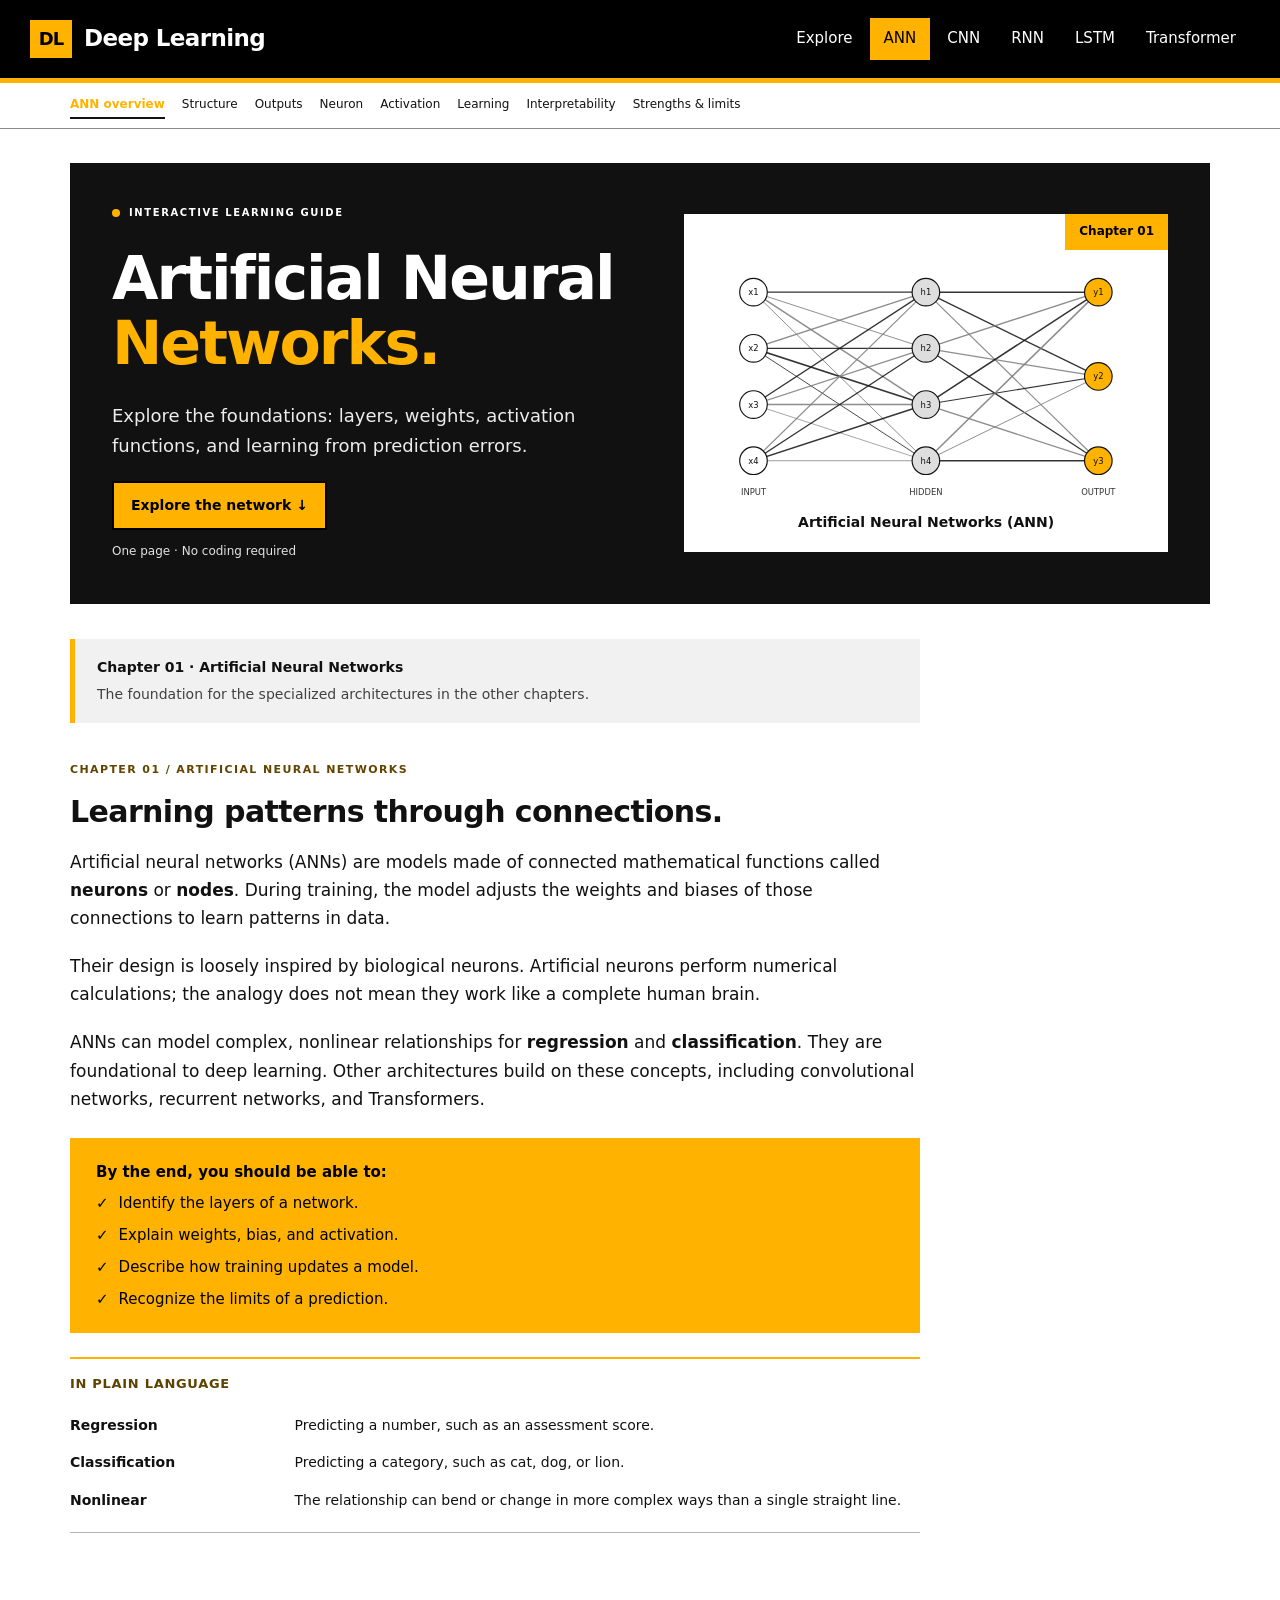
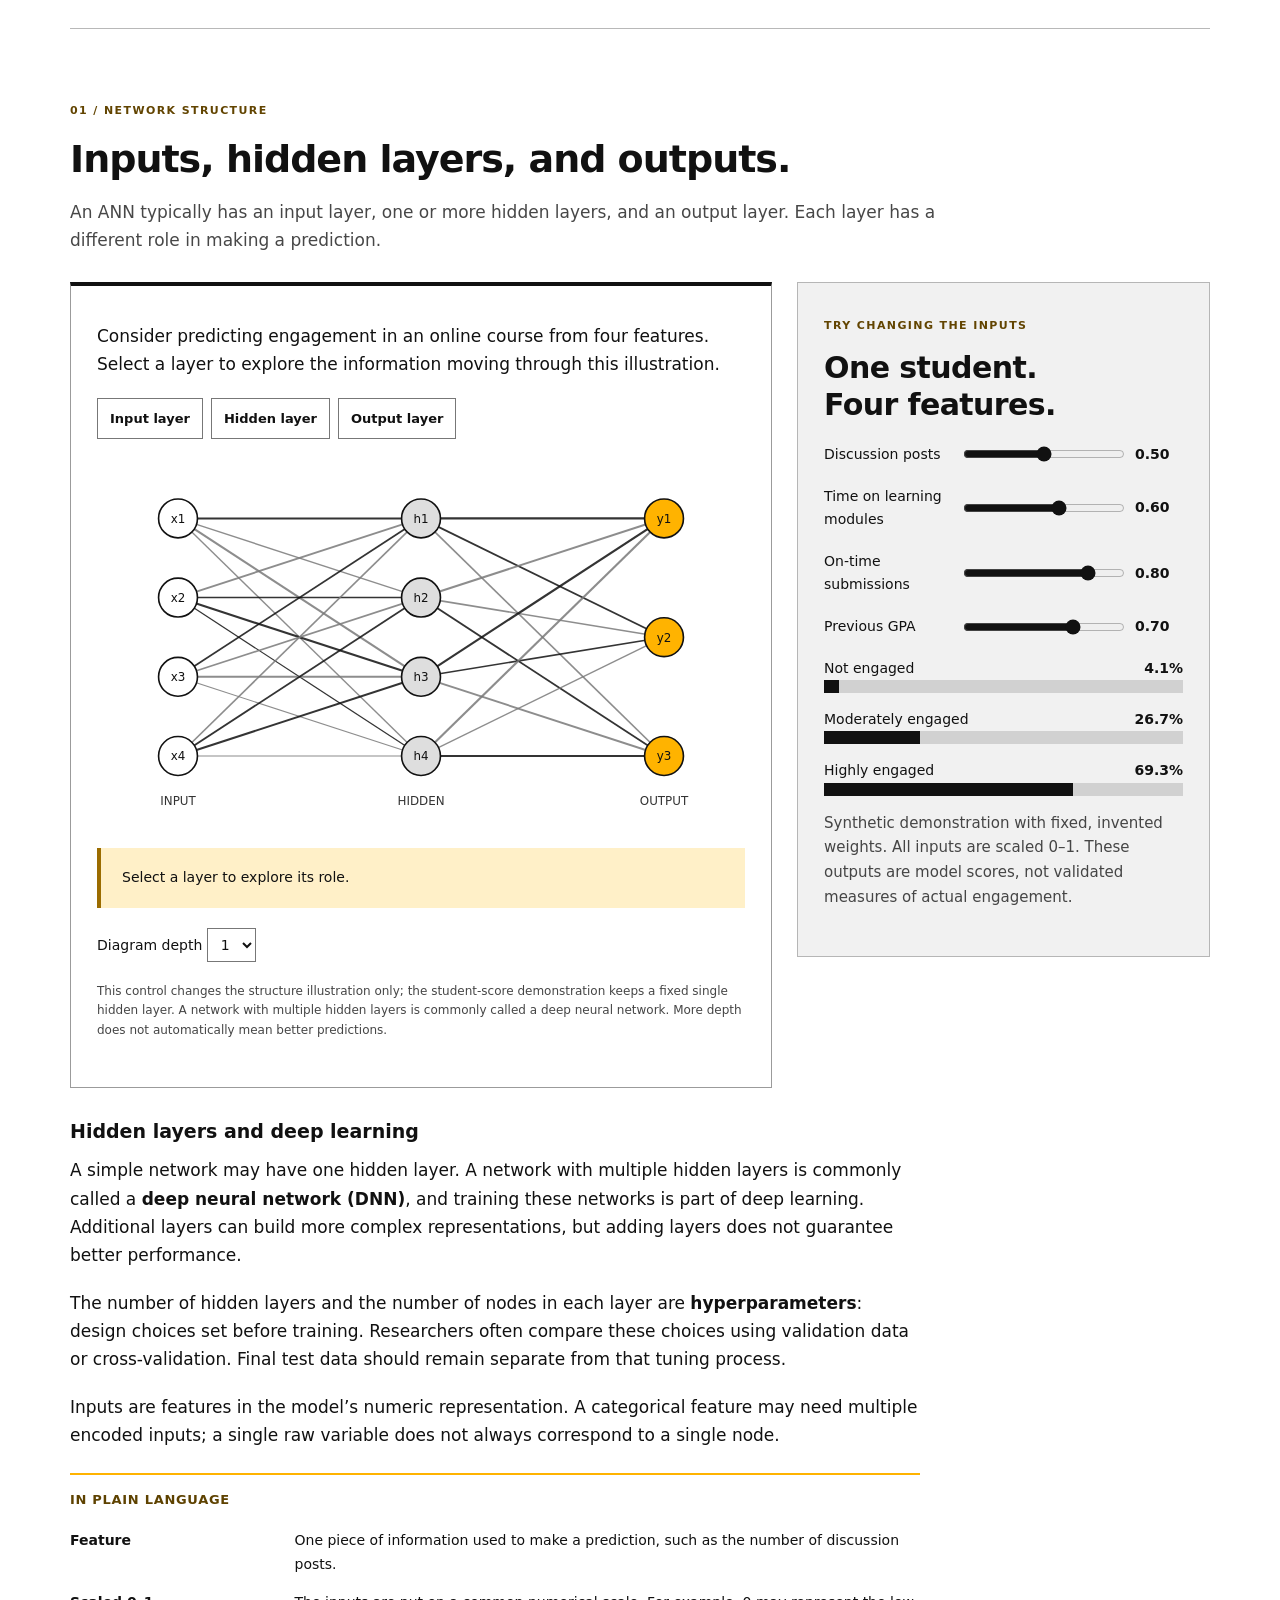
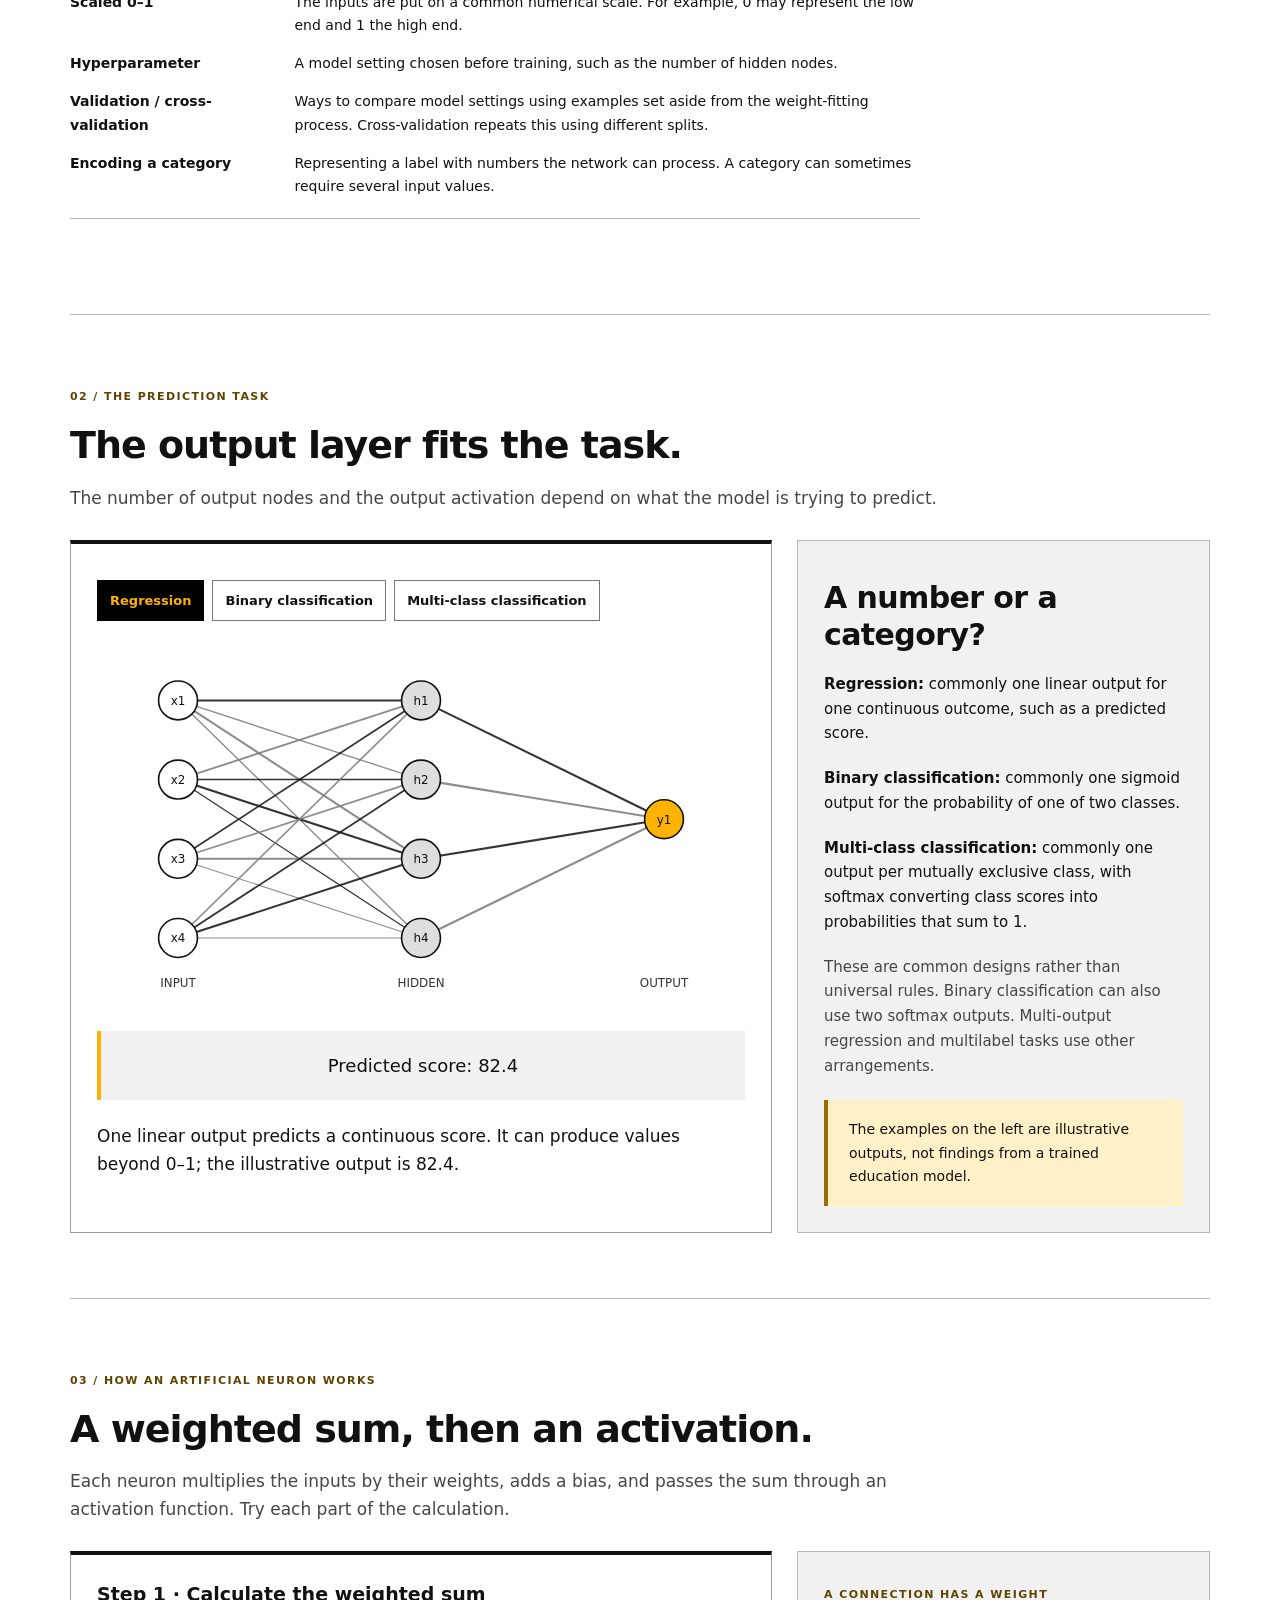
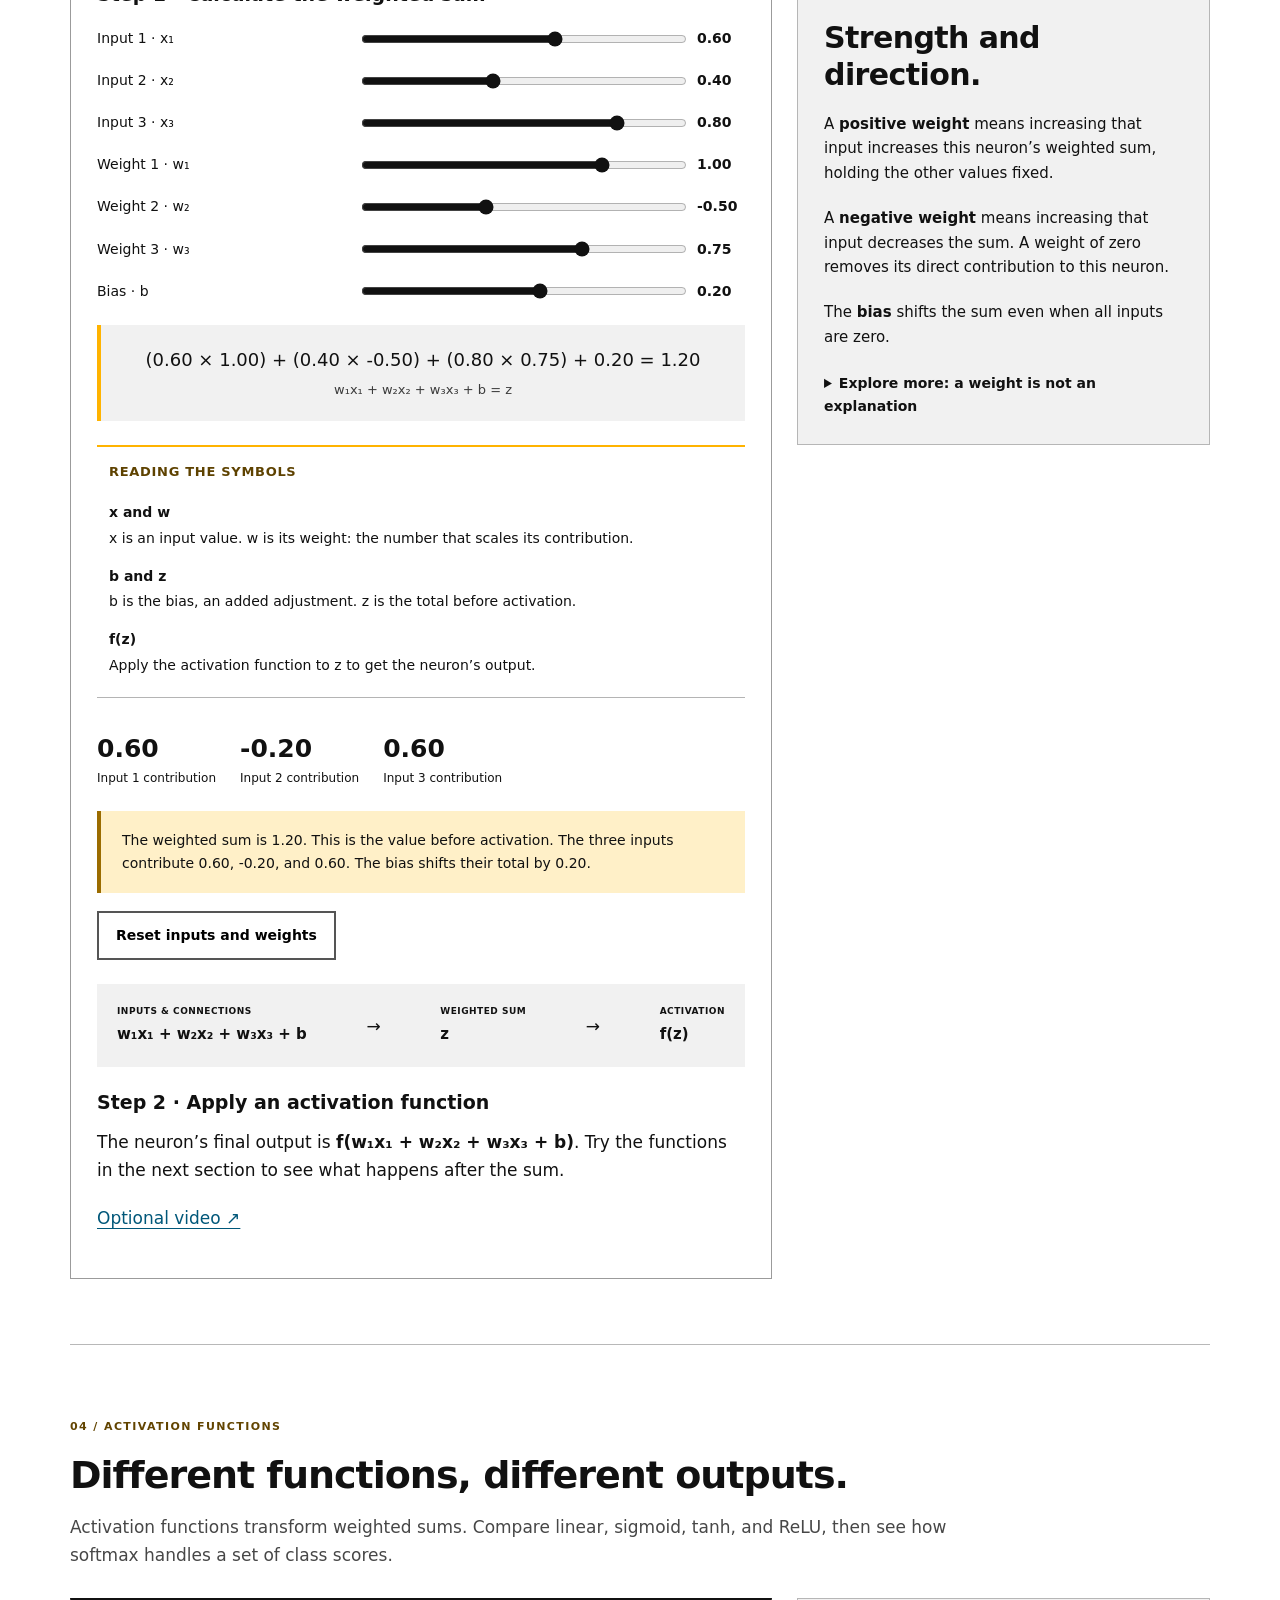
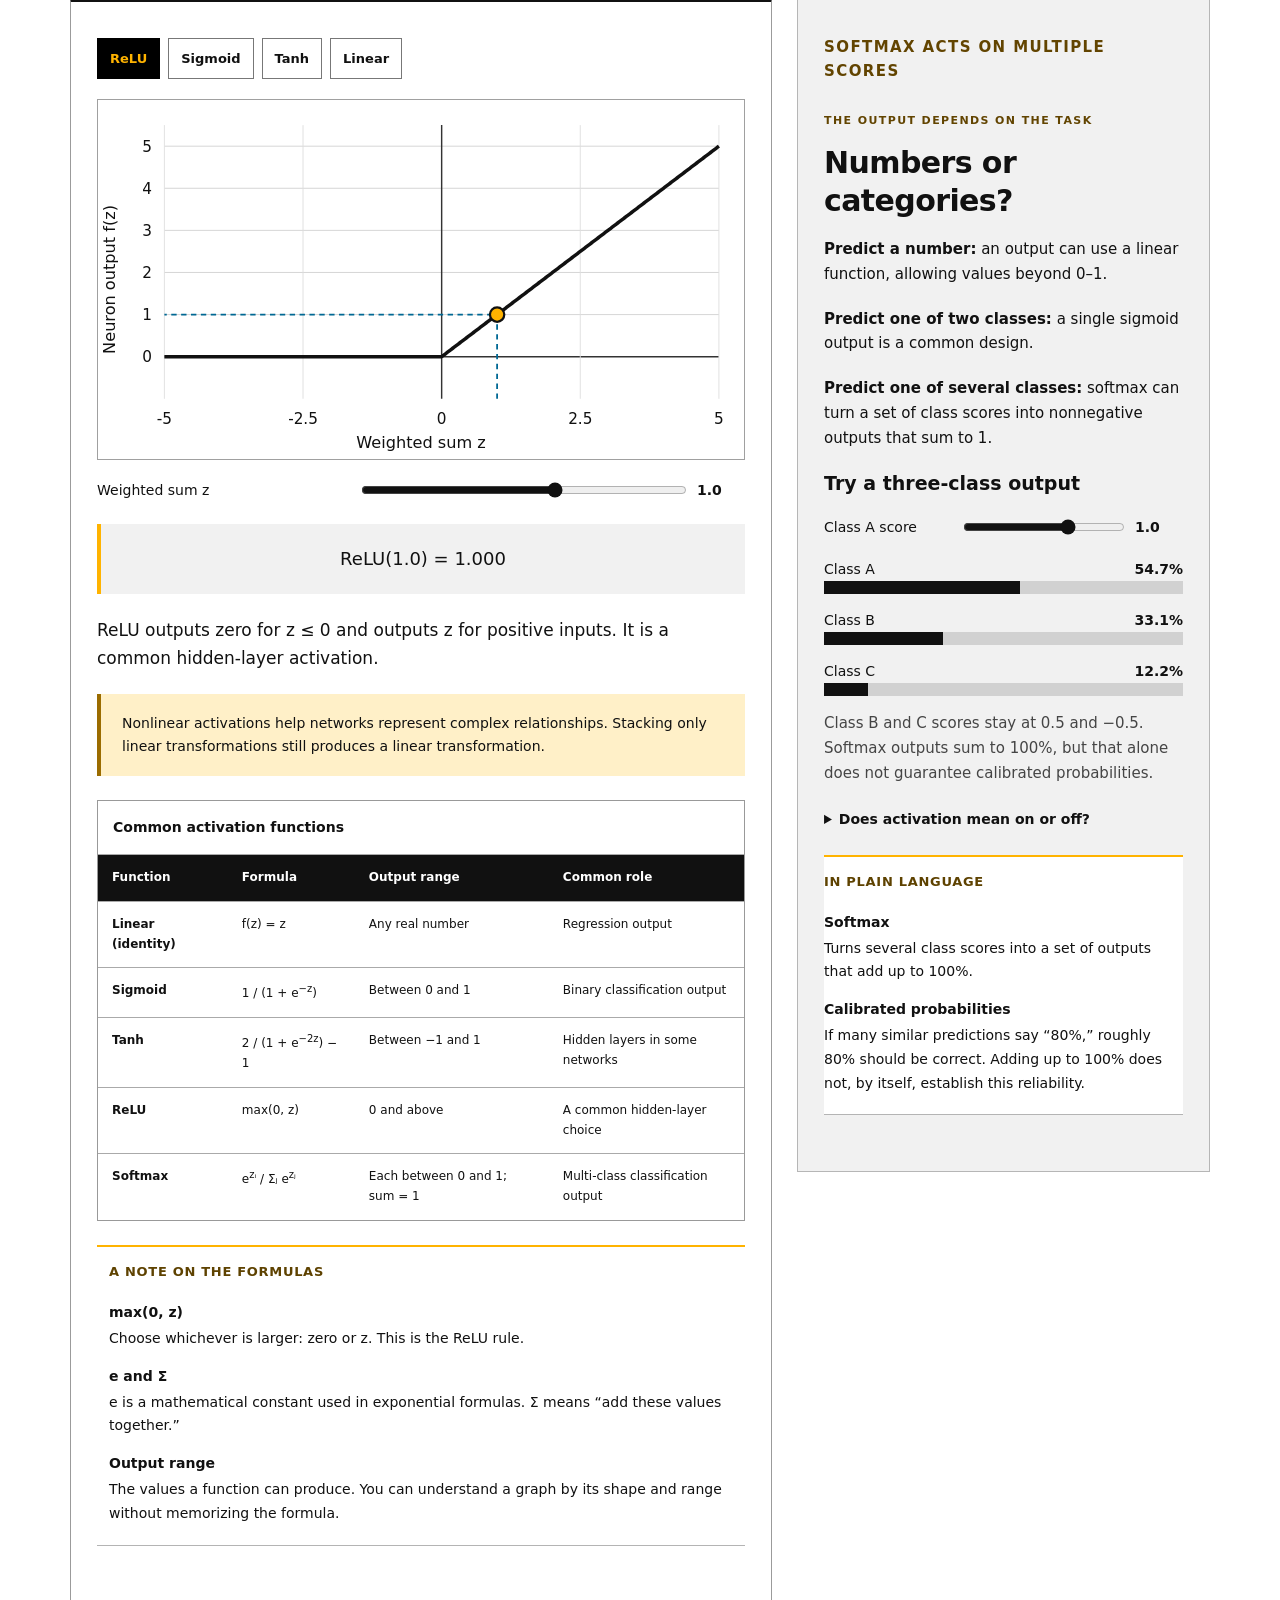
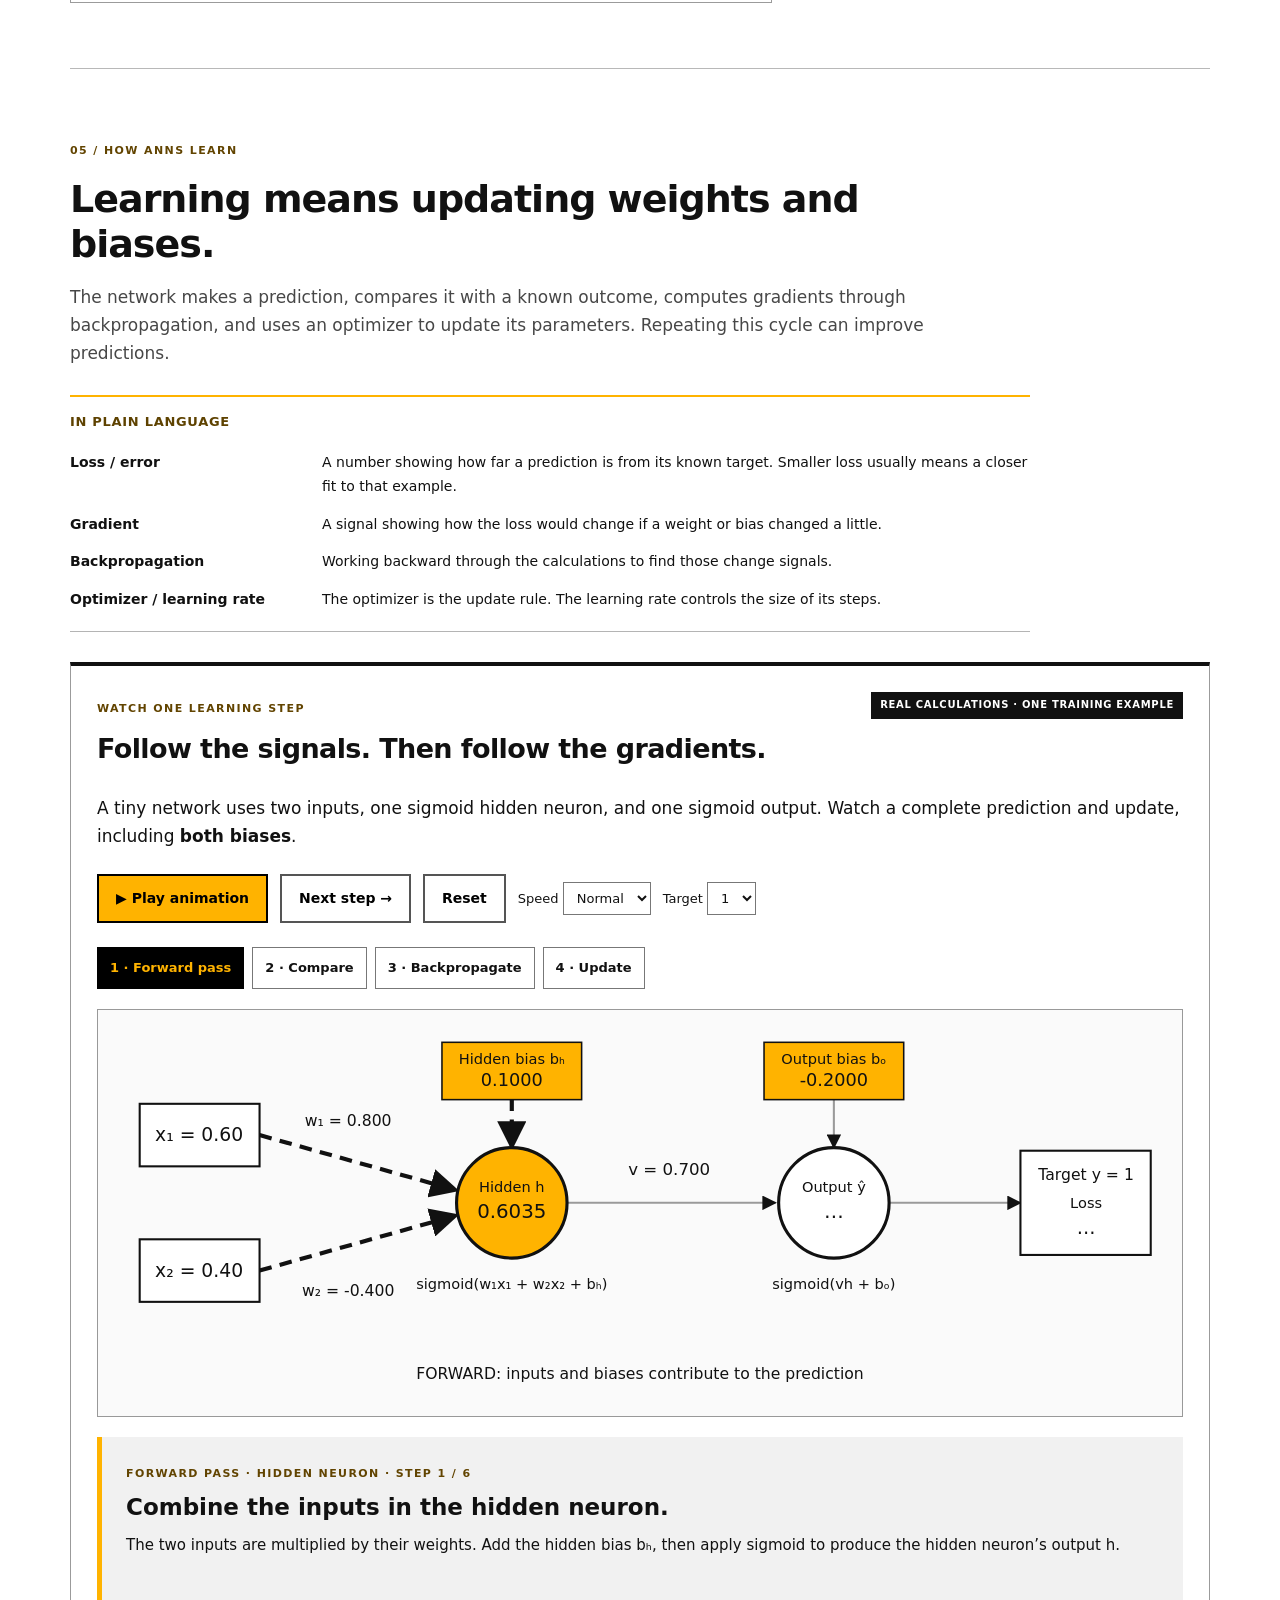
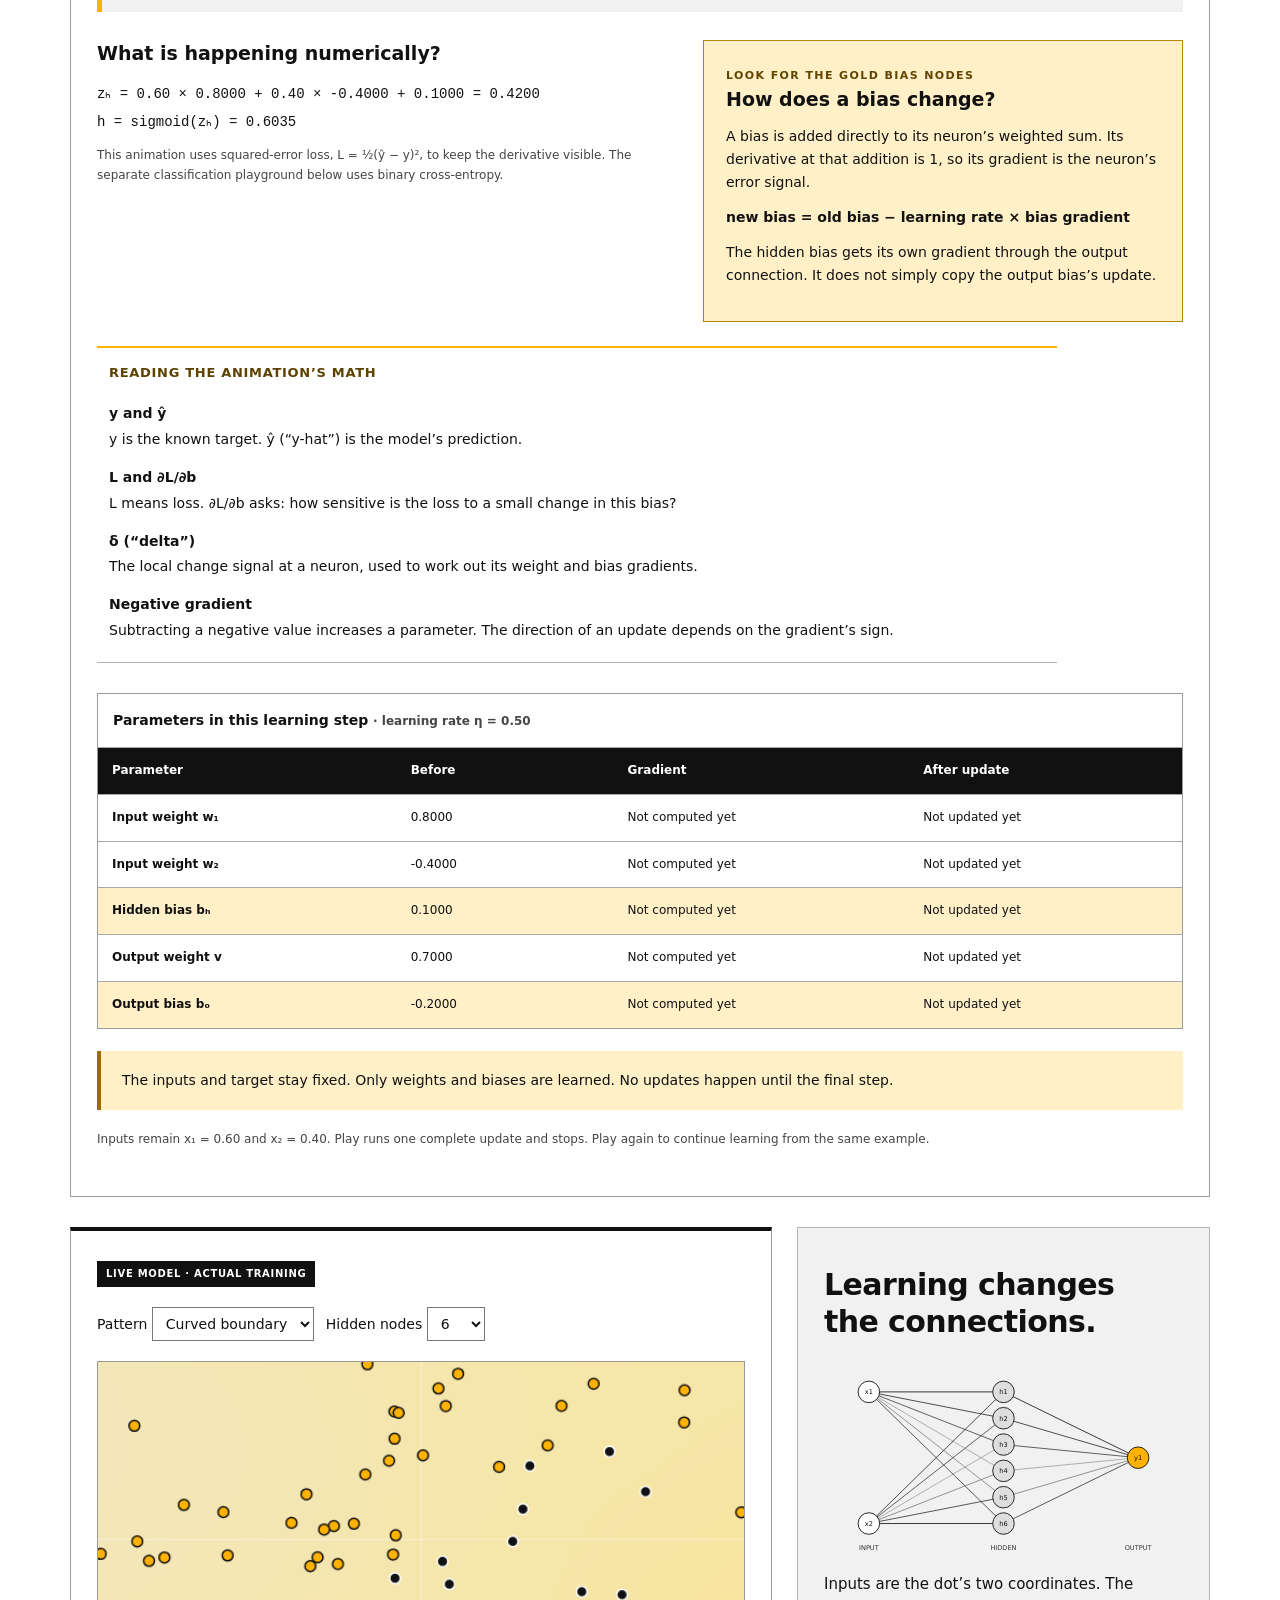
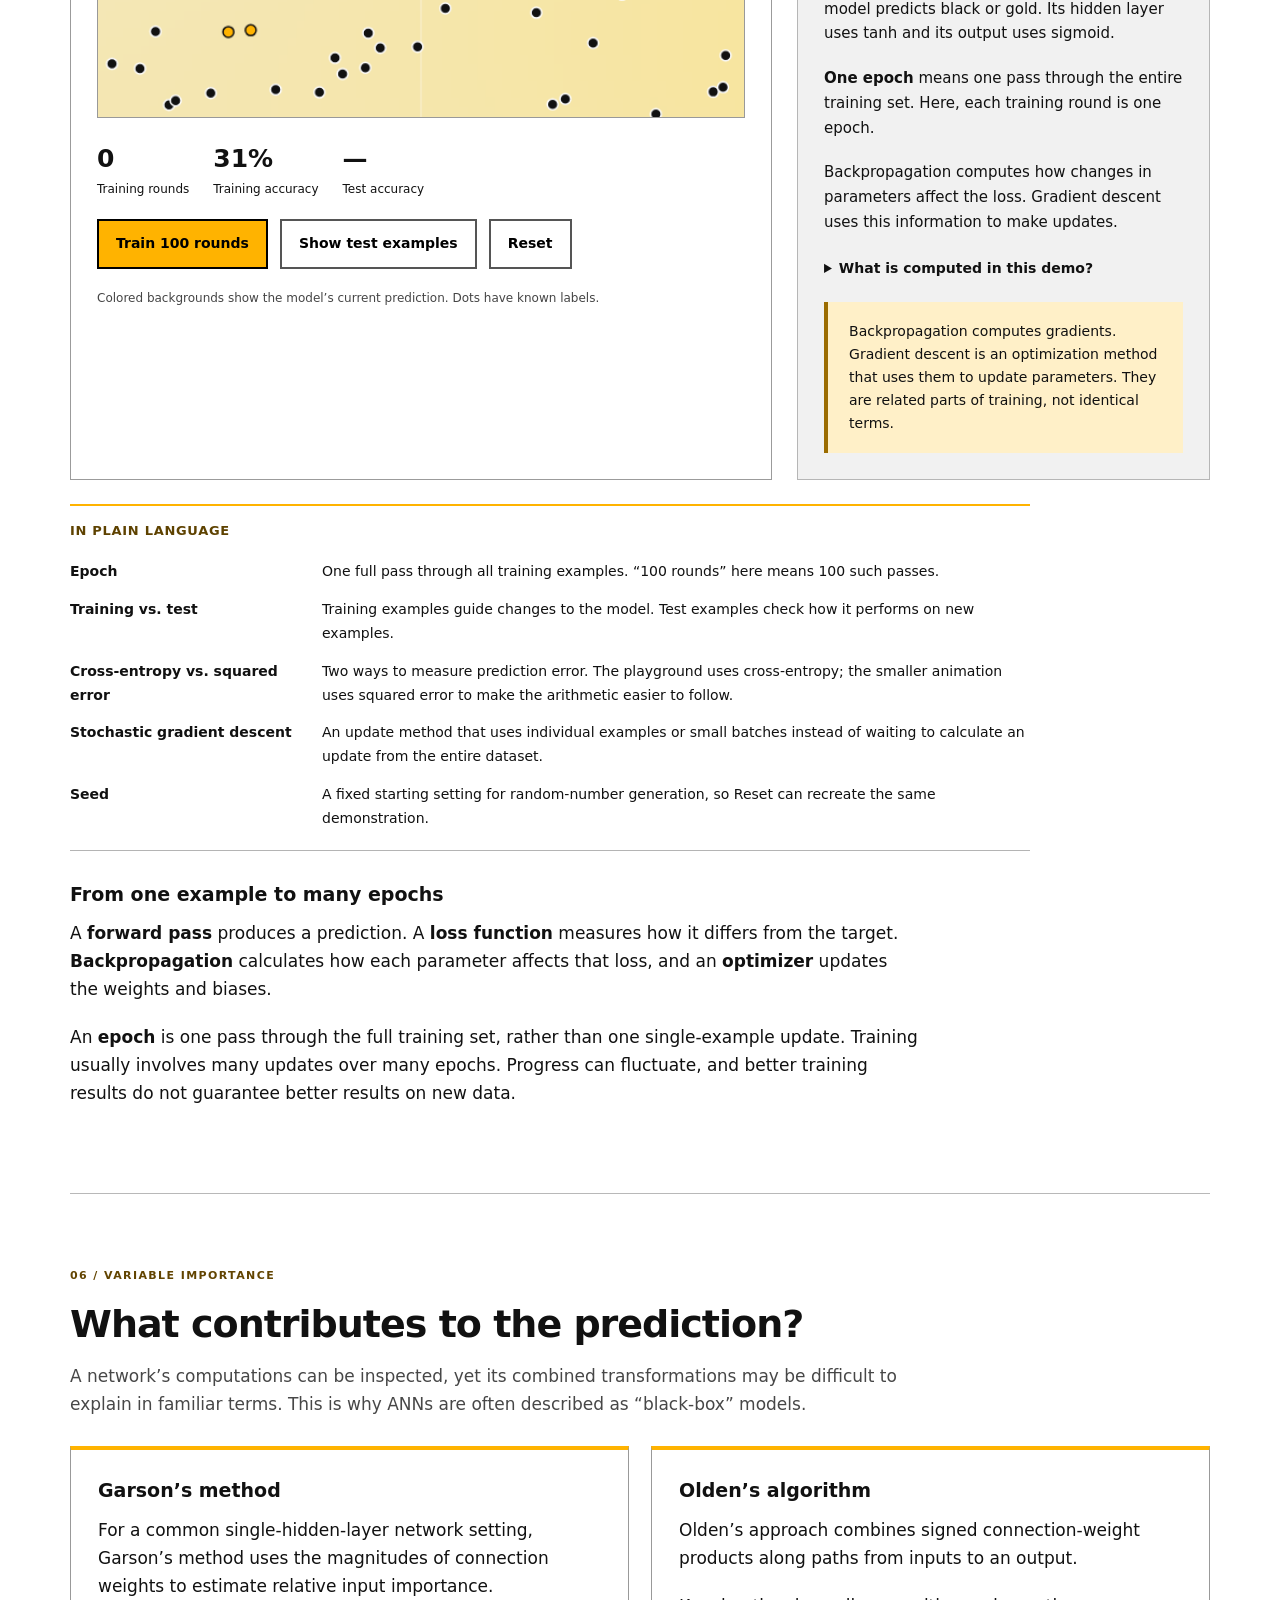
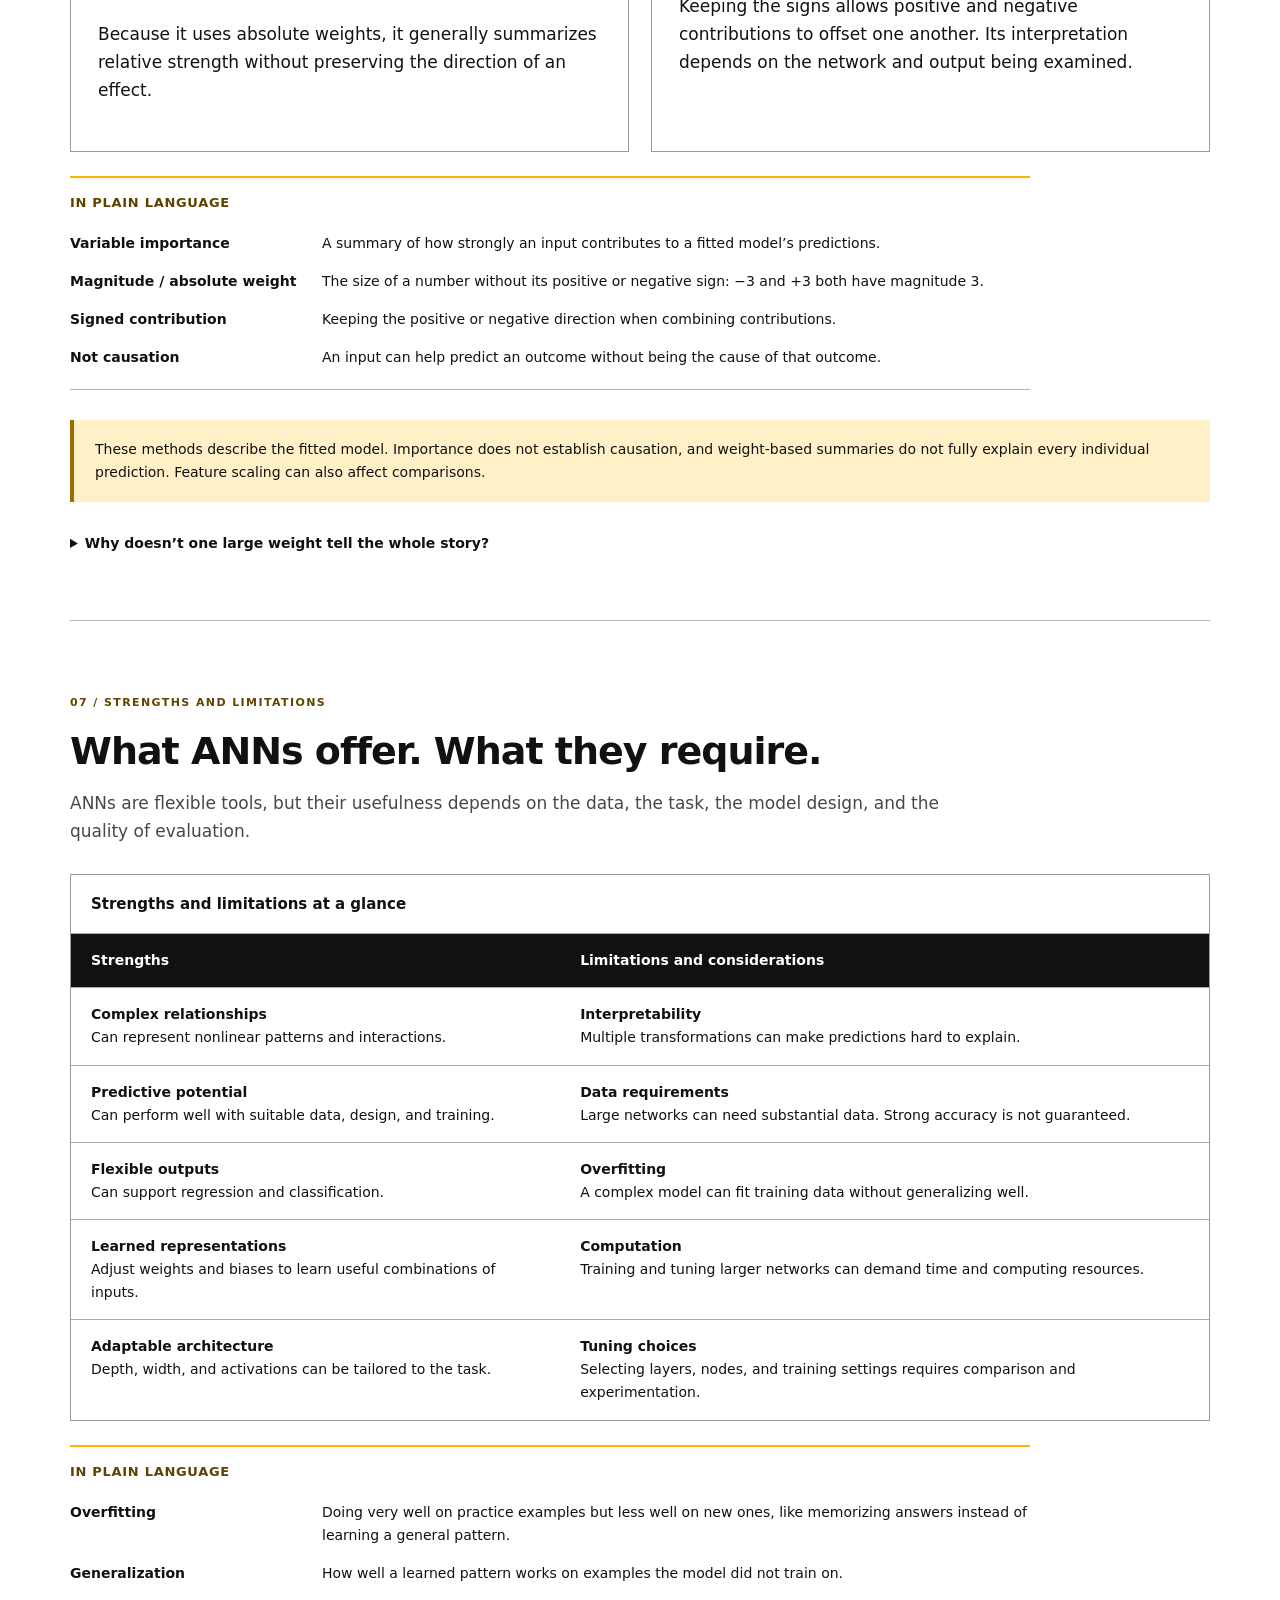
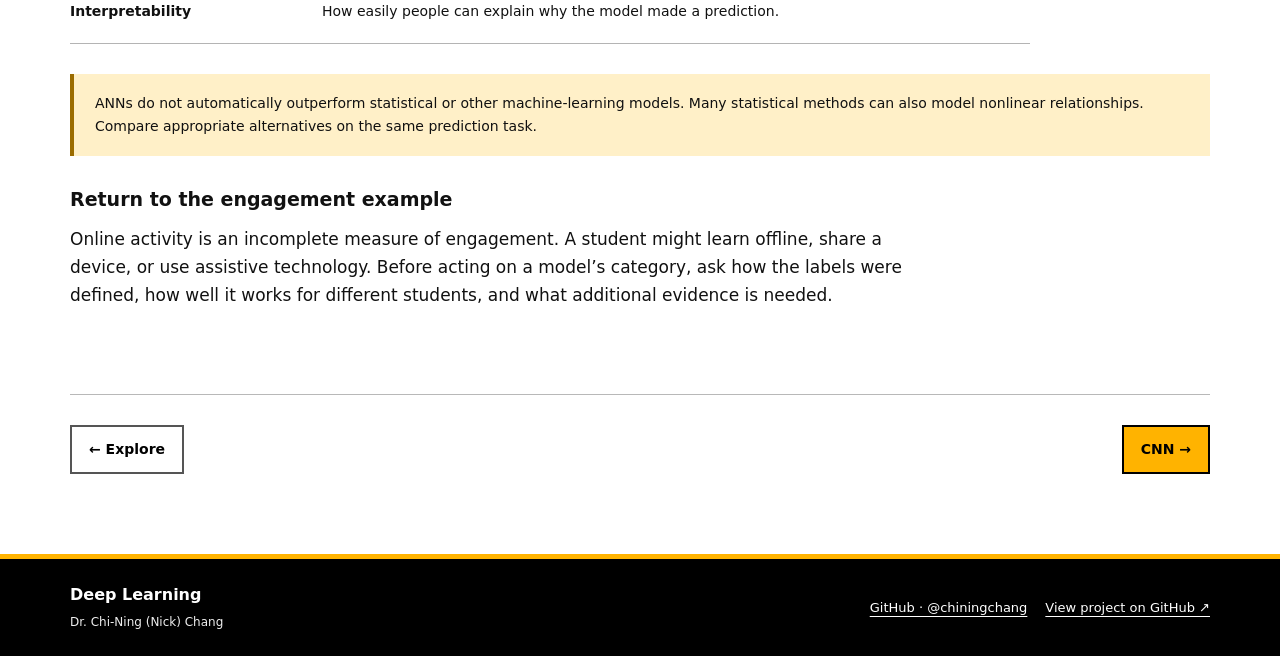
==== ann.html @ 00bc34b3 "Add website link to README and GitHub links to every page footer" ====
<!DOCTYPE html>

<html lang="en"><head><meta charset="utf-8"/><meta content="width=device-width,initial-scale=1" name="viewport"/><title>Artificial Neural Networks · Deep Learning</title><meta content="Explore deep learning through interactive visual lessons. Begin with artificial neural networks, activations, and an animated explanation of backpropagation and parameter updates." name="description"/><link href="style.css" rel="stylesheet"/></head><body><header><a class="brand" href="index.html"><span class="mark">DL</span> Deep Learning</a><nav aria-label="Architecture chapters" class="architecture-nav"><a href="index.html">Explore</a><a aria-current="page" class="active" href="ann.html">ANN</a><a href="cnn.html">CNN</a><a href="rnn.html">RNN</a><a href="lstm.html">LSTM</a><a href="transformer.html">Transformer</a></nav></header><nav aria-label="On this chapter" class="section-nav"><a href="#overview">ANN overview</a><a href="#anatomy">Structure</a><a href="#outputs">Outputs</a><a href="#weights">Neuron</a><a href="#activation">Activation</a><a href="#learn">Learning</a><a href="#importance">Interpretability</a><a href="#strengths">Strengths &amp; limits</a></nav><main>
<section class="chapter introduction" id="overview"><div class="hero"><div><div class="pill"><span class="dot"></span> INTERACTIVE LEARNING GUIDE</div><h1>Artificial Neural<br/><em>Networks.</em></h1><p class="subtitle muted">Explore the foundations: layers, weights, activation functions, and learning from prediction errors.</p><div class="actions"><a class="btn" href="#anatomy">Explore the network ↓</a><span class="minitext">One page · No coding required</span></div></div><div class="hero-art"><div class="stamp">Chapter 01</div><svg aria-label="An illustrated network with input, hidden and output layers" class="diagram" id="hero-network" role="img" viewbox="0 0 600 340"></svg><div class="art-caption">Artificial Neural Networks (ANN)</div></div></div><div class="overview-text"><div class="roadmap"><strong>Chapter 01 · Artificial Neural Networks</strong><span>The foundation for the specialized architectures in the other chapters.</span></div><span class="eyebrow">Chapter 01 / Artificial Neural Networks</span><h2>Learning patterns through connections.</h2><p>Artificial neural networks (ANNs) are models made of connected mathematical functions called <strong>neurons</strong> or <strong>nodes</strong>. During training, the model adjusts the weights and biases of those connections to learn patterns in data.</p><p>Their design is loosely inspired by biological neurons. Artificial neurons perform numerical calculations; the analogy does not mean they work like a complete human brain.</p><p>ANNs can model complex, nonlinear relationships for <strong>regression</strong> and <strong>classification</strong>. They are foundational to deep learning. Other architectures build on these concepts, including convolutional networks, recurrent networks, and Transformers.</p><div class="learning-goals"><strong>By the end, you should be able to:</strong><span>Identify the layers of a network.</span><span>Explain weights, bias, and activation.</span><span>Describe how training updates a model.</span><span>Recognize the limits of a prediction.</span></div><aside aria-label="In plain language" class="plain-language"><h3>In plain language</h3><dl><div><dt>Regression</dt><dd>Predicting a number, such as an assessment score.</dd></div><div><dt>Classification</dt><dd>Predicting a category, such as cat, dog, or lion.</dd></div><div><dt>Nonlinear</dt><dd>The relationship can bend or change in more complex ways than a single straight line.</dd></div></dl></aside></div></section>
<section class="chapter" id="anatomy"><div class="lesson-heading"><span class="eyebrow">01 / Network structure</span><h1>Inputs, hidden layers, and outputs.</h1><p class="muted">An ANN typically has an input layer, one or more hidden layers, and an output layer. Each layer has a different role in making a prediction.</p></div><div class="workspace"><div class="lab"><p>Consider predicting engagement in an online course from four features. Select a layer to explore the information moving through this illustration.</p><div class="network-choice"><button data-layer="input">Input layer</button><button data-layer="hidden">Hidden layer</button><button data-layer="output">Output layer</button></div><svg aria-label="Four input features, hidden nodes, and three engagement-category outputs" class="diagram" id="anatomy-network" role="img" viewbox="0 0 600 340"></svg><div aria-live="polite" class="callout" id="layer-description">Select a layer to explore its role.</div><div class="controls"><label>Diagram depth <select id="depth"><option value="1">1</option><option value="2">2</option><option value="3">3</option></select></label></div><p class="minitext">This control changes the structure illustration only; the student-score demonstration keeps a fixed single hidden layer. A network with multiple hidden layers is commonly called a deep neural network. More depth does not automatically mean better predictions.</p></div><aside class="aside"><span class="eyebrow">Try changing the inputs</span><h2>One student.<br/>Four features.</h2><div id="student-controls"></div><div class="probs" id="student-probs"></div><p class="minitext">Synthetic demonstration with fixed, invented weights. All inputs are scaled 0–1. These outputs are model scores, not validated measures of actual engagement.</p></aside></div><div class="reading-block"><h3>Hidden layers and deep learning</h3><p>A simple network may have one hidden layer. A network with multiple hidden layers is commonly called a <strong>deep neural network (DNN)</strong>, and training these networks is part of deep learning. Additional layers can build more complex representations, but adding layers does not guarantee better performance.</p><p>The number of hidden layers and the number of nodes in each layer are <strong>hyperparameters</strong>: design choices set before training. Researchers often compare these choices using validation data or cross-validation. Final test data should remain separate from that tuning process.</p><p>Inputs are features in the model’s numeric representation. A categorical feature may need multiple encoded inputs; a single raw variable does not always correspond to a single node.</p><aside aria-label="In plain language" class="plain-language"><h3>In plain language</h3><dl><div><dt>Feature</dt><dd>One piece of information used to make a prediction, such as the number of discussion posts.</dd></div><div><dt>Scaled 0–1</dt><dd>The inputs are put on a common numerical scale. For example, 0 may represent the low end and 1 the high end.</dd></div><div><dt>Hyperparameter</dt><dd>A model setting chosen before training, such as the number of hidden nodes.</dd></div><div><dt>Validation / cross-validation</dt><dd>Ways to compare model settings using examples set aside from the weight-fitting process. Cross-validation repeats this using different splits.</dd></div><div><dt>Encoding a category</dt><dd>Representing a label with numbers the network can process. A category can sometimes require several input values.</dd></div></dl></aside></div></section><section class="chapter" id="outputs"><div class="lesson-heading"><span class="eyebrow">02 / The prediction task</span><h1>The output layer fits the task.</h1><p class="muted">The number of output nodes and the output activation depend on what the model is trying to predict.</p></div><div class="workspace"><div class="lab"><div class="tabs" id="task-tabs"><button aria-pressed="true" class="selected" data-task="regression">Regression</button><button aria-pressed="false" data-task="binary">Binary classification</button><button aria-pressed="false" data-task="multiclass">Multi-class classification</button></div><svg aria-label="Network output structure for the selected prediction task" class="diagram" id="output-network" role="img" viewbox="0 0 600 340"></svg><div aria-live="polite" class="equation" id="task-result"></div><p id="task-description"></p></div><aside class="aside"><h2>A number or a category?</h2><p><strong>Regression:</strong> commonly one linear output for one continuous outcome, such as a predicted score.</p><p><strong>Binary classification:</strong> commonly one sigmoid output for the probability of one of two classes.</p><p><strong>Multi-class classification:</strong> commonly one output per mutually exclusive class, with softmax converting class scores into probabilities that sum to 1.</p><p class="minitext">These are common designs rather than universal rules. Binary classification can also use two softmax outputs. Multi-output regression and multilabel tasks use other arrangements.</p><div class="callout">The examples on the left are illustrative outputs, not findings from a trained education model.</div></aside></div></section>
<section class="chapter" id="weights"><div class="lesson-heading"><span class="eyebrow">03 / How an artificial neuron works</span><h1>A weighted sum, then an activation.</h1><p class="muted">Each neuron multiplies the inputs by their weights, adds a bias, and passes the sum through an activation function. Try each part of the calculation.</p></div><div class="workspace"><div class="lab"><h3>Step 1 · Calculate the weighted sum</h3><div id="neuron-controls"></div><div class="equation"><div id="sum-equation"></div><small>w₁x₁ + w₂x₂ + w₃x₃ + b = z</small></div><aside aria-label="Reading the symbols" class="plain-language"><h3>Reading the symbols</h3><dl><div><dt>x and w</dt><dd>x is an input value. w is its weight: the number that scales its contribution.</dd></div><div><dt>b and z</dt><dd>b is the bias, an added adjustment. z is the total before activation.</dd></div><div><dt>f(z)</dt><dd>Apply the activation function to z to get the neuron’s output.</dd></div></dl></aside><div class="metric"><div><strong id="weighted1"></strong>Input 1 contribution</div><div><strong id="weighted2"></strong>Input 2 contribution</div><div><strong id="weighted3"></strong>Input 3 contribution</div></div><div aria-live="polite" class="callout" id="neuron-observation"></div><button class="btn secondary" id="reset-neuron" style="margin-top:18px">Reset inputs and weights</button><div aria-label="A neuron combines weighted inputs and bias, then applies activation" class="neuron-flow"><div><small>INPUTS &amp; CONNECTIONS</small><strong>w₁x₁ + w₂x₂ + w₃x₃ + b</strong></div><span aria-hidden="true">→</span><div><small>WEIGHTED SUM</small><strong>z</strong></div><span aria-hidden="true">→</span><div><small>ACTIVATION</small><strong>f(z)</strong></div></div><h3 style="margin-top:22px">Step 2 · Apply an activation function</h3><p>The neuron’s final output is <strong>f(w₁x₁ + w₂x₂ + w₃x₃ + b)</strong>. Try the functions in the next section to see what happens after the sum.</p><p><a class="text-link" href="https://www.youtube.com/watch?v=HJIjKrOpveE" rel="noopener noreferrer" target="_blank">Optional video ↗</a></p></div><aside class="aside"><span class="eyebrow">A connection has a weight</span><h2>Strength and direction.</h2><p>A <strong>positive weight</strong> means increasing that input increases this neuron’s weighted sum, holding the other values fixed.</p><p>A <strong>negative weight</strong> means increasing that input decreases the sum. A weight of zero removes its direct contribution to this neuron.</p><p>The <strong>bias</strong> shifts the sum even when all inputs are zero.</p><details><summary>Explore more: a weight is not an explanation</summary><p>A single connection describes a local calculation. Its weight alone does not explain the feature’s total effect across a multilayer network.</p></details></aside></div></section>
<section class="chapter" id="activation"><div class="lesson-heading"><span class="eyebrow">04 / Activation functions</span><h1>Different functions, different outputs.</h1><p class="muted">Activation functions transform weighted sums. Compare linear, sigmoid, tanh, and ReLU, then see how softmax handles a set of class scores.</p></div><div class="workspace"><div class="lab"><div class="tabs" id="activation-tabs"><button class="selected" data-function="relu">ReLU</button><button data-function="sigmoid">Sigmoid</button><button data-function="tanh">Tanh</button><button data-function="linear">Linear</button></div><svg aria-label="Activation function plot" class="activation-plot" id="activation-plot" role="img" viewbox="0 0 720 400"></svg><div class="range-row"><label for="z">Weighted sum z</label><input id="z" max="5" min="-5" step=".1" type="range" value="1"/><output id="z-value"></output></div><div class="equation"><div aria-live="polite" id="activation-value"></div></div><p id="activation-description"></p><div class="callout">Nonlinear activations help networks represent complex relationships. Stacking only linear transformations still produces a linear transformation.</div><div class="table-wrap"><table><caption>Common activation functions</caption><thead><tr><th scope="col">Function</th><th scope="col">Formula</th><th scope="col">Output range</th><th scope="col">Common role</th></tr></thead><tbody><tr><th scope="row">Linear (identity)</th><td>f(z) = z</td><td>Any real number</td><td>Regression output</td></tr><tr><th scope="row">Sigmoid</th><td>1 / (1 + e<sup>−z</sup>)</td><td>Between 0 and 1</td><td>Binary classification output</td></tr><tr><th scope="row">Tanh</th><td>2 / (1 + e<sup>−2z</sup>) − 1</td><td>Between −1 and 1</td><td>Hidden layers in some networks</td></tr><tr><th scope="row">ReLU</th><td>max(0, z)</td><td>0 and above</td><td>A common hidden-layer choice</td></tr><tr><th scope="row">Softmax</th><td>e<sup>zᵢ</sup> / Σⱼ e<sup>zⱼ</sup></td><td>Each between 0 and 1; sum = 1</td><td>Multi-class classification output</td></tr></tbody></table></div><aside aria-label="A note on the formulas" class="plain-language"><h3>A note on the formulas</h3><dl><div><dt>max(0, z)</dt><dd>Choose whichever is larger: zero or z. This is the ReLU rule.</dd></div><div><dt>e and Σ</dt><dd>e is a mathematical constant used in exponential formulas. Σ means “add these values together.”</dd></div><div><dt>Output range</dt><dd>The values a function can produce. You can understand a graph by its shape and range without memorizing the formula.</dd></div></dl></aside></div><aside class="aside"><p class="eyebrow">Softmax acts on multiple scores</p><span class="eyebrow">The output depends on the task</span><h2>Numbers or categories?</h2><p><strong>Predict a number:</strong> an output can use a linear function, allowing values beyond 0–1.</p><p><strong>Predict one of two classes:</strong> a single sigmoid output is a common design.</p><p><strong>Predict one of several classes:</strong> softmax can turn a set of class scores into nonnegative outputs that sum to 1.</p><h3>Try a three-class output</h3><div class="range-row"><label for="classscore">Class A score</label><input id="classscore" max="3" min="-3" step=".1" type="range" value="1"/><output id="score-value"></output></div><div class="probs" id="softmax-probs"></div><p class="minitext">Class B and C scores stay at 0.5 and −0.5. Softmax outputs sum to 100%, but that alone does not guarantee calibrated probabilities.</p><details><summary>Does activation mean on or off?</summary><p>Not always. Sigmoid and tanh have smooth outputs. ReLU outputs zero for nonpositive inputs and passes positive inputs through. The function controls a numerical transformation, not a conscious decision.</p></details><aside aria-label="In plain language" class="plain-language"><h3>In plain language</h3><dl><div><dt>Softmax</dt><dd>Turns several class scores into a set of outputs that add up to 100%.</dd></div><div><dt>Calibrated probabilities</dt><dd>If many similar predictions say “80%,” roughly 80% should be correct. Adding up to 100% does not, by itself, establish this reliability.</dd></div></dl></aside></aside></div></section>
<section class="chapter" id="learn"><div class="lesson-heading"><span class="eyebrow">05 / How ANNs learn</span><h1>Learning means updating weights and biases.</h1><p class="muted">The network makes a prediction, compares it with a known outcome, computes gradients through backpropagation, and uses an optimizer to update its parameters. Repeating this cycle can improve predictions.</p></div><aside aria-label="In plain language" class="plain-language"><h3>In plain language</h3><dl><div><dt>Loss / error</dt><dd>A number showing how far a prediction is from its known target. Smaller loss usually means a closer fit to that example.</dd></div><div><dt>Gradient</dt><dd>A signal showing how the loss would change if a weight or bias changed a little.</dd></div><div><dt>Backpropagation</dt><dd>Working backward through the calculations to find those change signals.</dd></div><div><dt>Optimizer / learning rate</dt><dd>The optimizer is the update rule. The learning rate controls the size of its steps.</dd></div></dl></aside><div class="lab cycle-lab" style="margin-bottom:22px"><div class="cycle-heading"><div><span class="eyebrow">Watch one learning step</span><h2>Follow the signals. Then follow the gradients.</h2></div><span class="badge">REAL CALCULATIONS · ONE TRAINING EXAMPLE</span></div><p>A tiny network uses two inputs, one sigmoid hidden neuron, and one sigmoid output. Watch a complete prediction and update, including <strong>both biases</strong>.</p><div class="animation-controls"><button class="btn" id="cycle-play">▶ Play animation</button><button class="btn secondary" id="cycle-next">Next step →</button><button class="btn secondary" id="cycle-reset">Reset</button><label for="cycle-speed">Speed <select id="cycle-speed"><option value="2600">Slow</option><option selected="" value="1600">Normal</option><option value="850">Fast</option></select></label><label for="cycle-target">Target <select id="cycle-target"><option selected="" value="1">1</option><option value="0">0</option></select></label></div><div class="tabs cycle-tabs" id="cycle-tabs"><button aria-pressed="true" class="selected" data-cycle="0">1 · Forward pass</button><button aria-pressed="false" data-cycle="2">2 · Compare</button><button aria-pressed="false" data-cycle="3">3 · Backpropagate</button><button aria-pressed="false" data-cycle="5">4 · Update</button></div><div class="animation-scroll"><svg aria-label="Animated training cycle with two inputs, a hidden neuron, an output, and separate hidden and output biases" id="learning-animation" role="img" viewbox="0 0 1040 390"></svg></div><div aria-atomic="true" aria-live="polite" class="stage-narration"><span class="eyebrow" id="cycle-stage"></span><h3 id="cycle-title"></h3><p id="cycle-description"></p></div><div class="animation-explanation"><div><h3>What is happening numerically?</h3><div class="math-steps" id="cycle-math"></div><p class="minitext">This animation uses squared-error loss, L = ½(ŷ − y)², to keep the derivative visible. The separate classification playground below uses binary cross-entropy.</p></div><div class="bias-explainer"><span class="eyebrow">Look for the gold bias nodes</span><h3>How does a bias change?</h3><p>A bias is added directly to its neuron’s weighted sum. Its derivative at that addition is 1, so its gradient is the neuron’s error signal.</p><p><strong>new bias = old bias − learning rate × bias gradient</strong></p><p>The hidden bias gets its own gradient through the output connection. It does not simply copy the output bias’s update.</p></div></div><aside aria-label="Reading the animation’s math" class="plain-language"><h3>Reading the animation’s math</h3><dl><div><dt>y and ŷ</dt><dd>y is the known target. ŷ (“y-hat”) is the model’s prediction.</dd></div><div><dt>L and ∂L/∂b</dt><dd>L means loss. ∂L/∂b asks: how sensitive is the loss to a small change in this bias?</dd></div><div><dt>δ (“delta”)</dt><dd>The local change signal at a neuron, used to work out its weight and bias gradients.</dd></div><div><dt>Negative gradient</dt><dd>Subtracting a negative value increases a parameter. The direction of an update depends on the gradient’s sign.</dd></div></dl></aside><div class="table-wrap"><table><caption>Parameters in this learning step <span class="minitext">· learning rate η = 0.50</span></caption><thead><tr><th scope="col">Parameter</th><th scope="col">Before</th><th scope="col">Gradient</th><th scope="col">After update</th></tr></thead><tbody id="parameter-rows"></tbody></table></div><p aria-live="polite" class="callout" id="cycle-result"></p><p class="minitext">Inputs remain x₁ = 0.60 and x₂ = 0.40. Play runs one complete update and stops. Play again to continue learning from the same example.</p></div><div class="workspace"><div class="lab"><span class="badge">LIVE MODEL · ACTUAL TRAINING</span><div class="controls"><label>Pattern <select id="pattern"><option value="curve">Curved boundary</option><option value="xor">Opposite corners</option></select></label><label>Hidden nodes <select id="nodes"><option>2</option><option selected="">6</option><option>12</option></select></label></div><canvas aria-label="Labeled training dots and changing model prediction regions" height="330" id="learning-canvas" role="img" width="600"></canvas><div aria-live="polite" class="metric"><div><strong id="epochs">0</strong>Training rounds</div><div><strong id="trainacc">—</strong>Training accuracy</div><div><strong id="testacc">—</strong>Test accuracy</div></div><div class="actions"><button class="btn" id="train">Train 100 rounds</button><button class="btn secondary" id="test">Show test examples</button><button class="btn secondary" id="resetlearn">Reset</button></div><p aria-live="polite" class="footnote" id="training-note">Background colors show predictions. Dot colors show known labels.</p></div><aside class="aside"><h2>Learning changes<br/>the connections.</h2><svg aria-label="The training network with two inputs, a hidden layer, and one output" class="diagram" id="mini-network" role="img" viewbox="0 0 600 340"></svg><p>Inputs are the dot’s two coordinates. The model predicts black or gold. Its hidden layer uses tanh and its output uses sigmoid.</p><p><strong>One epoch</strong> means one pass through the entire training set. Here, each training round is one epoch.</p><p>Backpropagation computes how changes in parameters affect the loss. Gradient descent uses this information to make updates.</p><details><summary>What is computed in this demo?</summary><p>A two-input, one-hidden-layer network learns from 70 synthetic examples using binary cross-entropy loss and stochastic gradient descent. The 90 test examples do not update the weights. Reset uses the same seed so comparisons are reproducible.</p></details><div class="callout">Backpropagation computes gradients. Gradient descent is an optimization method that uses them to update parameters. They are related parts of training, not identical terms.</div></aside></div><aside aria-label="In plain language" class="plain-language"><h3>In plain language</h3><dl><div><dt>Epoch</dt><dd>One full pass through all training examples. “100 rounds” here means 100 such passes.</dd></div><div><dt>Training vs. test</dt><dd>Training examples guide changes to the model. Test examples check how it performs on new examples.</dd></div><div><dt>Cross-entropy vs. squared error</dt><dd>Two ways to measure prediction error. The playground uses cross-entropy; the smaller animation uses squared error to make the arithmetic easier to follow.</dd></div><div><dt>Stochastic gradient descent</dt><dd>An update method that uses individual examples or small batches instead of waiting to calculate an update from the entire dataset.</dd></div><div><dt>Seed</dt><dd>A fixed starting setting for random-number generation, so Reset can recreate the same demonstration.</dd></div></dl></aside><div class="reading-block"><h3>From one example to many epochs</h3><p>A <strong>forward pass</strong> produces a prediction. A <strong>loss function</strong> measures how it differs from the target. <strong>Backpropagation</strong> calculates how each parameter affects that loss, and an <strong>optimizer</strong> updates the weights and biases.</p><p>An <strong>epoch</strong> is one pass through the full training set, rather than one single-example update. Training usually involves many updates over many epochs. Progress can fluctuate, and better training results do not guarantee better results on new data.</p></div></section><section class="chapter" id="importance"><div class="lesson-heading"><span class="eyebrow">06 / Variable importance</span><h1>What contributes to the prediction?</h1><p class="muted">A network’s computations can be inspected, yet its combined transformations may be difficult to explain in familiar terms. This is why ANNs are often described as “black-box” models.</p></div><div class="comparison"><div><h3>Garson’s method</h3><p>For a common single-hidden-layer network setting, Garson’s method uses the magnitudes of connection weights to estimate relative input importance.</p><p>Because it uses absolute weights, it generally summarizes relative strength without preserving the direction of an effect.</p></div><div><h3>Olden’s algorithm</h3><p>Olden’s approach combines signed connection-weight products along paths from inputs to an output.</p><p>Keeping the signs allows positive and negative contributions to offset one another. Its interpretation depends on the network and output being examined.</p></div></div><aside aria-label="In plain language" class="plain-language"><h3>In plain language</h3><dl><div><dt>Variable importance</dt><dd>A summary of how strongly an input contributes to a fitted model’s predictions.</dd></div><div><dt>Magnitude / absolute weight</dt><dd>The size of a number without its positive or negative sign: −3 and +3 both have magnitude 3.</dd></div><div><dt>Signed contribution</dt><dd>Keeping the positive or negative direction when combining contributions.</dd></div><div><dt>Not causation</dt><dd>An input can help predict an outcome without being the cause of that outcome.</dd></div></dl></aside><div class="callout">These methods describe the fitted model. Importance does not establish causation, and weight-based summaries do not fully explain every individual prediction. Feature scaling can also affect comparisons.</div><details class="reading-block"><summary>Why doesn’t one large weight tell the whole story?</summary><p>An input can influence multiple hidden nodes through several paths. Later weights, activation functions, and other inputs affect how these signals combine. A weight in one connection is not automatically the feature’s total importance.</p></details></section>
<section class="chapter" id="strengths"><div class="lesson-heading"><span class="eyebrow">07 / Strengths and limitations</span><h1>What ANNs offer. What they require.</h1><p class="muted">ANNs are flexible tools, but their usefulness depends on the data, the task, the model design, and the quality of evaluation.</p></div><div class="table-wrap"><table><caption>Strengths and limitations at a glance</caption><thead><tr><th scope="col">Strengths</th><th scope="col">Limitations and considerations</th></tr></thead><tbody><tr><td><strong>Complex relationships</strong><br/>Can represent nonlinear patterns and interactions.</td><td><strong>Interpretability</strong><br/>Multiple transformations can make predictions hard to explain.</td></tr><tr><td><strong>Predictive potential</strong><br/>Can perform well with suitable data, design, and training.</td><td><strong>Data requirements</strong><br/>Large networks can need substantial data. Strong accuracy is not guaranteed.</td></tr><tr><td><strong>Flexible outputs</strong><br/>Can support regression and classification.</td><td><strong>Overfitting</strong><br/>A complex model can fit training data without generalizing well.</td></tr><tr><td><strong>Learned representations</strong><br/>Adjust weights and biases to learn useful combinations of inputs.</td><td><strong>Computation</strong><br/>Training and tuning larger networks can demand time and computing resources.</td></tr><tr><td><strong>Adaptable architecture</strong><br/>Depth, width, and activations can be tailored to the task.</td><td><strong>Tuning choices</strong><br/>Selecting layers, nodes, and training settings requires comparison and experimentation.</td></tr></tbody></table></div><aside aria-label="In plain language" class="plain-language"><h3>In plain language</h3><dl><div><dt>Overfitting</dt><dd>Doing very well on practice examples but less well on new ones, like memorizing answers instead of learning a general pattern.</dd></div><div><dt>Generalization</dt><dd>How well a learned pattern works on examples the model did not train on.</dd></div><div><dt>Interpretability</dt><dd>How easily people can explain why the model made a prediction.</dd></div></dl></aside><div class="callout">ANNs do not automatically outperform statistical or other machine-learning models. Many statistical methods can also model nonlinear relationships. Compare appropriate alternatives on the same prediction task.</div><div class="reading-block"><h3>Return to the engagement example</h3><p>Online activity is an incomplete measure of engagement. A student might learn offline, share a device, or use assistive technology. Before acting on a model’s category, ask how the labels were defined, how well it works for different students, and what additional evidence is needed.</p></div></section>
<div class="chapter-links"><a class="btn secondary" href="index.html">← Explore</a><a class="btn" href="cnn.html">CNN →</a></div></main><footer><div class="footer-identity"><strong>Deep Learning</strong><span>Dr. Chi-Ning (Nick) Chang</span></div><nav aria-label="GitHub links" class="footer-links"><a href="https://github.com/chiningchang" rel="noopener noreferrer" target="_blank">GitHub · @chiningchang</a><a href="https://github.com/chiningchang/Deep-Learning" rel="noopener noreferrer" target="_blank">View project on GitHub ↗</a></nav></footer><script src="app.js"></script><script src="training.js"></script><script src="animation.js"></script></body></html>
---- style.css ----
:root{--gold:#ffb300;--ink:#111;--muted:#474747;--line:#a5a5a5;--paper:#fff;--blue:#006894;--rust:#b02e01}*{box-sizing:border-box}html{scroll-behavior:smooth}body{margin:0;background:#fff;color:var(--ink);font:17px/1.65 system-ui,-apple-system,BlinkMacSystemFont,'Segoe UI',sans-serif}button,input,select{font:inherit}button{cursor:pointer}button:focus-visible,input:focus-visible,select:focus-visible,summary:focus-visible,a:focus-visible{outline:3px solid #006894;outline-offset:4px}a{color:#005779;text-underline-offset:4px}header{background:#000;color:white;position:sticky;top:0;z-index:10;display:flex;justify-content:space-between;gap:20px;align-items:center;flex-wrap:wrap;padding:18px max(24px,calc((100vw - 1220px)/2));border-bottom:5px solid var(--gold)}.brand{font-size:23px;display:flex;align-items:center;gap:12px;font-weight:800;letter-spacing:-.6px}.mark{background:var(--gold);color:black;width:42px;height:38px;display:grid;place-items:center;font-size:18px;letter-spacing:-1px}nav{display:flex;gap:3px;flex-wrap:wrap}nav a{color:white;text-decoration:none;font-size:12px;padding:6px 9px;border-bottom:2px solid transparent}nav a:hover,nav a.active{color:var(--gold);border-color:var(--gold)}main{max-width:1200px;margin:auto;padding:25px 30px 50px}.chapter{padding:65px 0;border-bottom:1px solid #b8b8b8;scroll-margin-top:125px}.chapter:last-child{border:0}.chapter.introduction{padding-top:0}.hero{display:grid;grid-template-columns:1.1fr 1fr;align-items:center;gap:40px;background:#111;color:white;padding:42px;margin-top:10px}.hero h1{font-size:clamp(40px,4.7vw,62px);line-height:1.08;letter-spacing:-2px;margin:25px 0;font-weight:850}.hero h1 em{color:var(--gold);font-style:normal}.hero .muted{color:#ededed}.hero .minitext{color:#e3e3e3}.hero .actions{align-items:start;flex-direction:column}.pill{font-size:10px;font-weight:750;letter-spacing:1.6px;display:flex;gap:9px;align-items:center}.dot{width:8px;height:8px;background:var(--gold);border-radius:50%}.hero-art{background:#fff;color:#111;position:relative;padding:36px 12px 18px}.hero-art svg{width:100%;height:auto}.stamp{background:var(--gold);color:black;position:absolute;top:0;right:0;padding:8px 14px;font-size:12px;font-weight:750}.art-caption{text-align:center;font-size:14px;font-weight:700}.eyebrow{font-size:11px;letter-spacing:1.4px;text-transform:uppercase;font-weight:800;color:#624400}h1,h2,h3{color:inherit}h2{font-size:30px;line-height:1.25;letter-spacing:-.6px;margin:12px 0 18px}h3{font-size:19px;line-height:1.4;margin:0 0 12px}p{margin:10px 0 20px}.muted{color:var(--muted)}.subtitle{font-size:18px;max-width:630px}.overview-text{max-width:850px;margin-top:35px}.roadmap{border-left:5px solid var(--gold);background:#f1f1f1;padding:17px 22px;margin-bottom:30px;font-size:14px}.roadmap strong,.roadmap span{display:block}.roadmap span{color:#414141;margin-top:4px}.learning-goals{background:var(--gold);padding:22px 26px;margin-top:25px;color:#000;font-size:15px}.learning-goals span{display:block;margin-top:7px}.learning-goals span:before{content:'✓';font-weight:800;margin-right:10px}.lesson-heading{max-width:890px;margin-bottom:28px}.lesson-heading h1{font-size:38px;line-height:1.2;letter-spacing:-1px;margin:15px 0}.lesson-heading>p{font-size:17px}.workspace{display:grid;grid-template-columns:minmax(0,1.7fr) minmax(270px,1fr);gap:25px}.lab{background:#fff;border:1px solid #9b9b9b;border-top:4px solid #111;padding:26px;min-width:0;border-radius:0}.aside{padding:26px;background:#f1f1f1;border:1px solid #b6b6b6;align-self:start}.aside p{font-size:15px}.actions,.controls{display:flex;gap:12px;flex-wrap:wrap;align-items:center}.controls{margin:20px 0}.controls label{font-size:14px}button.btn,a.btn{border:2px solid #000;background:var(--gold);color:black;text-decoration:none;display:inline-block;padding:11px 17px;font-size:14px;font-weight:750;border-radius:0}button.btn:hover,a.btn:hover{background:#ffca4c}.btn.secondary{background:white;color:black;border-color:#555}.btn.secondary:hover{background:#ededed}.btn:disabled{opacity:.5;cursor:default}select{padding:7px 9px;border:1px solid #777;background:white;color:#111;border-radius:0}.network-choice,.tabs{display:flex;flex-wrap:wrap;gap:8px;margin:10px 0 20px}.network-choice button,.tabs button{background:white;border:1px solid #777;padding:9px 12px;font-size:13px;font-weight:650;color:#111}.network-choice button:hover,.tabs button:hover{background:#ededed}.tabs button.selected{background:#000;color:var(--gold);border-color:#000}.diagram{width:100%;height:auto;display:block}.range-row{display:grid;grid-template-columns:1fr 1.3fr 48px;align-items:center;gap:12px;margin:19px 0;font-size:14px}input[type=range]{width:100%;accent-color:#111}output{font-variant-numeric:tabular-nums;color:#111;font-weight:750}.probs>div{font-size:14px;margin:15px 0}.probs output{float:right;min-width:55px;text-align:right}.probbar{height:13px;background:#d1d1d1;overflow:hidden}.probbar span{display:block;background:#111;height:100%;transition:width .2s}.equation{padding:20px;background:#f1f1f1;border-left:4px solid var(--gold);text-align:center;font-size:18px;margin:22px 0;overflow-wrap:anywhere}.equation small{display:block;font-size:13px;color:#3b3b3b;margin-top:5px}.callout{padding:18px 21px;background:#fff0c8;border-left:4px solid #9b6c00;color:#111;font-size:14px;margin-top:22px}.metric{display:flex;gap:24px;flex-wrap:wrap;margin:20px 0;font-size:12px}.metric strong{display:block;font-size:25px;color:#111}.neuron-flow{display:flex;align-items:center;justify-content:space-between;gap:10px;flex-wrap:wrap;background:#f1f1f1;padding:20px;margin-top:24px}.neuron-flow small{display:block;font-size:9px;font-weight:700;letter-spacing:.5px}.neuron-flow strong{font-size:15px}.minitext,.footnote{font-size:12px;color:#454545}.footnote{margin-top:20px}.badge{display:inline-block;background:#111;color:#fff;padding:5px 9px;font-size:10px;letter-spacing:.7px;font-weight:750}.reading-block{max-width:850px;margin-top:30px}details{font-size:14px;margin-top:22px}summary{cursor:pointer;font-weight:750}details p{font-size:14px}.table-wrap{overflow-x:auto;border:1px solid #999;background:white;margin-top:24px}table{width:100%;border-collapse:collapse;text-align:left;font-size:14px}caption{text-align:left;padding:17px 20px;font-size:15px;font-weight:750}th,td{padding:15px 20px;border-top:1px solid #aaa;vertical-align:top;min-width:100px}thead{background:#111;color:white}tbody th{font-size:13px}.lab .table-wrap th,.lab .table-wrap td{padding:13px 14px;font-size:12px}.lab .table-wrap caption{font-size:14px;padding:15px}.comparison{display:grid;grid-template-columns:1fr 1fr;gap:22px}.comparison>div{border:1px solid #999;border-top:4px solid var(--gold);padding:27px}.activation-plot{width:100%;height:auto;display:block;border:1px solid #a0a0a0;background:#fff}canvas{display:block;width:100%;height:auto;border:1px solid #999;background:white}footer{border-top:5px solid #ffb300;background:black;color:white;display:flex;justify-content:space-between;gap:20px;flex-wrap:wrap;padding:23px max(25px,calc((100vw - 1140px)/2));font-size:13px}.hidden{display:none!important}.cycle-lab{margin-bottom:30px!important}.cycle-heading{display:flex;align-items:start;justify-content:space-between;gap:20px}.cycle-heading h2{font-size:27px}.animation-controls{display:flex;align-items:center;gap:12px;flex-wrap:wrap;margin:24px 0}.animation-controls label{font-size:13px}.animation-scroll{overflow-x:auto;border:1px solid #999;background:#fafafa}.animation-scroll svg{display:block;width:100%;min-width:760px;height:auto}.stage-narration{border-left:5px solid var(--gold);padding:20px 24px;background:#f1f1f1;min-height:175px;margin-top:20px}.stage-narration h3{font-size:23px;margin:6px 0}.stage-narration p{font-size:15px;margin-bottom:0}.animation-explanation{display:grid;grid-template-columns:1.2fr 1fr;gap:30px;margin-top:28px}.math-steps{font-size:15px;font-variant-numeric:tabular-nums;line-height:1.9}.math-steps code{font-size:14px;font-family:ui-monospace,monospace;white-space:normal;overflow-wrap:anywhere}.bias-explainer{padding:22px;background:#fff0c8;border:1px solid #b88800;font-size:14px}.bias-explainer p{margin-bottom:12px}.bias-row{background:#fff0c8}.gradient-flow{stroke-dasharray:12 8;animation:flow 1s linear infinite}.animation-paused .gradient-flow{animation-play-state:paused}.pulse-ring{animation:pulse 1.1s ease-in-out infinite;transform-box:fill-box;transform-origin:center}.animation-paused .pulse-ring{animation-play-state:paused}@keyframes flow{to{stroke-dashoffset:-40}}@keyframes pulse{50%{opacity:.4}}@media(max-width:850px){main{padding:20px}.hero,.workspace,.animation-explanation{grid-template-columns:1fr}.hero{padding:26px;gap:30px}.hero-art{max-width:500px}.hero h1{font-size:46px}.comparison{grid-template-columns:1fr}header{padding:13px 20px;gap:10px}nav a{font-size:11px;padding:5px}.chapter{scroll-margin-top:165px;padding:44px 0}.lesson-heading h1{font-size:32px}.lab,.aside{padding:20px}.cycle-heading{display:block}.cycle-heading .badge{margin-bottom:12px}.range-row{grid-template-columns:1fr 1fr 45px;gap:10px}.table-wrap{max-width:100%}.animation-controls .btn{font-size:12px;padding:9px 12px}footer{padding:20px}.hero .subtitle{font-size:16px}}@media(prefers-reduced-motion:reduce){html{scroll-behavior:auto}*{transition:none!important}.gradient-flow,.pulse-ring{animation:none!important}}
a.brand{color:white;text-decoration:none}.architecture-nav a{font-size:15px;padding:7px 13px;border:1px solid transparent;min-height:42px}.architecture-nav a.active{background:#ffb300;color:#000;border-color:#ffb300}.architecture-nav a:hover{border-color:#ffb300}.section-nav{position:sticky;top:84px;z-index:9;padding:9px max(24px,calc((100vw - 1140px)/2));display:flex;gap:17px;flex-wrap:wrap;background:#fff;border-bottom:1px solid #888}.section-nav a{color:#111;font-size:12px;padding:2px 0;border-bottom:2px solid transparent}.section-nav a.active{border-color:#111;font-weight:750}.chapter{scroll-margin-top:170px}.overview-visual{background:#ffb300;color:#111;padding:27px}.overview-label{font-size:10px;letter-spacing:1.4px;font-weight:800;margin-bottom:17px}.architecture-stack{display:grid;gap:9px}.architecture-stack>span{display:flex;justify-content:space-between;gap:15px;align-items:center;padding:12px 15px;border:1px solid #111;font-size:20px;font-weight:850}.architecture-stack small{font-size:12px;font-weight:500}.chapter-grid{display:grid;grid-template-columns:repeat(3,1fr);gap:20px;margin:30px 0}.chapter-card{display:flex;flex-direction:column;text-decoration:none;color:#111;border:1px solid #888;border-top:5px solid #ffb300;padding:25px}.chapter-card:hover{background:#f1f1f1;border-color:#111}.chapter-card h3{margin-top:15px}.chapter-card p{font-size:15px}.chapter-card strong{font-size:13px;margin-top:auto}.chapter-links{display:flex;justify-content:space-between;gap:15px;flex-wrap:wrap;padding:30px 0}.pipeline{display:flex;gap:15px;flex-wrap:wrap;align-items:center;margin:30px 0}.pipeline>span{border:1px solid #111;padding:12px 18px;background:#ffb300;font-size:14px;font-weight:650}.cnn-work{display:grid;grid-template-columns:1fr 1fr 1fr;gap:27px;margin:25px 0}.cnn-work h3{font-size:16px}.pixel-grid,.map-grid,.pool-grid{display:grid;gap:3px;aspect-ratio:1}.pixel-grid{grid-template-columns:repeat(8,1fr)}.map-grid{grid-template-columns:repeat(6,1fr)}.pool-grid{grid-template-columns:repeat(3,1fr)}.pixel-grid button{border:1px solid #888;background:white;min-width:0;padding:0}.pixel-grid button.on{background:#111}.pixel-grid button.scanning{outline:3px solid #ffb300;outline-offset:-3px}.map-grid>div,.pool-grid>div{border:1px solid #999;display:grid;place-items:center;font-size:12px;font-variant-numeric:tabular-nums}.map-grid>div.current{outline:3px solid #111;outline-offset:1px}.kernel{font:21px/1.7 ui-monospace,monospace;padding:15px;white-space:pre;text-align:center;background:#f1f1f1}.diagram-scroll{overflow-x:auto}.diagram-scroll svg{display:block;width:100%;min-width:600px}.token-buttons{display:flex;gap:12px;flex-wrap:wrap;margin:22px 0}.token-buttons button{font-size:17px;padding:10px 20px;background:white;border:2px solid #111}.token-buttons button.selected{background:#ffb300}.attention-bars>div{display:grid;grid-template-columns:85px 1fr 65px;gap:12px;align-items:center;margin:13px 0;font-size:14px}.attention-bars .bar-track{height:18px;background:#ddd}.attention-bars .bar-fill{height:100%;background:#111}.attention-bars .masked{color:#555;font-style:italic}.generated-output{border:2px solid #111;background:#fff6de;min-height:90px;padding:20px;font-size:28px;line-height:1.8;margin:22px 0;display:flex;gap:10px;align-items:center;flex-wrap:wrap}.generated-output span{padding:4px 10px;background:#ffb300}.generated-output .empty{font-size:16px;background:transparent;color:#444}.architecture-columns{display:grid;grid-template-columns:1fr 1fr;gap:25px}.model-column{border:1px solid #888;padding:27px;border-top:5px solid #ffb300}.process-list{padding-left:25px}.process-list li{padding:0 0 20px 8px}.process-list span{display:block;font-size:14px;margin-top:4px}.prompt-example{white-space:pre-wrap;overflow-wrap:anywhere;background:#f1f1f1;padding:23px;font:15px/1.8 ui-monospace,monospace}.resource-links{display:flex;gap:15px;flex-wrap:wrap}.resource-links a{display:block;padding:15px;border:1px solid #777;font-size:14px}#rnn-gradient-plot{display:block;width:100%;height:auto}#lstm-calc{padding:15px 0;border-top:1px solid #888}.gate-selected{fill:#ffb300}.gate-normal{fill:#fff}.architecture-nav{margin:0}@media(max-width:850px){header{position:relative}.section-nav{top:0;gap:12px}.chapter{scroll-margin-top:105px}.chapter-grid{grid-template-columns:1fr 1fr}.cnn-work{grid-template-columns:1fr 1fr}.cnn-work>div:last-child{max-width:260px}.architecture-columns{grid-template-columns:1fr}.architecture-nav a{font-size:13px;padding:7px 10px}.attention-bars>div{grid-template-columns:70px 1fr 55px;gap:8px}.overview-visual{padding:20px}}@media(max-width:500px){.chapter-grid,.cnn-work{grid-template-columns:1fr}.cnn-work>div{max-width:310px;width:100%;margin:auto}.cnn-work>div:last-child{max-width:240px}.chapter-card{padding:20px}.chapter-links .btn{font-size:12px}.pipeline{gap:8px}.pipeline>span{padding:9px;font-size:12px}}

.section-nav a:hover{color:#111;border-bottom-color:#111}.section-nav a:focus-visible{outline-color:#006894} .architecture-nav a.active:hover{color:#111}
.original-figure{margin:28px 0 12px;padding:0;background:white}.original-figure img{display:block;width:100%;height:auto;object-fit:contain}.figure-image-link{display:block;border:1px solid #aaa;padding:12px;background:#fff}.original-figure figcaption{font-size:13px;color:#333;line-height:1.7;margin-top:13px}.original-figure figcaption>a{display:inline-block;margin-left:7px;font-weight:650}.image-credit{display:block;font-size:11px;color:#474747;margin-top:5px}.picture-steps{list-style:none;counter-reset:picture;max-width:920px;padding:0;margin:30px 0}.picture-steps>li{counter-increment:picture;position:relative;padding:0 0 23px 60px;margin-bottom:15px;border-bottom:1px solid #c5c5c5}.picture-steps>li:before{content:counter(picture);position:absolute;left:0;top:0;background:#ffb300;color:#111;width:36px;height:36px;display:grid;place-items:center;font-size:17px;font-weight:800}.picture-steps h3{font-size:20px;margin-bottom:8px}.picture-steps p{font-size:17px;margin:0;line-height:1.75}.picture-steps>li:last-child{border:0;margin-bottom:0}.takeaway{font-size:19px;padding:22px 25px;border-left:5px solid #ffb300;background:#f2f2f2;max-width:1000px;margin-top:24px}.story-example{max-width:850px;padding:24px 0;margin-top:20px;border-top:3px solid #111}.story-example h3{font-size:23px}.figure-explanation{display:grid;grid-template-columns:minmax(0,1fr) minmax(0,1fr);gap:36px;align-items:start}.figure-explanation .original-figure{margin-top:8px}.figure-explanation .picture-steps{margin-top:8px}.figure-explanation .picture-steps>li{padding-left:47px;padding-bottom:18px;margin-bottom:15px}.figure-explanation .picture-steps>li:before{width:30px;height:30px;font-size:15px}.figure-explanation .picture-steps h3{font-size:18px}.figure-explanation .picture-steps p{font-size:15px;line-height:1.7}.figure-note{font-size:14px;color:#333;border-top:1px solid #aaa;padding-top:16px}.translation-example{display:flex;align-items:center;justify-content:center;gap:30px;flex-wrap:wrap;padding:28px;border:1px solid #888;border-top:5px solid #ffb300;font-size:26px;line-height:1.5;margin-top:25px}.translation-example b{font-size:30px}.translation-steps{font-size:28px;font-weight:650;letter-spacing:2px}.prompt-illustrations{max-width:950px;margin-top:30px}.prompt-illustrations summary{font-size:16px}.prompt-illustrations .original-figure{margin-top:25px} @media(max-width:850px){.figure-explanation{grid-template-columns:1fr;gap:25px}.portrait-figure{max-width:600px;margin:10px auto!important}.figure-explanation .picture-steps p{font-size:17px}.figure-explanation .picture-steps h3{font-size:20px}.picture-steps>li{padding-left:48px}.translation-example{font-size:20px;padding:22px;gap:15px}.takeaway{font-size:17px}.figure-image-link{padding:5px}.original-figure figcaption{font-size:12px}} 
.plain-language{margin:24px 0 30px;max-width:960px;border-top:2px solid #ffb300;border-bottom:1px solid #b4b4b4;padding:16px 0 12px;background:white;color:#111}.plain-language>h3{font-size:13px;font-weight:800;letter-spacing:.7px;text-transform:uppercase;color:#5e4200;margin:0 0 13px}.plain-language dl{margin:0}.plain-language dl>div{display:grid;grid-template-columns:minmax(145px,1fr) 3fr;gap:16px;padding:7px 0;font-size:14px;line-height:1.7}.plain-language dt{font-weight:750}.plain-language dd{margin:0}.lab .plain-language dl>div,.aside .plain-language dl>div{grid-template-columns:1fr;gap:2px}.lab .plain-language{padding-left:12px;padding-right:12px}.plain-language strong{font-weight:750}@media(max-width:650px){.plain-language dl>div{grid-template-columns:1fr;gap:2px;padding:9px 0;font-size:14px}.plain-language{padding-top:15px}}
.diagram-explore-image{position:relative;padding:0!important}.diagram-guide-hint{font-size:13px;font-weight:650;color:#333;margin:18px 0 10px}.diagram-hotspot{position:absolute;transform:translate(-50%,-50%);width:31px;height:31px;padding:0;display:grid;place-items:center;border:2px solid #111;border-radius:50%;background:#ffb300;color:#111;font-size:15px;font-weight:850;box-shadow:0 0 0 3px #fff;z-index:1}.diagram-hotspot:hover,.diagram-hotspot.selected{background:#111;color:#ffb300;box-shadow:0 0 0 3px #fff,0 0 0 5px #111}.diagram-guide-choices{display:flex;gap:7px;flex-wrap:wrap;padding:14px 0 10px}.diagram-choice{border:1px solid #666;padding:7px 10px;background:white;color:#111;font-size:12px;font-weight:650}.diagram-choice.selected{background:#111;color:#ffb300;border-color:#111}.diagram-guide-panel{padding:19px 23px;background:#fff3d6;border-left:4px solid #111;min-height:120px}.diagram-guide-panel h3{font-size:19px;margin:0 0 8px}.diagram-guide-panel p{font-size:15px;line-height:1.75;margin:0}.diagram-guide-controls{display:flex;justify-content:space-between;gap:20px;padding:9px 0 4px}.diagram-guide-controls button{font-size:12px;border:0;background:none;color:#111;text-decoration:underline;text-underline-offset:3px;padding:5px 0}.diagram-guide-controls button:disabled{color:#666;cursor:default;text-decoration:none}.paper-spotlight{display:grid;grid-template-columns:90px 1fr;gap:25px;margin:28px 0 35px;padding:28px;background:#111;color:white;border-top:7px solid #ffb300}.paper-year{font-size:28px;font-weight:850;line-height:1.3;color:#ffb300;border-right:1px solid #777}.paper-label{font-size:11px;letter-spacing:1px;text-transform:uppercase;color:#ffb300;font-weight:750}.paper-spotlight h2{font-size:35px;color:white;margin:8px 0 15px}.paper-spotlight p{font-size:15px;max-width:800px}.paper-spotlight .btn{margin-right:15px}.paper-citation-link{display:inline-block;color:white;font-size:13px;margin-top:12px}.figure-explanation .diagram-guide-panel{padding:17px}.figure-explanation .diagram-choice{font-size:11px;padding:7px}.figure-explanation .diagram-guide-panel p{font-size:14px}.figure-explanation .diagram-guide-panel h3{font-size:17px}@media(max-width:650px){.diagram-hotspot{width:27px;height:27px;font-size:12px;box-shadow:0 0 0 2px white}.diagram-hotspot:hover,.diagram-hotspot.selected{box-shadow:0 0 0 2px white,0 0 0 4px #111}.paper-spotlight{grid-template-columns:1fr;padding:23px;gap:12px}.paper-year{border:0;font-size:22px}.paper-spotlight h2{font-size:30px}.diagram-guide-panel{min-height:145px}.diagram-guide-choices{gap:6px}.diagram-choice{font-size:11px;padding:8px}.figure-explanation .diagram-guide-panel p{font-size:15px}}

.footer-identity{display:flex;flex-direction:column;gap:5px}.footer-identity strong{font-size:16px}.footer-identity span{font-size:12px;color:#eee}.footer-links{display:flex;align-items:center;gap:18px;flex-wrap:wrap}.footer-links a{color:white;font-size:13px;text-decoration:underline;text-underline-offset:4px;border:0;padding:5px 0}.footer-links a:hover{color:#ffb300;border:0}.footer-links a:focus-visible{outline-color:#ffb300}@media(max-width:650px){.footer-links{gap:12px 20px}}
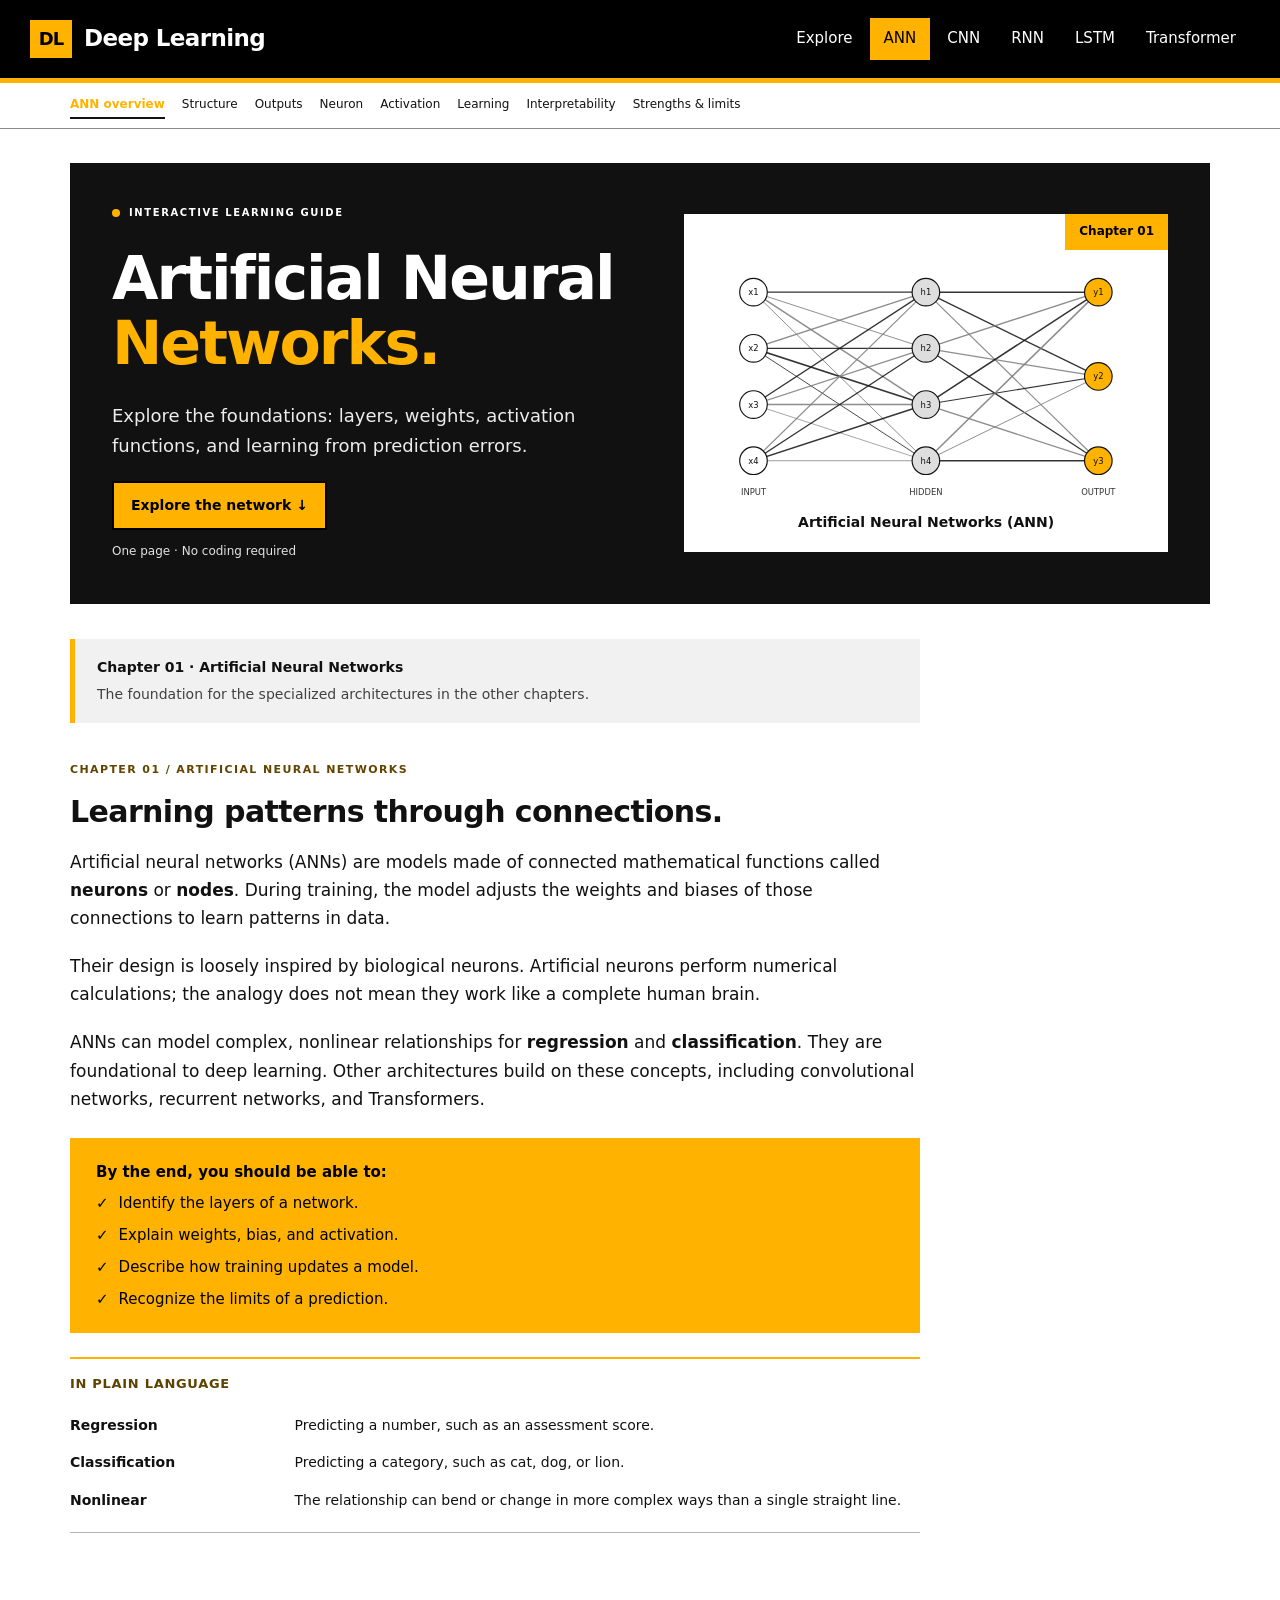
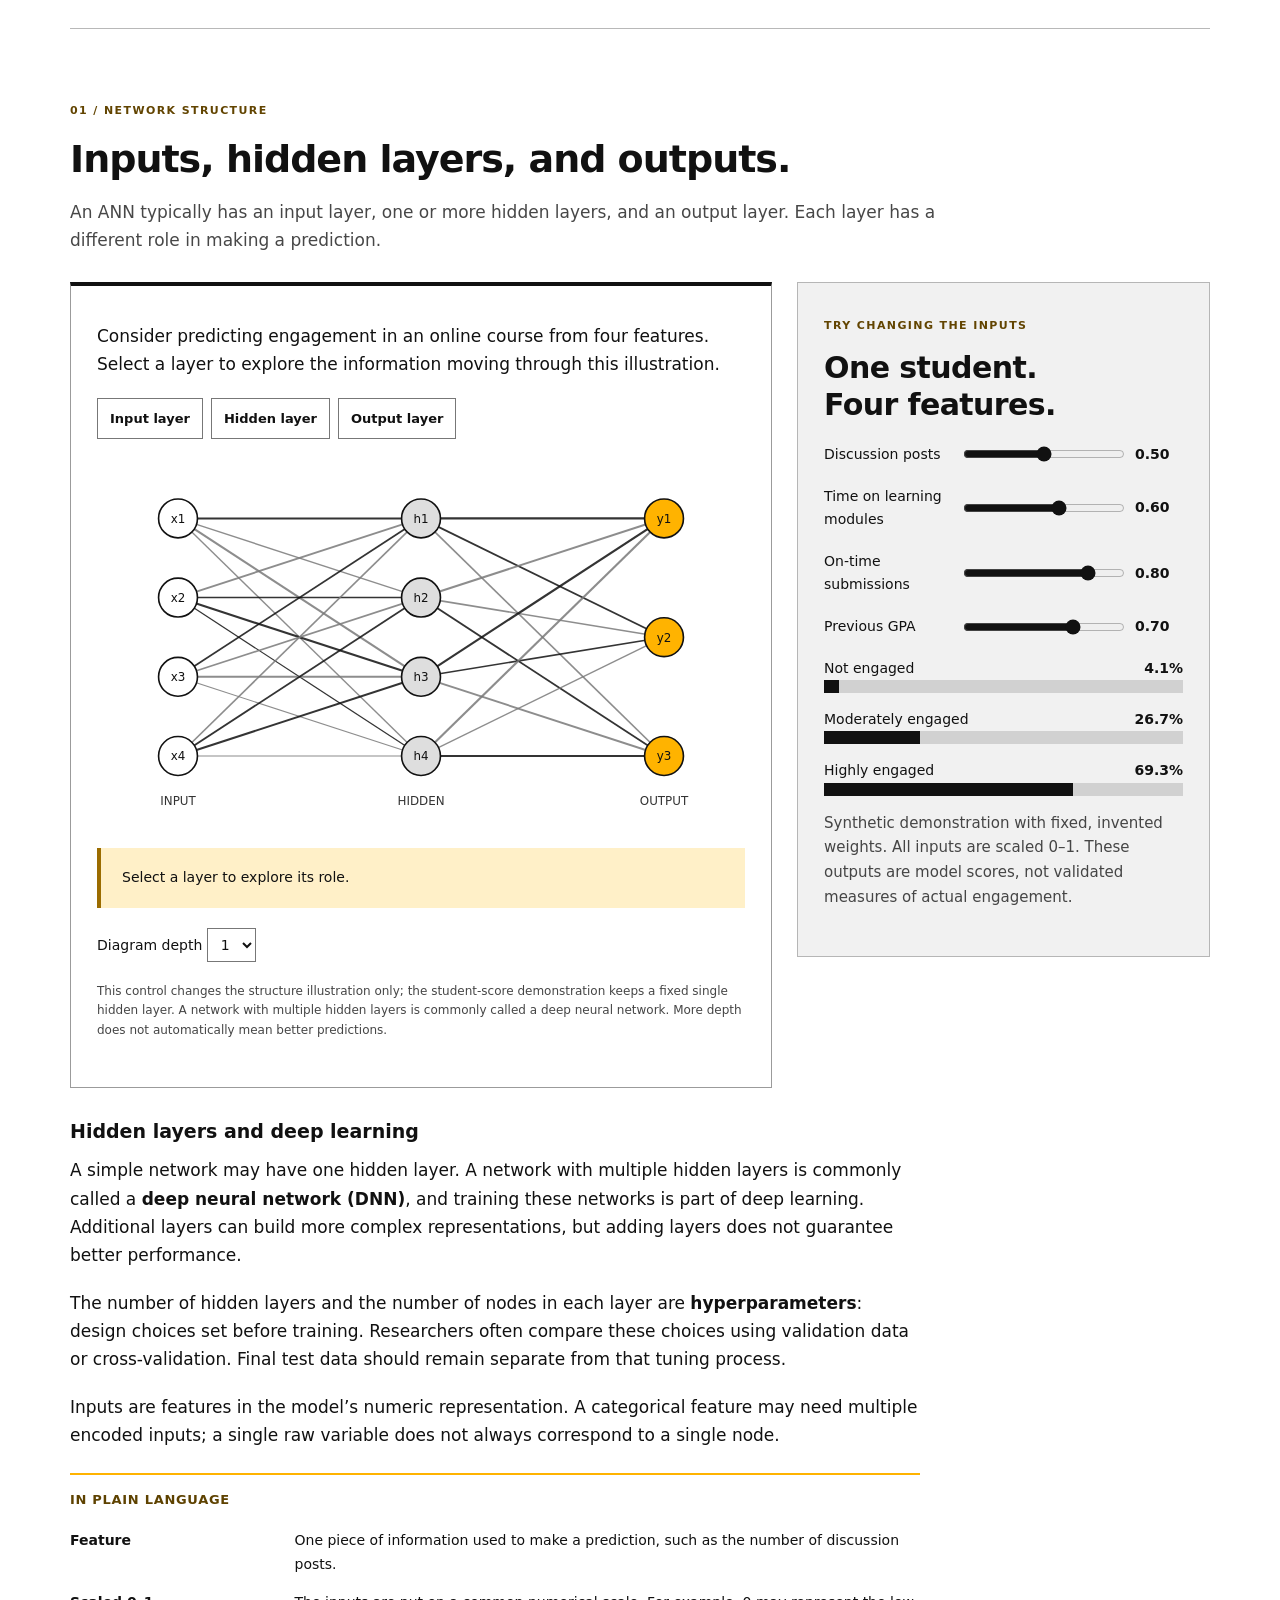
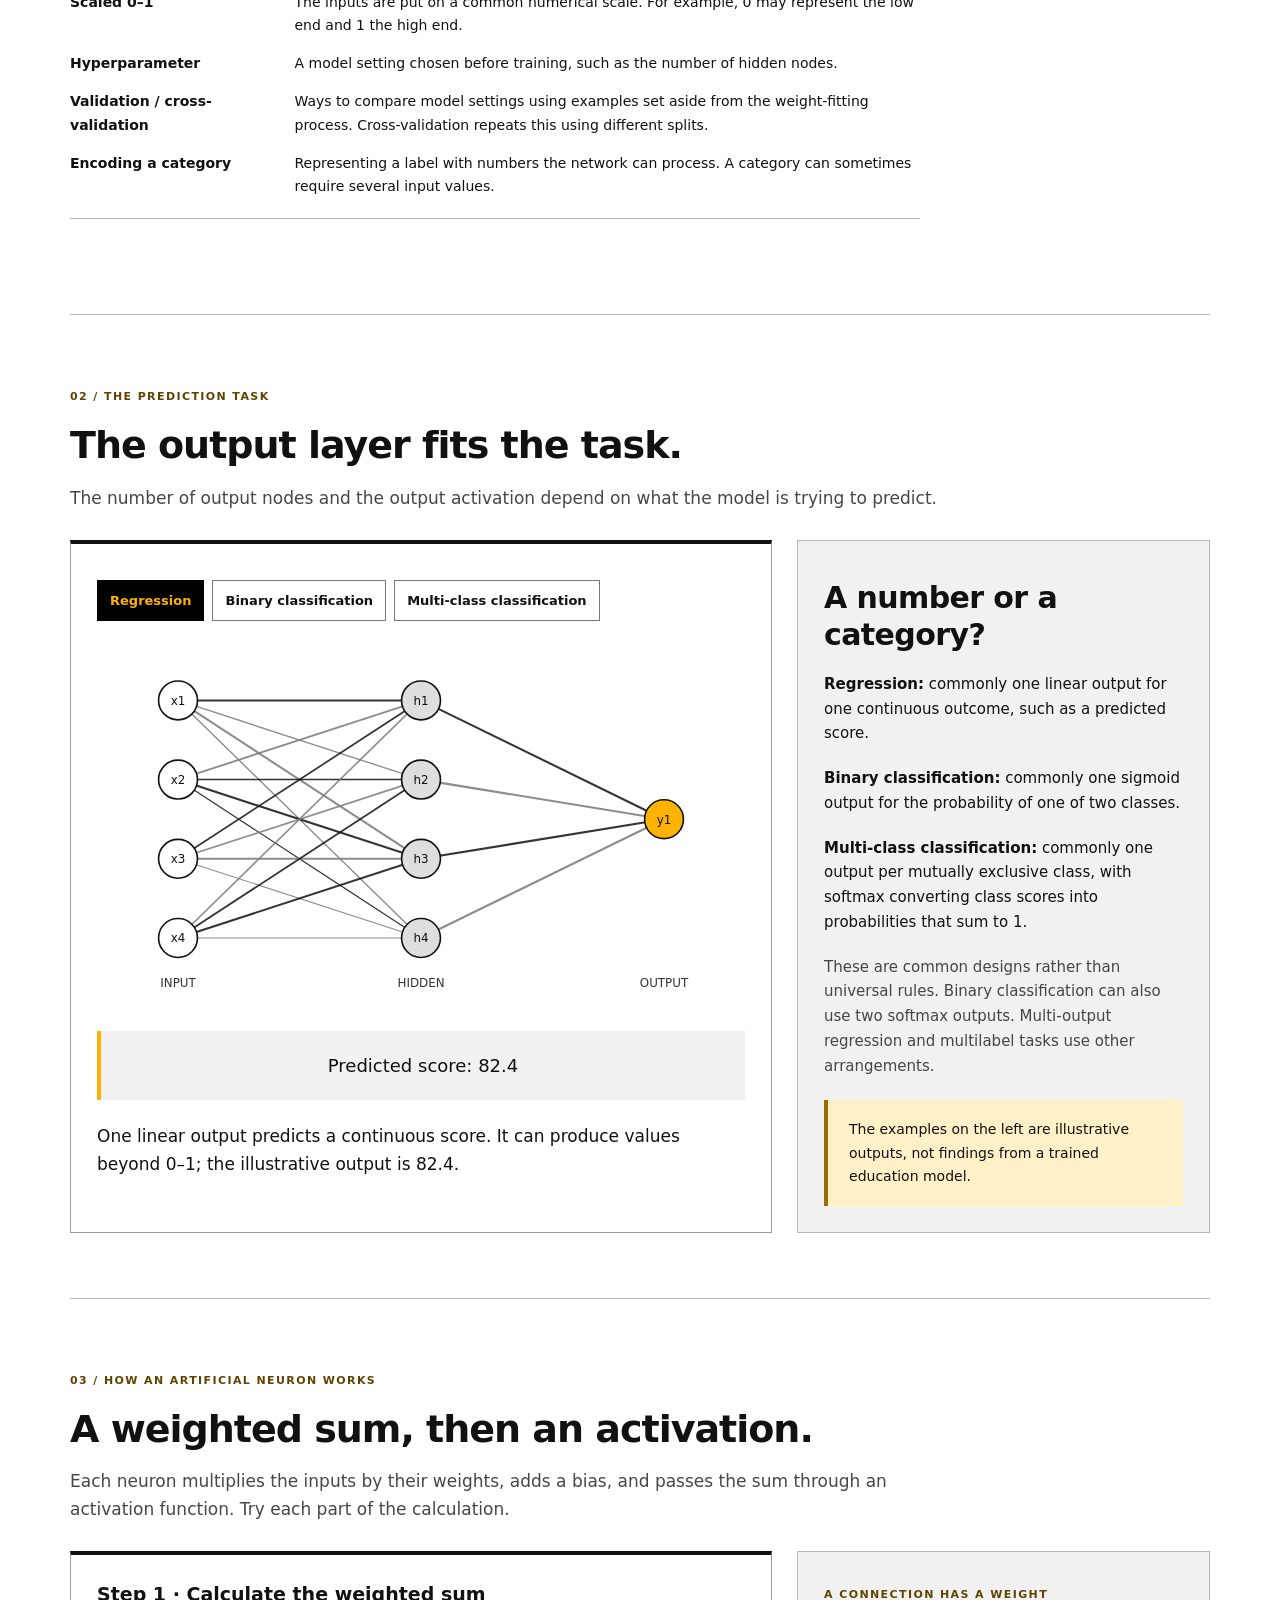
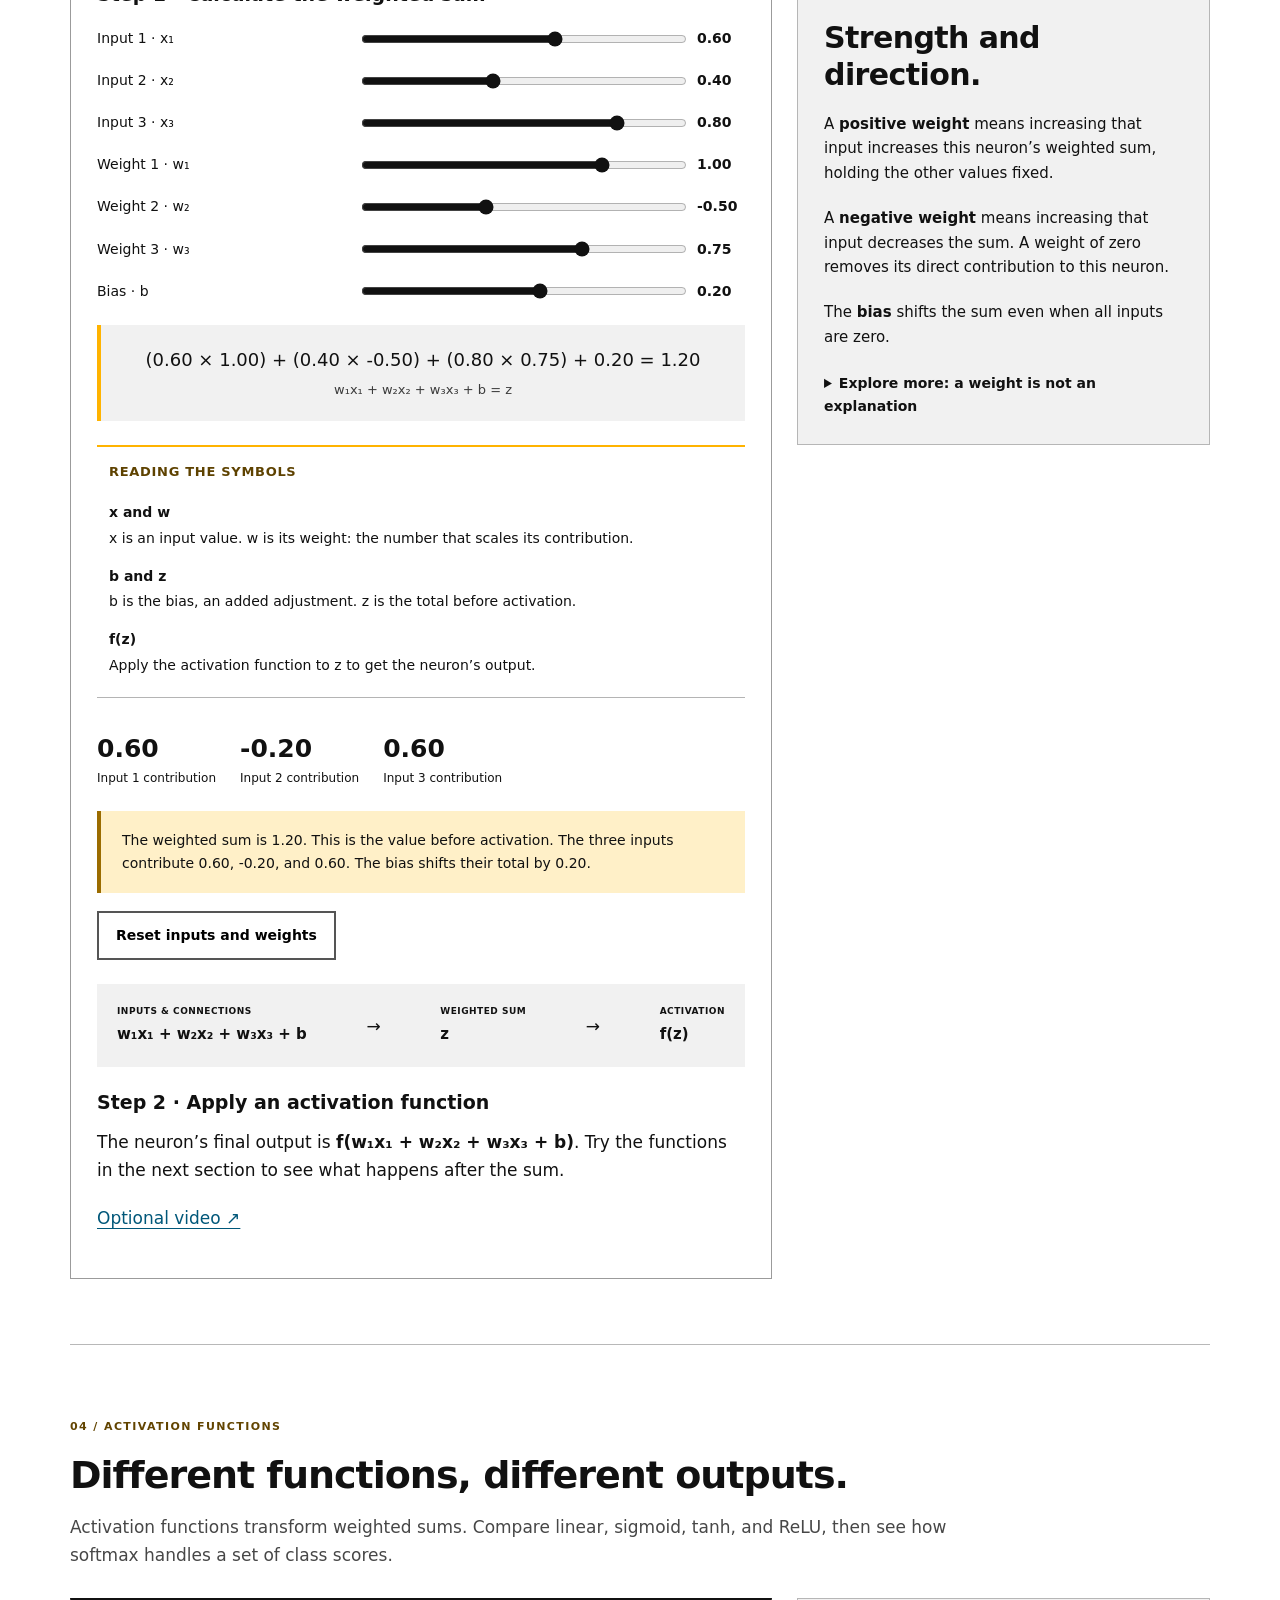
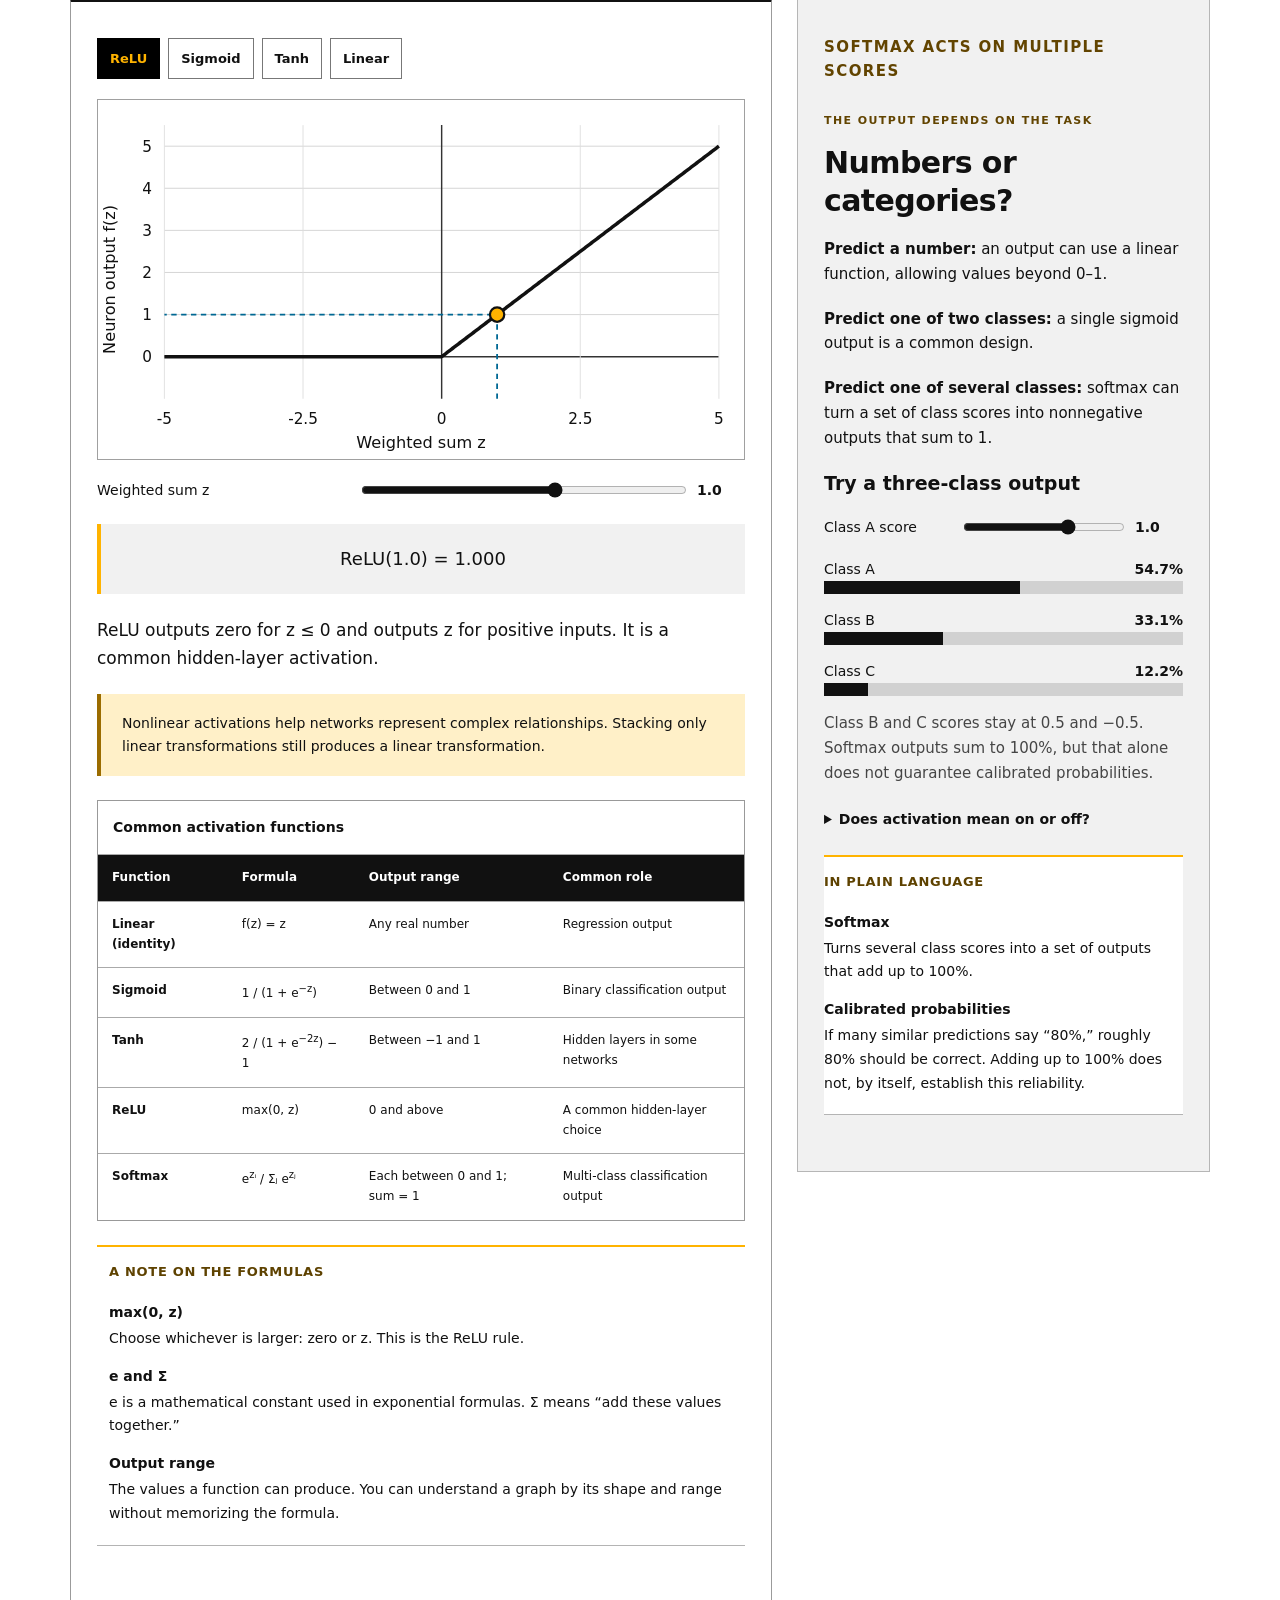
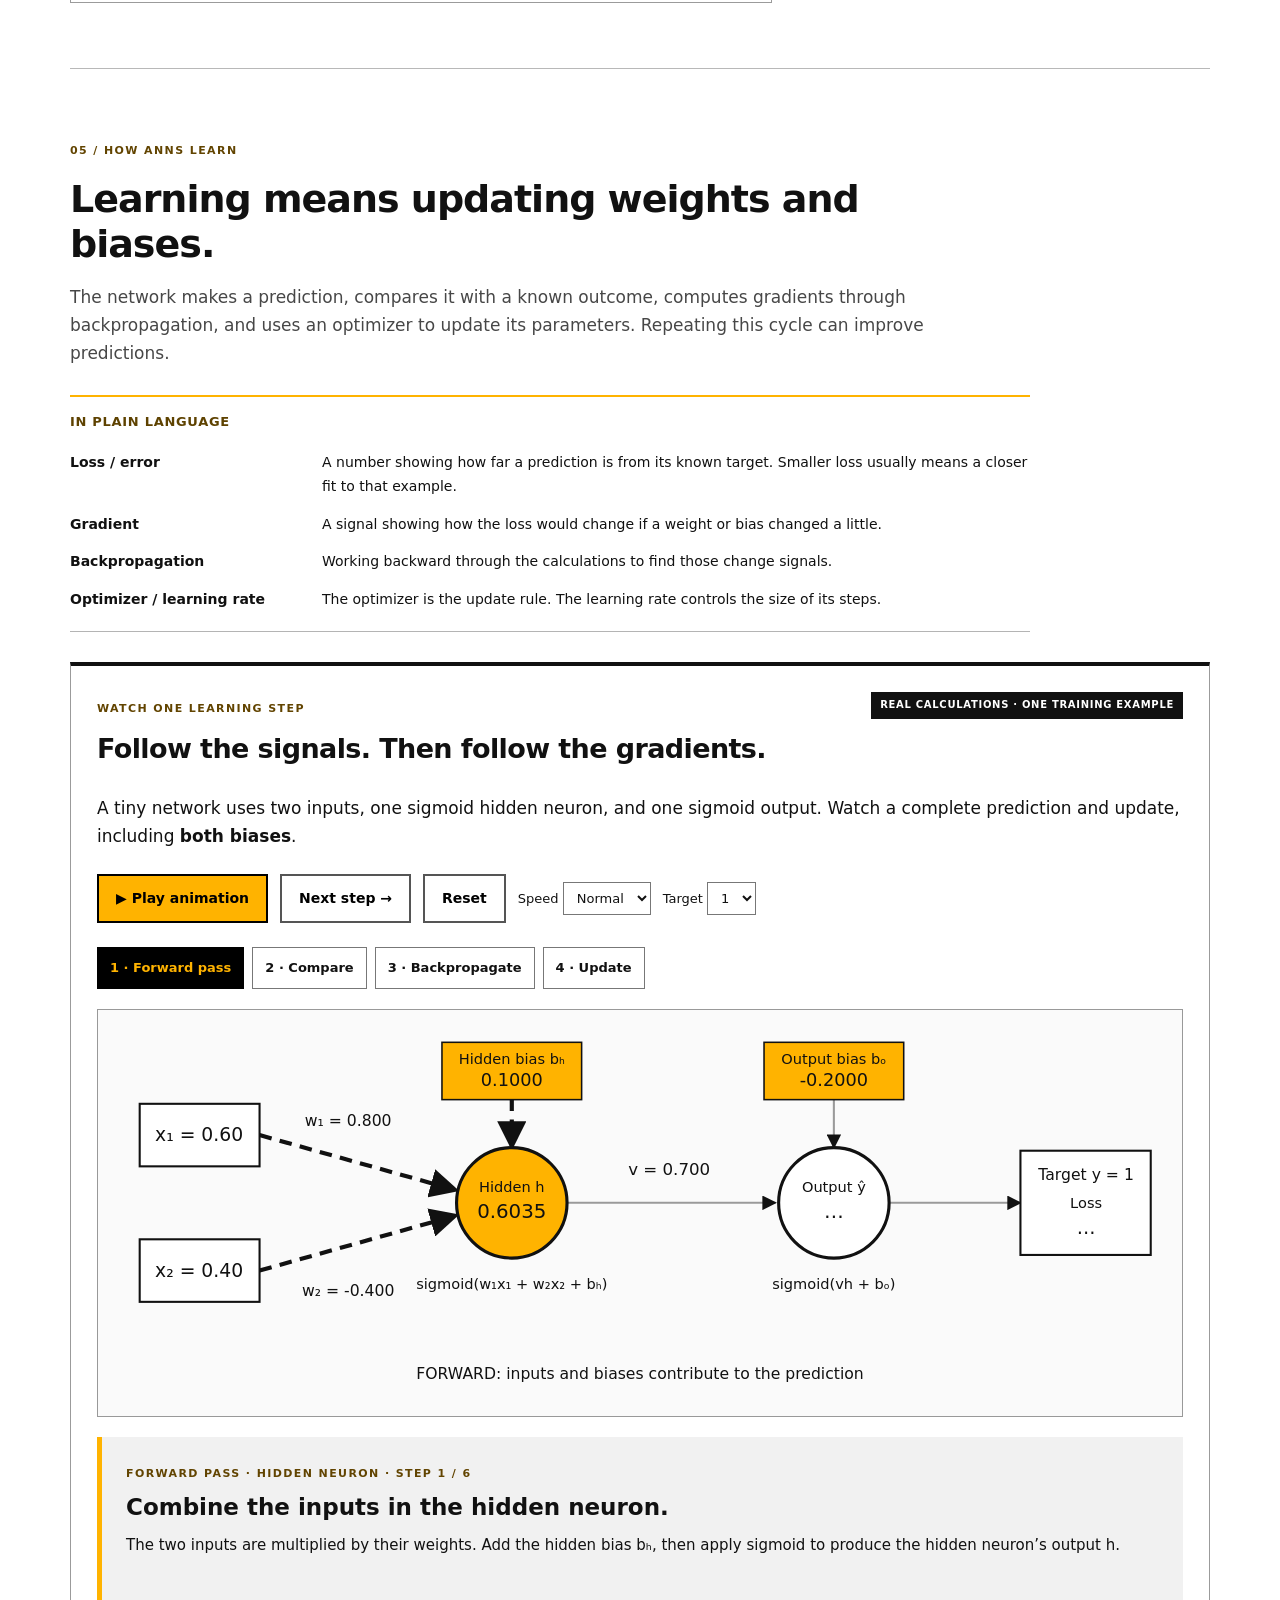
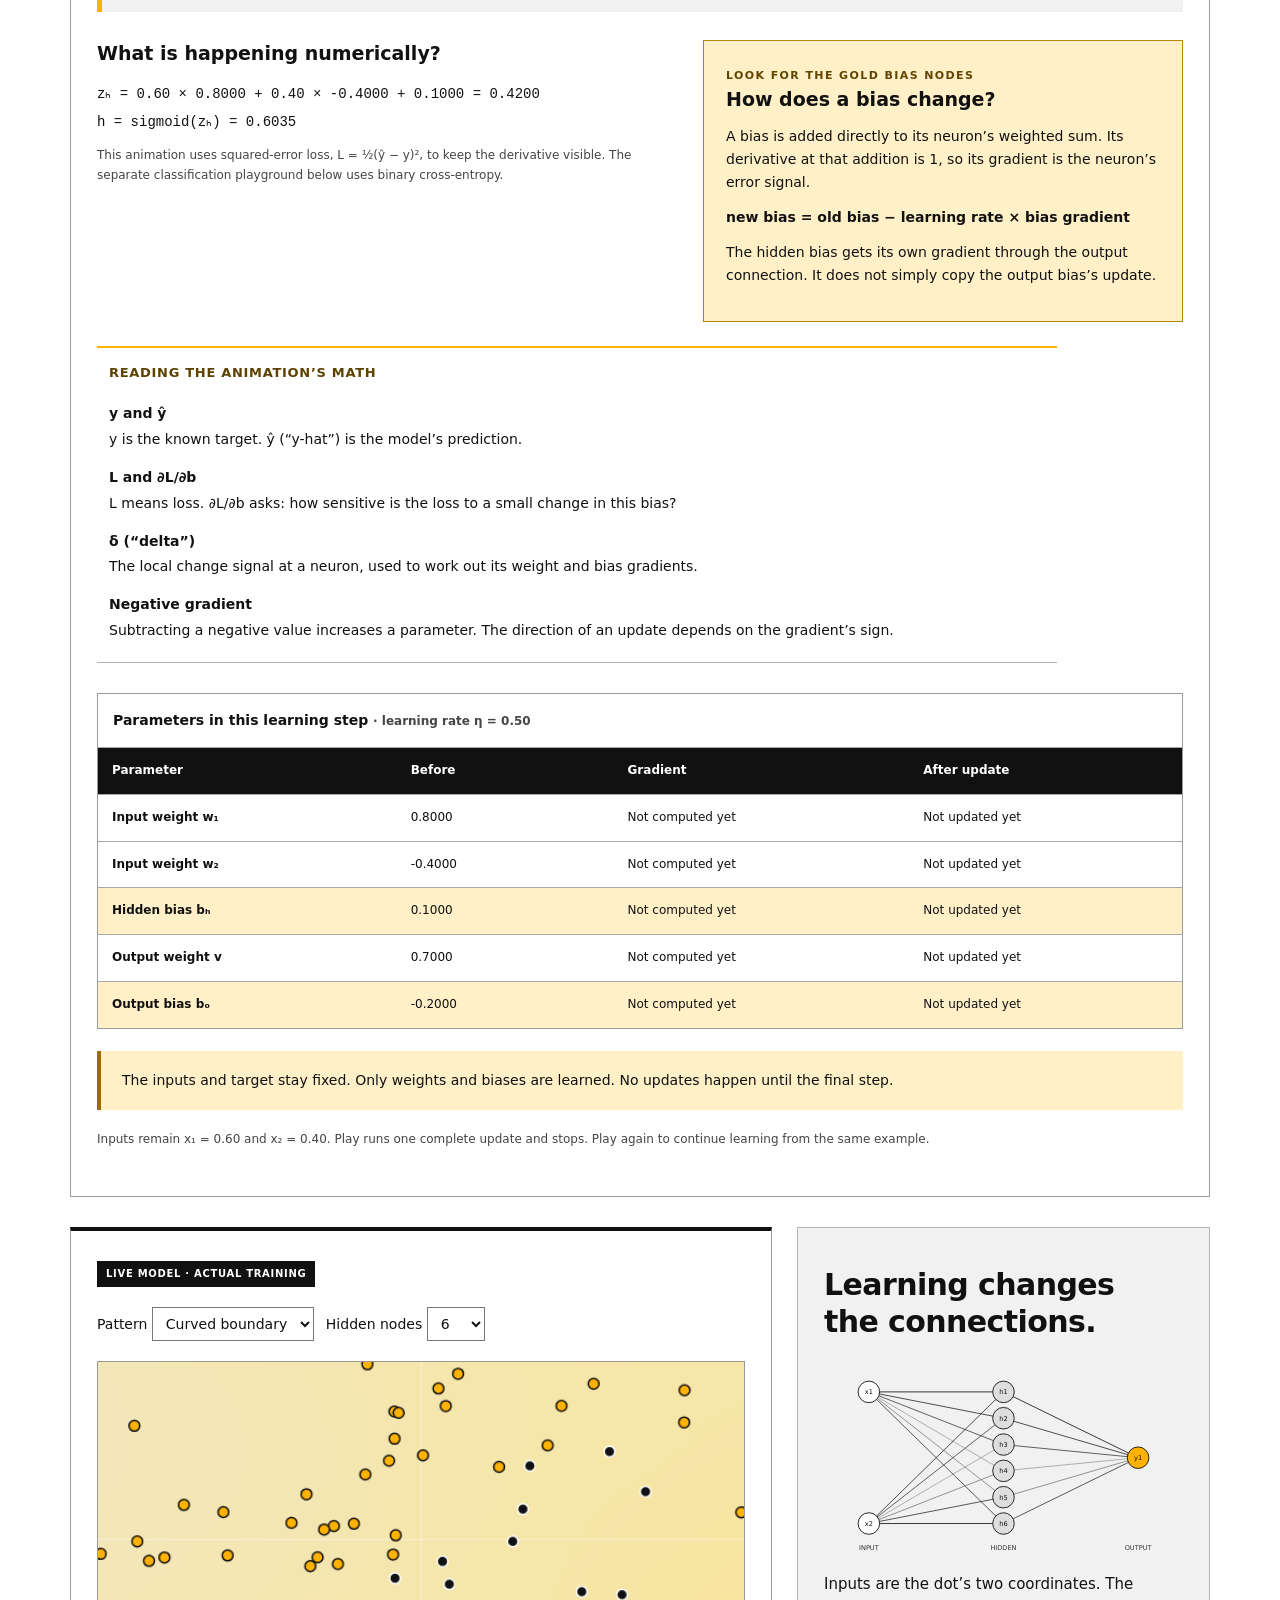
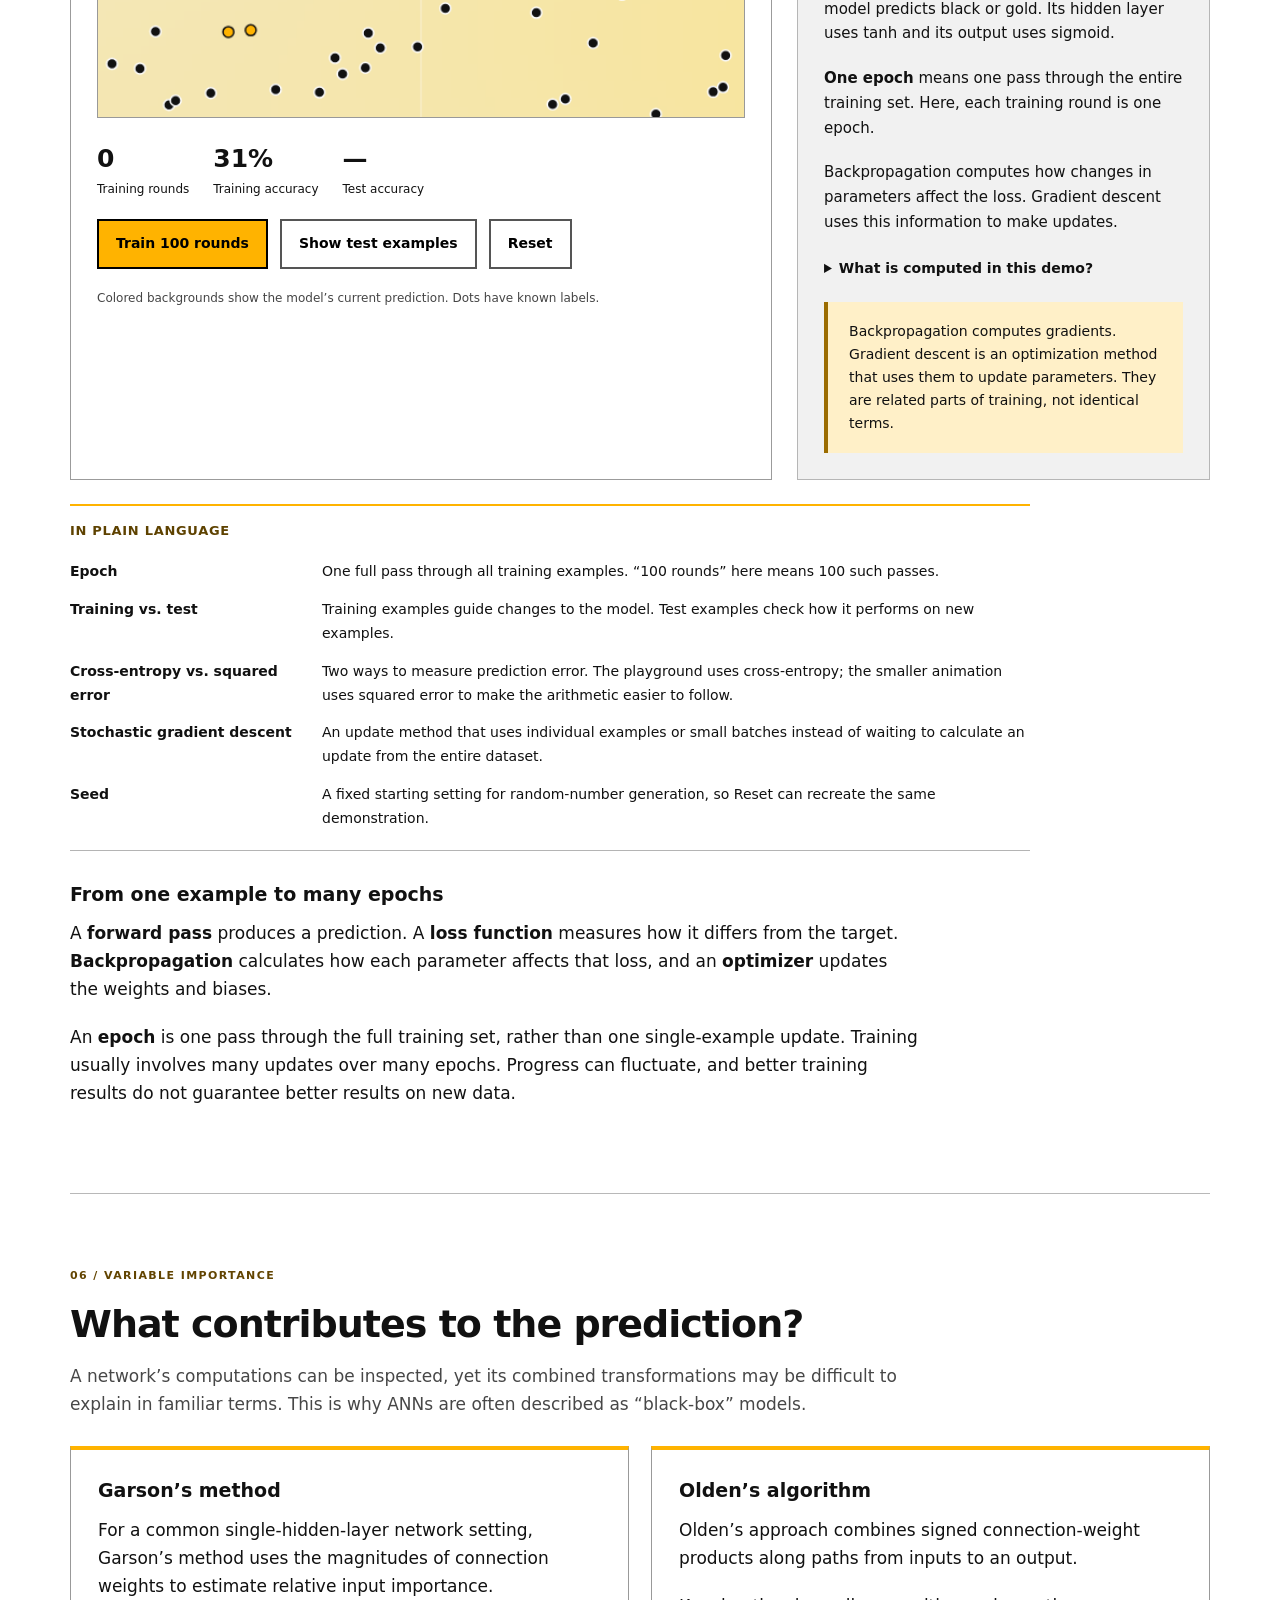
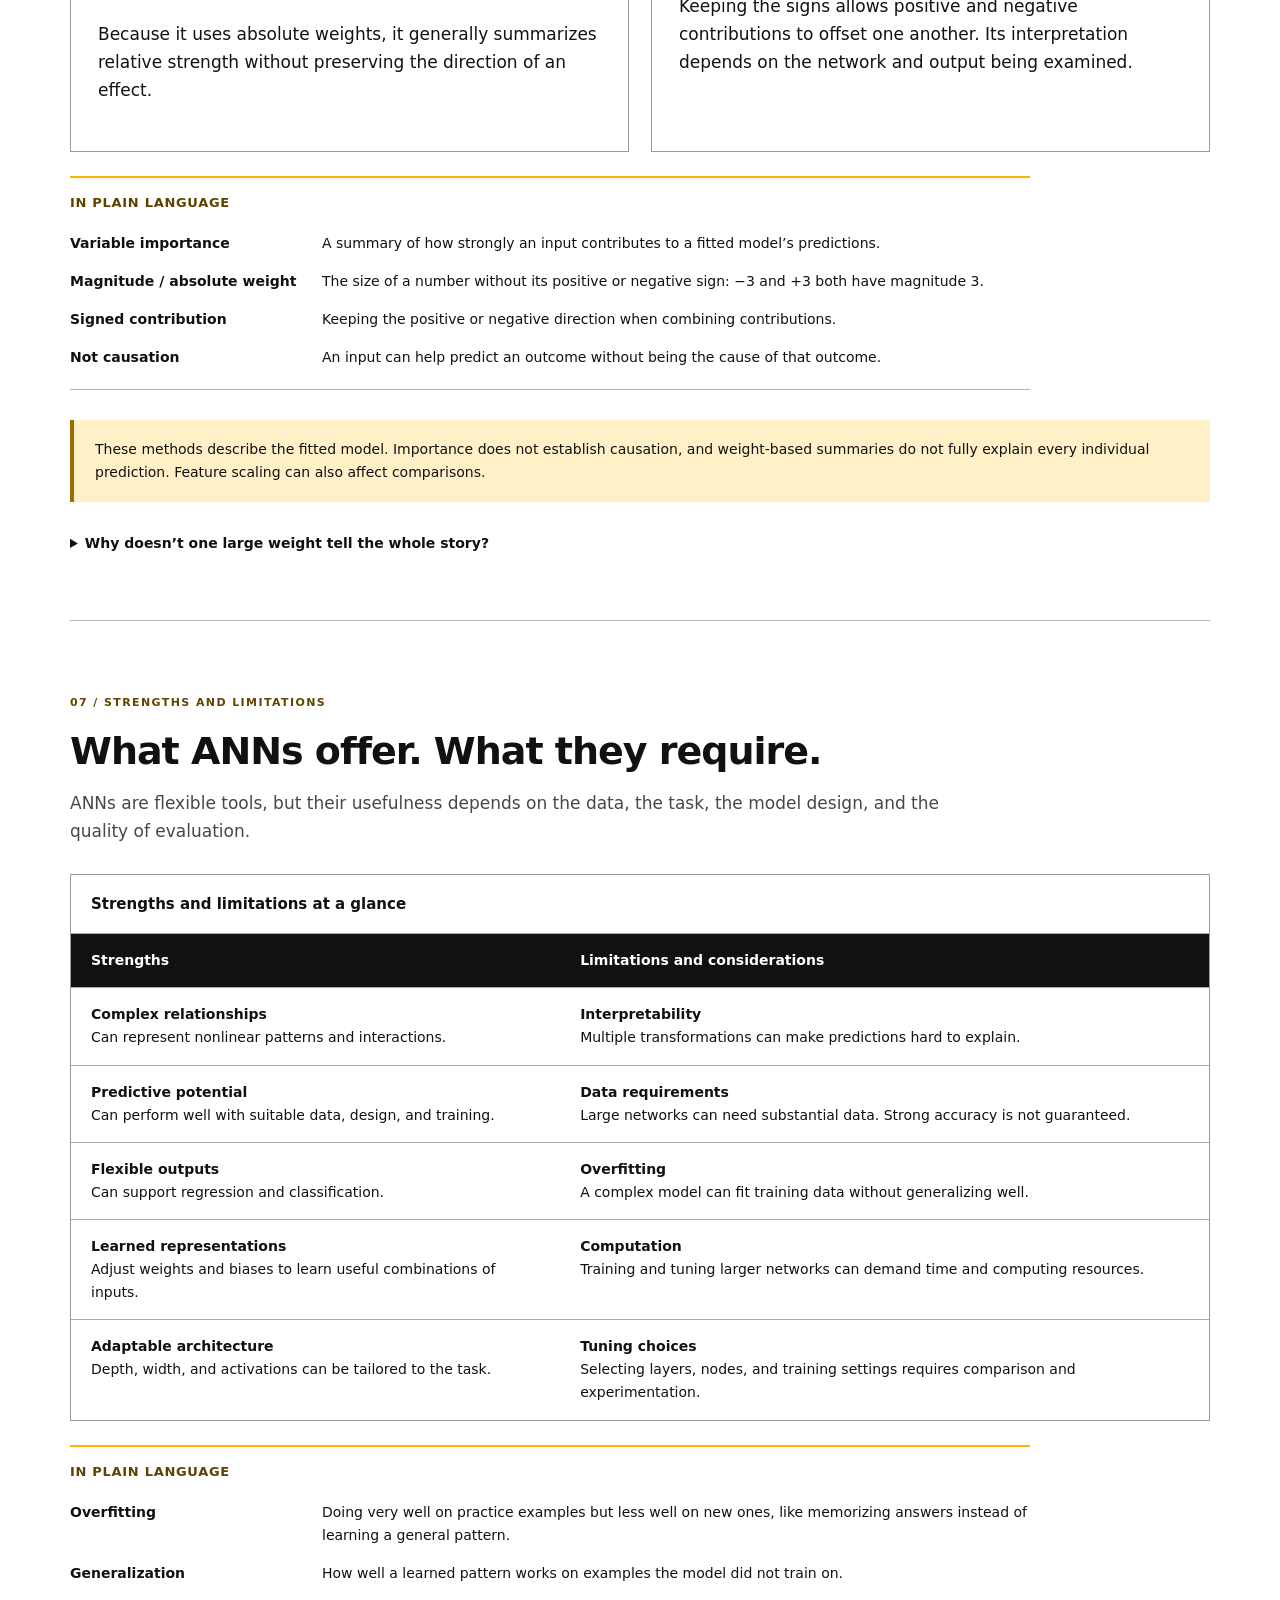
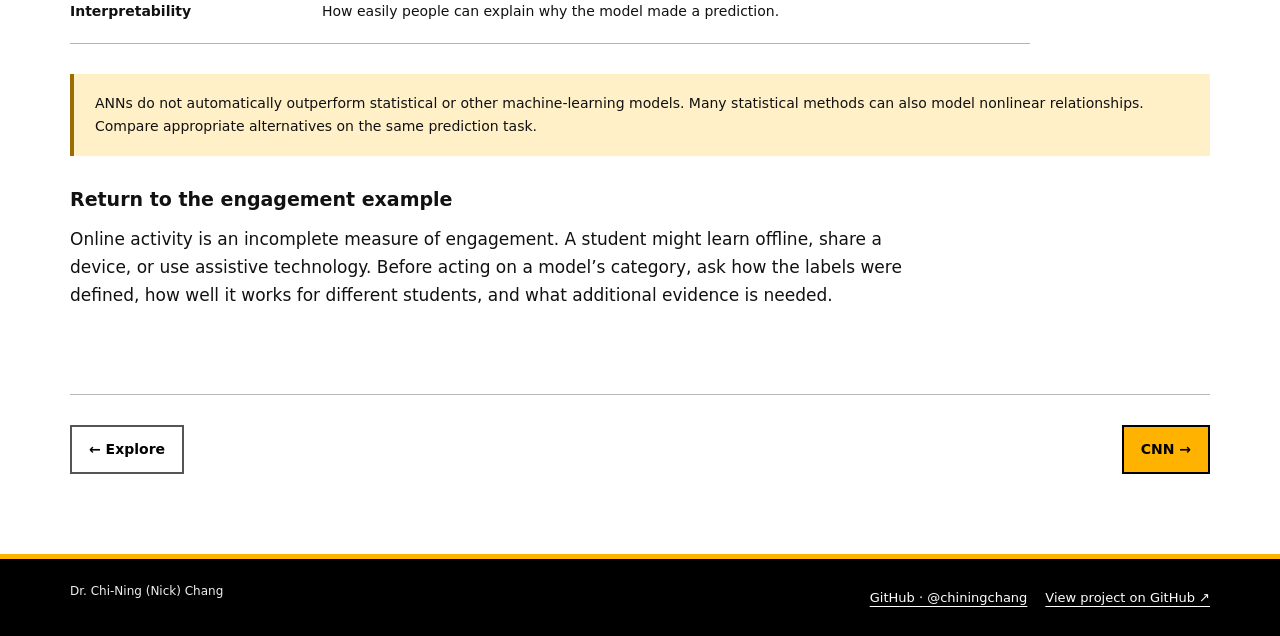
==== commit 5cda5319: "Simplify page footers to show author name and GitHub links" ====
--- a/ann.html
+++ b/ann.html
@@ -7,4 +7,4 @@
 <section class="chapter" id="activation"><div class="lesson-heading"><span class="eyebrow">04 / Activation functions</span><h1>Different functions, different outputs.</h1><p class="muted">Activation functions transform weighted sums. Compare linear, sigmoid, tanh, and ReLU, then see how softmax handles a set of class scores.</p></div><div class="workspace"><div class="lab"><div class="tabs" id="activation-tabs"><button class="selected" data-function="relu">ReLU</button><button data-function="sigmoid">Sigmoid</button><button data-function="tanh">Tanh</button><button data-function="linear">Linear</button></div><svg aria-label="Activation function plot" class="activation-plot" id="activation-plot" role="img" viewbox="0 0 720 400"></svg><div class="range-row"><label for="z">Weighted sum z</label><input id="z" max="5" min="-5" step=".1" type="range" value="1"/><output id="z-value"></output></div><div class="equation"><div aria-live="polite" id="activation-value"></div></div><p id="activation-description"></p><div class="callout">Nonlinear activations help networks represent complex relationships. Stacking only linear transformations still produces a linear transformation.</div><div class="table-wrap"><table><caption>Common activation functions</caption><thead><tr><th scope="col">Function</th><th scope="col">Formula</th><th scope="col">Output range</th><th scope="col">Common role</th></tr></thead><tbody><tr><th scope="row">Linear (identity)</th><td>f(z) = z</td><td>Any real number</td><td>Regression output</td></tr><tr><th scope="row">Sigmoid</th><td>1 / (1 + e<sup>−z</sup>)</td><td>Between 0 and 1</td><td>Binary classification output</td></tr><tr><th scope="row">Tanh</th><td>2 / (1 + e<sup>−2z</sup>) − 1</td><td>Between −1 and 1</td><td>Hidden layers in some networks</td></tr><tr><th scope="row">ReLU</th><td>max(0, z)</td><td>0 and above</td><td>A common hidden-layer choice</td></tr><tr><th scope="row">Softmax</th><td>e<sup>zᵢ</sup> / Σⱼ e<sup>zⱼ</sup></td><td>Each between 0 and 1; sum = 1</td><td>Multi-class classification output</td></tr></tbody></table></div><aside aria-label="A note on the formulas" class="plain-language"><h3>A note on the formulas</h3><dl><div><dt>max(0, z)</dt><dd>Choose whichever is larger: zero or z. This is the ReLU rule.</dd></div><div><dt>e and Σ</dt><dd>e is a mathematical constant used in exponential formulas. Σ means “add these values together.”</dd></div><div><dt>Output range</dt><dd>The values a function can produce. You can understand a graph by its shape and range without memorizing the formula.</dd></div></dl></aside></div><aside class="aside"><p class="eyebrow">Softmax acts on multiple scores</p><span class="eyebrow">The output depends on the task</span><h2>Numbers or categories?</h2><p><strong>Predict a number:</strong> an output can use a linear function, allowing values beyond 0–1.</p><p><strong>Predict one of two classes:</strong> a single sigmoid output is a common design.</p><p><strong>Predict one of several classes:</strong> softmax can turn a set of class scores into nonnegative outputs that sum to 1.</p><h3>Try a three-class output</h3><div class="range-row"><label for="classscore">Class A score</label><input id="classscore" max="3" min="-3" step=".1" type="range" value="1"/><output id="score-value"></output></div><div class="probs" id="softmax-probs"></div><p class="minitext">Class B and C scores stay at 0.5 and −0.5. Softmax outputs sum to 100%, but that alone does not guarantee calibrated probabilities.</p><details><summary>Does activation mean on or off?</summary><p>Not always. Sigmoid and tanh have smooth outputs. ReLU outputs zero for nonpositive inputs and passes positive inputs through. The function controls a numerical transformation, not a conscious decision.</p></details><aside aria-label="In plain language" class="plain-language"><h3>In plain language</h3><dl><div><dt>Softmax</dt><dd>Turns several class scores into a set of outputs that add up to 100%.</dd></div><div><dt>Calibrated probabilities</dt><dd>If many similar predictions say “80%,” roughly 80% should be correct. Adding up to 100% does not, by itself, establish this reliability.</dd></div></dl></aside></aside></div></section>
 <section class="chapter" id="learn"><div class="lesson-heading"><span class="eyebrow">05 / How ANNs learn</span><h1>Learning means updating weights and biases.</h1><p class="muted">The network makes a prediction, compares it with a known outcome, computes gradients through backpropagation, and uses an optimizer to update its parameters. Repeating this cycle can improve predictions.</p></div><aside aria-label="In plain language" class="plain-language"><h3>In plain language</h3><dl><div><dt>Loss / error</dt><dd>A number showing how far a prediction is from its known target. Smaller loss usually means a closer fit to that example.</dd></div><div><dt>Gradient</dt><dd>A signal showing how the loss would change if a weight or bias changed a little.</dd></div><div><dt>Backpropagation</dt><dd>Working backward through the calculations to find those change signals.</dd></div><div><dt>Optimizer / learning rate</dt><dd>The optimizer is the update rule. The learning rate controls the size of its steps.</dd></div></dl></aside><div class="lab cycle-lab" style="margin-bottom:22px"><div class="cycle-heading"><div><span class="eyebrow">Watch one learning step</span><h2>Follow the signals. Then follow the gradients.</h2></div><span class="badge">REAL CALCULATIONS · ONE TRAINING EXAMPLE</span></div><p>A tiny network uses two inputs, one sigmoid hidden neuron, and one sigmoid output. Watch a complete prediction and update, including <strong>both biases</strong>.</p><div class="animation-controls"><button class="btn" id="cycle-play">▶ Play animation</button><button class="btn secondary" id="cycle-next">Next step →</button><button class="btn secondary" id="cycle-reset">Reset</button><label for="cycle-speed">Speed <select id="cycle-speed"><option value="2600">Slow</option><option selected="" value="1600">Normal</option><option value="850">Fast</option></select></label><label for="cycle-target">Target <select id="cycle-target"><option selected="" value="1">1</option><option value="0">0</option></select></label></div><div class="tabs cycle-tabs" id="cycle-tabs"><button aria-pressed="true" class="selected" data-cycle="0">1 · Forward pass</button><button aria-pressed="false" data-cycle="2">2 · Compare</button><button aria-pressed="false" data-cycle="3">3 · Backpropagate</button><button aria-pressed="false" data-cycle="5">4 · Update</button></div><div class="animation-scroll"><svg aria-label="Animated training cycle with two inputs, a hidden neuron, an output, and separate hidden and output biases" id="learning-animation" role="img" viewbox="0 0 1040 390"></svg></div><div aria-atomic="true" aria-live="polite" class="stage-narration"><span class="eyebrow" id="cycle-stage"></span><h3 id="cycle-title"></h3><p id="cycle-description"></p></div><div class="animation-explanation"><div><h3>What is happening numerically?</h3><div class="math-steps" id="cycle-math"></div><p class="minitext">This animation uses squared-error loss, L = ½(ŷ − y)², to keep the derivative visible. The separate classification playground below uses binary cross-entropy.</p></div><div class="bias-explainer"><span class="eyebrow">Look for the gold bias nodes</span><h3>How does a bias change?</h3><p>A bias is added directly to its neuron’s weighted sum. Its derivative at that addition is 1, so its gradient is the neuron’s error signal.</p><p><strong>new bias = old bias − learning rate × bias gradient</strong></p><p>The hidden bias gets its own gradient through the output connection. It does not simply copy the output bias’s update.</p></div></div><aside aria-label="Reading the animation’s math" class="plain-language"><h3>Reading the animation’s math</h3><dl><div><dt>y and ŷ</dt><dd>y is the known target. ŷ (“y-hat”) is the model’s prediction.</dd></div><div><dt>L and ∂L/∂b</dt><dd>L means loss. ∂L/∂b asks: how sensitive is the loss to a small change in this bias?</dd></div><div><dt>δ (“delta”)</dt><dd>The local change signal at a neuron, used to work out its weight and bias gradients.</dd></div><div><dt>Negative gradient</dt><dd>Subtracting a negative value increases a parameter. The direction of an update depends on the gradient’s sign.</dd></div></dl></aside><div class="table-wrap"><table><caption>Parameters in this learning step <span class="minitext">· learning rate η = 0.50</span></caption><thead><tr><th scope="col">Parameter</th><th scope="col">Before</th><th scope="col">Gradient</th><th scope="col">After update</th></tr></thead><tbody id="parameter-rows"></tbody></table></div><p aria-live="polite" class="callout" id="cycle-result"></p><p class="minitext">Inputs remain x₁ = 0.60 and x₂ = 0.40. Play runs one complete update and stops. Play again to continue learning from the same example.</p></div><div class="workspace"><div class="lab"><span class="badge">LIVE MODEL · ACTUAL TRAINING</span><div class="controls"><label>Pattern <select id="pattern"><option value="curve">Curved boundary</option><option value="xor">Opposite corners</option></select></label><label>Hidden nodes <select id="nodes"><option>2</option><option selected="">6</option><option>12</option></select></label></div><canvas aria-label="Labeled training dots and changing model prediction regions" height="330" id="learning-canvas" role="img" width="600"></canvas><div aria-live="polite" class="metric"><div><strong id="epochs">0</strong>Training rounds</div><div><strong id="trainacc">—</strong>Training accuracy</div><div><strong id="testacc">—</strong>Test accuracy</div></div><div class="actions"><button class="btn" id="train">Train 100 rounds</button><button class="btn secondary" id="test">Show test examples</button><button class="btn secondary" id="resetlearn">Reset</button></div><p aria-live="polite" class="footnote" id="training-note">Background colors show predictions. Dot colors show known labels.</p></div><aside class="aside"><h2>Learning changes<br/>the connections.</h2><svg aria-label="The training network with two inputs, a hidden layer, and one output" class="diagram" id="mini-network" role="img" viewbox="0 0 600 340"></svg><p>Inputs are the dot’s two coordinates. The model predicts black or gold. Its hidden layer uses tanh and its output uses sigmoid.</p><p><strong>One epoch</strong> means one pass through the entire training set. Here, each training round is one epoch.</p><p>Backpropagation computes how changes in parameters affect the loss. Gradient descent uses this information to make updates.</p><details><summary>What is computed in this demo?</summary><p>A two-input, one-hidden-layer network learns from 70 synthetic examples using binary cross-entropy loss and stochastic gradient descent. The 90 test examples do not update the weights. Reset uses the same seed so comparisons are reproducible.</p></details><div class="callout">Backpropagation computes gradients. Gradient descent is an optimization method that uses them to update parameters. They are related parts of training, not identical terms.</div></aside></div><aside aria-label="In plain language" class="plain-language"><h3>In plain language</h3><dl><div><dt>Epoch</dt><dd>One full pass through all training examples. “100 rounds” here means 100 such passes.</dd></div><div><dt>Training vs. test</dt><dd>Training examples guide changes to the model. Test examples check how it performs on new examples.</dd></div><div><dt>Cross-entropy vs. squared error</dt><dd>Two ways to measure prediction error. The playground uses cross-entropy; the smaller animation uses squared error to make the arithmetic easier to follow.</dd></div><div><dt>Stochastic gradient descent</dt><dd>An update method that uses individual examples or small batches instead of waiting to calculate an update from the entire dataset.</dd></div><div><dt>Seed</dt><dd>A fixed starting setting for random-number generation, so Reset can recreate the same demonstration.</dd></div></dl></aside><div class="reading-block"><h3>From one example to many epochs</h3><p>A <strong>forward pass</strong> produces a prediction. A <strong>loss function</strong> measures how it differs from the target. <strong>Backpropagation</strong> calculates how each parameter affects that loss, and an <strong>optimizer</strong> updates the weights and biases.</p><p>An <strong>epoch</strong> is one pass through the full training set, rather than one single-example update. Training usually involves many updates over many epochs. Progress can fluctuate, and better training results do not guarantee better results on new data.</p></div></section><section class="chapter" id="importance"><div class="lesson-heading"><span class="eyebrow">06 / Variable importance</span><h1>What contributes to the prediction?</h1><p class="muted">A network’s computations can be inspected, yet its combined transformations may be difficult to explain in familiar terms. This is why ANNs are often described as “black-box” models.</p></div><div class="comparison"><div><h3>Garson’s method</h3><p>For a common single-hidden-layer network setting, Garson’s method uses the magnitudes of connection weights to estimate relative input importance.</p><p>Because it uses absolute weights, it generally summarizes relative strength without preserving the direction of an effect.</p></div><div><h3>Olden’s algorithm</h3><p>Olden’s approach combines signed connection-weight products along paths from inputs to an output.</p><p>Keeping the signs allows positive and negative contributions to offset one another. Its interpretation depends on the network and output being examined.</p></div></div><aside aria-label="In plain language" class="plain-language"><h3>In plain language</h3><dl><div><dt>Variable importance</dt><dd>A summary of how strongly an input contributes to a fitted model’s predictions.</dd></div><div><dt>Magnitude / absolute weight</dt><dd>The size of a number without its positive or negative sign: −3 and +3 both have magnitude 3.</dd></div><div><dt>Signed contribution</dt><dd>Keeping the positive or negative direction when combining contributions.</dd></div><div><dt>Not causation</dt><dd>An input can help predict an outcome without being the cause of that outcome.</dd></div></dl></aside><div class="callout">These methods describe the fitted model. Importance does not establish causation, and weight-based summaries do not fully explain every individual prediction. Feature scaling can also affect comparisons.</div><details class="reading-block"><summary>Why doesn’t one large weight tell the whole story?</summary><p>An input can influence multiple hidden nodes through several paths. Later weights, activation functions, and other inputs affect how these signals combine. A weight in one connection is not automatically the feature’s total importance.</p></details></section>
 <section class="chapter" id="strengths"><div class="lesson-heading"><span class="eyebrow">07 / Strengths and limitations</span><h1>What ANNs offer. What they require.</h1><p class="muted">ANNs are flexible tools, but their usefulness depends on the data, the task, the model design, and the quality of evaluation.</p></div><div class="table-wrap"><table><caption>Strengths and limitations at a glance</caption><thead><tr><th scope="col">Strengths</th><th scope="col">Limitations and considerations</th></tr></thead><tbody><tr><td><strong>Complex relationships</strong><br/>Can represent nonlinear patterns and interactions.</td><td><strong>Interpretability</strong><br/>Multiple transformations can make predictions hard to explain.</td></tr><tr><td><strong>Predictive potential</strong><br/>Can perform well with suitable data, design, and training.</td><td><strong>Data requirements</strong><br/>Large networks can need substantial data. Strong accuracy is not guaranteed.</td></tr><tr><td><strong>Flexible outputs</strong><br/>Can support regression and classification.</td><td><strong>Overfitting</strong><br/>A complex model can fit training data without generalizing well.</td></tr><tr><td><strong>Learned representations</strong><br/>Adjust weights and biases to learn useful combinations of inputs.</td><td><strong>Computation</strong><br/>Training and tuning larger networks can demand time and computing resources.</td></tr><tr><td><strong>Adaptable architecture</strong><br/>Depth, width, and activations can be tailored to the task.</td><td><strong>Tuning choices</strong><br/>Selecting layers, nodes, and training settings requires comparison and experimentation.</td></tr></tbody></table></div><aside aria-label="In plain language" class="plain-language"><h3>In plain language</h3><dl><div><dt>Overfitting</dt><dd>Doing very well on practice examples but less well on new ones, like memorizing answers instead of learning a general pattern.</dd></div><div><dt>Generalization</dt><dd>How well a learned pattern works on examples the model did not train on.</dd></div><div><dt>Interpretability</dt><dd>How easily people can explain why the model made a prediction.</dd></div></dl></aside><div class="callout">ANNs do not automatically outperform statistical or other machine-learning models. Many statistical methods can also model nonlinear relationships. Compare appropriate alternatives on the same prediction task.</div><div class="reading-block"><h3>Return to the engagement example</h3><p>Online activity is an incomplete measure of engagement. A student might learn offline, share a device, or use assistive technology. Before acting on a model’s category, ask how the labels were defined, how well it works for different students, and what additional evidence is needed.</p></div></section>
-<div class="chapter-links"><a class="btn secondary" href="index.html">← Explore</a><a class="btn" href="cnn.html">CNN →</a></div></main><footer><div class="footer-identity"><strong>Deep Learning</strong><span>Dr. Chi-Ning (Nick) Chang</span></div><nav aria-label="GitHub links" class="footer-links"><a href="https://github.com/chiningchang" rel="noopener noreferrer" target="_blank">GitHub · @chiningchang</a><a href="https://github.com/chiningchang/Deep-Learning" rel="noopener noreferrer" target="_blank">View project on GitHub ↗</a></nav></footer><script src="app.js"></script><script src="training.js"></script><script src="animation.js"></script></body></html>
+<div class="chapter-links"><a class="btn secondary" href="index.html">← Explore</a><a class="btn" href="cnn.html">CNN →</a></div></main><footer><div class="footer-identity"><span>Dr. Chi-Ning (Nick) Chang</span></div><nav aria-label="GitHub links" class="footer-links"><a href="https://github.com/chiningchang" rel="noopener noreferrer" target="_blank">GitHub · @chiningchang</a><a href="https://github.com/chiningchang/Deep-Learning" rel="noopener noreferrer" target="_blank">View project on GitHub ↗</a></nav></footer><script src="app.js"></script><script src="training.js"></script><script src="animation.js"></script></body></html>
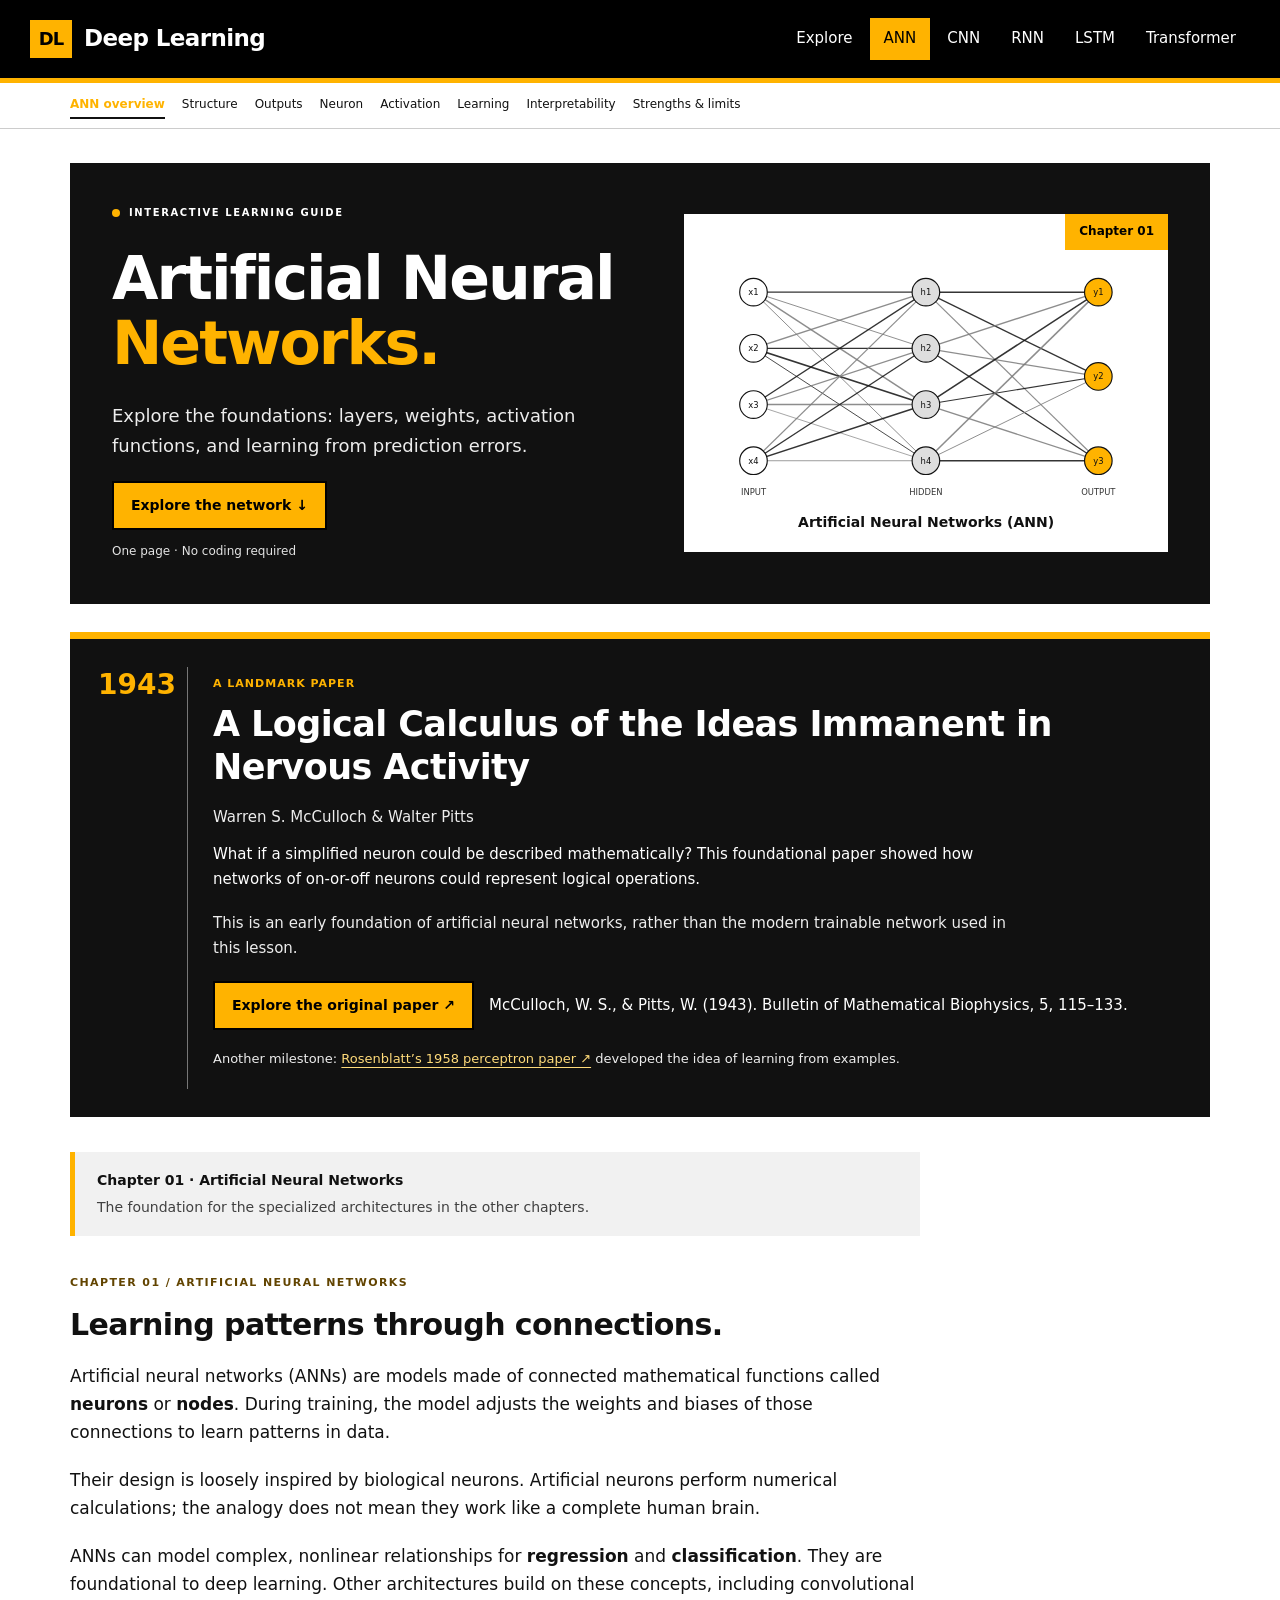
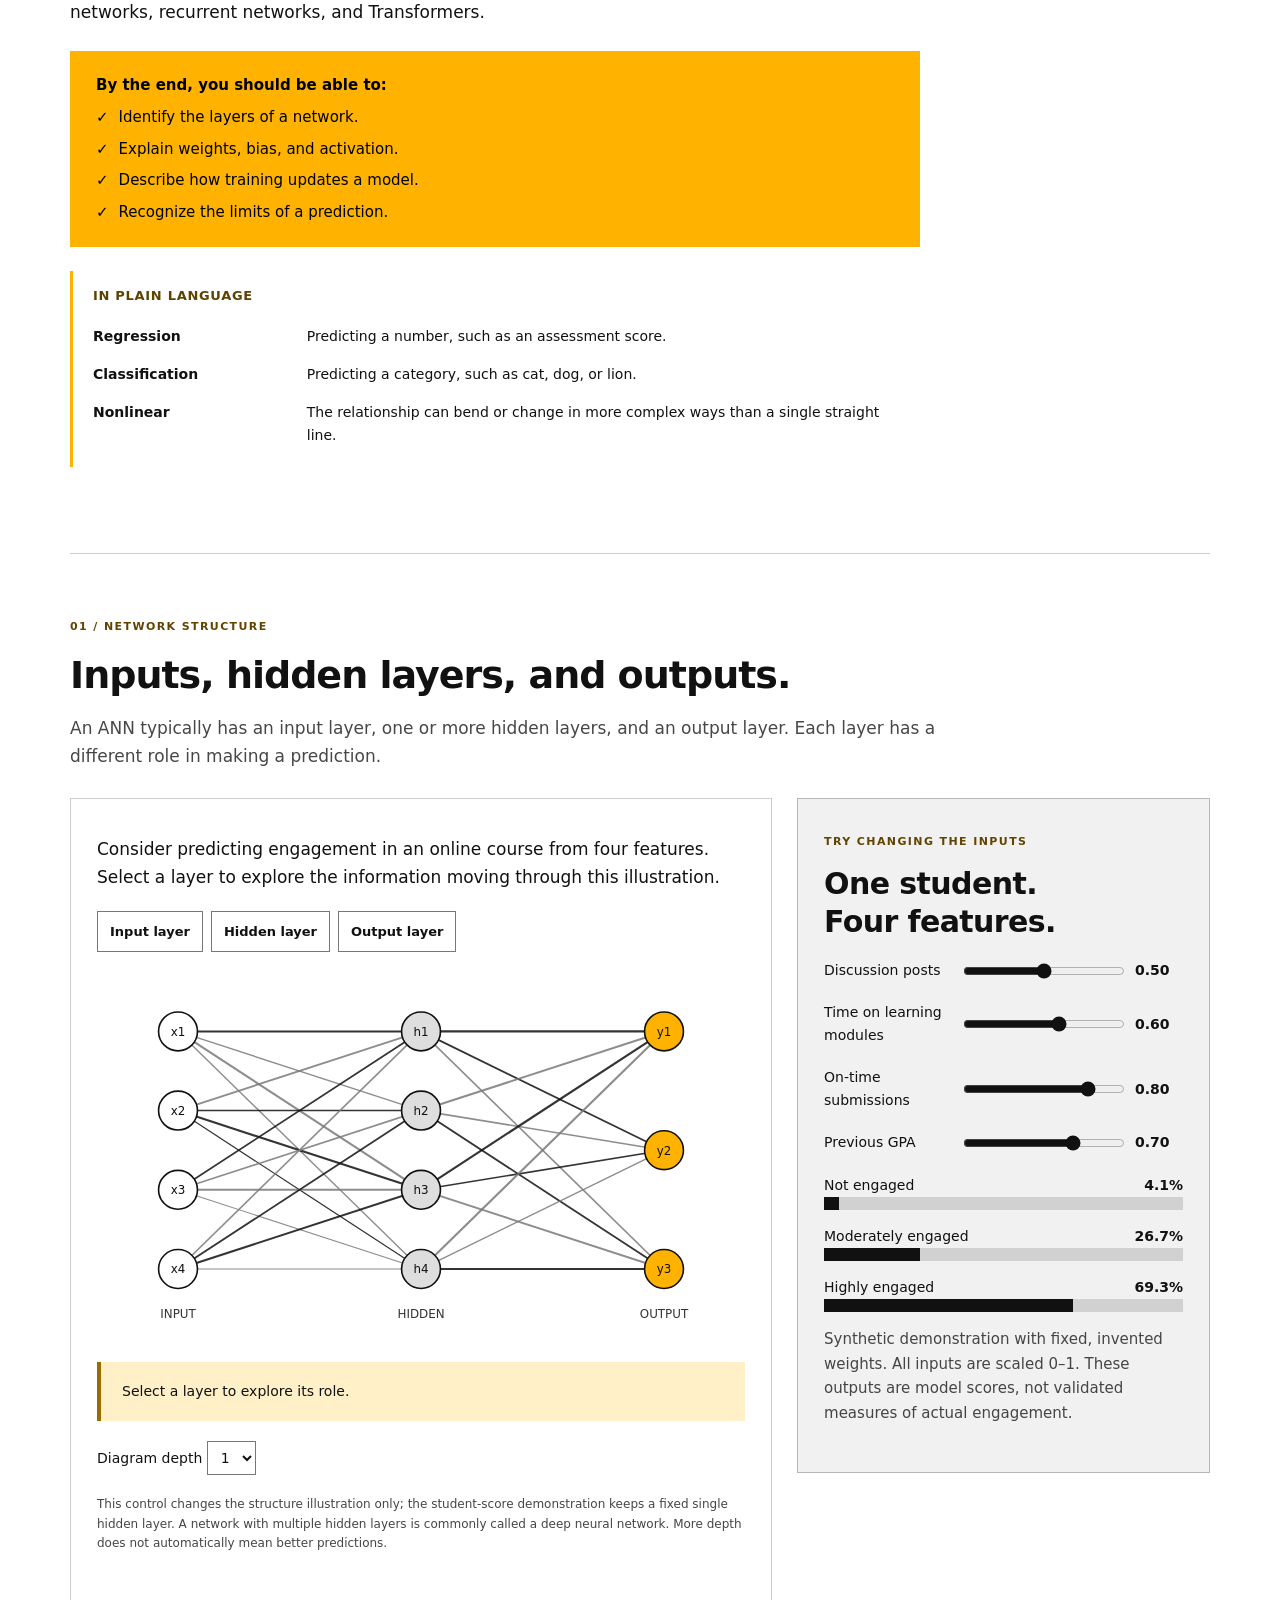
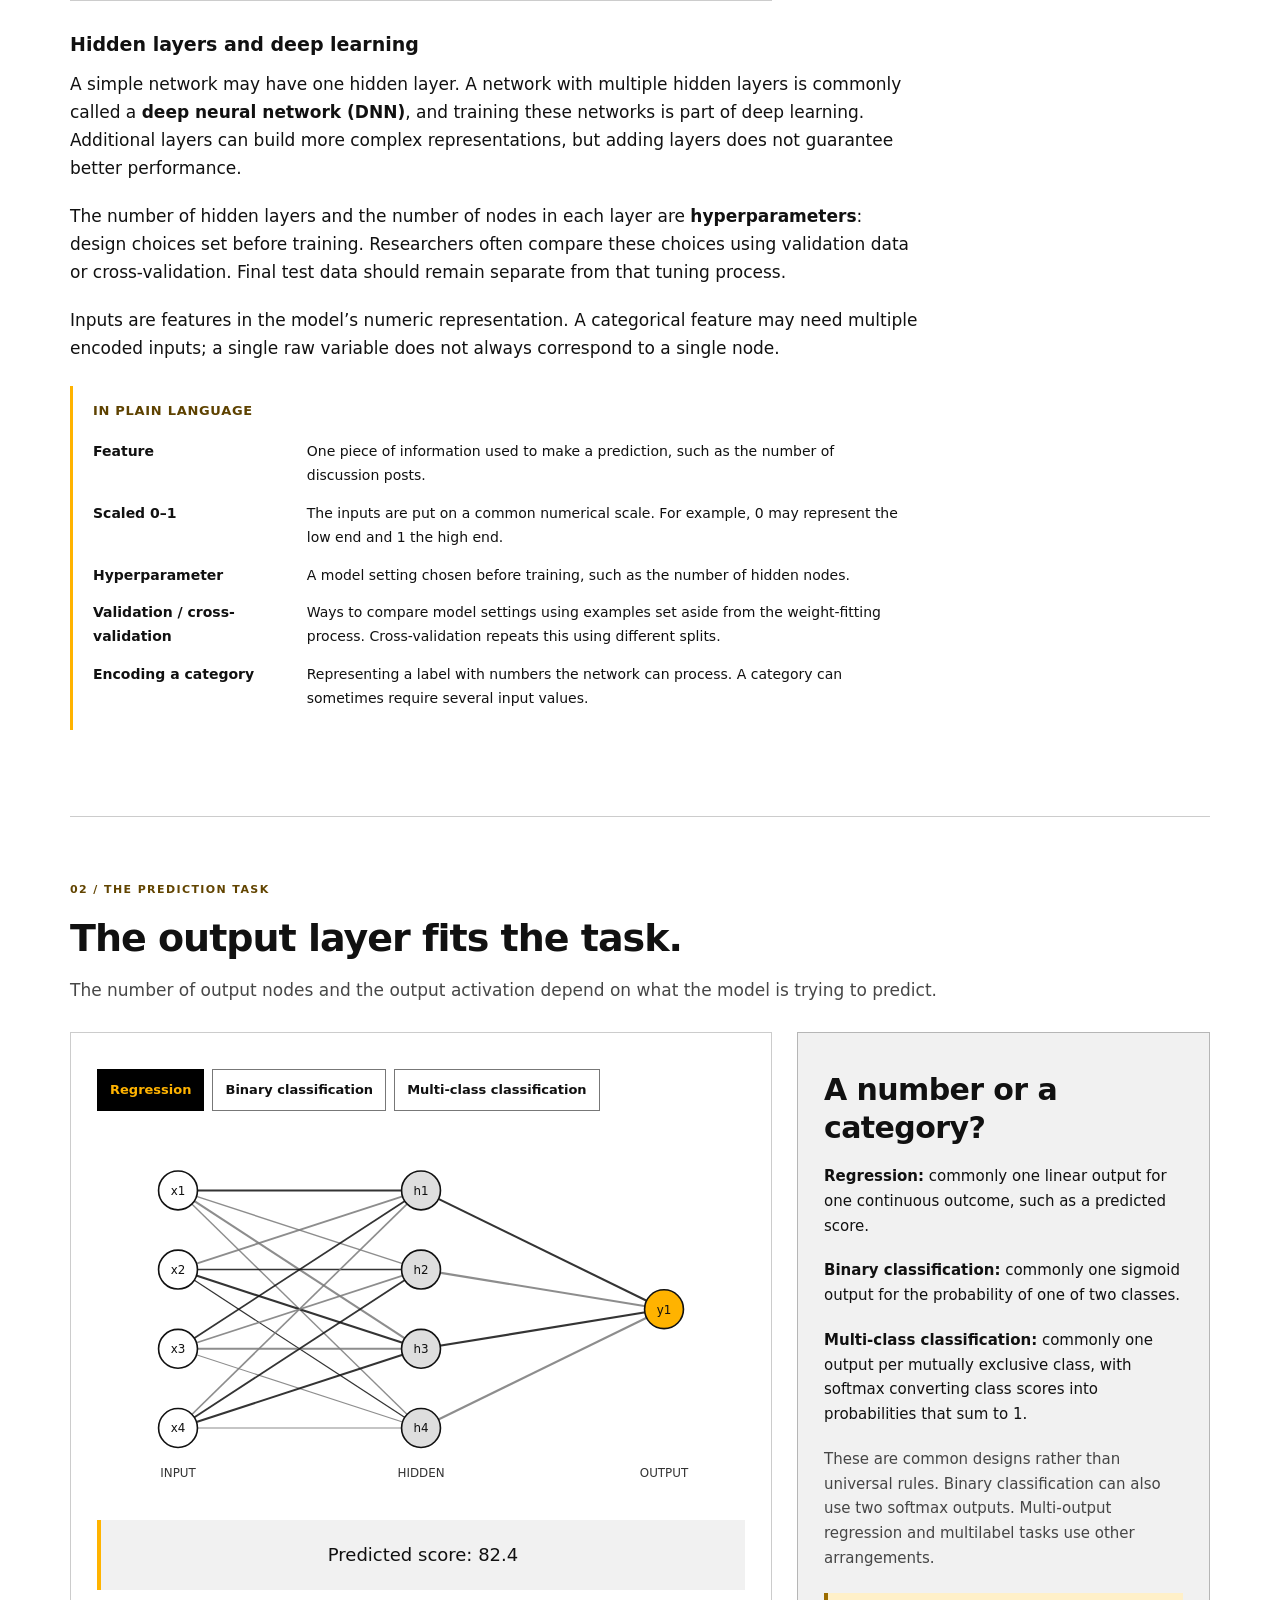
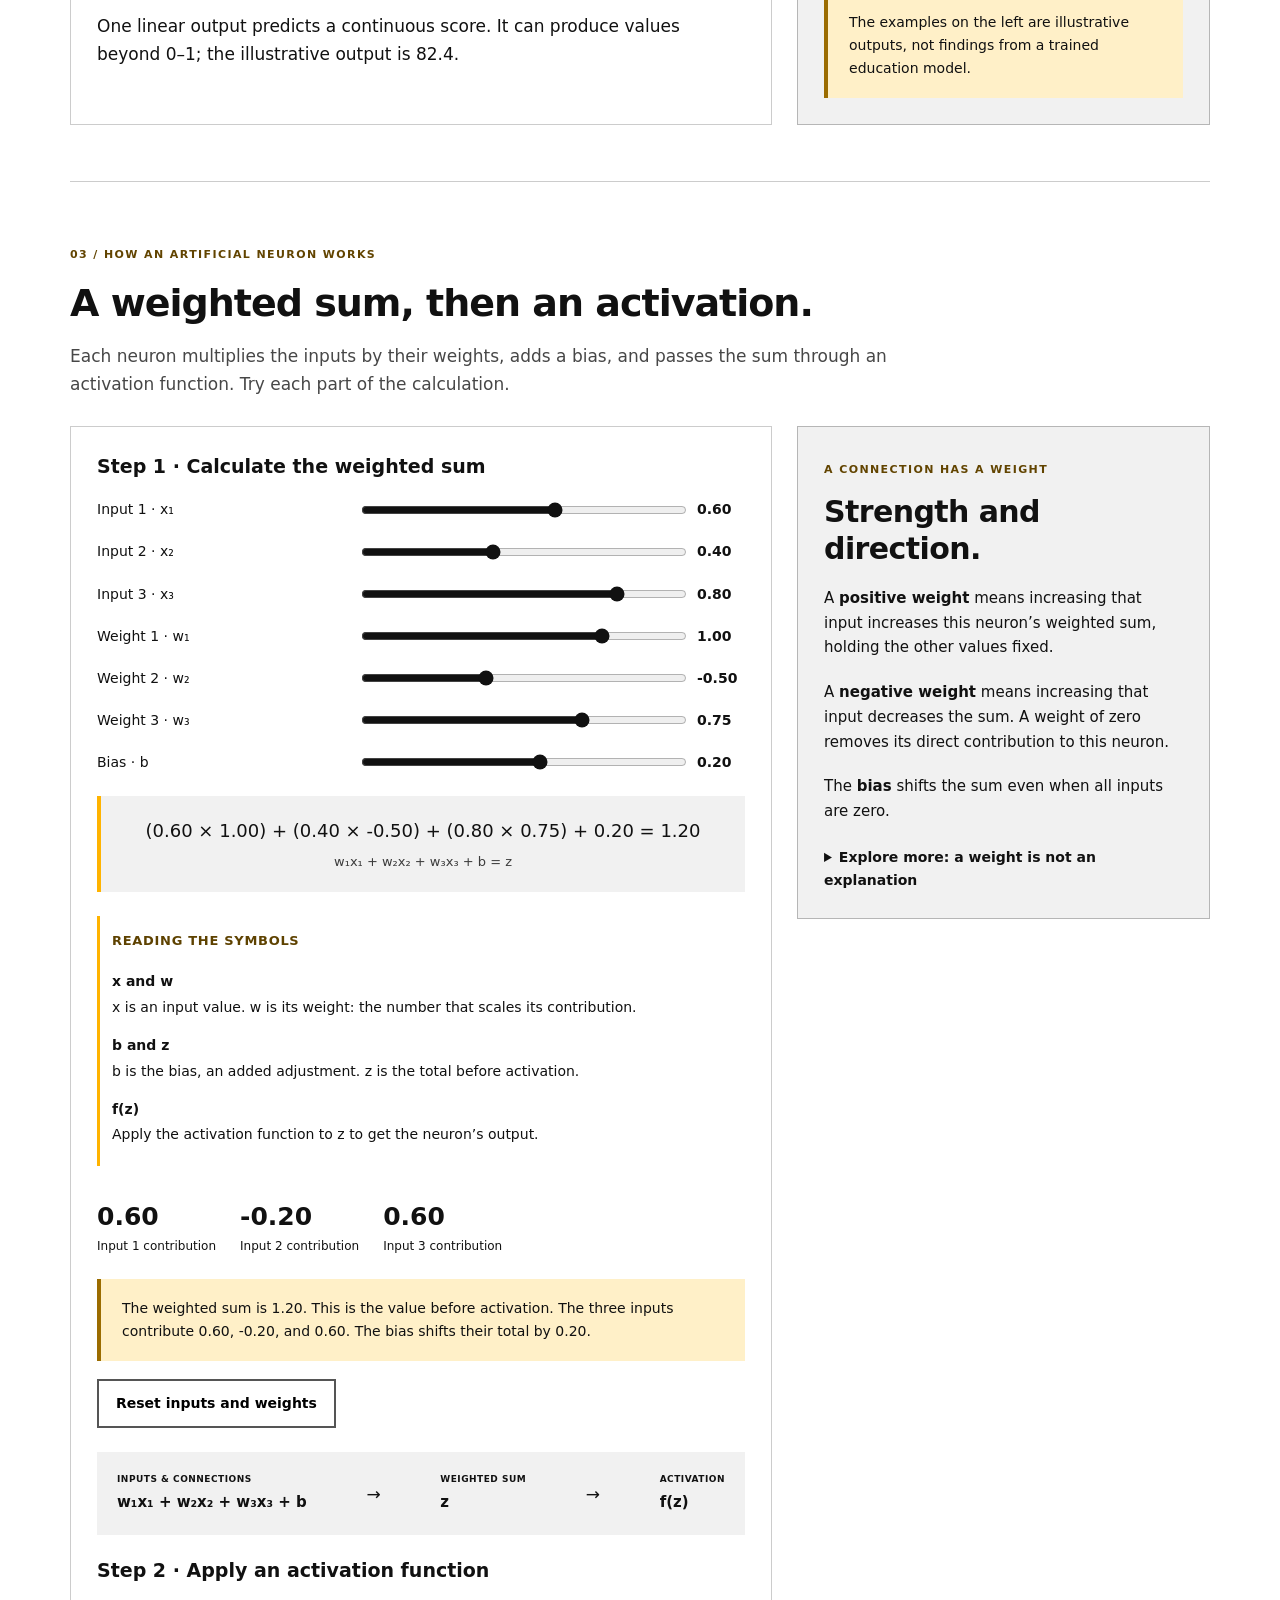
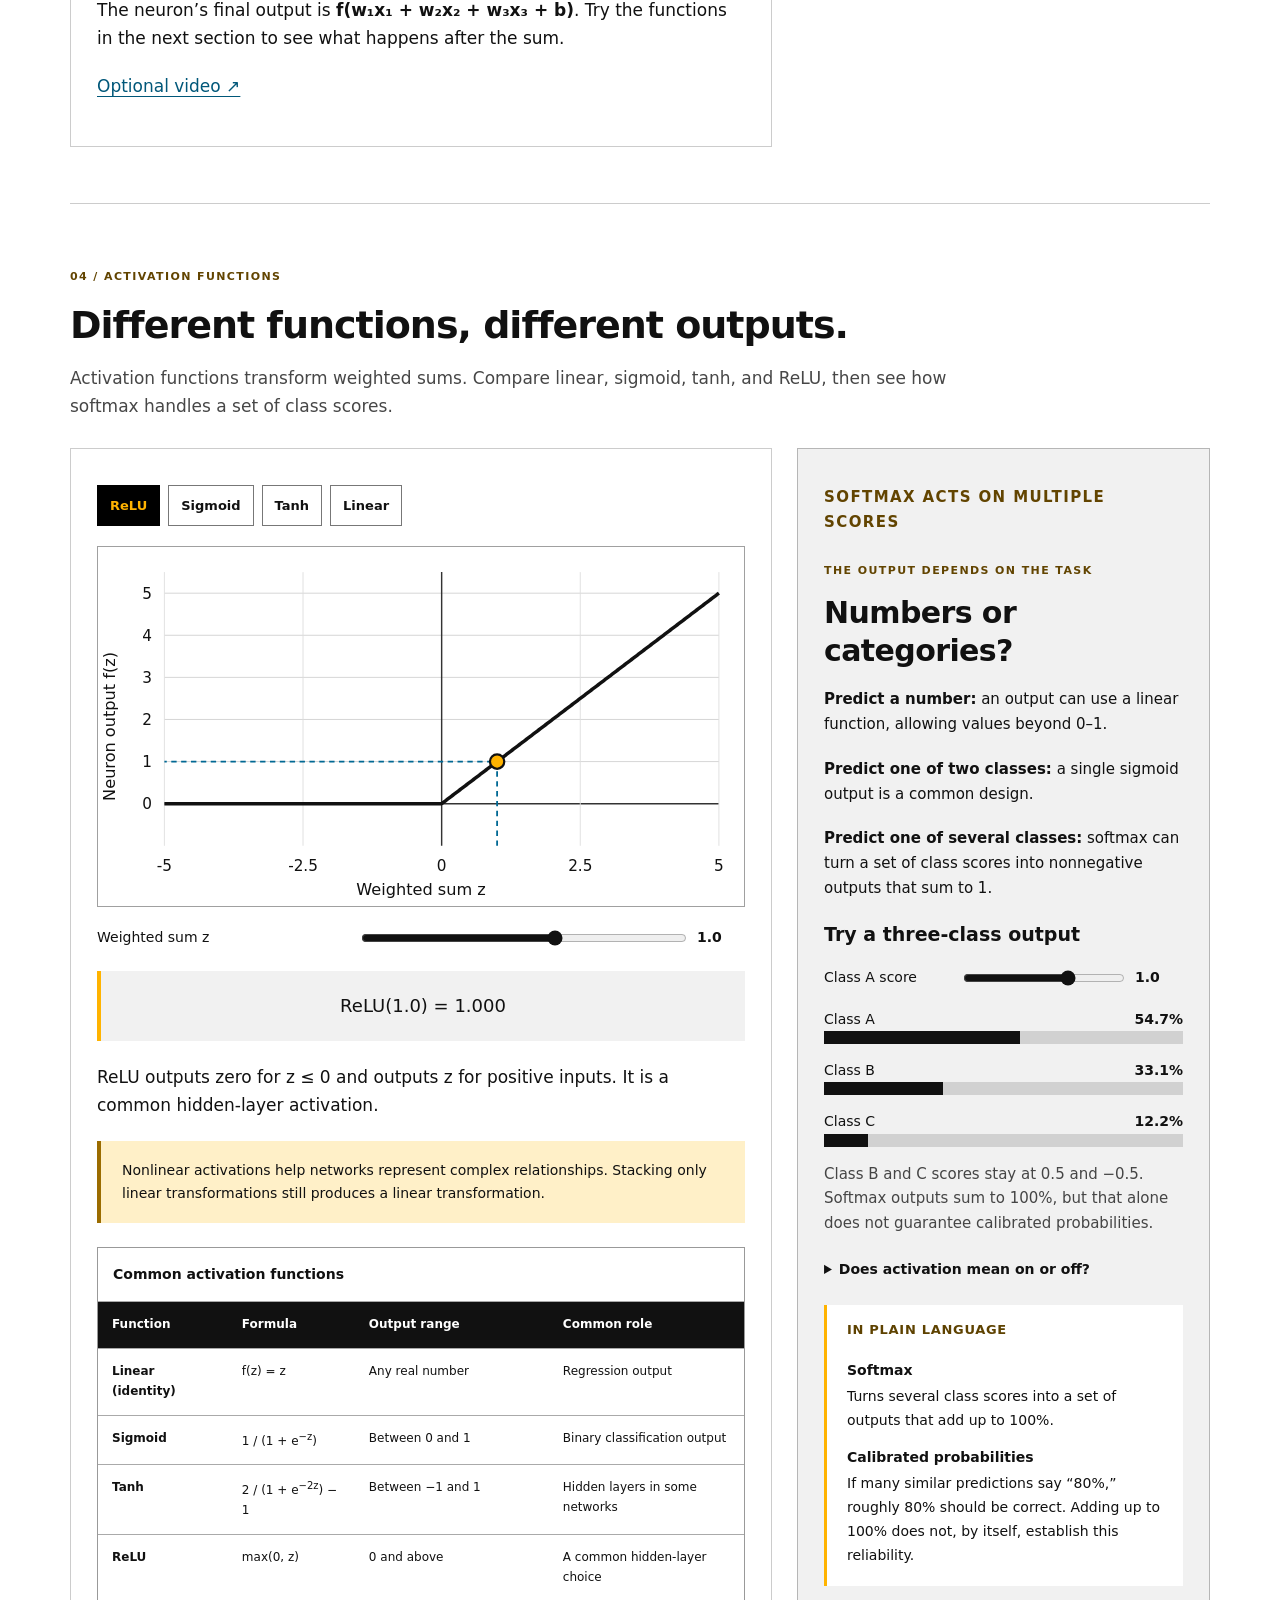
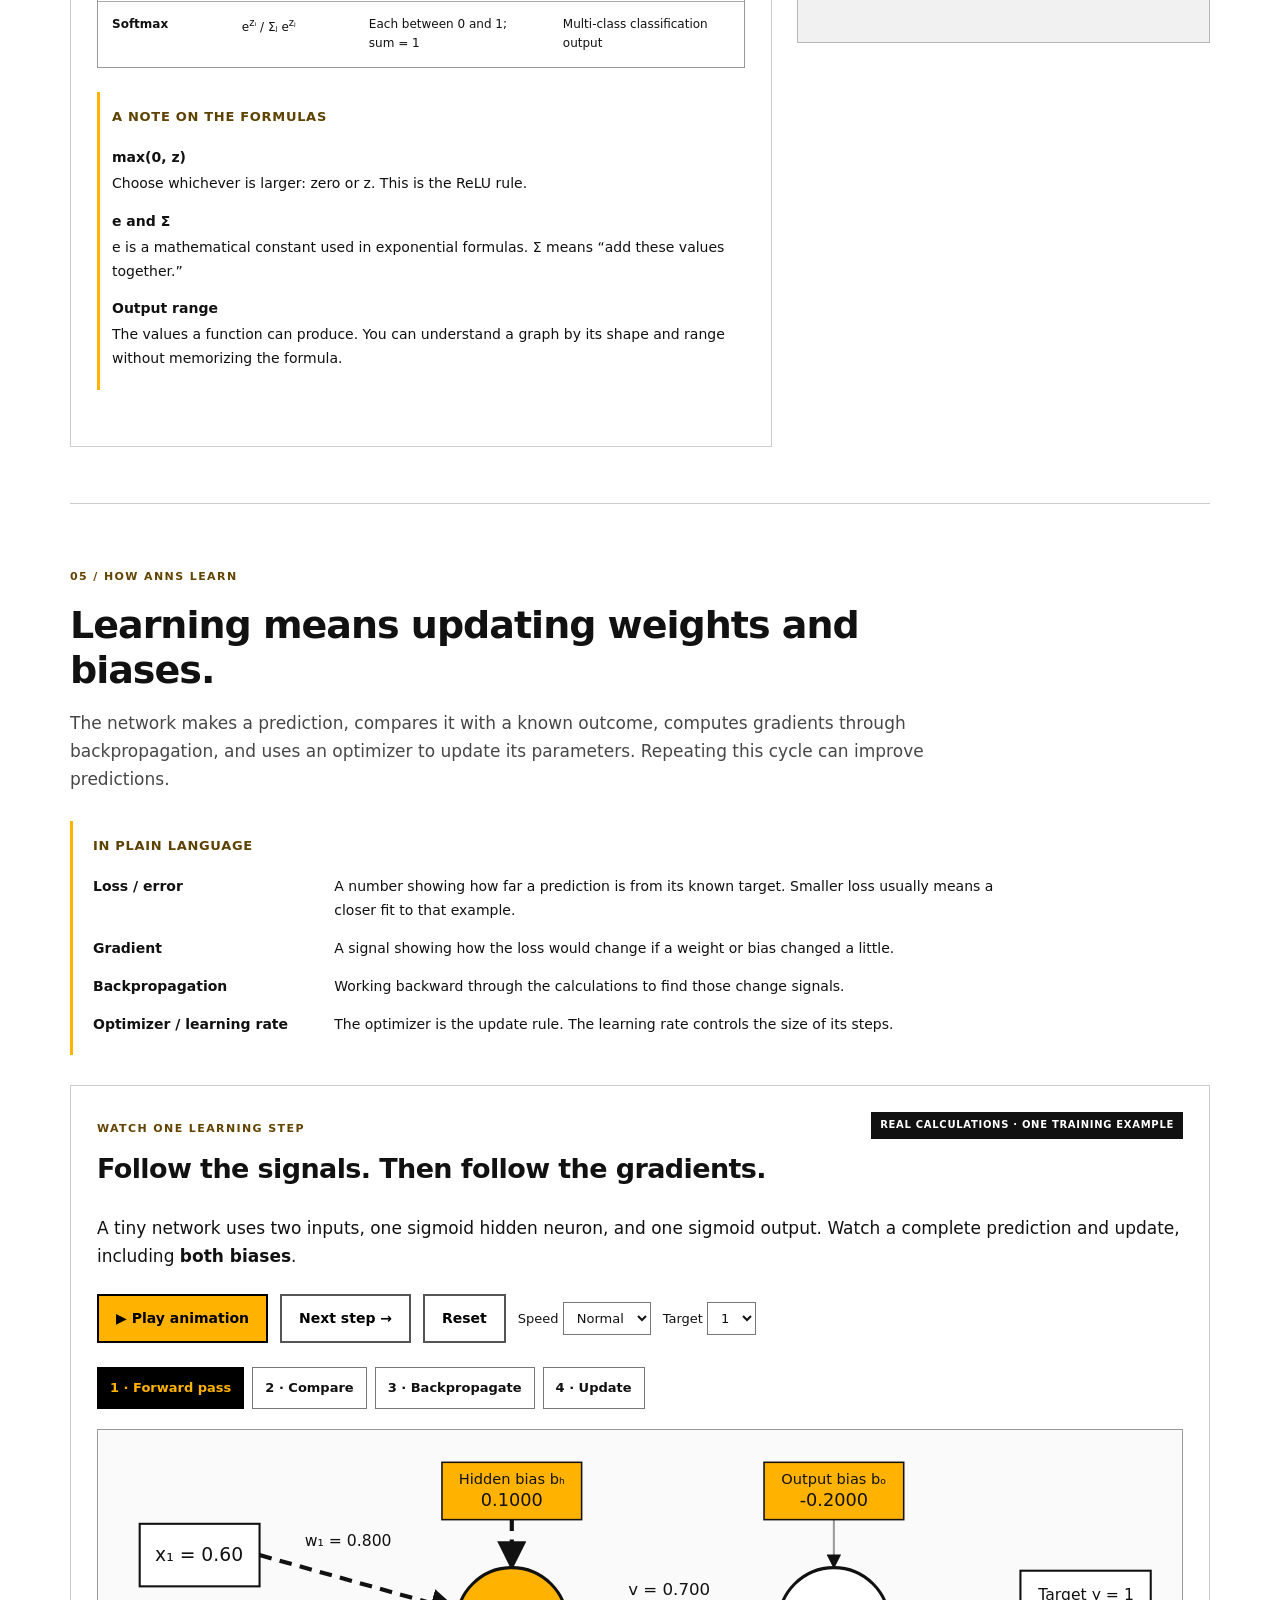
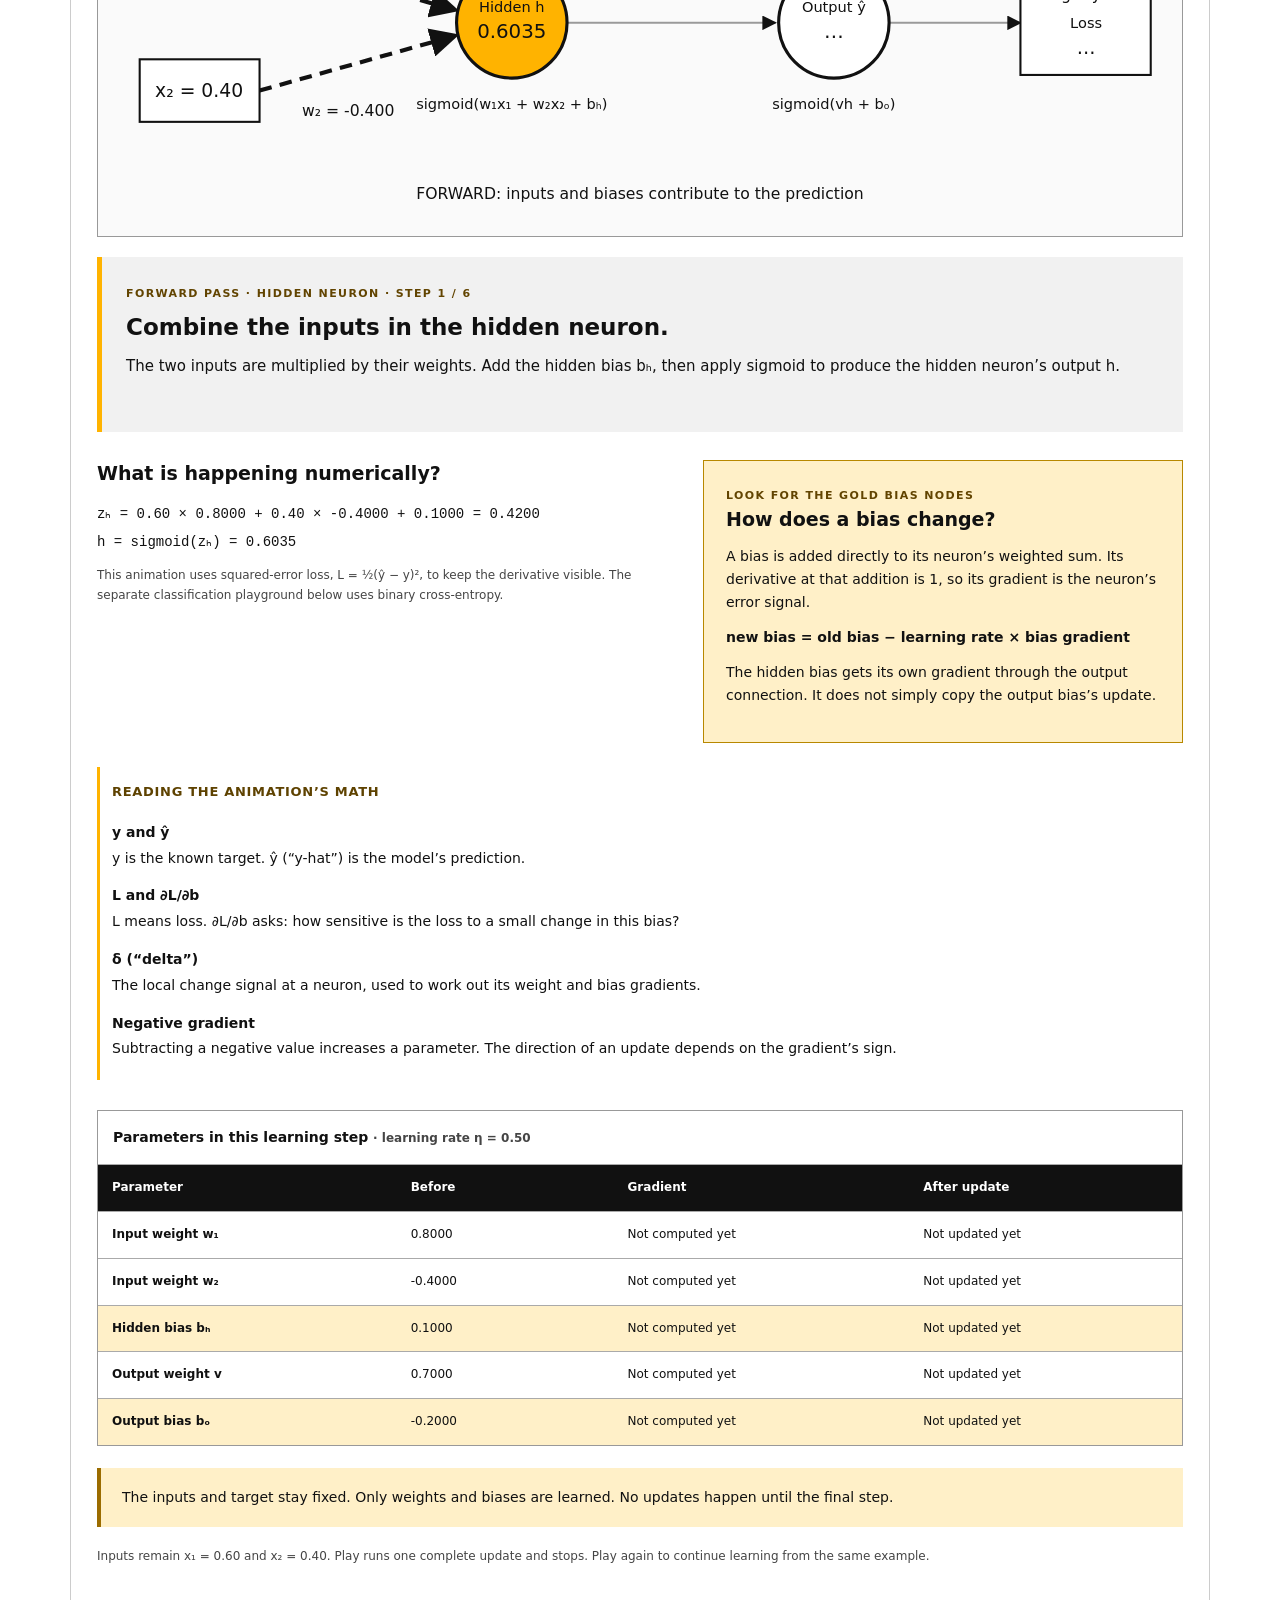
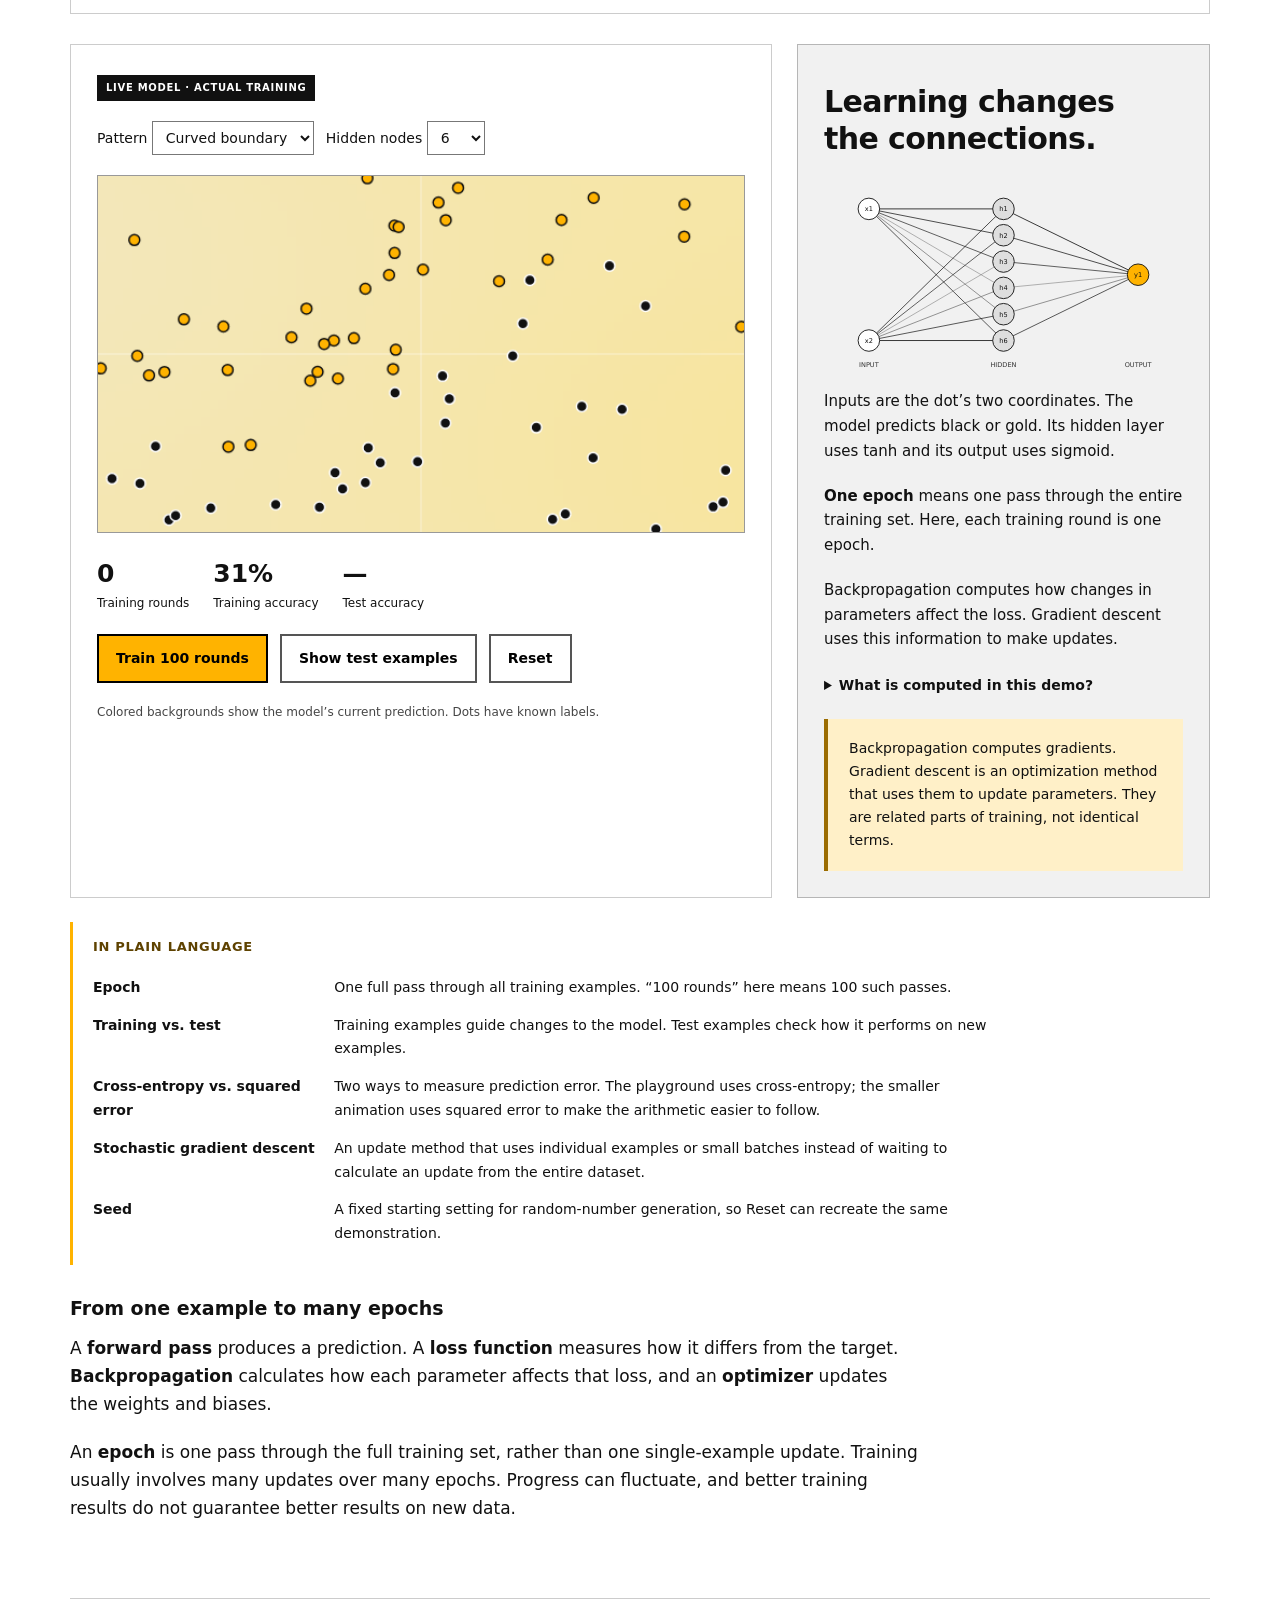
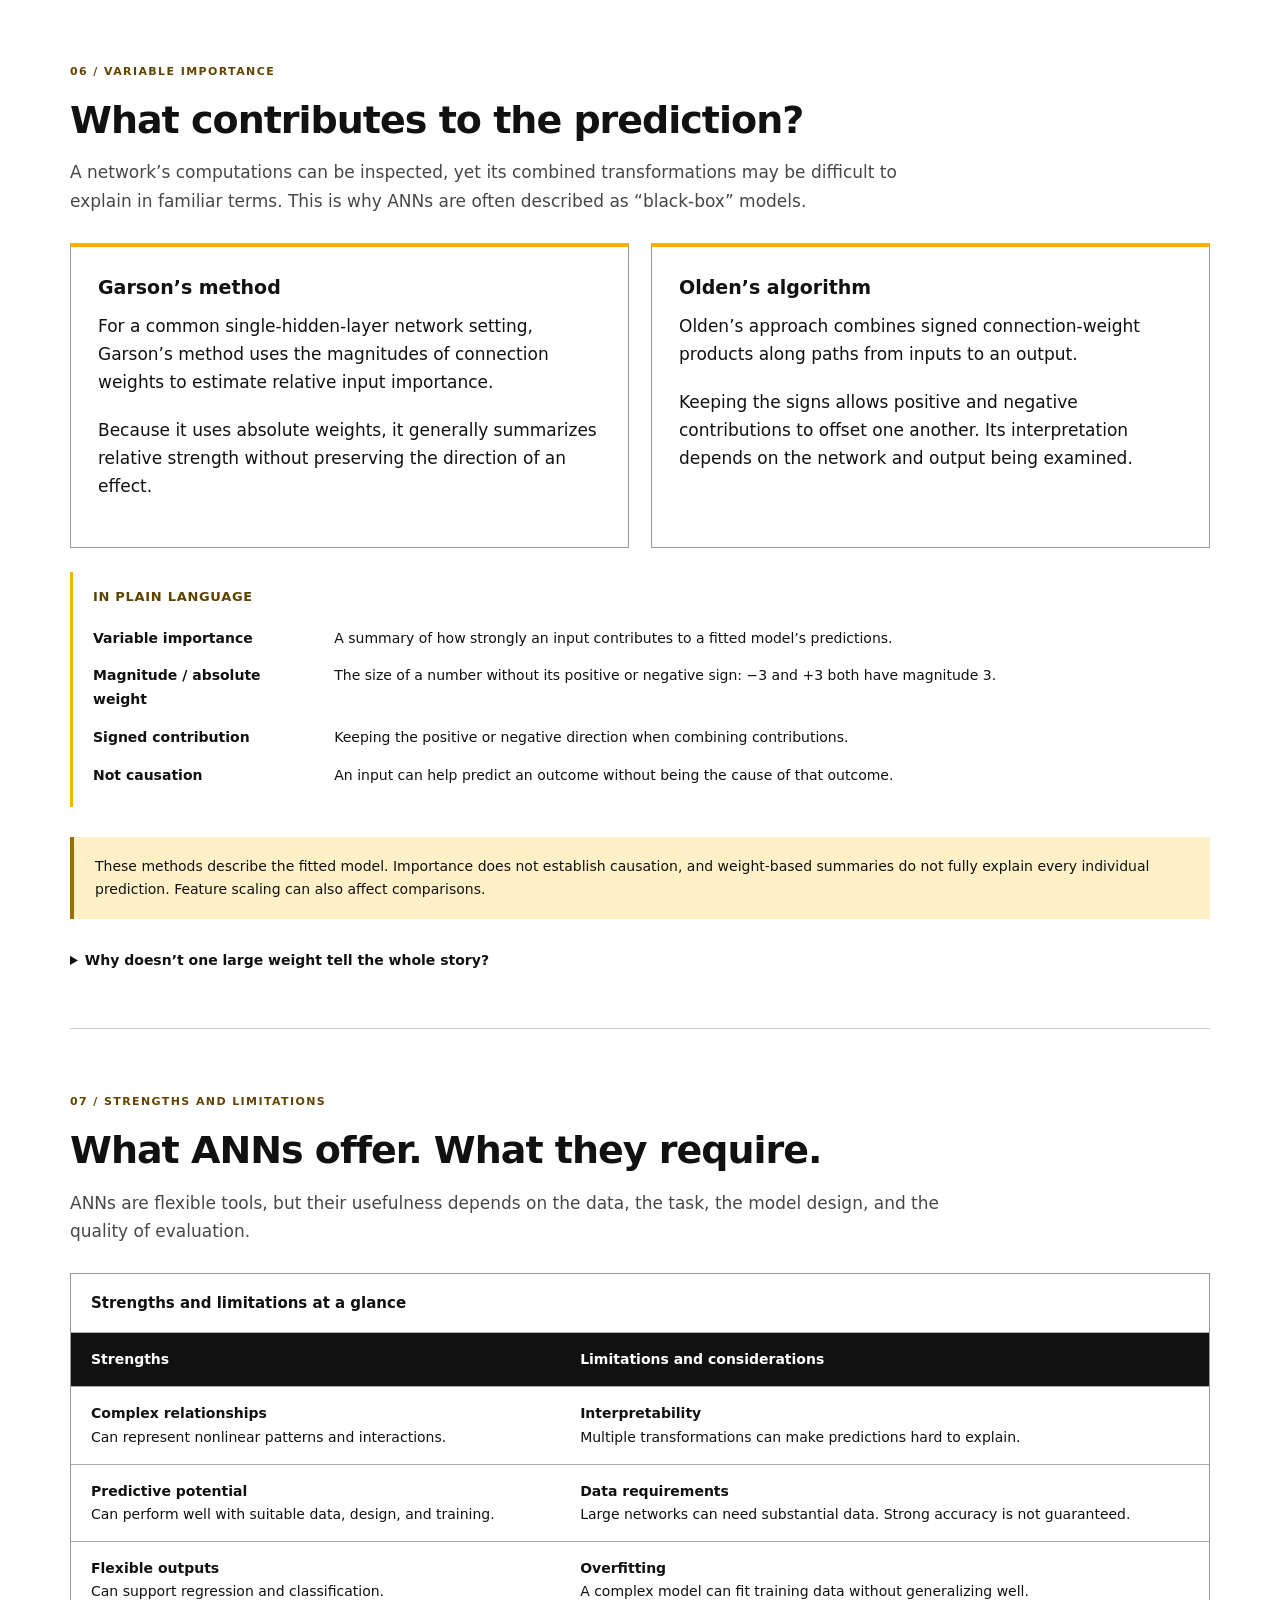
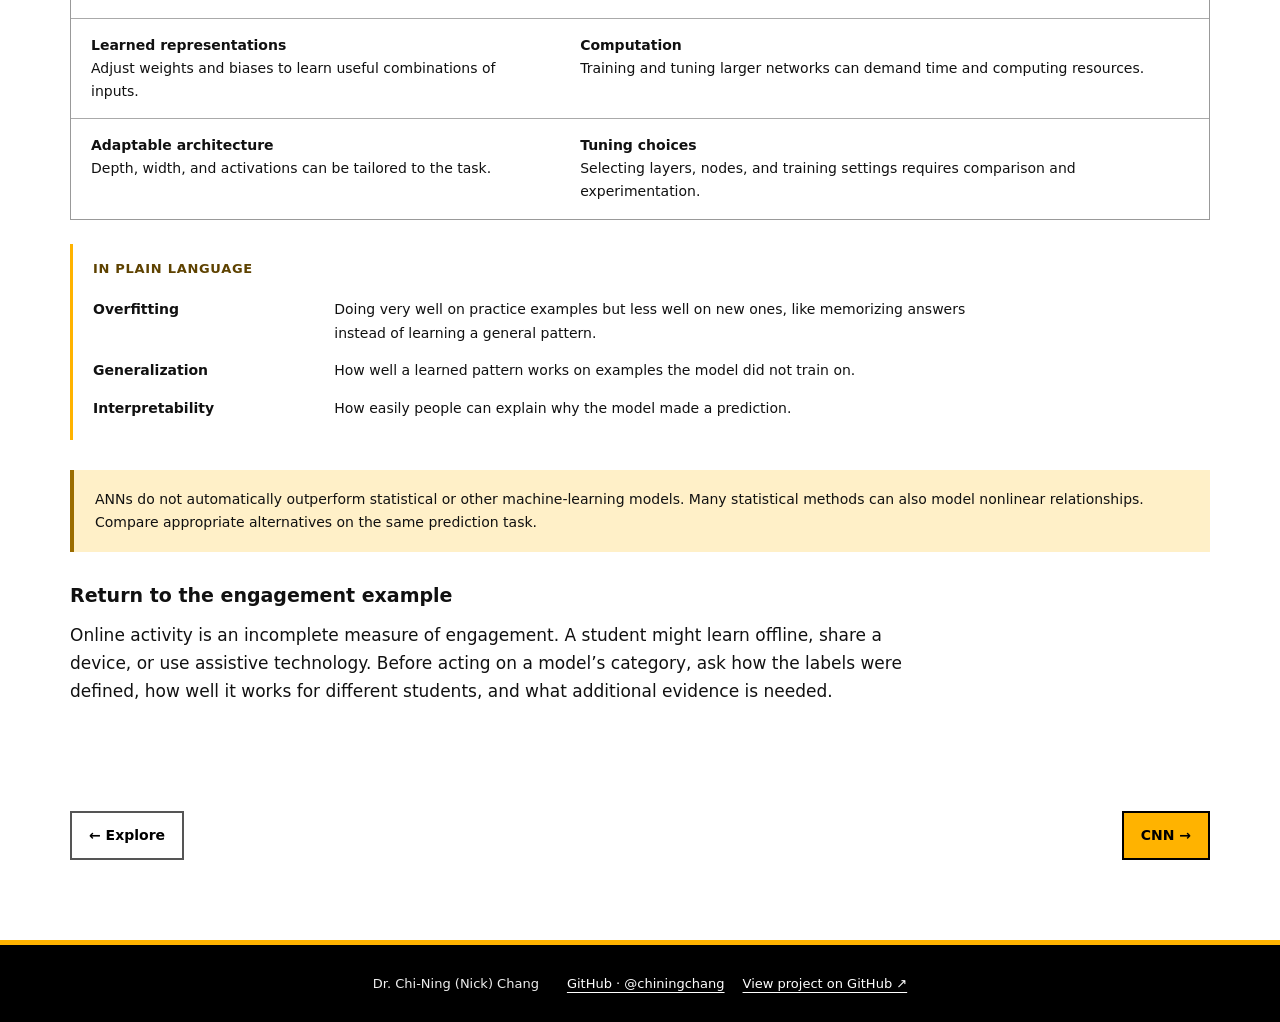
==== commit 3999f0c2: "Add homepage history timeline, architecture shortcuts, and landmark paper introductions" ====
--- a/ann.html
+++ b/ann.html
@@ -1,7 +1,7 @@
 <!DOCTYPE html>
 
 <html lang="en"><head><meta charset="utf-8"/><meta content="width=device-width,initial-scale=1" name="viewport"/><title>Artificial Neural Networks · Deep Learning</title><meta content="Explore deep learning through interactive visual lessons. Begin with artificial neural networks, activations, and an animated explanation of backpropagation and parameter updates." name="description"/><link href="style.css" rel="stylesheet"/></head><body><header><a class="brand" href="index.html"><span class="mark">DL</span> Deep Learning</a><nav aria-label="Architecture chapters" class="architecture-nav"><a href="index.html">Explore</a><a aria-current="page" class="active" href="ann.html">ANN</a><a href="cnn.html">CNN</a><a href="rnn.html">RNN</a><a href="lstm.html">LSTM</a><a href="transformer.html">Transformer</a></nav></header><nav aria-label="On this chapter" class="section-nav"><a href="#overview">ANN overview</a><a href="#anatomy">Structure</a><a href="#outputs">Outputs</a><a href="#weights">Neuron</a><a href="#activation">Activation</a><a href="#learn">Learning</a><a href="#importance">Interpretability</a><a href="#strengths">Strengths &amp; limits</a></nav><main>
-<section class="chapter introduction" id="overview"><div class="hero"><div><div class="pill"><span class="dot"></span> INTERACTIVE LEARNING GUIDE</div><h1>Artificial Neural<br/><em>Networks.</em></h1><p class="subtitle muted">Explore the foundations: layers, weights, activation functions, and learning from prediction errors.</p><div class="actions"><a class="btn" href="#anatomy">Explore the network ↓</a><span class="minitext">One page · No coding required</span></div></div><div class="hero-art"><div class="stamp">Chapter 01</div><svg aria-label="An illustrated network with input, hidden and output layers" class="diagram" id="hero-network" role="img" viewbox="0 0 600 340"></svg><div class="art-caption">Artificial Neural Networks (ANN)</div></div></div><div class="overview-text"><div class="roadmap"><strong>Chapter 01 · Artificial Neural Networks</strong><span>The foundation for the specialized architectures in the other chapters.</span></div><span class="eyebrow">Chapter 01 / Artificial Neural Networks</span><h2>Learning patterns through connections.</h2><p>Artificial neural networks (ANNs) are models made of connected mathematical functions called <strong>neurons</strong> or <strong>nodes</strong>. During training, the model adjusts the weights and biases of those connections to learn patterns in data.</p><p>Their design is loosely inspired by biological neurons. Artificial neurons perform numerical calculations; the analogy does not mean they work like a complete human brain.</p><p>ANNs can model complex, nonlinear relationships for <strong>regression</strong> and <strong>classification</strong>. They are foundational to deep learning. Other architectures build on these concepts, including convolutional networks, recurrent networks, and Transformers.</p><div class="learning-goals"><strong>By the end, you should be able to:</strong><span>Identify the layers of a network.</span><span>Explain weights, bias, and activation.</span><span>Describe how training updates a model.</span><span>Recognize the limits of a prediction.</span></div><aside aria-label="In plain language" class="plain-language"><h3>In plain language</h3><dl><div><dt>Regression</dt><dd>Predicting a number, such as an assessment score.</dd></div><div><dt>Classification</dt><dd>Predicting a category, such as cat, dog, or lion.</dd></div><div><dt>Nonlinear</dt><dd>The relationship can bend or change in more complex ways than a single straight line.</dd></div></dl></aside></div></section>
+<section class="chapter introduction" id="overview"><div class="hero"><div><div class="pill"><span class="dot"></span> INTERACTIVE LEARNING GUIDE</div><h1>Artificial Neural<br/><em>Networks.</em></h1><p class="subtitle muted">Explore the foundations: layers, weights, activation functions, and learning from prediction errors.</p><div class="actions"><a class="btn" href="#anatomy">Explore the network ↓</a><span class="minitext">One page · No coding required</span></div></div><div class="hero-art"><div class="stamp">Chapter 01</div><svg aria-label="An illustrated network with input, hidden and output layers" class="diagram" id="hero-network" role="img" viewbox="0 0 600 340"></svg><div class="art-caption">Artificial Neural Networks (ANN)</div></div></div><aside class="paper-spotlight" id="ann-paper" aria-labelledby="ann-paper-title"><div class="paper-year">1943</div><div><span class="paper-label">A landmark paper</span><h2 id="ann-paper-title">A Logical Calculus of the Ideas Immanent in Nervous Activity</h2><p class="paper-authors">Warren S. McCulloch &amp; Walter Pitts</p><p>What if a simplified neuron could be described mathematically? This foundational paper showed how networks of on-or-off neurons could represent logical operations.</p><p class="paper-context">This is an early foundation of artificial neural networks, rather than the modern trainable network used in this lesson.</p><a class="btn" href="https://doi.org/10.1007/BF02478259" target="_blank" rel="noopener noreferrer">Explore the original paper ↗</a><p class="paper-citation-link">McCulloch, W. S., &amp; Pitts, W. (1943). Bulletin of Mathematical Biophysics, 5, 115–133.</p><p class="paper-secondary">Another milestone: <a href="https://doi.org/10.1037/h0042519" target="_blank" rel="noopener noreferrer">Rosenblatt’s 1958 perceptron paper ↗</a> developed the idea of learning from examples.</p></div></aside><div class="overview-text"><div class="roadmap"><strong>Chapter 01 · Artificial Neural Networks</strong><span>The foundation for the specialized architectures in the other chapters.</span></div><span class="eyebrow">Chapter 01 / Artificial Neural Networks</span><h2>Learning patterns through connections.</h2><p>Artificial neural networks (ANNs) are models made of connected mathematical functions called <strong>neurons</strong> or <strong>nodes</strong>. During training, the model adjusts the weights and biases of those connections to learn patterns in data.</p><p>Their design is loosely inspired by biological neurons. Artificial neurons perform numerical calculations; the analogy does not mean they work like a complete human brain.</p><p>ANNs can model complex, nonlinear relationships for <strong>regression</strong> and <strong>classification</strong>. They are foundational to deep learning. Other architectures build on these concepts, including convolutional networks, recurrent networks, and Transformers.</p><div class="learning-goals"><strong>By the end, you should be able to:</strong><span>Identify the layers of a network.</span><span>Explain weights, bias, and activation.</span><span>Describe how training updates a model.</span><span>Recognize the limits of a prediction.</span></div><aside aria-label="In plain language" class="plain-language"><h3>In plain language</h3><dl><div><dt>Regression</dt><dd>Predicting a number, such as an assessment score.</dd></div><div><dt>Classification</dt><dd>Predicting a category, such as cat, dog, or lion.</dd></div><div><dt>Nonlinear</dt><dd>The relationship can bend or change in more complex ways than a single straight line.</dd></div></dl></aside></div></section>
 <section class="chapter" id="anatomy"><div class="lesson-heading"><span class="eyebrow">01 / Network structure</span><h1>Inputs, hidden layers, and outputs.</h1><p class="muted">An ANN typically has an input layer, one or more hidden layers, and an output layer. Each layer has a different role in making a prediction.</p></div><div class="workspace"><div class="lab"><p>Consider predicting engagement in an online course from four features. Select a layer to explore the information moving through this illustration.</p><div class="network-choice"><button data-layer="input">Input layer</button><button data-layer="hidden">Hidden layer</button><button data-layer="output">Output layer</button></div><svg aria-label="Four input features, hidden nodes, and three engagement-category outputs" class="diagram" id="anatomy-network" role="img" viewbox="0 0 600 340"></svg><div aria-live="polite" class="callout" id="layer-description">Select a layer to explore its role.</div><div class="controls"><label>Diagram depth <select id="depth"><option value="1">1</option><option value="2">2</option><option value="3">3</option></select></label></div><p class="minitext">This control changes the structure illustration only; the student-score demonstration keeps a fixed single hidden layer. A network with multiple hidden layers is commonly called a deep neural network. More depth does not automatically mean better predictions.</p></div><aside class="aside"><span class="eyebrow">Try changing the inputs</span><h2>One student.<br/>Four features.</h2><div id="student-controls"></div><div class="probs" id="student-probs"></div><p class="minitext">Synthetic demonstration with fixed, invented weights. All inputs are scaled 0–1. These outputs are model scores, not validated measures of actual engagement.</p></aside></div><div class="reading-block"><h3>Hidden layers and deep learning</h3><p>A simple network may have one hidden layer. A network with multiple hidden layers is commonly called a <strong>deep neural network (DNN)</strong>, and training these networks is part of deep learning. Additional layers can build more complex representations, but adding layers does not guarantee better performance.</p><p>The number of hidden layers and the number of nodes in each layer are <strong>hyperparameters</strong>: design choices set before training. Researchers often compare these choices using validation data or cross-validation. Final test data should remain separate from that tuning process.</p><p>Inputs are features in the model’s numeric representation. A categorical feature may need multiple encoded inputs; a single raw variable does not always correspond to a single node.</p><aside aria-label="In plain language" class="plain-language"><h3>In plain language</h3><dl><div><dt>Feature</dt><dd>One piece of information used to make a prediction, such as the number of discussion posts.</dd></div><div><dt>Scaled 0–1</dt><dd>The inputs are put on a common numerical scale. For example, 0 may represent the low end and 1 the high end.</dd></div><div><dt>Hyperparameter</dt><dd>A model setting chosen before training, such as the number of hidden nodes.</dd></div><div><dt>Validation / cross-validation</dt><dd>Ways to compare model settings using examples set aside from the weight-fitting process. Cross-validation repeats this using different splits.</dd></div><div><dt>Encoding a category</dt><dd>Representing a label with numbers the network can process. A category can sometimes require several input values.</dd></div></dl></aside></div></section><section class="chapter" id="outputs"><div class="lesson-heading"><span class="eyebrow">02 / The prediction task</span><h1>The output layer fits the task.</h1><p class="muted">The number of output nodes and the output activation depend on what the model is trying to predict.</p></div><div class="workspace"><div class="lab"><div class="tabs" id="task-tabs"><button aria-pressed="true" class="selected" data-task="regression">Regression</button><button aria-pressed="false" data-task="binary">Binary classification</button><button aria-pressed="false" data-task="multiclass">Multi-class classification</button></div><svg aria-label="Network output structure for the selected prediction task" class="diagram" id="output-network" role="img" viewbox="0 0 600 340"></svg><div aria-live="polite" class="equation" id="task-result"></div><p id="task-description"></p></div><aside class="aside"><h2>A number or a category?</h2><p><strong>Regression:</strong> commonly one linear output for one continuous outcome, such as a predicted score.</p><p><strong>Binary classification:</strong> commonly one sigmoid output for the probability of one of two classes.</p><p><strong>Multi-class classification:</strong> commonly one output per mutually exclusive class, with softmax converting class scores into probabilities that sum to 1.</p><p class="minitext">These are common designs rather than universal rules. Binary classification can also use two softmax outputs. Multi-output regression and multilabel tasks use other arrangements.</p><div class="callout">The examples on the left are illustrative outputs, not findings from a trained education model.</div></aside></div></section>
 <section class="chapter" id="weights"><div class="lesson-heading"><span class="eyebrow">03 / How an artificial neuron works</span><h1>A weighted sum, then an activation.</h1><p class="muted">Each neuron multiplies the inputs by their weights, adds a bias, and passes the sum through an activation function. Try each part of the calculation.</p></div><div class="workspace"><div class="lab"><h3>Step 1 · Calculate the weighted sum</h3><div id="neuron-controls"></div><div class="equation"><div id="sum-equation"></div><small>w₁x₁ + w₂x₂ + w₃x₃ + b = z</small></div><aside aria-label="Reading the symbols" class="plain-language"><h3>Reading the symbols</h3><dl><div><dt>x and w</dt><dd>x is an input value. w is its weight: the number that scales its contribution.</dd></div><div><dt>b and z</dt><dd>b is the bias, an added adjustment. z is the total before activation.</dd></div><div><dt>f(z)</dt><dd>Apply the activation function to z to get the neuron’s output.</dd></div></dl></aside><div class="metric"><div><strong id="weighted1"></strong>Input 1 contribution</div><div><strong id="weighted2"></strong>Input 2 contribution</div><div><strong id="weighted3"></strong>Input 3 contribution</div></div><div aria-live="polite" class="callout" id="neuron-observation"></div><button class="btn secondary" id="reset-neuron" style="margin-top:18px">Reset inputs and weights</button><div aria-label="A neuron combines weighted inputs and bias, then applies activation" class="neuron-flow"><div><small>INPUTS &amp; CONNECTIONS</small><strong>w₁x₁ + w₂x₂ + w₃x₃ + b</strong></div><span aria-hidden="true">→</span><div><small>WEIGHTED SUM</small><strong>z</strong></div><span aria-hidden="true">→</span><div><small>ACTIVATION</small><strong>f(z)</strong></div></div><h3 style="margin-top:22px">Step 2 · Apply an activation function</h3><p>The neuron’s final output is <strong>f(w₁x₁ + w₂x₂ + w₃x₃ + b)</strong>. Try the functions in the next section to see what happens after the sum.</p><p><a class="text-link" href="https://www.youtube.com/watch?v=HJIjKrOpveE" rel="noopener noreferrer" target="_blank">Optional video ↗</a></p></div><aside class="aside"><span class="eyebrow">A connection has a weight</span><h2>Strength and direction.</h2><p>A <strong>positive weight</strong> means increasing that input increases this neuron’s weighted sum, holding the other values fixed.</p><p>A <strong>negative weight</strong> means increasing that input decreases the sum. A weight of zero removes its direct contribution to this neuron.</p><p>The <strong>bias</strong> shifts the sum even when all inputs are zero.</p><details><summary>Explore more: a weight is not an explanation</summary><p>A single connection describes a local calculation. Its weight alone does not explain the feature’s total effect across a multilayer network.</p></details></aside></div></section>
 <section class="chapter" id="activation"><div class="lesson-heading"><span class="eyebrow">04 / Activation functions</span><h1>Different functions, different outputs.</h1><p class="muted">Activation functions transform weighted sums. Compare linear, sigmoid, tanh, and ReLU, then see how softmax handles a set of class scores.</p></div><div class="workspace"><div class="lab"><div class="tabs" id="activation-tabs"><button class="selected" data-function="relu">ReLU</button><button data-function="sigmoid">Sigmoid</button><button data-function="tanh">Tanh</button><button data-function="linear">Linear</button></div><svg aria-label="Activation function plot" class="activation-plot" id="activation-plot" role="img" viewbox="0 0 720 400"></svg><div class="range-row"><label for="z">Weighted sum z</label><input id="z" max="5" min="-5" step=".1" type="range" value="1"/><output id="z-value"></output></div><div class="equation"><div aria-live="polite" id="activation-value"></div></div><p id="activation-description"></p><div class="callout">Nonlinear activations help networks represent complex relationships. Stacking only linear transformations still produces a linear transformation.</div><div class="table-wrap"><table><caption>Common activation functions</caption><thead><tr><th scope="col">Function</th><th scope="col">Formula</th><th scope="col">Output range</th><th scope="col">Common role</th></tr></thead><tbody><tr><th scope="row">Linear (identity)</th><td>f(z) = z</td><td>Any real number</td><td>Regression output</td></tr><tr><th scope="row">Sigmoid</th><td>1 / (1 + e<sup>−z</sup>)</td><td>Between 0 and 1</td><td>Binary classification output</td></tr><tr><th scope="row">Tanh</th><td>2 / (1 + e<sup>−2z</sup>) − 1</td><td>Between −1 and 1</td><td>Hidden layers in some networks</td></tr><tr><th scope="row">ReLU</th><td>max(0, z)</td><td>0 and above</td><td>A common hidden-layer choice</td></tr><tr><th scope="row">Softmax</th><td>e<sup>zᵢ</sup> / Σⱼ e<sup>zⱼ</sup></td><td>Each between 0 and 1; sum = 1</td><td>Multi-class classification output</td></tr></tbody></table></div><aside aria-label="A note on the formulas" class="plain-language"><h3>A note on the formulas</h3><dl><div><dt>max(0, z)</dt><dd>Choose whichever is larger: zero or z. This is the ReLU rule.</dd></div><div><dt>e and Σ</dt><dd>e is a mathematical constant used in exponential formulas. Σ means “add these values together.”</dd></div><div><dt>Output range</dt><dd>The values a function can produce. You can understand a graph by its shape and range without memorizing the formula.</dd></div></dl></aside></div><aside class="aside"><p class="eyebrow">Softmax acts on multiple scores</p><span class="eyebrow">The output depends on the task</span><h2>Numbers or categories?</h2><p><strong>Predict a number:</strong> an output can use a linear function, allowing values beyond 0–1.</p><p><strong>Predict one of two classes:</strong> a single sigmoid output is a common design.</p><p><strong>Predict one of several classes:</strong> softmax can turn a set of class scores into nonnegative outputs that sum to 1.</p><h3>Try a three-class output</h3><div class="range-row"><label for="classscore">Class A score</label><input id="classscore" max="3" min="-3" step=".1" type="range" value="1"/><output id="score-value"></output></div><div class="probs" id="softmax-probs"></div><p class="minitext">Class B and C scores stay at 0.5 and −0.5. Softmax outputs sum to 100%, but that alone does not guarantee calibrated probabilities.</p><details><summary>Does activation mean on or off?</summary><p>Not always. Sigmoid and tanh have smooth outputs. ReLU outputs zero for nonpositive inputs and passes positive inputs through. The function controls a numerical transformation, not a conscious decision.</p></details><aside aria-label="In plain language" class="plain-language"><h3>In plain language</h3><dl><div><dt>Softmax</dt><dd>Turns several class scores into a set of outputs that add up to 100%.</dd></div><div><dt>Calibrated probabilities</dt><dd>If many similar predictions say “80%,” roughly 80% should be correct. Adding up to 100% does not, by itself, establish this reliability.</dd></div></dl></aside></aside></div></section>
--- a/style.css
+++ b/style.css
@@ -1,9 +1,15 @@
-:root{--gold:#ffb300;--ink:#111;--muted:#474747;--line:#a5a5a5;--paper:#fff;--blue:#006894;--rust:#b02e01}*{box-sizing:border-box}html{scroll-behavior:smooth}body{margin:0;background:#fff;color:var(--ink);font:17px/1.65 system-ui,-apple-system,BlinkMacSystemFont,'Segoe UI',sans-serif}button,input,select{font:inherit}button{cursor:pointer}button:focus-visible,input:focus-visible,select:focus-visible,summary:focus-visible,a:focus-visible{outline:3px solid #006894;outline-offset:4px}a{color:#005779;text-underline-offset:4px}header{background:#000;color:white;position:sticky;top:0;z-index:10;display:flex;justify-content:space-between;gap:20px;align-items:center;flex-wrap:wrap;padding:18px max(24px,calc((100vw - 1220px)/2));border-bottom:5px solid var(--gold)}.brand{font-size:23px;display:flex;align-items:center;gap:12px;font-weight:800;letter-spacing:-.6px}.mark{background:var(--gold);color:black;width:42px;height:38px;display:grid;place-items:center;font-size:18px;letter-spacing:-1px}nav{display:flex;gap:3px;flex-wrap:wrap}nav a{color:white;text-decoration:none;font-size:12px;padding:6px 9px;border-bottom:2px solid transparent}nav a:hover,nav a.active{color:var(--gold);border-color:var(--gold)}main{max-width:1200px;margin:auto;padding:25px 30px 50px}.chapter{padding:65px 0;border-bottom:1px solid #b8b8b8;scroll-margin-top:125px}.chapter:last-child{border:0}.chapter.introduction{padding-top:0}.hero{display:grid;grid-template-columns:1.1fr 1fr;align-items:center;gap:40px;background:#111;color:white;padding:42px;margin-top:10px}.hero h1{font-size:clamp(40px,4.7vw,62px);line-height:1.08;letter-spacing:-2px;margin:25px 0;font-weight:850}.hero h1 em{color:var(--gold);font-style:normal}.hero .muted{color:#ededed}.hero .minitext{color:#e3e3e3}.hero .actions{align-items:start;flex-direction:column}.pill{font-size:10px;font-weight:750;letter-spacing:1.6px;display:flex;gap:9px;align-items:center}.dot{width:8px;height:8px;background:var(--gold);border-radius:50%}.hero-art{background:#fff;color:#111;position:relative;padding:36px 12px 18px}.hero-art svg{width:100%;height:auto}.stamp{background:var(--gold);color:black;position:absolute;top:0;right:0;padding:8px 14px;font-size:12px;font-weight:750}.art-caption{text-align:center;font-size:14px;font-weight:700}.eyebrow{font-size:11px;letter-spacing:1.4px;text-transform:uppercase;font-weight:800;color:#624400}h1,h2,h3{color:inherit}h2{font-size:30px;line-height:1.25;letter-spacing:-.6px;margin:12px 0 18px}h3{font-size:19px;line-height:1.4;margin:0 0 12px}p{margin:10px 0 20px}.muted{color:var(--muted)}.subtitle{font-size:18px;max-width:630px}.overview-text{max-width:850px;margin-top:35px}.roadmap{border-left:5px solid var(--gold);background:#f1f1f1;padding:17px 22px;margin-bottom:30px;font-size:14px}.roadmap strong,.roadmap span{display:block}.roadmap span{color:#414141;margin-top:4px}.learning-goals{background:var(--gold);padding:22px 26px;margin-top:25px;color:#000;font-size:15px}.learning-goals span{display:block;margin-top:7px}.learning-goals span:before{content:'✓';font-weight:800;margin-right:10px}.lesson-heading{max-width:890px;margin-bottom:28px}.lesson-heading h1{font-size:38px;line-height:1.2;letter-spacing:-1px;margin:15px 0}.lesson-heading>p{font-size:17px}.workspace{display:grid;grid-template-columns:minmax(0,1.7fr) minmax(270px,1fr);gap:25px}.lab{background:#fff;border:1px solid #9b9b9b;border-top:4px solid #111;padding:26px;min-width:0;border-radius:0}.aside{padding:26px;background:#f1f1f1;border:1px solid #b6b6b6;align-self:start}.aside p{font-size:15px}.actions,.controls{display:flex;gap:12px;flex-wrap:wrap;align-items:center}.controls{margin:20px 0}.controls label{font-size:14px}button.btn,a.btn{border:2px solid #000;background:var(--gold);color:black;text-decoration:none;display:inline-block;padding:11px 17px;font-size:14px;font-weight:750;border-radius:0}button.btn:hover,a.btn:hover{background:#ffca4c}.btn.secondary{background:white;color:black;border-color:#555}.btn.secondary:hover{background:#ededed}.btn:disabled{opacity:.5;cursor:default}select{padding:7px 9px;border:1px solid #777;background:white;color:#111;border-radius:0}.network-choice,.tabs{display:flex;flex-wrap:wrap;gap:8px;margin:10px 0 20px}.network-choice button,.tabs button{background:white;border:1px solid #777;padding:9px 12px;font-size:13px;font-weight:650;color:#111}.network-choice button:hover,.tabs button:hover{background:#ededed}.tabs button.selected{background:#000;color:var(--gold);border-color:#000}.diagram{width:100%;height:auto;display:block}.range-row{display:grid;grid-template-columns:1fr 1.3fr 48px;align-items:center;gap:12px;margin:19px 0;font-size:14px}input[type=range]{width:100%;accent-color:#111}output{font-variant-numeric:tabular-nums;color:#111;font-weight:750}.probs>div{font-size:14px;margin:15px 0}.probs output{float:right;min-width:55px;text-align:right}.probbar{height:13px;background:#d1d1d1;overflow:hidden}.probbar span{display:block;background:#111;height:100%;transition:width .2s}.equation{padding:20px;background:#f1f1f1;border-left:4px solid var(--gold);text-align:center;font-size:18px;margin:22px 0;overflow-wrap:anywhere}.equation small{display:block;font-size:13px;color:#3b3b3b;margin-top:5px}.callout{padding:18px 21px;background:#fff0c8;border-left:4px solid #9b6c00;color:#111;font-size:14px;margin-top:22px}.metric{display:flex;gap:24px;flex-wrap:wrap;margin:20px 0;font-size:12px}.metric strong{display:block;font-size:25px;color:#111}.neuron-flow{display:flex;align-items:center;justify-content:space-between;gap:10px;flex-wrap:wrap;background:#f1f1f1;padding:20px;margin-top:24px}.neuron-flow small{display:block;font-size:9px;font-weight:700;letter-spacing:.5px}.neuron-flow strong{font-size:15px}.minitext,.footnote{font-size:12px;color:#454545}.footnote{margin-top:20px}.badge{display:inline-block;background:#111;color:#fff;padding:5px 9px;font-size:10px;letter-spacing:.7px;font-weight:750}.reading-block{max-width:850px;margin-top:30px}details{font-size:14px;margin-top:22px}summary{cursor:pointer;font-weight:750}details p{font-size:14px}.table-wrap{overflow-x:auto;border:1px solid #999;background:white;margin-top:24px}table{width:100%;border-collapse:collapse;text-align:left;font-size:14px}caption{text-align:left;padding:17px 20px;font-size:15px;font-weight:750}th,td{padding:15px 20px;border-top:1px solid #aaa;vertical-align:top;min-width:100px}thead{background:#111;color:white}tbody th{font-size:13px}.lab .table-wrap th,.lab .table-wrap td{padding:13px 14px;font-size:12px}.lab .table-wrap caption{font-size:14px;padding:15px}.comparison{display:grid;grid-template-columns:1fr 1fr;gap:22px}.comparison>div{border:1px solid #999;border-top:4px solid var(--gold);padding:27px}.activation-plot{width:100%;height:auto;display:block;border:1px solid #a0a0a0;background:#fff}canvas{display:block;width:100%;height:auto;border:1px solid #999;background:white}footer{border-top:5px solid #ffb300;background:black;color:white;display:flex;justify-content:space-between;gap:20px;flex-wrap:wrap;padding:23px max(25px,calc((100vw - 1140px)/2));font-size:13px}.hidden{display:none!important}.cycle-lab{margin-bottom:30px!important}.cycle-heading{display:flex;align-items:start;justify-content:space-between;gap:20px}.cycle-heading h2{font-size:27px}.animation-controls{display:flex;align-items:center;gap:12px;flex-wrap:wrap;margin:24px 0}.animation-controls label{font-size:13px}.animation-scroll{overflow-x:auto;border:1px solid #999;background:#fafafa}.animation-scroll svg{display:block;width:100%;min-width:760px;height:auto}.stage-narration{border-left:5px solid var(--gold);padding:20px 24px;background:#f1f1f1;min-height:175px;margin-top:20px}.stage-narration h3{font-size:23px;margin:6px 0}.stage-narration p{font-size:15px;margin-bottom:0}.animation-explanation{display:grid;grid-template-columns:1.2fr 1fr;gap:30px;margin-top:28px}.math-steps{font-size:15px;font-variant-numeric:tabular-nums;line-height:1.9}.math-steps code{font-size:14px;font-family:ui-monospace,monospace;white-space:normal;overflow-wrap:anywhere}.bias-explainer{padding:22px;background:#fff0c8;border:1px solid #b88800;font-size:14px}.bias-explainer p{margin-bottom:12px}.bias-row{background:#fff0c8}.gradient-flow{stroke-dasharray:12 8;animation:flow 1s linear infinite}.animation-paused .gradient-flow{animation-play-state:paused}.pulse-ring{animation:pulse 1.1s ease-in-out infinite;transform-box:fill-box;transform-origin:center}.animation-paused .pulse-ring{animation-play-state:paused}@keyframes flow{to{stroke-dashoffset:-40}}@keyframes pulse{50%{opacity:.4}}@media(max-width:850px){main{padding:20px}.hero,.workspace,.animation-explanation{grid-template-columns:1fr}.hero{padding:26px;gap:30px}.hero-art{max-width:500px}.hero h1{font-size:46px}.comparison{grid-template-columns:1fr}header{padding:13px 20px;gap:10px}nav a{font-size:11px;padding:5px}.chapter{scroll-margin-top:165px;padding:44px 0}.lesson-heading h1{font-size:32px}.lab,.aside{padding:20px}.cycle-heading{display:block}.cycle-heading .badge{margin-bottom:12px}.range-row{grid-template-columns:1fr 1fr 45px;gap:10px}.table-wrap{max-width:100%}.animation-controls .btn{font-size:12px;padding:9px 12px}footer{padding:20px}.hero .subtitle{font-size:16px}}@media(prefers-reduced-motion:reduce){html{scroll-behavior:auto}*{transition:none!important}.gradient-flow,.pulse-ring{animation:none!important}}
-a.brand{color:white;text-decoration:none}.architecture-nav a{font-size:15px;padding:7px 13px;border:1px solid transparent;min-height:42px}.architecture-nav a.active{background:#ffb300;color:#000;border-color:#ffb300}.architecture-nav a:hover{border-color:#ffb300}.section-nav{position:sticky;top:84px;z-index:9;padding:9px max(24px,calc((100vw - 1140px)/2));display:flex;gap:17px;flex-wrap:wrap;background:#fff;border-bottom:1px solid #888}.section-nav a{color:#111;font-size:12px;padding:2px 0;border-bottom:2px solid transparent}.section-nav a.active{border-color:#111;font-weight:750}.chapter{scroll-margin-top:170px}.overview-visual{background:#ffb300;color:#111;padding:27px}.overview-label{font-size:10px;letter-spacing:1.4px;font-weight:800;margin-bottom:17px}.architecture-stack{display:grid;gap:9px}.architecture-stack>span{display:flex;justify-content:space-between;gap:15px;align-items:center;padding:12px 15px;border:1px solid #111;font-size:20px;font-weight:850}.architecture-stack small{font-size:12px;font-weight:500}.chapter-grid{display:grid;grid-template-columns:repeat(3,1fr);gap:20px;margin:30px 0}.chapter-card{display:flex;flex-direction:column;text-decoration:none;color:#111;border:1px solid #888;border-top:5px solid #ffb300;padding:25px}.chapter-card:hover{background:#f1f1f1;border-color:#111}.chapter-card h3{margin-top:15px}.chapter-card p{font-size:15px}.chapter-card strong{font-size:13px;margin-top:auto}.chapter-links{display:flex;justify-content:space-between;gap:15px;flex-wrap:wrap;padding:30px 0}.pipeline{display:flex;gap:15px;flex-wrap:wrap;align-items:center;margin:30px 0}.pipeline>span{border:1px solid #111;padding:12px 18px;background:#ffb300;font-size:14px;font-weight:650}.cnn-work{display:grid;grid-template-columns:1fr 1fr 1fr;gap:27px;margin:25px 0}.cnn-work h3{font-size:16px}.pixel-grid,.map-grid,.pool-grid{display:grid;gap:3px;aspect-ratio:1}.pixel-grid{grid-template-columns:repeat(8,1fr)}.map-grid{grid-template-columns:repeat(6,1fr)}.pool-grid{grid-template-columns:repeat(3,1fr)}.pixel-grid button{border:1px solid #888;background:white;min-width:0;padding:0}.pixel-grid button.on{background:#111}.pixel-grid button.scanning{outline:3px solid #ffb300;outline-offset:-3px}.map-grid>div,.pool-grid>div{border:1px solid #999;display:grid;place-items:center;font-size:12px;font-variant-numeric:tabular-nums}.map-grid>div.current{outline:3px solid #111;outline-offset:1px}.kernel{font:21px/1.7 ui-monospace,monospace;padding:15px;white-space:pre;text-align:center;background:#f1f1f1}.diagram-scroll{overflow-x:auto}.diagram-scroll svg{display:block;width:100%;min-width:600px}.token-buttons{display:flex;gap:12px;flex-wrap:wrap;margin:22px 0}.token-buttons button{font-size:17px;padding:10px 20px;background:white;border:2px solid #111}.token-buttons button.selected{background:#ffb300}.attention-bars>div{display:grid;grid-template-columns:85px 1fr 65px;gap:12px;align-items:center;margin:13px 0;font-size:14px}.attention-bars .bar-track{height:18px;background:#ddd}.attention-bars .bar-fill{height:100%;background:#111}.attention-bars .masked{color:#555;font-style:italic}.generated-output{border:2px solid #111;background:#fff6de;min-height:90px;padding:20px;font-size:28px;line-height:1.8;margin:22px 0;display:flex;gap:10px;align-items:center;flex-wrap:wrap}.generated-output span{padding:4px 10px;background:#ffb300}.generated-output .empty{font-size:16px;background:transparent;color:#444}.architecture-columns{display:grid;grid-template-columns:1fr 1fr;gap:25px}.model-column{border:1px solid #888;padding:27px;border-top:5px solid #ffb300}.process-list{padding-left:25px}.process-list li{padding:0 0 20px 8px}.process-list span{display:block;font-size:14px;margin-top:4px}.prompt-example{white-space:pre-wrap;overflow-wrap:anywhere;background:#f1f1f1;padding:23px;font:15px/1.8 ui-monospace,monospace}.resource-links{display:flex;gap:15px;flex-wrap:wrap}.resource-links a{display:block;padding:15px;border:1px solid #777;font-size:14px}#rnn-gradient-plot{display:block;width:100%;height:auto}#lstm-calc{padding:15px 0;border-top:1px solid #888}.gate-selected{fill:#ffb300}.gate-normal{fill:#fff}.architecture-nav{margin:0}@media(max-width:850px){header{position:relative}.section-nav{top:0;gap:12px}.chapter{scroll-margin-top:105px}.chapter-grid{grid-template-columns:1fr 1fr}.cnn-work{grid-template-columns:1fr 1fr}.cnn-work>div:last-child{max-width:260px}.architecture-columns{grid-template-columns:1fr}.architecture-nav a{font-size:13px;padding:7px 10px}.attention-bars>div{grid-template-columns:70px 1fr 55px;gap:8px}.overview-visual{padding:20px}}@media(max-width:500px){.chapter-grid,.cnn-work{grid-template-columns:1fr}.cnn-work>div{max-width:310px;width:100%;margin:auto}.cnn-work>div:last-child{max-width:240px}.chapter-card{padding:20px}.chapter-links .btn{font-size:12px}.pipeline{gap:8px}.pipeline>span{padding:9px;font-size:12px}}
+:root{--gold:#ffb300;--ink:#111;--muted:#474747;--line:#ccc;--paper:#fff;--blue:#006894;--rust:#b02e01}*{box-sizing:border-box}html{scroll-behavior:smooth}body{margin:0;background:#fff;color:var(--ink);font:17px/1.65 system-ui,-apple-system,BlinkMacSystemFont,'Segoe UI',sans-serif}button,input,select{font:inherit}button{cursor:pointer}button:focus-visible,input:focus-visible,select:focus-visible,summary:focus-visible,a:focus-visible{outline:3px solid #006894;outline-offset:4px}a{color:#005779;text-underline-offset:4px}header{background:#000;color:white;position:sticky;top:0;z-index:10;display:flex;justify-content:space-between;gap:20px;align-items:center;flex-wrap:wrap;padding:18px max(24px,calc((100vw - 1220px)/2));border-bottom:5px solid var(--gold)}.brand{font-size:23px;display:flex;align-items:center;gap:12px;font-weight:800;letter-spacing:-.6px}.mark{background:var(--gold);color:black;width:42px;height:38px;display:grid;place-items:center;font-size:18px;letter-spacing:-1px}nav{display:flex;gap:3px;flex-wrap:wrap}nav a{color:white;text-decoration:none;font-size:12px;padding:6px 9px;border-bottom:2px solid transparent}nav a:hover,nav a.active{color:var(--gold);border-color:var(--gold)}main{max-width:1200px;margin:auto;padding:25px 30px 50px}.chapter{padding:56px 0;border:0;scroll-margin-top:125px}main>.chapter+.chapter{border-top:1px solid var(--line)}.chapter.introduction{padding-top:0}.hero{display:grid;grid-template-columns:1.1fr 1fr;align-items:center;gap:40px;background:#111;color:white;padding:42px;margin-top:10px}.hero h1{font-size:clamp(40px,4.7vw,62px);line-height:1.08;letter-spacing:-2px;margin:25px 0;font-weight:850}.hero h1 em{color:var(--gold);font-style:normal}.hero .muted{color:#ededed}.hero .minitext{color:#e3e3e3}.hero .actions{align-items:start;flex-direction:column}.pill{font-size:10px;font-weight:750;letter-spacing:1.6px;display:flex;gap:9px;align-items:center}.dot{width:8px;height:8px;background:var(--gold);border-radius:50%}.hero-art{background:#fff;color:#111;position:relative;padding:36px 12px 18px}.hero-art svg{width:100%;height:auto}.stamp{background:var(--gold);color:black;position:absolute;top:0;right:0;padding:8px 14px;font-size:12px;font-weight:750}.art-caption{text-align:center;font-size:14px;font-weight:700}.eyebrow{font-size:11px;letter-spacing:1.4px;text-transform:uppercase;font-weight:800;color:#624400}h1,h2,h3{color:inherit}h2{font-size:30px;line-height:1.25;letter-spacing:-.6px;margin:12px 0 18px}h3{font-size:19px;line-height:1.4;margin:0 0 12px}p{margin:10px 0 20px}.muted{color:var(--muted)}.subtitle{font-size:18px;max-width:630px}.overview-text{max-width:850px;margin-top:35px}.roadmap{border-left:5px solid var(--gold);background:#f1f1f1;padding:17px 22px;margin-bottom:30px;font-size:14px}.roadmap strong,.roadmap span{display:block}.roadmap span{color:#414141;margin-top:4px}.learning-goals{background:var(--gold);padding:22px 26px;margin-top:25px;color:#000;font-size:15px}.learning-goals span{display:block;margin-top:7px}.learning-goals span:before{content:'✓';font-weight:800;margin-right:10px}.lesson-heading{max-width:890px;margin-bottom:28px}.lesson-heading h1{font-size:38px;line-height:1.2;letter-spacing:-1px;margin:15px 0}.lesson-heading>p{font-size:17px}.workspace{display:grid;grid-template-columns:minmax(0,1.7fr) minmax(270px,1fr);gap:25px}.lab{background:#fff;border:1px solid var(--line);padding:26px;min-width:0;border-radius:0}.aside{padding:26px;background:#f1f1f1;border:1px solid #b6b6b6;align-self:start}.aside p{font-size:15px}.actions,.controls{display:flex;gap:12px;flex-wrap:wrap;align-items:center}.controls{margin:20px 0}.controls label{font-size:14px}button.btn,a.btn{border:2px solid #000;background:var(--gold);color:black;text-decoration:none;display:inline-block;padding:11px 17px;font-size:14px;font-weight:750;border-radius:0}button.btn:hover,a.btn:hover{background:#ffca4c}.btn.secondary{background:white;color:black;border-color:#555}.btn.secondary:hover{background:#ededed}.btn:disabled{opacity:.5;cursor:default}select{padding:7px 9px;border:1px solid #777;background:white;color:#111;border-radius:0}.network-choice,.tabs{display:flex;flex-wrap:wrap;gap:8px;margin:10px 0 20px}.network-choice button,.tabs button{background:white;border:1px solid #777;padding:9px 12px;font-size:13px;font-weight:650;color:#111}.network-choice button:hover,.tabs button:hover{background:#ededed}.tabs button.selected{background:#000;color:var(--gold);border-color:#000}.diagram{width:100%;height:auto;display:block}.range-row{display:grid;grid-template-columns:1fr 1.3fr 48px;align-items:center;gap:12px;margin:19px 0;font-size:14px}input[type=range]{width:100%;accent-color:#111}output{font-variant-numeric:tabular-nums;color:#111;font-weight:750}.probs>div{font-size:14px;margin:15px 0}.probs output{float:right;min-width:55px;text-align:right}.probbar{height:13px;background:#d1d1d1;overflow:hidden}.probbar span{display:block;background:#111;height:100%;transition:width .2s}.equation{padding:20px;background:#f1f1f1;border-left:4px solid var(--gold);text-align:center;font-size:18px;margin:22px 0;overflow-wrap:anywhere}.equation small{display:block;font-size:13px;color:#3b3b3b;margin-top:5px}.callout{padding:18px 21px;background:#fff0c8;border-left:4px solid #9b6c00;color:#111;font-size:14px;margin-top:22px}.metric{display:flex;gap:24px;flex-wrap:wrap;margin:20px 0;font-size:12px}.metric strong{display:block;font-size:25px;color:#111}.neuron-flow{display:flex;align-items:center;justify-content:space-between;gap:10px;flex-wrap:wrap;background:#f1f1f1;padding:20px;margin-top:24px}.neuron-flow small{display:block;font-size:9px;font-weight:700;letter-spacing:.5px}.neuron-flow strong{font-size:15px}.minitext,.footnote{font-size:12px;color:#454545}.footnote{margin-top:20px}.badge{display:inline-block;background:#111;color:#fff;padding:5px 9px;font-size:10px;letter-spacing:.7px;font-weight:750}.reading-block{max-width:850px;margin-top:30px}details{font-size:14px;margin-top:22px}summary{cursor:pointer;font-weight:750}details p{font-size:14px}.table-wrap{overflow-x:auto;border:1px solid #999;background:white;margin-top:24px}table{width:100%;border-collapse:collapse;text-align:left;font-size:14px}caption{text-align:left;padding:17px 20px;font-size:15px;font-weight:750}th,td{padding:15px 20px;border-top:1px solid #aaa;vertical-align:top;min-width:100px}thead{background:#111;color:white}tbody th{font-size:13px}.lab .table-wrap th,.lab .table-wrap td{padding:13px 14px;font-size:12px}.lab .table-wrap caption{font-size:14px;padding:15px}.comparison{display:grid;grid-template-columns:1fr 1fr;gap:22px}.comparison>div{border:1px solid #999;border-top:4px solid var(--gold);padding:27px}.activation-plot{width:100%;height:auto;display:block;border:1px solid #a0a0a0;background:#fff}canvas{display:block;width:100%;height:auto;border:1px solid #999;background:white}footer{border-top:5px solid #ffb300;background:black;color:white;display:flex;justify-content:center;align-items:center;text-align:center;gap:28px;flex-wrap:wrap;padding:23px max(25px,calc((100vw - 1140px)/2));font-size:13px}.hidden{display:none!important}.cycle-lab{margin-bottom:30px!important}.cycle-heading{display:flex;align-items:start;justify-content:space-between;gap:20px}.cycle-heading h2{font-size:27px}.animation-controls{display:flex;align-items:center;gap:12px;flex-wrap:wrap;margin:24px 0}.animation-controls label{font-size:13px}.animation-scroll{overflow-x:auto;border:1px solid #999;background:#fafafa}.animation-scroll svg{display:block;width:100%;min-width:760px;height:auto}.stage-narration{border-left:5px solid var(--gold);padding:20px 24px;background:#f1f1f1;min-height:175px;margin-top:20px}.stage-narration h3{font-size:23px;margin:6px 0}.stage-narration p{font-size:15px;margin-bottom:0}.animation-explanation{display:grid;grid-template-columns:1.2fr 1fr;gap:30px;margin-top:28px}.math-steps{font-size:15px;font-variant-numeric:tabular-nums;line-height:1.9}.math-steps code{font-size:14px;font-family:ui-monospace,monospace;white-space:normal;overflow-wrap:anywhere}.bias-explainer{padding:22px;background:#fff0c8;border:1px solid #b88800;font-size:14px}.bias-explainer p{margin-bottom:12px}.bias-row{background:#fff0c8}.gradient-flow{stroke-dasharray:12 8;animation:flow 1s linear infinite}.animation-paused .gradient-flow{animation-play-state:paused}.pulse-ring{animation:pulse 1.1s ease-in-out infinite;transform-box:fill-box;transform-origin:center}.animation-paused .pulse-ring{animation-play-state:paused}@keyframes flow{to{stroke-dashoffset:-40}}@keyframes pulse{50%{opacity:.4}}@media(max-width:850px){main{padding:20px}.hero,.workspace,.animation-explanation{grid-template-columns:1fr}.hero{padding:26px;gap:30px}.hero-art{max-width:500px}.hero h1{font-size:46px}.comparison{grid-template-columns:1fr}header{padding:13px 20px;gap:10px}nav a{font-size:11px;padding:5px}.chapter{scroll-margin-top:165px;padding:44px 0}.lesson-heading h1{font-size:32px}.lab,.aside{padding:20px}.cycle-heading{display:block}.cycle-heading .badge{margin-bottom:12px}.range-row{grid-template-columns:1fr 1fr 45px;gap:10px}.table-wrap{max-width:100%}.animation-controls .btn{font-size:12px;padding:9px 12px}footer{padding:20px}.hero .subtitle{font-size:16px}}@media(prefers-reduced-motion:reduce){html{scroll-behavior:auto}*{transition:none!important}.gradient-flow,.pulse-ring{animation:none!important}}
+a.brand{color:white;text-decoration:none}.architecture-nav a{font-size:15px;padding:7px 13px;border:1px solid transparent;min-height:42px}.architecture-nav a.active{background:#ffb300;color:#000;border-color:#ffb300}.architecture-nav a:hover{border-color:#ffb300}.section-nav{position:sticky;top:84px;z-index:9;padding:9px max(24px,calc((100vw - 1140px)/2));display:flex;gap:17px;flex-wrap:wrap;background:#fff;border-bottom:1px solid var(--line)}.section-nav a{color:#111;font-size:12px;padding:2px 0;border-bottom:2px solid transparent}.section-nav a.active{border-color:#111;font-weight:750}.chapter{scroll-margin-top:170px}.overview-visual{background:#ffb300;color:#111;padding:27px}.overview-label{font-size:10px;letter-spacing:1.4px;font-weight:800;margin-bottom:17px}.architecture-stack{display:grid;gap:9px}.architecture-stack>a{display:flex;justify-content:space-between;gap:15px;align-items:center;padding:12px 15px;border:1px solid #111;font-size:20px;font-weight:850}.architecture-stack small{font-size:12px;font-weight:500}.chapter-grid{display:grid;grid-template-columns:repeat(3,1fr);gap:20px;margin:30px 0}.chapter-card{display:flex;flex-direction:column;text-decoration:none;color:#111;border:1px solid #888;border-top:5px solid #ffb300;padding:25px}.chapter-card:hover{background:#f1f1f1;border-color:#111}.chapter-card h3{margin-top:15px}.chapter-card p{font-size:15px}.chapter-card strong{font-size:13px;margin-top:auto}.chapter-links{display:flex;justify-content:space-between;gap:15px;flex-wrap:wrap;padding:30px 0}.pipeline{display:flex;gap:15px;flex-wrap:wrap;align-items:center;margin:30px 0}.pipeline>span{border:1px solid #111;padding:12px 18px;background:#ffb300;font-size:14px;font-weight:650}.cnn-work{display:grid;grid-template-columns:1fr 1fr 1fr;gap:27px;margin:25px 0}.cnn-work h3{font-size:16px}.pixel-grid,.map-grid,.pool-grid{display:grid;gap:3px;aspect-ratio:1}.pixel-grid{grid-template-columns:repeat(8,1fr)}.map-grid{grid-template-columns:repeat(6,1fr)}.pool-grid{grid-template-columns:repeat(3,1fr)}.pixel-grid button{border:1px solid #888;background:white;min-width:0;padding:0}.pixel-grid button.on{background:#111}.pixel-grid button.scanning{outline:3px solid #ffb300;outline-offset:-3px}.map-grid>div,.pool-grid>div{border:1px solid #999;display:grid;place-items:center;font-size:12px;font-variant-numeric:tabular-nums}.map-grid>div.current{outline:3px solid #111;outline-offset:1px}.kernel{font:21px/1.7 ui-monospace,monospace;padding:15px;white-space:pre;text-align:center;background:#f1f1f1}.diagram-scroll{overflow-x:auto}.diagram-scroll svg{display:block;width:100%;min-width:600px}.token-buttons{display:flex;gap:12px;flex-wrap:wrap;margin:22px 0}.token-buttons button{font-size:17px;padding:10px 20px;background:white;border:2px solid #111}.token-buttons button.selected{background:#ffb300}.attention-bars>div{display:grid;grid-template-columns:85px 1fr 65px;gap:12px;align-items:center;margin:13px 0;font-size:14px}.attention-bars .bar-track{height:18px;background:#ddd}.attention-bars .bar-fill{height:100%;background:#111}.attention-bars .masked{color:#555;font-style:italic}.generated-output{border:2px solid #111;background:#fff6de;min-height:90px;padding:20px;font-size:28px;line-height:1.8;margin:22px 0;display:flex;gap:10px;align-items:center;flex-wrap:wrap}.generated-output span{padding:4px 10px;background:#ffb300}.generated-output .empty{font-size:16px;background:transparent;color:#444}.architecture-columns{display:grid;grid-template-columns:1fr 1fr;gap:25px}.model-column{border:1px solid #888;padding:27px;border-top:5px solid #ffb300}.process-list{padding-left:25px}.process-list li{padding:0 0 20px 8px}.process-list span{display:block;font-size:14px;margin-top:4px}.prompt-example{white-space:pre-wrap;overflow-wrap:anywhere;background:#f1f1f1;padding:23px;font:15px/1.8 ui-monospace,monospace}.resource-links{display:flex;gap:15px;flex-wrap:wrap}.resource-links a{display:block;padding:15px;border:1px solid #777;font-size:14px}#rnn-gradient-plot{display:block;width:100%;height:auto}#lstm-calc{padding:15px 0;border-top:1px solid #888}.gate-selected{fill:#ffb300}.gate-normal{fill:#fff}.architecture-nav{margin:0}@media(max-width:850px){header{position:relative}.section-nav{top:0;gap:12px}.chapter{scroll-margin-top:105px}.chapter-grid{grid-template-columns:1fr 1fr}.cnn-work{grid-template-columns:1fr 1fr}.cnn-work>div:last-child{max-width:260px}.architecture-columns{grid-template-columns:1fr}.architecture-nav a{font-size:13px;padding:7px 10px}.attention-bars>div{grid-template-columns:70px 1fr 55px;gap:8px}.overview-visual{padding:20px}}@media(max-width:500px){.chapter-grid,.cnn-work{grid-template-columns:1fr}.cnn-work>div{max-width:310px;width:100%;margin:auto}.cnn-work>div:last-child{max-width:240px}.chapter-card{padding:20px}.chapter-links .btn{font-size:12px}.pipeline{gap:8px}.pipeline>span{padding:9px;font-size:12px}}
 
 .section-nav a:hover{color:#111;border-bottom-color:#111}.section-nav a:focus-visible{outline-color:#006894} .architecture-nav a.active:hover{color:#111}
-.original-figure{margin:28px 0 12px;padding:0;background:white}.original-figure img{display:block;width:100%;height:auto;object-fit:contain}.figure-image-link{display:block;border:1px solid #aaa;padding:12px;background:#fff}.original-figure figcaption{font-size:13px;color:#333;line-height:1.7;margin-top:13px}.original-figure figcaption>a{display:inline-block;margin-left:7px;font-weight:650}.image-credit{display:block;font-size:11px;color:#474747;margin-top:5px}.picture-steps{list-style:none;counter-reset:picture;max-width:920px;padding:0;margin:30px 0}.picture-steps>li{counter-increment:picture;position:relative;padding:0 0 23px 60px;margin-bottom:15px;border-bottom:1px solid #c5c5c5}.picture-steps>li:before{content:counter(picture);position:absolute;left:0;top:0;background:#ffb300;color:#111;width:36px;height:36px;display:grid;place-items:center;font-size:17px;font-weight:800}.picture-steps h3{font-size:20px;margin-bottom:8px}.picture-steps p{font-size:17px;margin:0;line-height:1.75}.picture-steps>li:last-child{border:0;margin-bottom:0}.takeaway{font-size:19px;padding:22px 25px;border-left:5px solid #ffb300;background:#f2f2f2;max-width:1000px;margin-top:24px}.story-example{max-width:850px;padding:24px 0;margin-top:20px;border-top:3px solid #111}.story-example h3{font-size:23px}.figure-explanation{display:grid;grid-template-columns:minmax(0,1fr) minmax(0,1fr);gap:36px;align-items:start}.figure-explanation .original-figure{margin-top:8px}.figure-explanation .picture-steps{margin-top:8px}.figure-explanation .picture-steps>li{padding-left:47px;padding-bottom:18px;margin-bottom:15px}.figure-explanation .picture-steps>li:before{width:30px;height:30px;font-size:15px}.figure-explanation .picture-steps h3{font-size:18px}.figure-explanation .picture-steps p{font-size:15px;line-height:1.7}.figure-note{font-size:14px;color:#333;border-top:1px solid #aaa;padding-top:16px}.translation-example{display:flex;align-items:center;justify-content:center;gap:30px;flex-wrap:wrap;padding:28px;border:1px solid #888;border-top:5px solid #ffb300;font-size:26px;line-height:1.5;margin-top:25px}.translation-example b{font-size:30px}.translation-steps{font-size:28px;font-weight:650;letter-spacing:2px}.prompt-illustrations{max-width:950px;margin-top:30px}.prompt-illustrations summary{font-size:16px}.prompt-illustrations .original-figure{margin-top:25px} @media(max-width:850px){.figure-explanation{grid-template-columns:1fr;gap:25px}.portrait-figure{max-width:600px;margin:10px auto!important}.figure-explanation .picture-steps p{font-size:17px}.figure-explanation .picture-steps h3{font-size:20px}.picture-steps>li{padding-left:48px}.translation-example{font-size:20px;padding:22px;gap:15px}.takeaway{font-size:17px}.figure-image-link{padding:5px}.original-figure figcaption{font-size:12px}} 
-.plain-language{margin:24px 0 30px;max-width:960px;border-top:2px solid #ffb300;border-bottom:1px solid #b4b4b4;padding:16px 0 12px;background:white;color:#111}.plain-language>h3{font-size:13px;font-weight:800;letter-spacing:.7px;text-transform:uppercase;color:#5e4200;margin:0 0 13px}.plain-language dl{margin:0}.plain-language dl>div{display:grid;grid-template-columns:minmax(145px,1fr) 3fr;gap:16px;padding:7px 0;font-size:14px;line-height:1.7}.plain-language dt{font-weight:750}.plain-language dd{margin:0}.lab .plain-language dl>div,.aside .plain-language dl>div{grid-template-columns:1fr;gap:2px}.lab .plain-language{padding-left:12px;padding-right:12px}.plain-language strong{font-weight:750}@media(max-width:650px){.plain-language dl>div{grid-template-columns:1fr;gap:2px;padding:9px 0;font-size:14px}.plain-language{padding-top:15px}}
+.original-figure{margin:28px 0 12px;padding:0;background:white}.original-figure img{display:block;width:100%;height:auto;object-fit:contain}.figure-image-link{display:block;border:1px solid #aaa;padding:12px;background:#fff}.original-figure figcaption{font-size:13px;color:#333;line-height:1.7;margin-top:13px}.original-figure figcaption>a{display:inline-block;margin-left:7px;font-weight:650}.image-credit{display:block;font-size:11px;color:#474747;margin-top:5px}.picture-steps{list-style:none;counter-reset:picture;max-width:920px;padding:0;margin:30px 0}.picture-steps>li{counter-increment:picture;position:relative;padding:0 0 23px 60px;margin-bottom:15px;border-bottom:1px solid var(--line)}.picture-steps>li:before{content:counter(picture);position:absolute;left:0;top:0;background:#ffb300;color:#111;width:36px;height:36px;display:grid;place-items:center;font-size:17px;font-weight:800}.picture-steps h3{font-size:20px;margin-bottom:8px}.picture-steps p{font-size:17px;margin:0;line-height:1.75}.picture-steps>li:last-child{border:0;margin-bottom:0}.takeaway{font-size:19px;padding:22px 25px;border-left:5px solid #ffb300;background:#f2f2f2;max-width:1000px;margin-top:24px}.story-example{max-width:850px;padding:24px;margin:24px 0;background:#f6f6f6}.story-example h3{font-size:23px}.figure-explanation{display:grid;grid-template-columns:minmax(0,1fr) minmax(0,1fr);gap:36px;align-items:start}.figure-explanation .original-figure{margin-top:8px}.figure-explanation .picture-steps{margin-top:8px}.figure-explanation .picture-steps>li{padding-left:47px;padding-bottom:18px;margin-bottom:15px}.figure-explanation .picture-steps>li:before{width:30px;height:30px;font-size:15px}.figure-explanation .picture-steps h3{font-size:18px}.figure-explanation .picture-steps p{font-size:15px;line-height:1.7}.figure-note{font-size:14px;color:#333;padding-top:16px}.translation-example{display:flex;align-items:center;justify-content:center;gap:30px;flex-wrap:wrap;padding:28px;border:1px solid #888;border-top:5px solid #ffb300;font-size:26px;line-height:1.5;margin-top:25px}.translation-example b{font-size:30px}.translation-steps{font-size:28px;font-weight:650;letter-spacing:2px}.prompt-illustrations{max-width:950px;margin-top:30px}.prompt-illustrations summary{font-size:16px}.prompt-illustrations .original-figure{margin-top:25px} @media(max-width:850px){.figure-explanation{grid-template-columns:1fr;gap:25px}.portrait-figure{max-width:600px;margin:10px auto!important}.figure-explanation .picture-steps p{font-size:17px}.figure-explanation .picture-steps h3{font-size:20px}.picture-steps>li{padding-left:48px}.translation-example{font-size:20px;padding:22px;gap:15px}.takeaway{font-size:17px}.figure-image-link{padding:5px}.original-figure figcaption{font-size:12px}} 
+.plain-language{margin:24px 0 30px;max-width:960px;border-left:3px solid var(--gold);padding:16px 20px 12px;background:white;color:#111}.plain-language>h3{font-size:13px;font-weight:800;letter-spacing:.7px;text-transform:uppercase;color:#5e4200;margin:0 0 13px}.plain-language dl{margin:0}.plain-language dl>div{display:grid;grid-template-columns:minmax(145px,1fr) 3fr;gap:16px;padding:7px 0;font-size:14px;line-height:1.7}.plain-language dt{font-weight:750}.plain-language dd{margin:0}.lab .plain-language dl>div,.aside .plain-language dl>div{grid-template-columns:1fr;gap:2px}.lab .plain-language{padding-left:12px;padding-right:12px}.plain-language strong{font-weight:750}@media(max-width:650px){.plain-language dl>div{grid-template-columns:1fr;gap:2px;padding:9px 0;font-size:14px}.plain-language{padding-top:15px}}
 .diagram-explore-image{position:relative;padding:0!important}.diagram-guide-hint{font-size:13px;font-weight:650;color:#333;margin:18px 0 10px}.diagram-hotspot{position:absolute;transform:translate(-50%,-50%);width:31px;height:31px;padding:0;display:grid;place-items:center;border:2px solid #111;border-radius:50%;background:#ffb300;color:#111;font-size:15px;font-weight:850;box-shadow:0 0 0 3px #fff;z-index:1}.diagram-hotspot:hover,.diagram-hotspot.selected{background:#111;color:#ffb300;box-shadow:0 0 0 3px #fff,0 0 0 5px #111}.diagram-guide-choices{display:flex;gap:7px;flex-wrap:wrap;padding:14px 0 10px}.diagram-choice{border:1px solid #666;padding:7px 10px;background:white;color:#111;font-size:12px;font-weight:650}.diagram-choice.selected{background:#111;color:#ffb300;border-color:#111}.diagram-guide-panel{padding:19px 23px;background:#fff3d6;border-left:4px solid #111;min-height:120px}.diagram-guide-panel h3{font-size:19px;margin:0 0 8px}.diagram-guide-panel p{font-size:15px;line-height:1.75;margin:0}.diagram-guide-controls{display:flex;justify-content:space-between;gap:20px;padding:9px 0 4px}.diagram-guide-controls button{font-size:12px;border:0;background:none;color:#111;text-decoration:underline;text-underline-offset:3px;padding:5px 0}.diagram-guide-controls button:disabled{color:#666;cursor:default;text-decoration:none}.paper-spotlight{display:grid;grid-template-columns:90px 1fr;gap:25px;margin:28px 0 35px;padding:28px;background:#111;color:white;border-top:7px solid #ffb300}.paper-year{font-size:28px;font-weight:850;line-height:1.3;color:#ffb300;border-right:1px solid #777}.paper-label{font-size:11px;letter-spacing:1px;text-transform:uppercase;color:#ffb300;font-weight:750}.paper-spotlight h2{font-size:35px;color:white;margin:8px 0 15px}.paper-spotlight p{font-size:15px;max-width:800px}.paper-spotlight .btn{margin-right:15px}.paper-citation-link{display:inline-block;color:white;font-size:13px;margin-top:12px}.figure-explanation .diagram-guide-panel{padding:17px}.figure-explanation .diagram-choice{font-size:11px;padding:7px}.figure-explanation .diagram-guide-panel p{font-size:14px}.figure-explanation .diagram-guide-panel h3{font-size:17px}@media(max-width:650px){.diagram-hotspot{width:27px;height:27px;font-size:12px;box-shadow:0 0 0 2px white}.diagram-hotspot:hover,.diagram-hotspot.selected{box-shadow:0 0 0 2px white,0 0 0 4px #111}.paper-spotlight{grid-template-columns:1fr;padding:23px;gap:12px}.paper-year{border:0;font-size:22px}.paper-spotlight h2{font-size:30px}.diagram-guide-panel{min-height:145px}.diagram-guide-choices{gap:6px}.diagram-choice{font-size:11px;padding:8px}.figure-explanation .diagram-guide-panel p{font-size:15px}}
 
-.footer-identity{display:flex;flex-direction:column;gap:5px}.footer-identity strong{font-size:16px}.footer-identity span{font-size:12px;color:#eee}.footer-links{display:flex;align-items:center;gap:18px;flex-wrap:wrap}.footer-links a{color:white;font-size:13px;text-decoration:underline;text-underline-offset:4px;border:0;padding:5px 0}.footer-links a:hover{color:#ffb300;border:0}.footer-links a:focus-visible{outline-color:#ffb300}@media(max-width:650px){.footer-links{gap:12px 20px}}
+.footer-identity{display:flex;flex-direction:column;gap:5px}.footer-identity strong{font-size:16px}.footer-identity span{font-size:13px;color:#eee}.footer-links{display:flex;align-items:center;justify-content:center;gap:18px;flex-wrap:wrap}.footer-links a{color:white;font-size:13px;text-decoration:underline;text-underline-offset:4px;border:0;padding:5px 0}.footer-links a:hover{color:#ffb300;border:0}.footer-links a:focus-visible{outline-color:#ffb300}@media(max-width:650px){footer{flex-direction:column;gap:8px}.footer-links{gap:8px 20px}}
+
+.hero .hero-credit{margin:0 0 22px;color:#ededed;font-size:15px;line-height:1.6}.hero .hero-credit strong{font-weight:650}
+
+.architecture-stack>a{color:#111;text-decoration:none}.architecture-stack>a small{margin-left:auto;text-align:right}.architecture-stack>a .architecture-arrow{font-size:18px;font-weight:650}.architecture-stack>a:hover{background:#111;color:#ffb300}.architecture-stack>a:focus-visible{outline:3px solid #006894;outline-offset:3px}
+
+.paper-spotlight h2{overflow-wrap:anywhere;font-size:clamp(24px,3vw,35px)}.paper-spotlight .paper-authors{color:#ededed;margin:0 0 12px}.paper-spotlight .paper-context{color:#ededed}.paper-spotlight .paper-secondary a{color:#ffdb7a;text-underline-offset:4px}.paper-spotlight .paper-secondary{color:#ededed;font-size:13px}
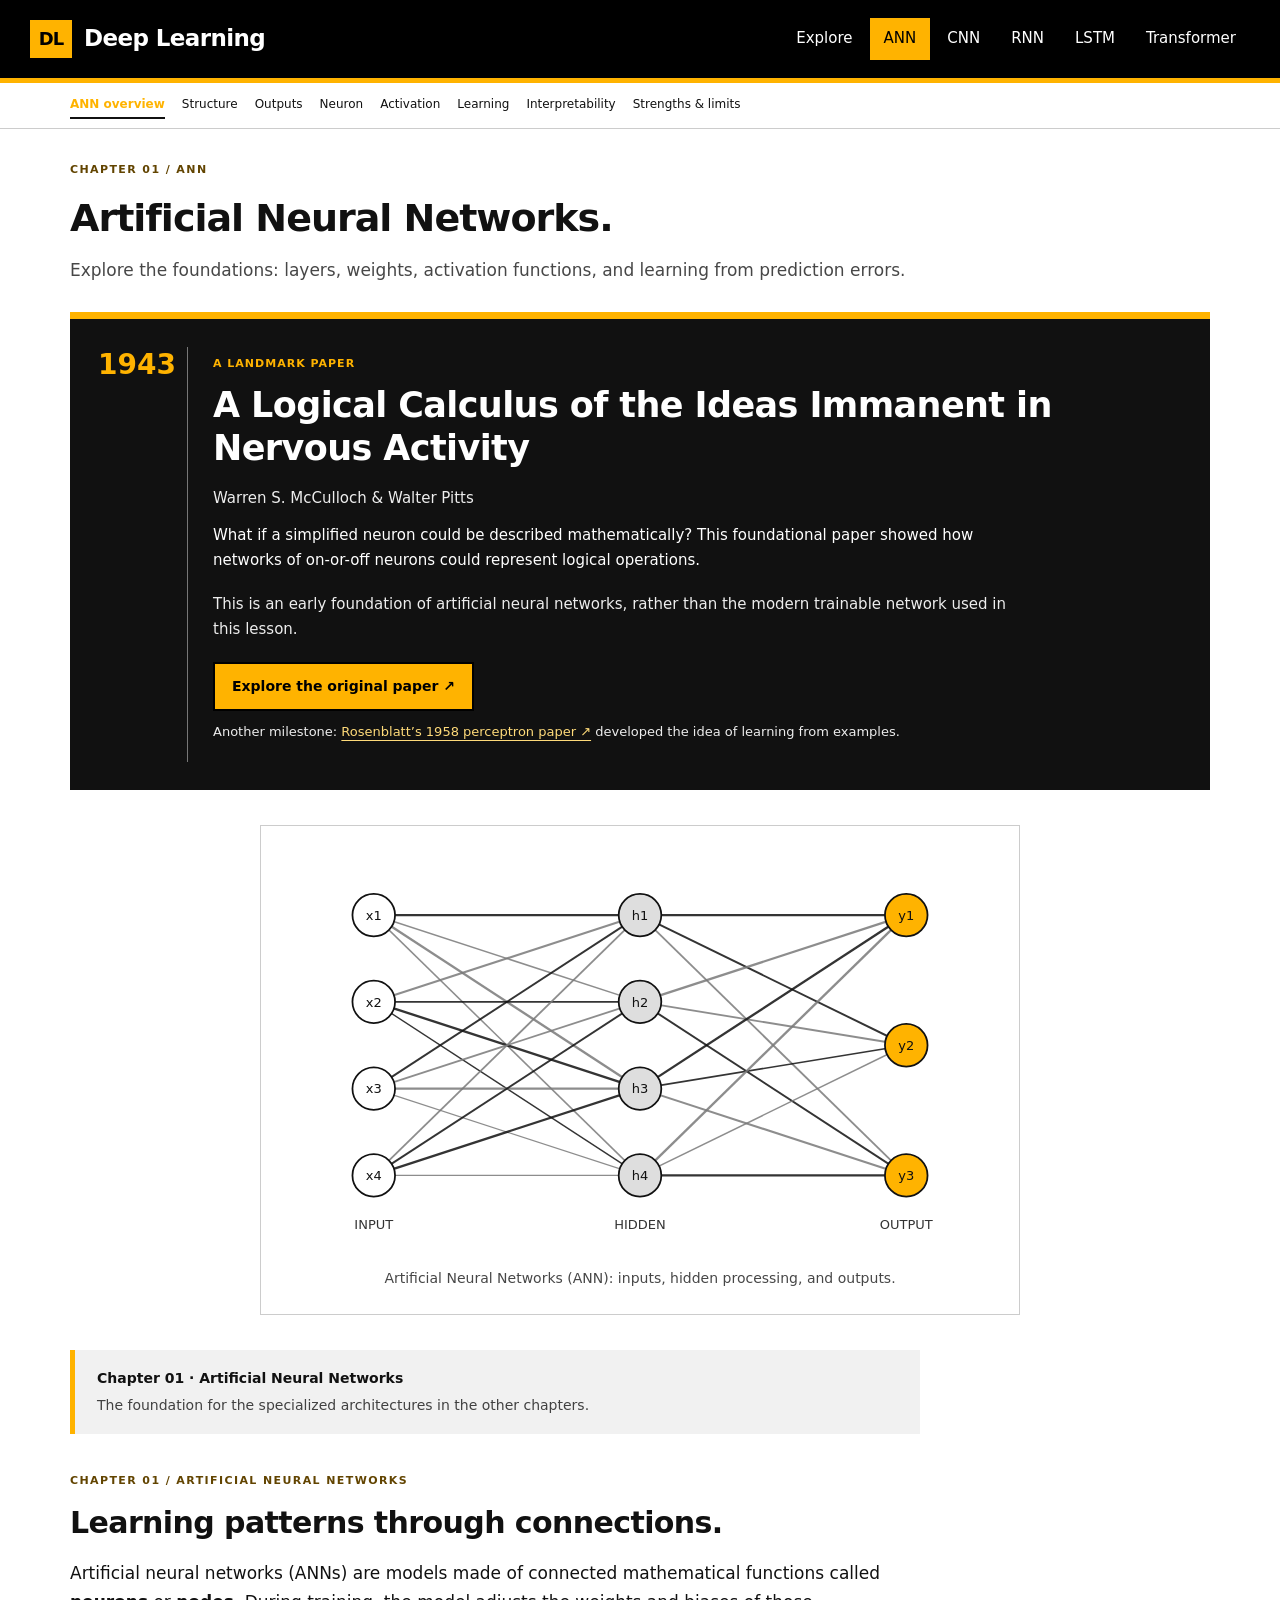
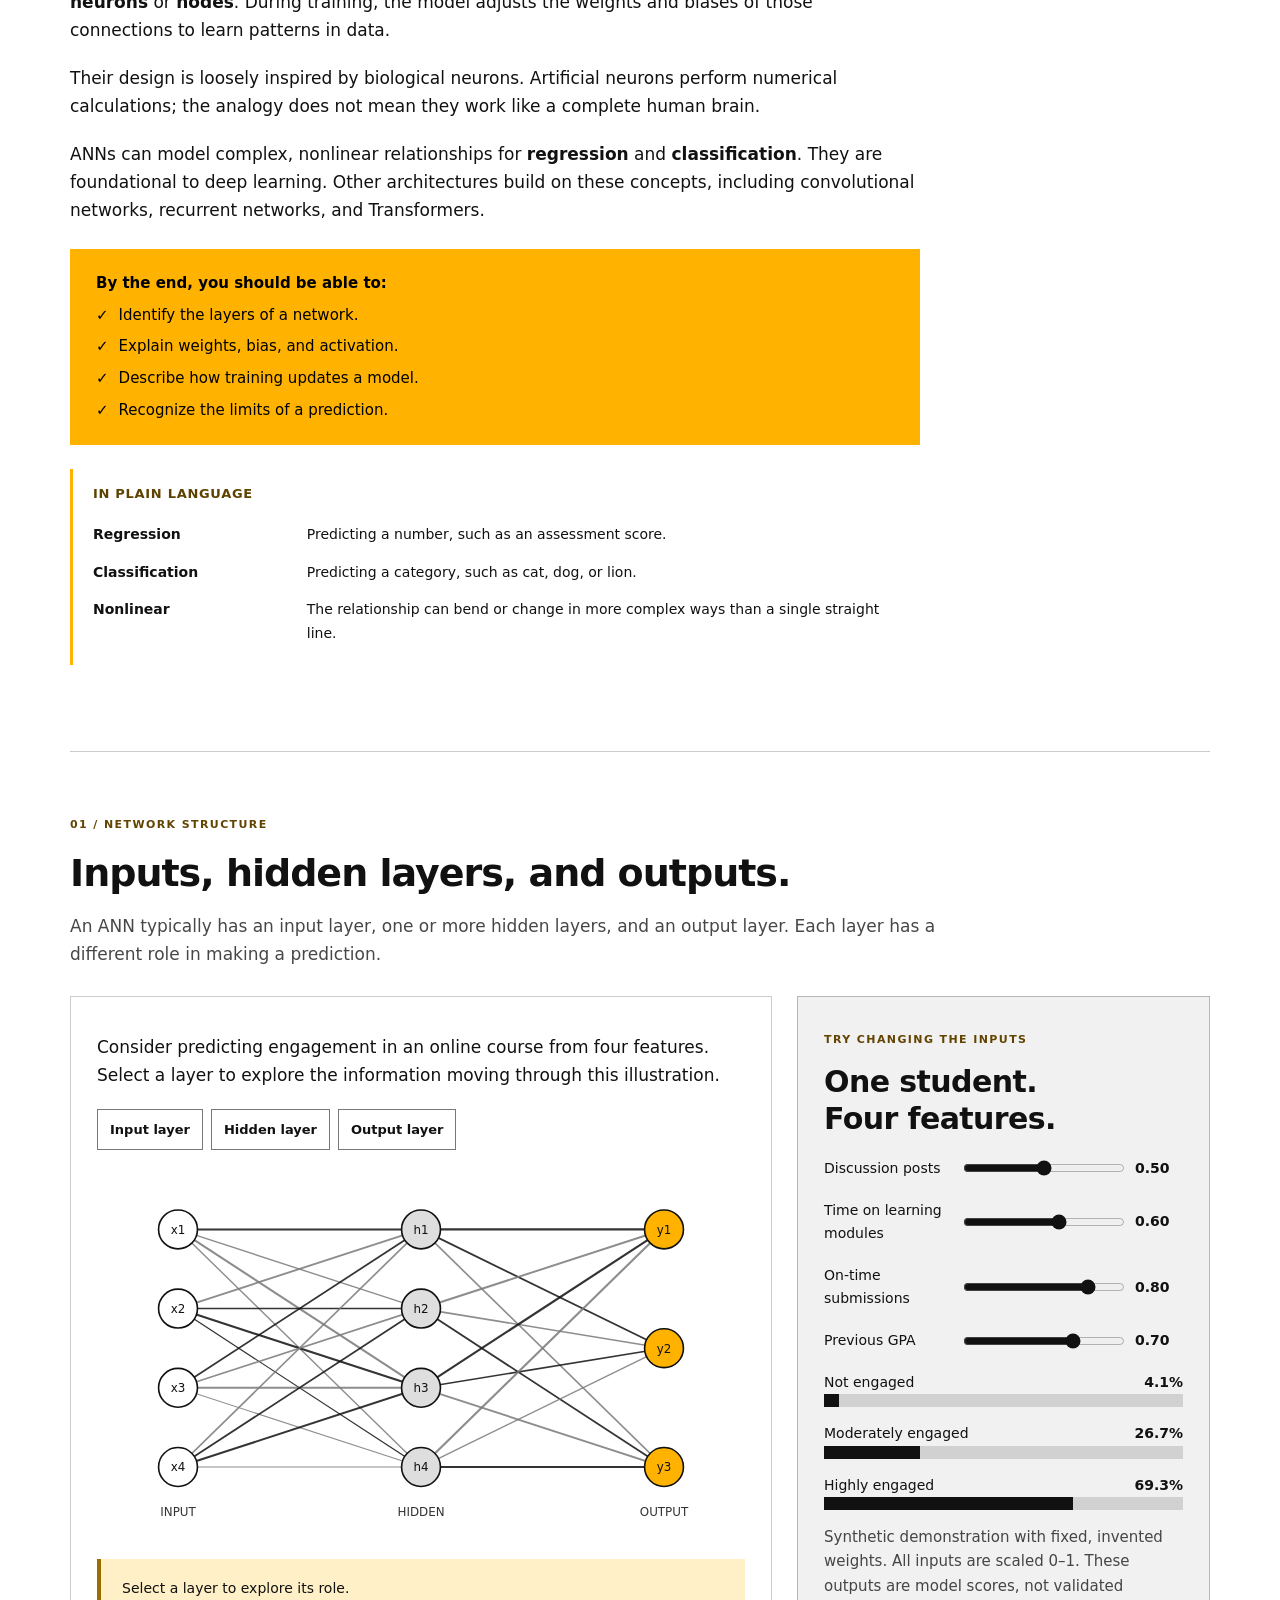
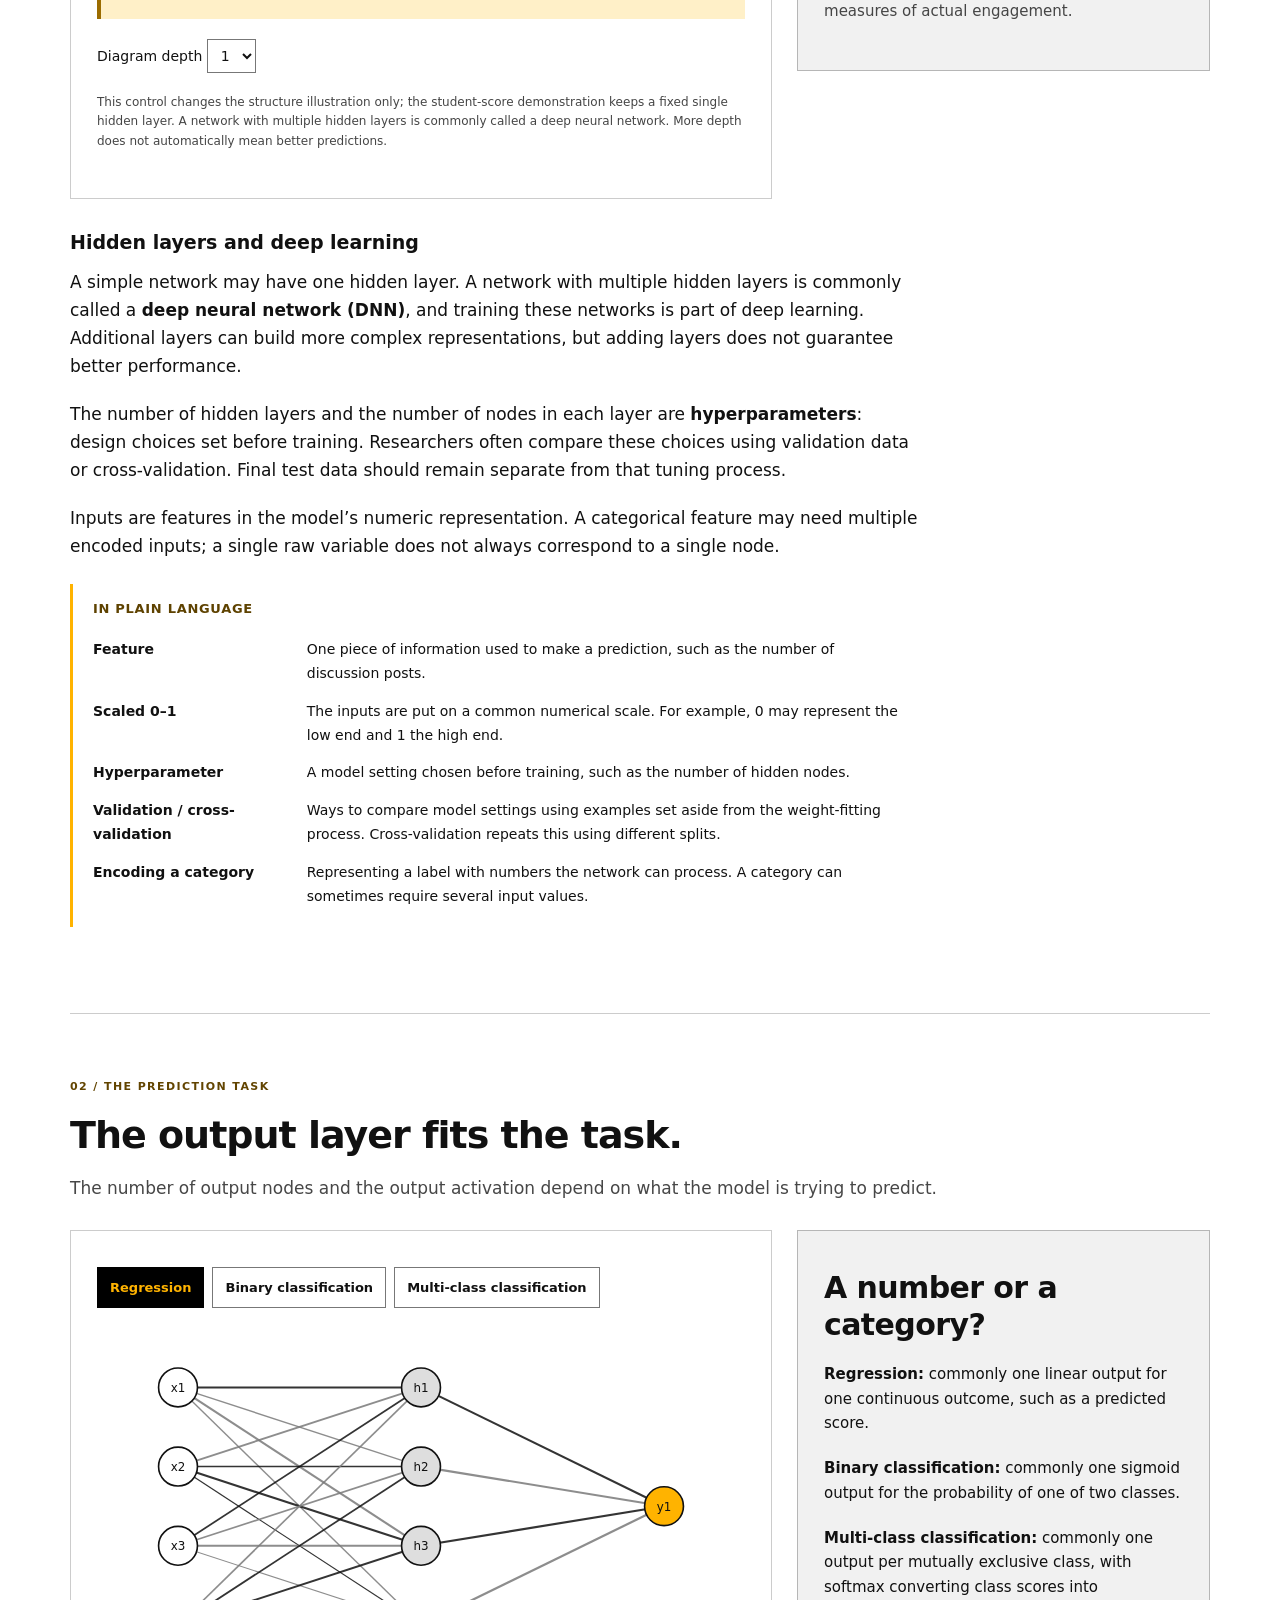
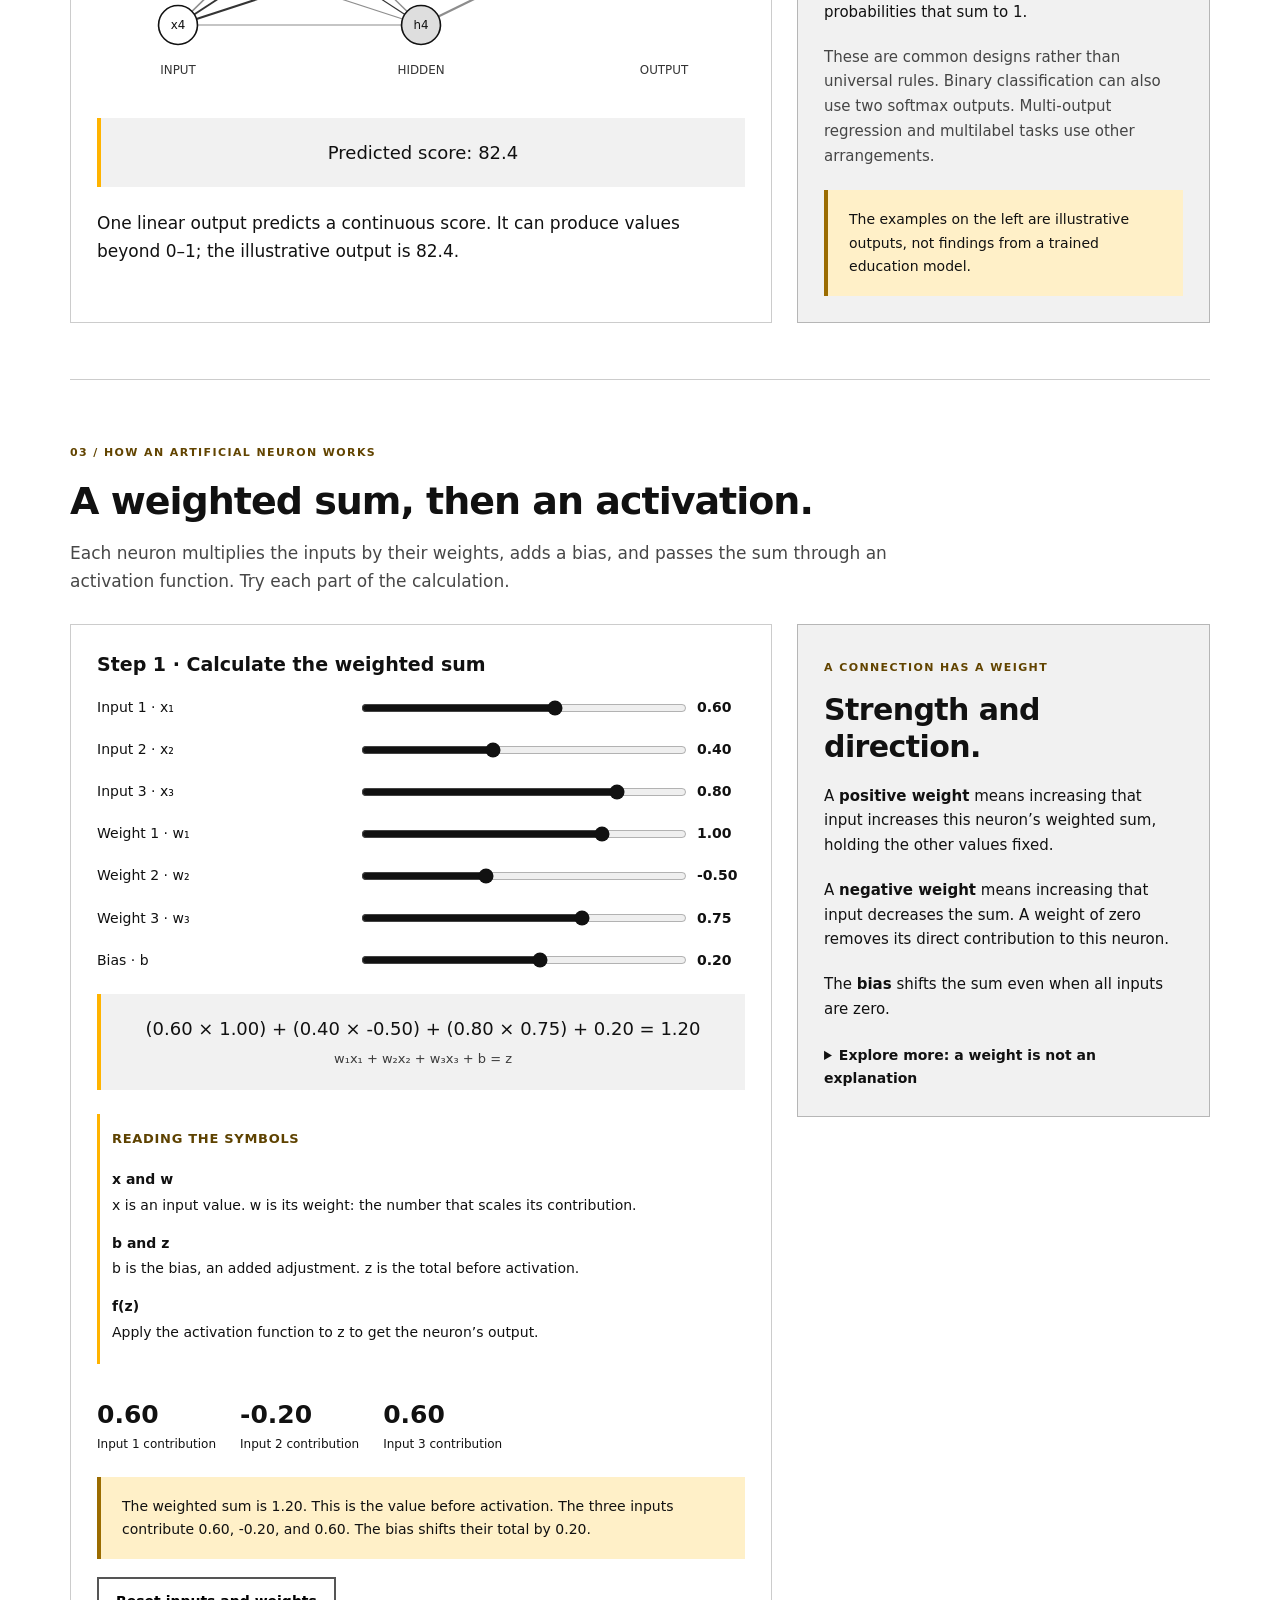
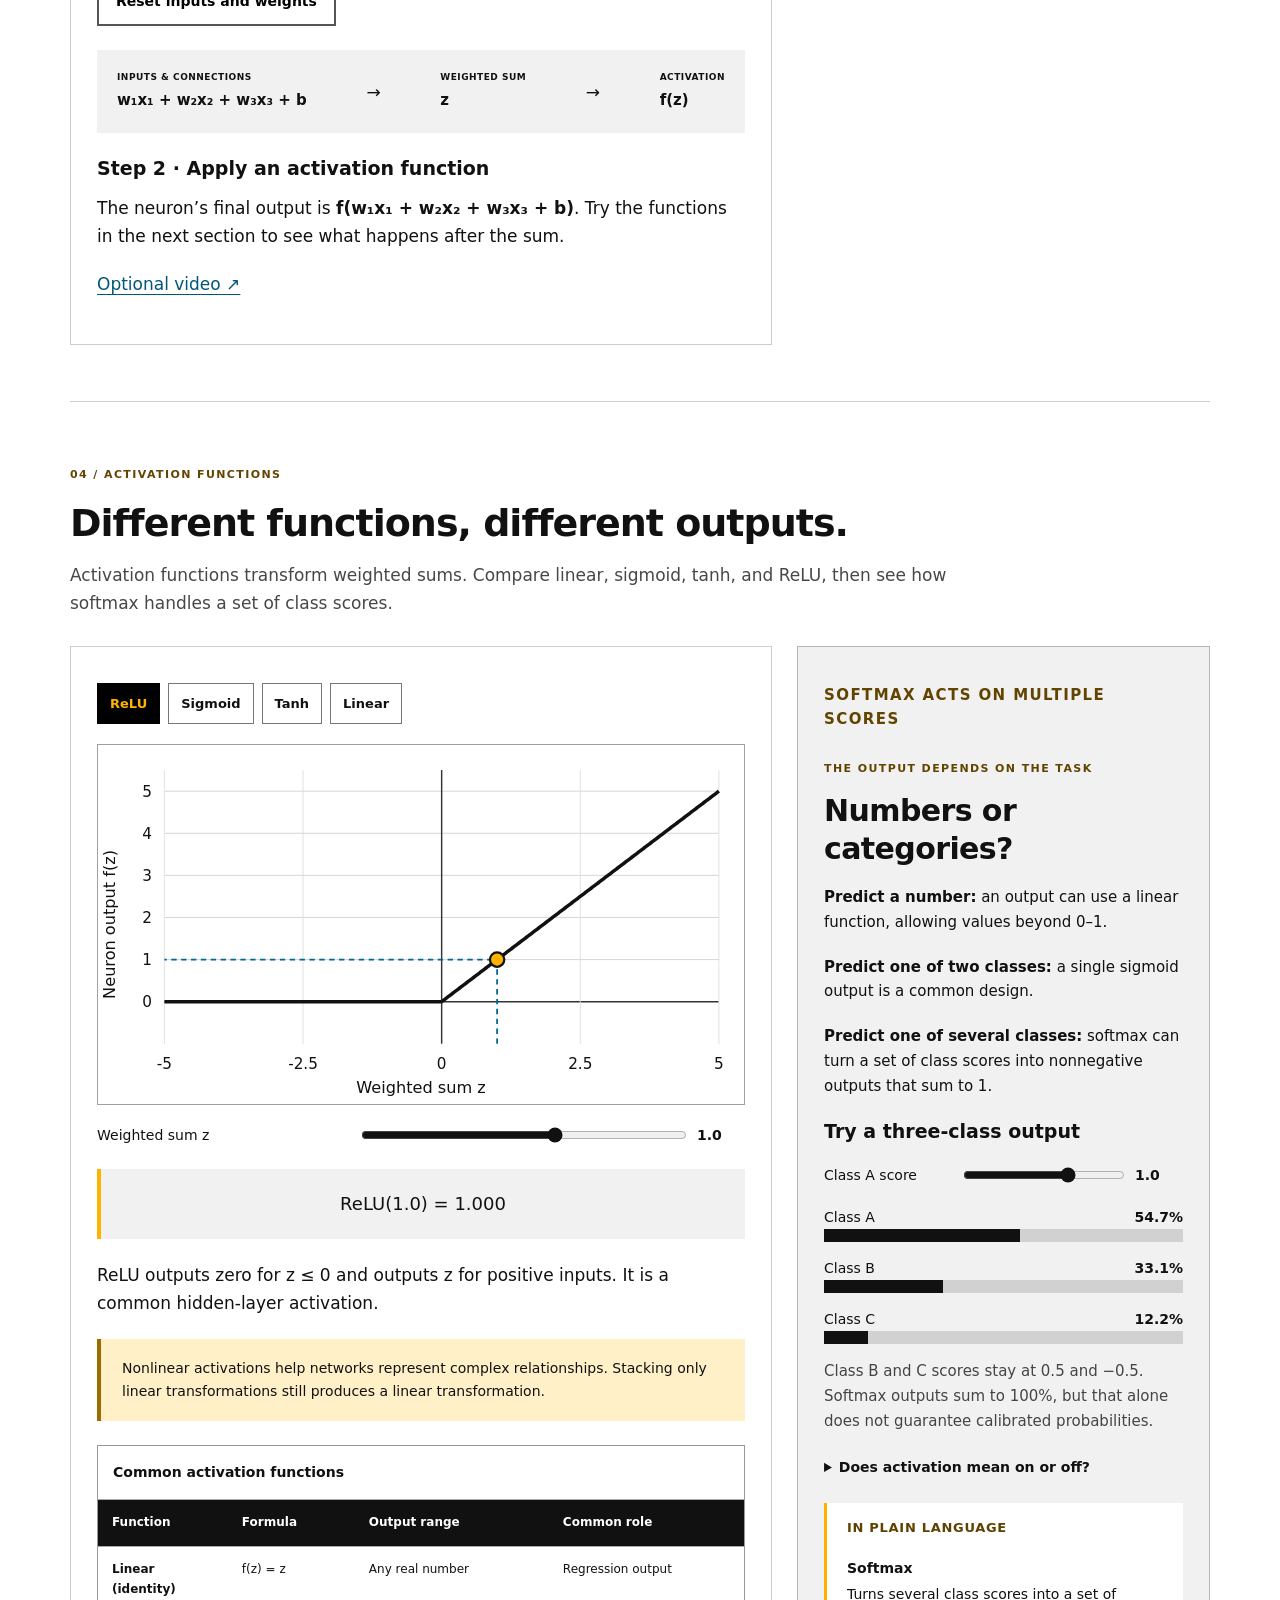
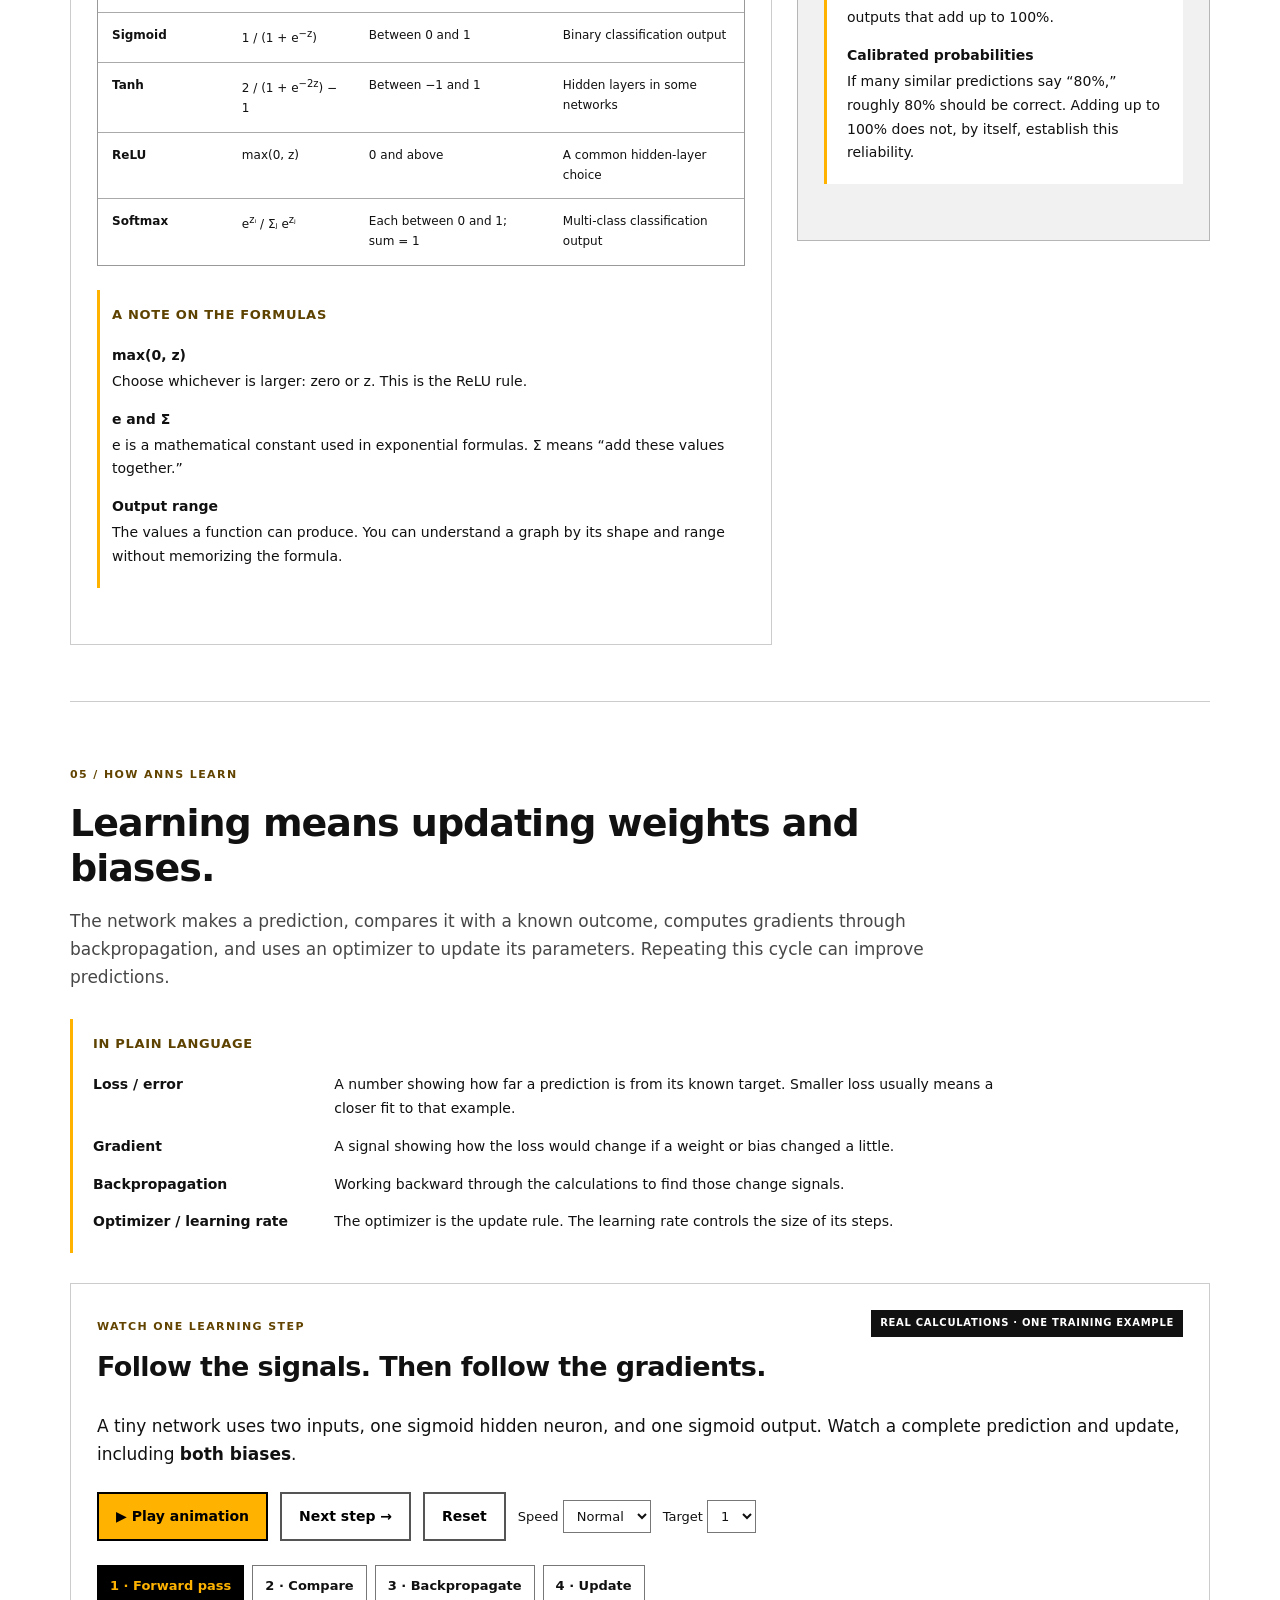
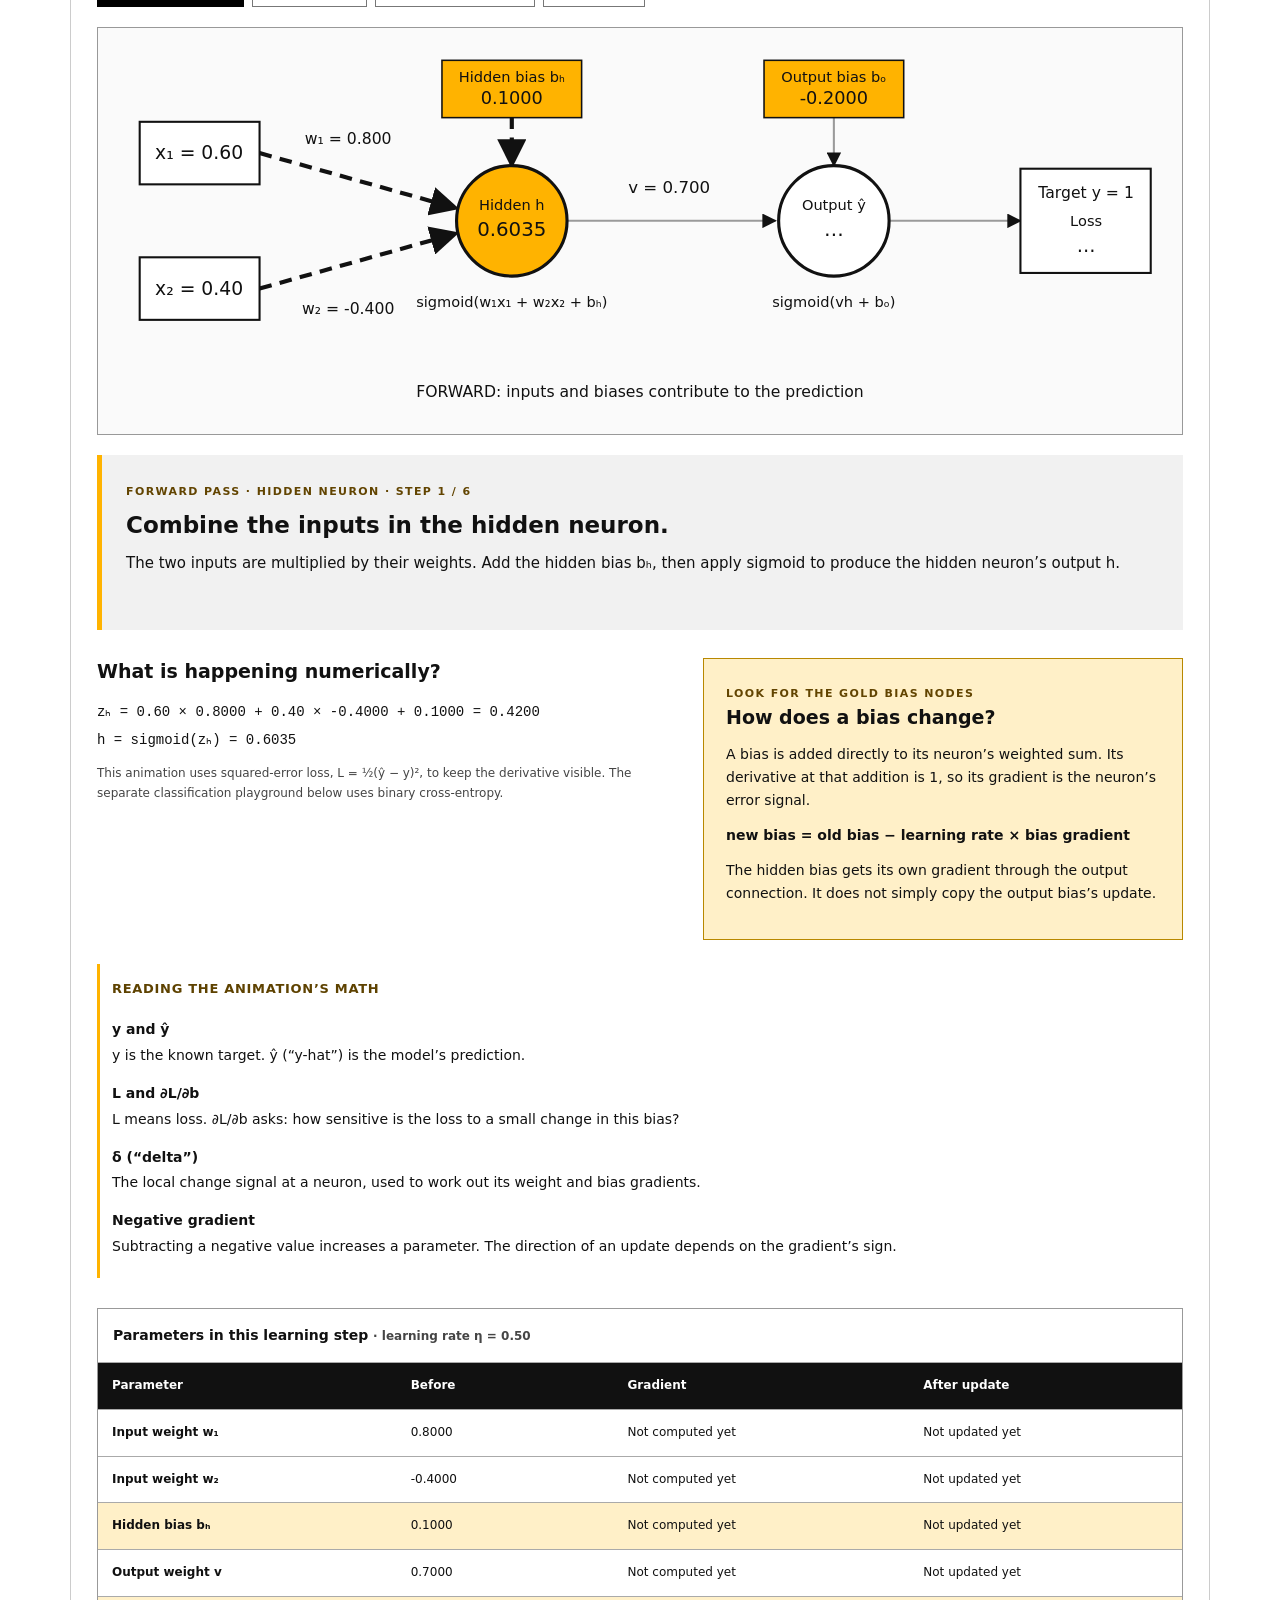
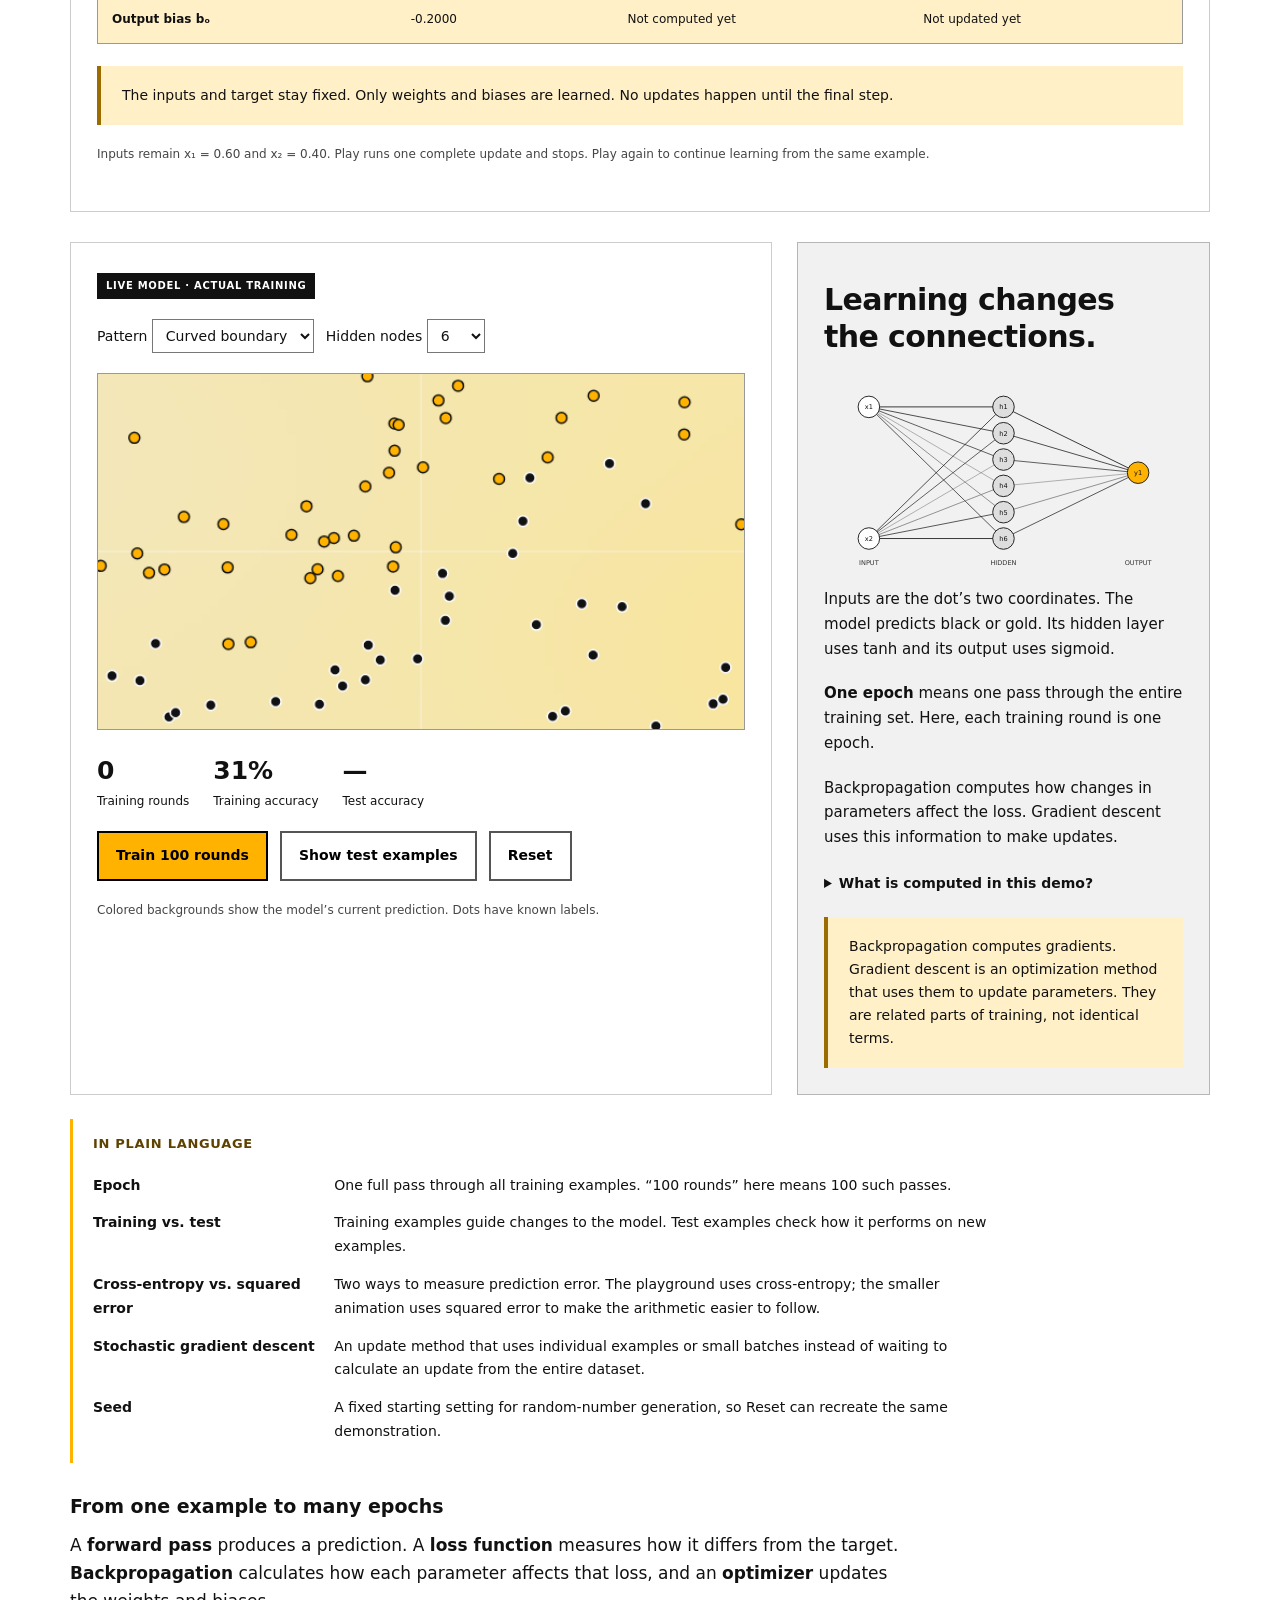
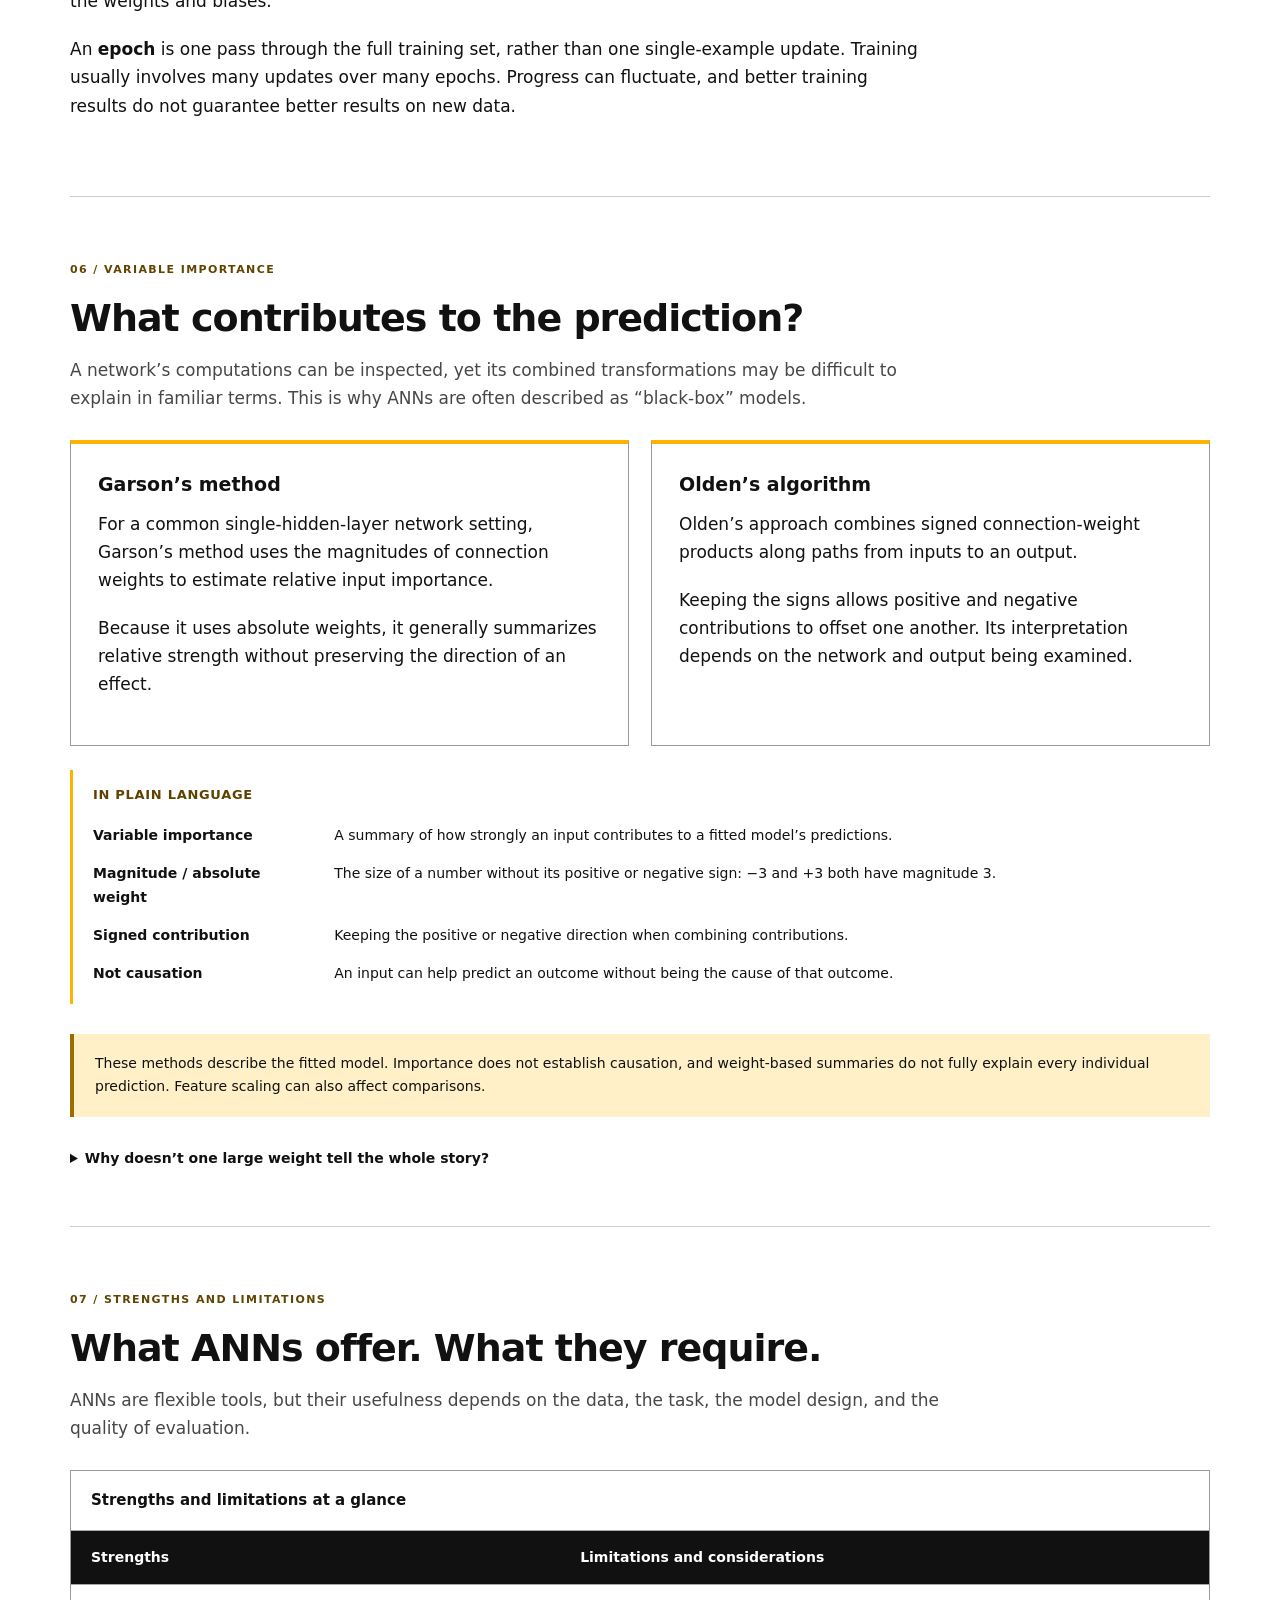
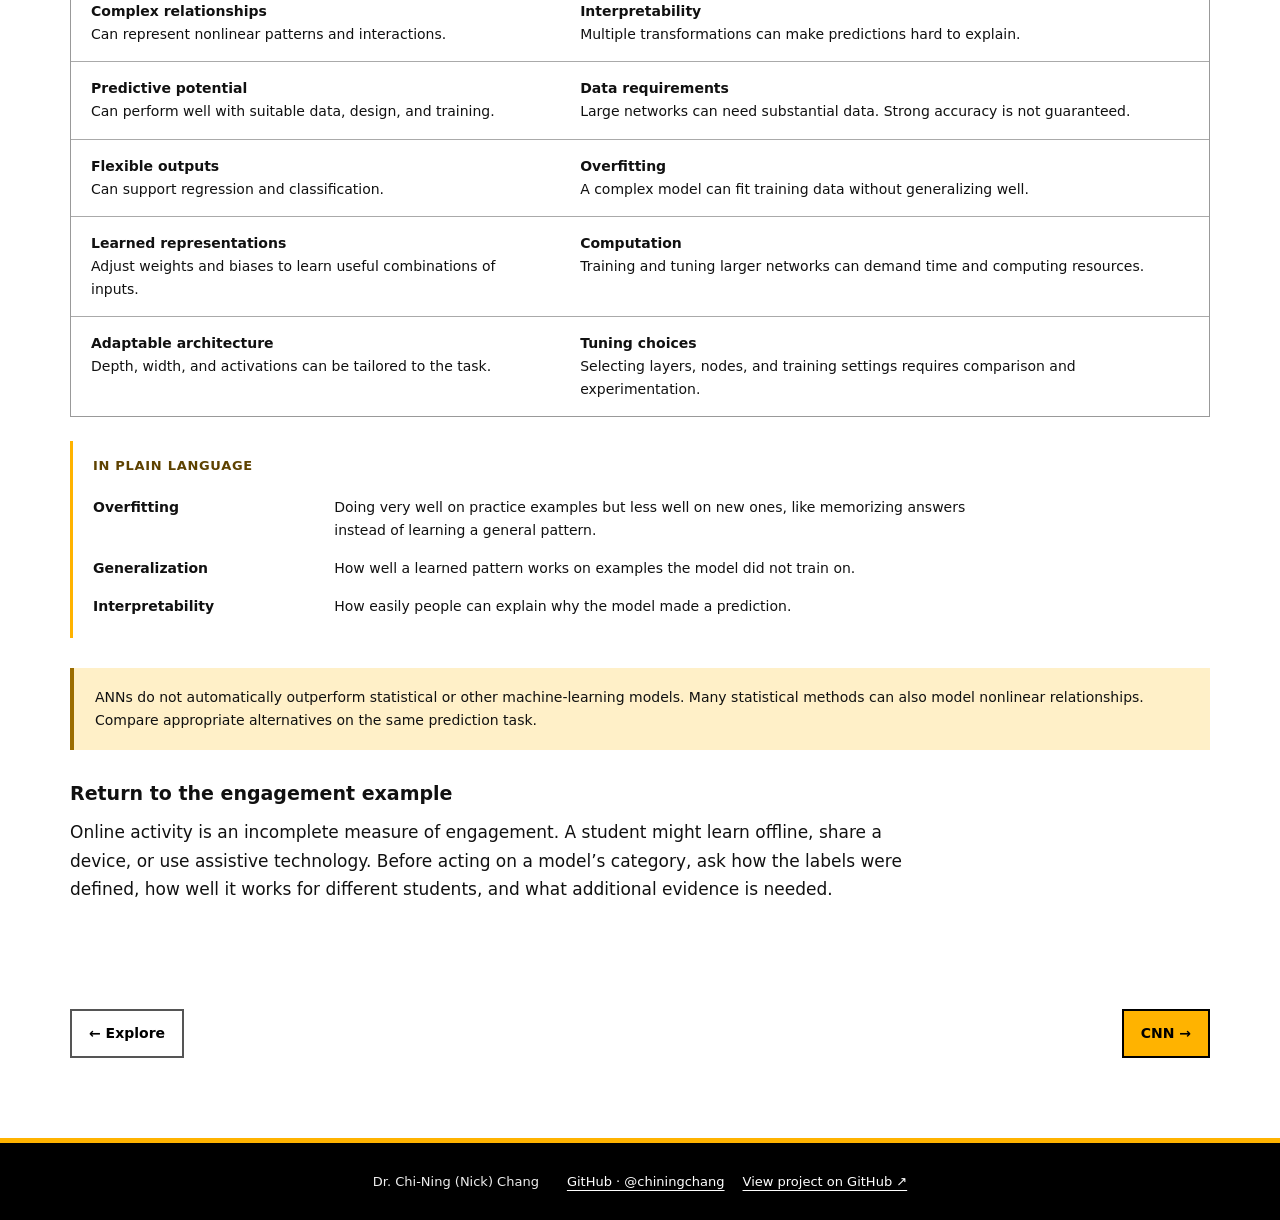
==== commit 354df2e9: "Match ANN introduction to chapter headings and simplify landmark-paper panels" ====
--- a/ann.html
+++ b/ann.html
@@ -1,7 +1,7 @@
 <!DOCTYPE html>
 
-<html lang="en"><head><meta charset="utf-8"/><meta content="width=device-width,initial-scale=1" name="viewport"/><title>Artificial Neural Networks · Deep Learning</title><meta content="Explore deep learning through interactive visual lessons. Begin with artificial neural networks, activations, and an animated explanation of backpropagation and parameter updates." name="description"/><link href="style.css" rel="stylesheet"/></head><body><header><a class="brand" href="index.html"><span class="mark">DL</span> Deep Learning</a><nav aria-label="Architecture chapters" class="architecture-nav"><a href="index.html">Explore</a><a aria-current="page" class="active" href="ann.html">ANN</a><a href="cnn.html">CNN</a><a href="rnn.html">RNN</a><a href="lstm.html">LSTM</a><a href="transformer.html">Transformer</a></nav></header><nav aria-label="On this chapter" class="section-nav"><a href="#overview">ANN overview</a><a href="#anatomy">Structure</a><a href="#outputs">Outputs</a><a href="#weights">Neuron</a><a href="#activation">Activation</a><a href="#learn">Learning</a><a href="#importance">Interpretability</a><a href="#strengths">Strengths &amp; limits</a></nav><main>
-<section class="chapter introduction" id="overview"><div class="hero"><div><div class="pill"><span class="dot"></span> INTERACTIVE LEARNING GUIDE</div><h1>Artificial Neural<br/><em>Networks.</em></h1><p class="subtitle muted">Explore the foundations: layers, weights, activation functions, and learning from prediction errors.</p><div class="actions"><a class="btn" href="#anatomy">Explore the network ↓</a><span class="minitext">One page · No coding required</span></div></div><div class="hero-art"><div class="stamp">Chapter 01</div><svg aria-label="An illustrated network with input, hidden and output layers" class="diagram" id="hero-network" role="img" viewbox="0 0 600 340"></svg><div class="art-caption">Artificial Neural Networks (ANN)</div></div></div><aside class="paper-spotlight" id="ann-paper" aria-labelledby="ann-paper-title"><div class="paper-year">1943</div><div><span class="paper-label">A landmark paper</span><h2 id="ann-paper-title">A Logical Calculus of the Ideas Immanent in Nervous Activity</h2><p class="paper-authors">Warren S. McCulloch &amp; Walter Pitts</p><p>What if a simplified neuron could be described mathematically? This foundational paper showed how networks of on-or-off neurons could represent logical operations.</p><p class="paper-context">This is an early foundation of artificial neural networks, rather than the modern trainable network used in this lesson.</p><a class="btn" href="https://doi.org/10.1007/BF02478259" target="_blank" rel="noopener noreferrer">Explore the original paper ↗</a><p class="paper-citation-link">McCulloch, W. S., &amp; Pitts, W. (1943). Bulletin of Mathematical Biophysics, 5, 115–133.</p><p class="paper-secondary">Another milestone: <a href="https://doi.org/10.1037/h0042519" target="_blank" rel="noopener noreferrer">Rosenblatt’s 1958 perceptron paper ↗</a> developed the idea of learning from examples.</p></div></aside><div class="overview-text"><div class="roadmap"><strong>Chapter 01 · Artificial Neural Networks</strong><span>The foundation for the specialized architectures in the other chapters.</span></div><span class="eyebrow">Chapter 01 / Artificial Neural Networks</span><h2>Learning patterns through connections.</h2><p>Artificial neural networks (ANNs) are models made of connected mathematical functions called <strong>neurons</strong> or <strong>nodes</strong>. During training, the model adjusts the weights and biases of those connections to learn patterns in data.</p><p>Their design is loosely inspired by biological neurons. Artificial neurons perform numerical calculations; the analogy does not mean they work like a complete human brain.</p><p>ANNs can model complex, nonlinear relationships for <strong>regression</strong> and <strong>classification</strong>. They are foundational to deep learning. Other architectures build on these concepts, including convolutional networks, recurrent networks, and Transformers.</p><div class="learning-goals"><strong>By the end, you should be able to:</strong><span>Identify the layers of a network.</span><span>Explain weights, bias, and activation.</span><span>Describe how training updates a model.</span><span>Recognize the limits of a prediction.</span></div><aside aria-label="In plain language" class="plain-language"><h3>In plain language</h3><dl><div><dt>Regression</dt><dd>Predicting a number, such as an assessment score.</dd></div><div><dt>Classification</dt><dd>Predicting a category, such as cat, dog, or lion.</dd></div><div><dt>Nonlinear</dt><dd>The relationship can bend or change in more complex ways than a single straight line.</dd></div></dl></aside></div></section>
+<html lang="en"><head><meta charset="utf-8"/><meta content="width=device-width,initial-scale=1" name="viewport"/><title>Artificial Neural Networks · Deep Learning</title><meta content="Explore deep learning through interactive visual lessons. Begin with artificial neural networks, activations, and an animated explanation of backpropagation and parameter updates." name="description"/><link href="style.css?v=20261019-ann-intro" rel="stylesheet"/></head><body><header><a class="brand" href="index.html"><span class="mark">DL</span> Deep Learning</a><nav aria-label="Architecture chapters" class="architecture-nav"><a href="index.html">Explore</a><a aria-current="page" class="active" href="ann.html">ANN</a><a href="cnn.html">CNN</a><a href="rnn.html">RNN</a><a href="lstm.html">LSTM</a><a href="transformer.html">Transformer</a></nav></header><nav aria-label="On this chapter" class="section-nav"><a href="#overview">ANN overview</a><a href="#anatomy">Structure</a><a href="#outputs">Outputs</a><a href="#weights">Neuron</a><a href="#activation">Activation</a><a href="#learn">Learning</a><a href="#importance">Interpretability</a><a href="#strengths">Strengths &amp; limits</a></nav><main>
+<section class="chapter introduction" id="overview"><div class="lesson-heading"><span class="eyebrow">Chapter 01 / ANN</span><h1>Artificial Neural Networks.</h1><p class="muted">Explore the foundations: layers, weights, activation functions, and learning from prediction errors.</p></div><aside class="paper-spotlight" id="ann-paper" aria-labelledby="ann-paper-title"><div class="paper-year">1943</div><div><span class="paper-label">A landmark paper</span><h2 id="ann-paper-title">A Logical Calculus of the Ideas Immanent in Nervous Activity</h2><p class="paper-authors">Warren S. McCulloch &amp; Walter Pitts</p><p>What if a simplified neuron could be described mathematically? This foundational paper showed how networks of on-or-off neurons could represent logical operations.</p><p class="paper-context">This is an early foundation of artificial neural networks, rather than the modern trainable network used in this lesson.</p><a class="btn" href="https://doi.org/10.1007/BF02478259" target="_blank" rel="noopener noreferrer">Explore the original paper ↗</a><p class="paper-secondary">Another milestone: <a href="https://doi.org/10.1037/h0042519" target="_blank" rel="noopener noreferrer">Rosenblatt’s 1958 perceptron paper ↗</a> developed the idea of learning from examples.</p></div></aside><figure class="ann-overview-figure"><svg aria-label="An illustrated network with input, hidden and output layers" class="diagram" id="hero-network" role="img" viewBox="0 0 600 340"></svg><figcaption>Artificial Neural Networks (ANN): inputs, hidden processing, and outputs.</figcaption></figure><div class="overview-text"><div class="roadmap"><strong>Chapter 01 · Artificial Neural Networks</strong><span>The foundation for the specialized architectures in the other chapters.</span></div><span class="eyebrow">Chapter 01 / Artificial Neural Networks</span><h2>Learning patterns through connections.</h2><p>Artificial neural networks (ANNs) are models made of connected mathematical functions called <strong>neurons</strong> or <strong>nodes</strong>. During training, the model adjusts the weights and biases of those connections to learn patterns in data.</p><p>Their design is loosely inspired by biological neurons. Artificial neurons perform numerical calculations; the analogy does not mean they work like a complete human brain.</p><p>ANNs can model complex, nonlinear relationships for <strong>regression</strong> and <strong>classification</strong>. They are foundational to deep learning. Other architectures build on these concepts, including convolutional networks, recurrent networks, and Transformers.</p><div class="learning-goals"><strong>By the end, you should be able to:</strong><span>Identify the layers of a network.</span><span>Explain weights, bias, and activation.</span><span>Describe how training updates a model.</span><span>Recognize the limits of a prediction.</span></div><aside aria-label="In plain language" class="plain-language"><h3>In plain language</h3><dl><div><dt>Regression</dt><dd>Predicting a number, such as an assessment score.</dd></div><div><dt>Classification</dt><dd>Predicting a category, such as cat, dog, or lion.</dd></div><div><dt>Nonlinear</dt><dd>The relationship can bend or change in more complex ways than a single straight line.</dd></div></dl></aside></div></section>
 <section class="chapter" id="anatomy"><div class="lesson-heading"><span class="eyebrow">01 / Network structure</span><h1>Inputs, hidden layers, and outputs.</h1><p class="muted">An ANN typically has an input layer, one or more hidden layers, and an output layer. Each layer has a different role in making a prediction.</p></div><div class="workspace"><div class="lab"><p>Consider predicting engagement in an online course from four features. Select a layer to explore the information moving through this illustration.</p><div class="network-choice"><button data-layer="input">Input layer</button><button data-layer="hidden">Hidden layer</button><button data-layer="output">Output layer</button></div><svg aria-label="Four input features, hidden nodes, and three engagement-category outputs" class="diagram" id="anatomy-network" role="img" viewbox="0 0 600 340"></svg><div aria-live="polite" class="callout" id="layer-description">Select a layer to explore its role.</div><div class="controls"><label>Diagram depth <select id="depth"><option value="1">1</option><option value="2">2</option><option value="3">3</option></select></label></div><p class="minitext">This control changes the structure illustration only; the student-score demonstration keeps a fixed single hidden layer. A network with multiple hidden layers is commonly called a deep neural network. More depth does not automatically mean better predictions.</p></div><aside class="aside"><span class="eyebrow">Try changing the inputs</span><h2>One student.<br/>Four features.</h2><div id="student-controls"></div><div class="probs" id="student-probs"></div><p class="minitext">Synthetic demonstration with fixed, invented weights. All inputs are scaled 0–1. These outputs are model scores, not validated measures of actual engagement.</p></aside></div><div class="reading-block"><h3>Hidden layers and deep learning</h3><p>A simple network may have one hidden layer. A network with multiple hidden layers is commonly called a <strong>deep neural network (DNN)</strong>, and training these networks is part of deep learning. Additional layers can build more complex representations, but adding layers does not guarantee better performance.</p><p>The number of hidden layers and the number of nodes in each layer are <strong>hyperparameters</strong>: design choices set before training. Researchers often compare these choices using validation data or cross-validation. Final test data should remain separate from that tuning process.</p><p>Inputs are features in the model’s numeric representation. A categorical feature may need multiple encoded inputs; a single raw variable does not always correspond to a single node.</p><aside aria-label="In plain language" class="plain-language"><h3>In plain language</h3><dl><div><dt>Feature</dt><dd>One piece of information used to make a prediction, such as the number of discussion posts.</dd></div><div><dt>Scaled 0–1</dt><dd>The inputs are put on a common numerical scale. For example, 0 may represent the low end and 1 the high end.</dd></div><div><dt>Hyperparameter</dt><dd>A model setting chosen before training, such as the number of hidden nodes.</dd></div><div><dt>Validation / cross-validation</dt><dd>Ways to compare model settings using examples set aside from the weight-fitting process. Cross-validation repeats this using different splits.</dd></div><div><dt>Encoding a category</dt><dd>Representing a label with numbers the network can process. A category can sometimes require several input values.</dd></div></dl></aside></div></section><section class="chapter" id="outputs"><div class="lesson-heading"><span class="eyebrow">02 / The prediction task</span><h1>The output layer fits the task.</h1><p class="muted">The number of output nodes and the output activation depend on what the model is trying to predict.</p></div><div class="workspace"><div class="lab"><div class="tabs" id="task-tabs"><button aria-pressed="true" class="selected" data-task="regression">Regression</button><button aria-pressed="false" data-task="binary">Binary classification</button><button aria-pressed="false" data-task="multiclass">Multi-class classification</button></div><svg aria-label="Network output structure for the selected prediction task" class="diagram" id="output-network" role="img" viewbox="0 0 600 340"></svg><div aria-live="polite" class="equation" id="task-result"></div><p id="task-description"></p></div><aside class="aside"><h2>A number or a category?</h2><p><strong>Regression:</strong> commonly one linear output for one continuous outcome, such as a predicted score.</p><p><strong>Binary classification:</strong> commonly one sigmoid output for the probability of one of two classes.</p><p><strong>Multi-class classification:</strong> commonly one output per mutually exclusive class, with softmax converting class scores into probabilities that sum to 1.</p><p class="minitext">These are common designs rather than universal rules. Binary classification can also use two softmax outputs. Multi-output regression and multilabel tasks use other arrangements.</p><div class="callout">The examples on the left are illustrative outputs, not findings from a trained education model.</div></aside></div></section>
 <section class="chapter" id="weights"><div class="lesson-heading"><span class="eyebrow">03 / How an artificial neuron works</span><h1>A weighted sum, then an activation.</h1><p class="muted">Each neuron multiplies the inputs by their weights, adds a bias, and passes the sum through an activation function. Try each part of the calculation.</p></div><div class="workspace"><div class="lab"><h3>Step 1 · Calculate the weighted sum</h3><div id="neuron-controls"></div><div class="equation"><div id="sum-equation"></div><small>w₁x₁ + w₂x₂ + w₃x₃ + b = z</small></div><aside aria-label="Reading the symbols" class="plain-language"><h3>Reading the symbols</h3><dl><div><dt>x and w</dt><dd>x is an input value. w is its weight: the number that scales its contribution.</dd></div><div><dt>b and z</dt><dd>b is the bias, an added adjustment. z is the total before activation.</dd></div><div><dt>f(z)</dt><dd>Apply the activation function to z to get the neuron’s output.</dd></div></dl></aside><div class="metric"><div><strong id="weighted1"></strong>Input 1 contribution</div><div><strong id="weighted2"></strong>Input 2 contribution</div><div><strong id="weighted3"></strong>Input 3 contribution</div></div><div aria-live="polite" class="callout" id="neuron-observation"></div><button class="btn secondary" id="reset-neuron" style="margin-top:18px">Reset inputs and weights</button><div aria-label="A neuron combines weighted inputs and bias, then applies activation" class="neuron-flow"><div><small>INPUTS &amp; CONNECTIONS</small><strong>w₁x₁ + w₂x₂ + w₃x₃ + b</strong></div><span aria-hidden="true">→</span><div><small>WEIGHTED SUM</small><strong>z</strong></div><span aria-hidden="true">→</span><div><small>ACTIVATION</small><strong>f(z)</strong></div></div><h3 style="margin-top:22px">Step 2 · Apply an activation function</h3><p>The neuron’s final output is <strong>f(w₁x₁ + w₂x₂ + w₃x₃ + b)</strong>. Try the functions in the next section to see what happens after the sum.</p><p><a class="text-link" href="https://www.youtube.com/watch?v=HJIjKrOpveE" rel="noopener noreferrer" target="_blank">Optional video ↗</a></p></div><aside class="aside"><span class="eyebrow">A connection has a weight</span><h2>Strength and direction.</h2><p>A <strong>positive weight</strong> means increasing that input increases this neuron’s weighted sum, holding the other values fixed.</p><p>A <strong>negative weight</strong> means increasing that input decreases the sum. A weight of zero removes its direct contribution to this neuron.</p><p>The <strong>bias</strong> shifts the sum even when all inputs are zero.</p><details><summary>Explore more: a weight is not an explanation</summary><p>A single connection describes a local calculation. Its weight alone does not explain the feature’s total effect across a multilayer network.</p></details></aside></div></section>
 <section class="chapter" id="activation"><div class="lesson-heading"><span class="eyebrow">04 / Activation functions</span><h1>Different functions, different outputs.</h1><p class="muted">Activation functions transform weighted sums. Compare linear, sigmoid, tanh, and ReLU, then see how softmax handles a set of class scores.</p></div><div class="workspace"><div class="lab"><div class="tabs" id="activation-tabs"><button class="selected" data-function="relu">ReLU</button><button data-function="sigmoid">Sigmoid</button><button data-function="tanh">Tanh</button><button data-function="linear">Linear</button></div><svg aria-label="Activation function plot" class="activation-plot" id="activation-plot" role="img" viewbox="0 0 720 400"></svg><div class="range-row"><label for="z">Weighted sum z</label><input id="z" max="5" min="-5" step=".1" type="range" value="1"/><output id="z-value"></output></div><div class="equation"><div aria-live="polite" id="activation-value"></div></div><p id="activation-description"></p><div class="callout">Nonlinear activations help networks represent complex relationships. Stacking only linear transformations still produces a linear transformation.</div><div class="table-wrap"><table><caption>Common activation functions</caption><thead><tr><th scope="col">Function</th><th scope="col">Formula</th><th scope="col">Output range</th><th scope="col">Common role</th></tr></thead><tbody><tr><th scope="row">Linear (identity)</th><td>f(z) = z</td><td>Any real number</td><td>Regression output</td></tr><tr><th scope="row">Sigmoid</th><td>1 / (1 + e<sup>−z</sup>)</td><td>Between 0 and 1</td><td>Binary classification output</td></tr><tr><th scope="row">Tanh</th><td>2 / (1 + e<sup>−2z</sup>) − 1</td><td>Between −1 and 1</td><td>Hidden layers in some networks</td></tr><tr><th scope="row">ReLU</th><td>max(0, z)</td><td>0 and above</td><td>A common hidden-layer choice</td></tr><tr><th scope="row">Softmax</th><td>e<sup>zᵢ</sup> / Σⱼ e<sup>zⱼ</sup></td><td>Each between 0 and 1; sum = 1</td><td>Multi-class classification output</td></tr></tbody></table></div><aside aria-label="A note on the formulas" class="plain-language"><h3>A note on the formulas</h3><dl><div><dt>max(0, z)</dt><dd>Choose whichever is larger: zero or z. This is the ReLU rule.</dd></div><div><dt>e and Σ</dt><dd>e is a mathematical constant used in exponential formulas. Σ means “add these values together.”</dd></div><div><dt>Output range</dt><dd>The values a function can produce. You can understand a graph by its shape and range without memorizing the formula.</dd></div></dl></aside></div><aside class="aside"><p class="eyebrow">Softmax acts on multiple scores</p><span class="eyebrow">The output depends on the task</span><h2>Numbers or categories?</h2><p><strong>Predict a number:</strong> an output can use a linear function, allowing values beyond 0–1.</p><p><strong>Predict one of two classes:</strong> a single sigmoid output is a common design.</p><p><strong>Predict one of several classes:</strong> softmax can turn a set of class scores into nonnegative outputs that sum to 1.</p><h3>Try a three-class output</h3><div class="range-row"><label for="classscore">Class A score</label><input id="classscore" max="3" min="-3" step=".1" type="range" value="1"/><output id="score-value"></output></div><div class="probs" id="softmax-probs"></div><p class="minitext">Class B and C scores stay at 0.5 and −0.5. Softmax outputs sum to 100%, but that alone does not guarantee calibrated probabilities.</p><details><summary>Does activation mean on or off?</summary><p>Not always. Sigmoid and tanh have smooth outputs. ReLU outputs zero for nonpositive inputs and passes positive inputs through. The function controls a numerical transformation, not a conscious decision.</p></details><aside aria-label="In plain language" class="plain-language"><h3>In plain language</h3><dl><div><dt>Softmax</dt><dd>Turns several class scores into a set of outputs that add up to 100%.</dd></div><div><dt>Calibrated probabilities</dt><dd>If many similar predictions say “80%,” roughly 80% should be correct. Adding up to 100% does not, by itself, establish this reliability.</dd></div></dl></aside></aside></div></section>
--- a/style.css
+++ b/style.css
@@ -10,6 +10,8 @@
 
 .hero .hero-credit{margin:0 0 22px;color:#ededed;font-size:15px;line-height:1.6}.hero .hero-credit strong{font-weight:650}
 
-.architecture-stack>a{color:#111;text-decoration:none}.architecture-stack>a small{margin-left:auto;text-align:right}.architecture-stack>a .architecture-arrow{font-size:18px;font-weight:650}.architecture-stack>a:hover{background:#111;color:#ffb300}.architecture-stack>a:focus-visible{outline:3px solid #006894;outline-offset:3px}
+.architecture-stack>a{color:#111;text-decoration:none}.architecture-stack>a:focus-visible{outline:3px solid #006894;outline-offset:3px}
 
 .paper-spotlight h2{overflow-wrap:anywhere;font-size:clamp(24px,3vw,35px)}.paper-spotlight .paper-authors{color:#ededed;margin:0 0 12px}.paper-spotlight .paper-context{color:#ededed}.paper-spotlight .paper-secondary a{color:#ffdb7a;text-underline-offset:4px}.paper-spotlight .paper-secondary{color:#ededed;font-size:13px}
+
+.ann-overview-figure{max-width:760px;margin:30px auto;background:#fff;border:1px solid var(--line);padding:24px}.ann-overview-figure svg{display:block;width:100%;height:auto}.ann-overview-figure figcaption{font-size:14px;color:var(--muted);text-align:center;margin-top:14px}@media(max-width:650px){.ann-overview-figure{padding:12px}}
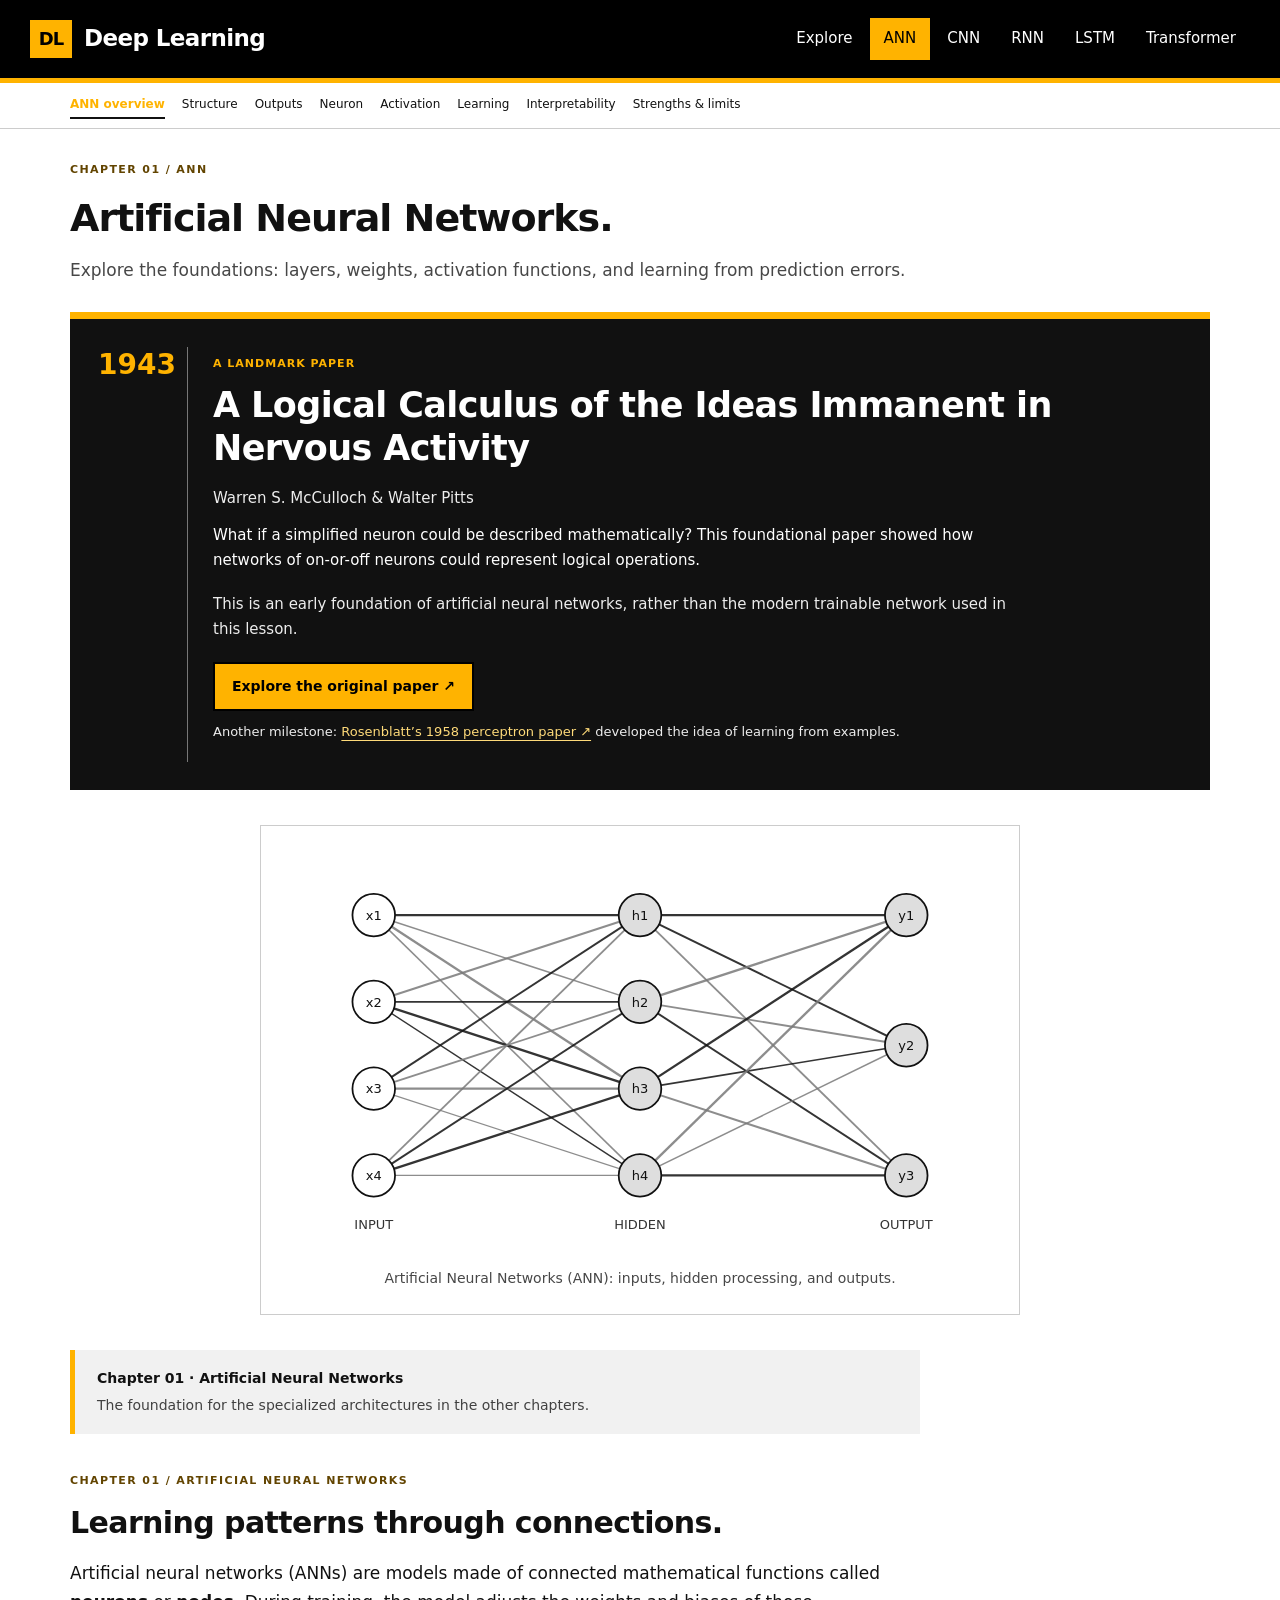
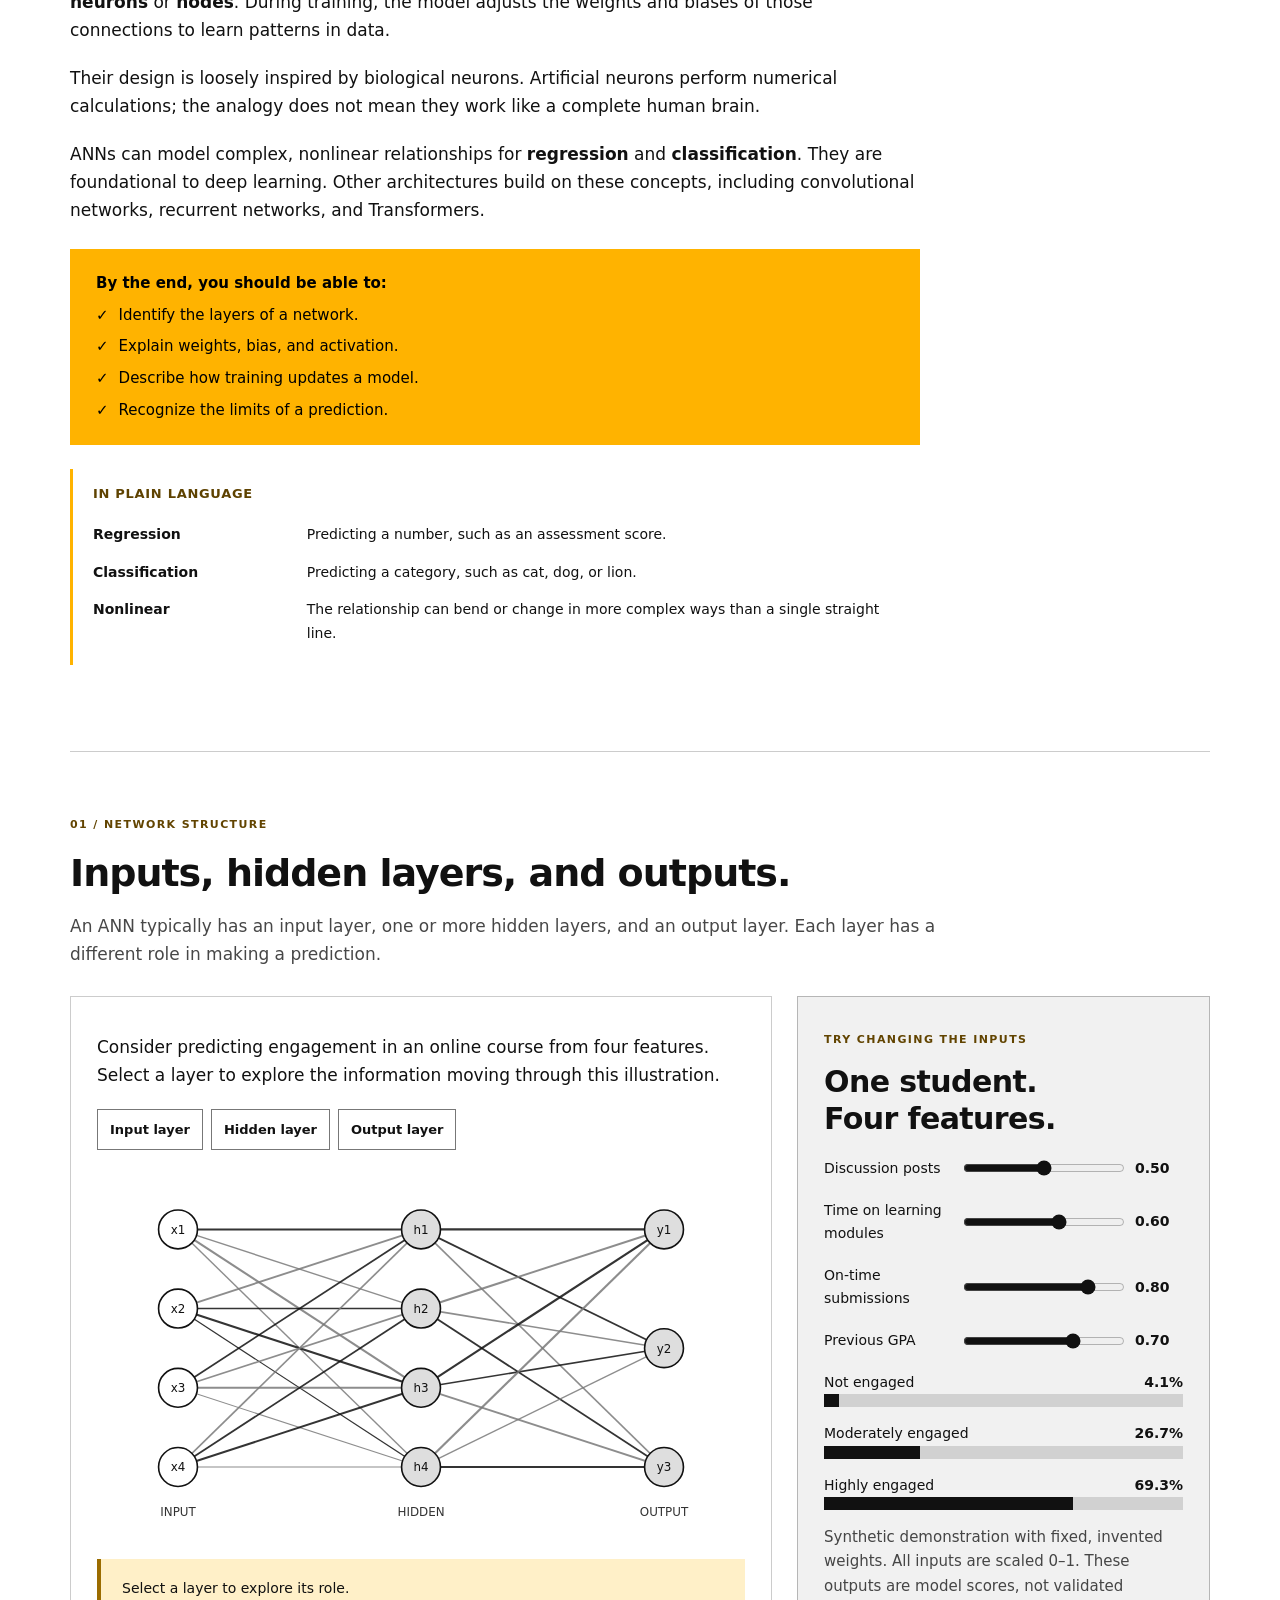
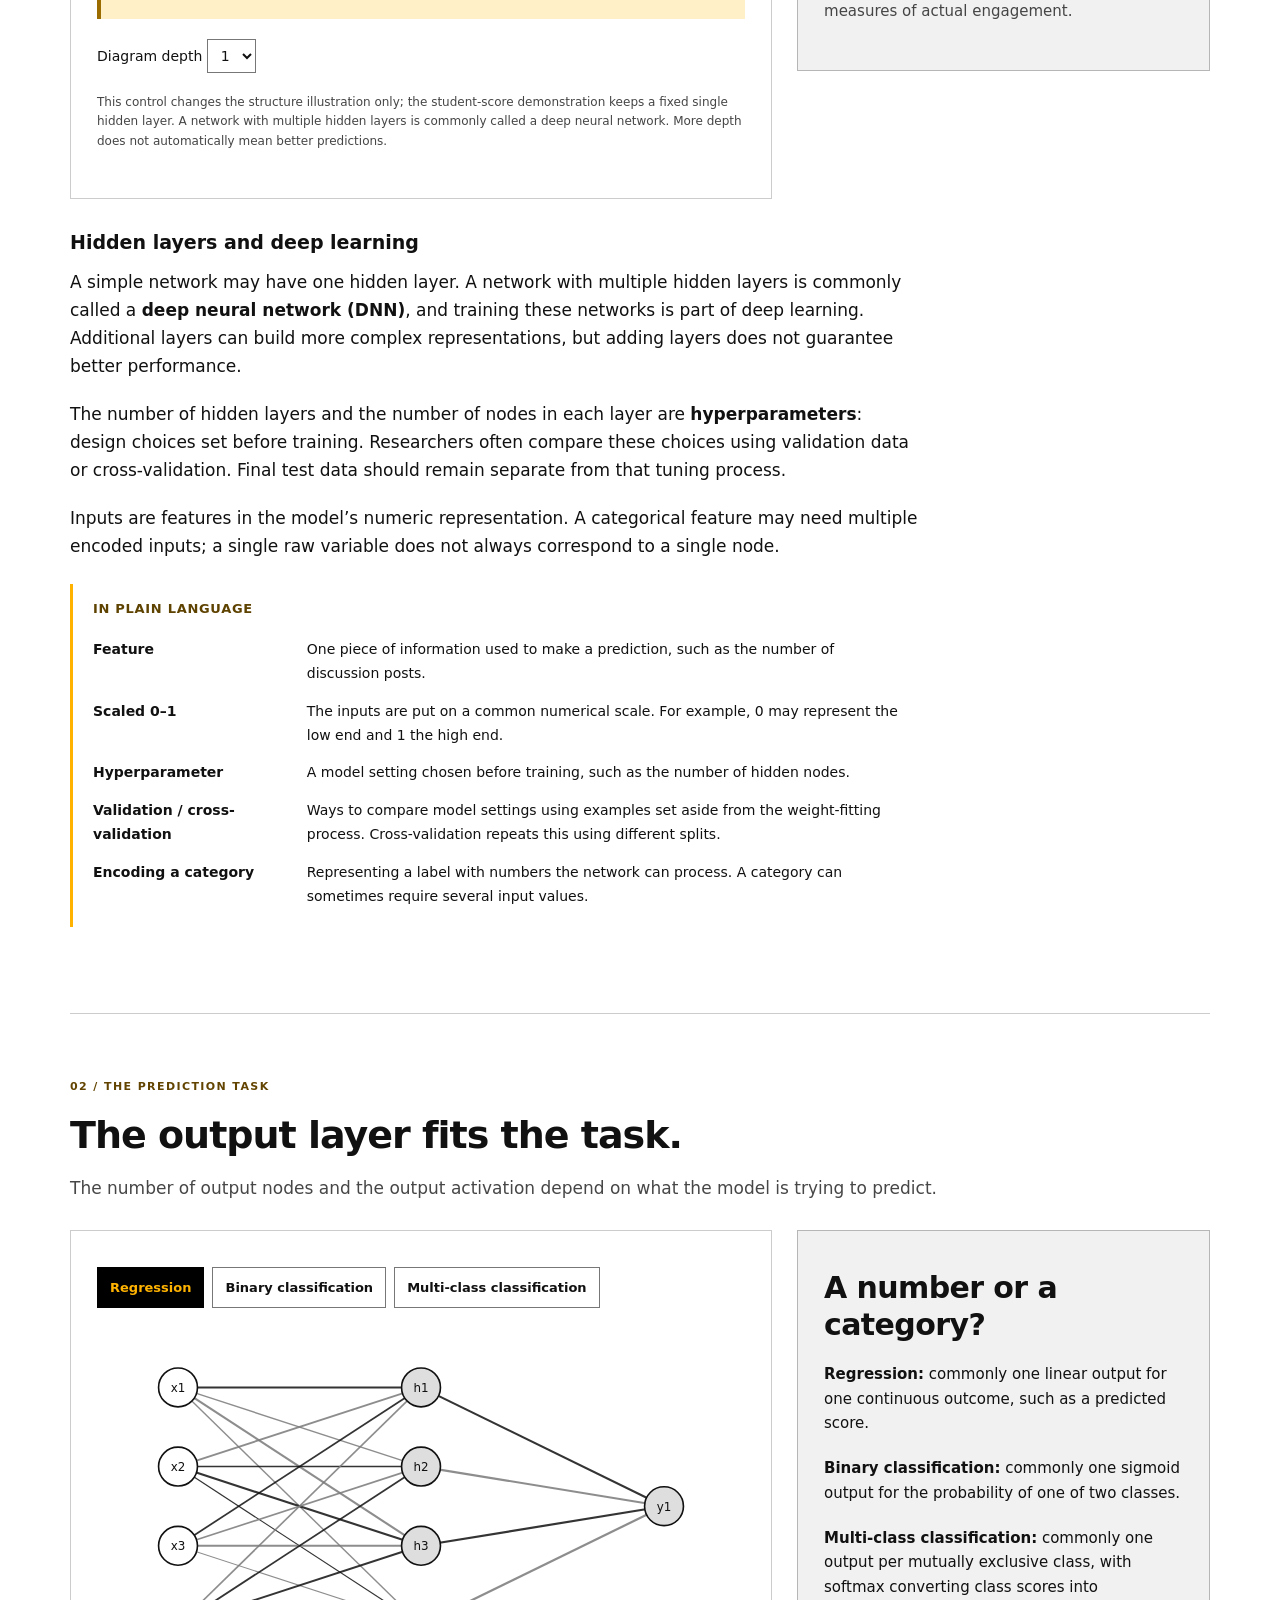
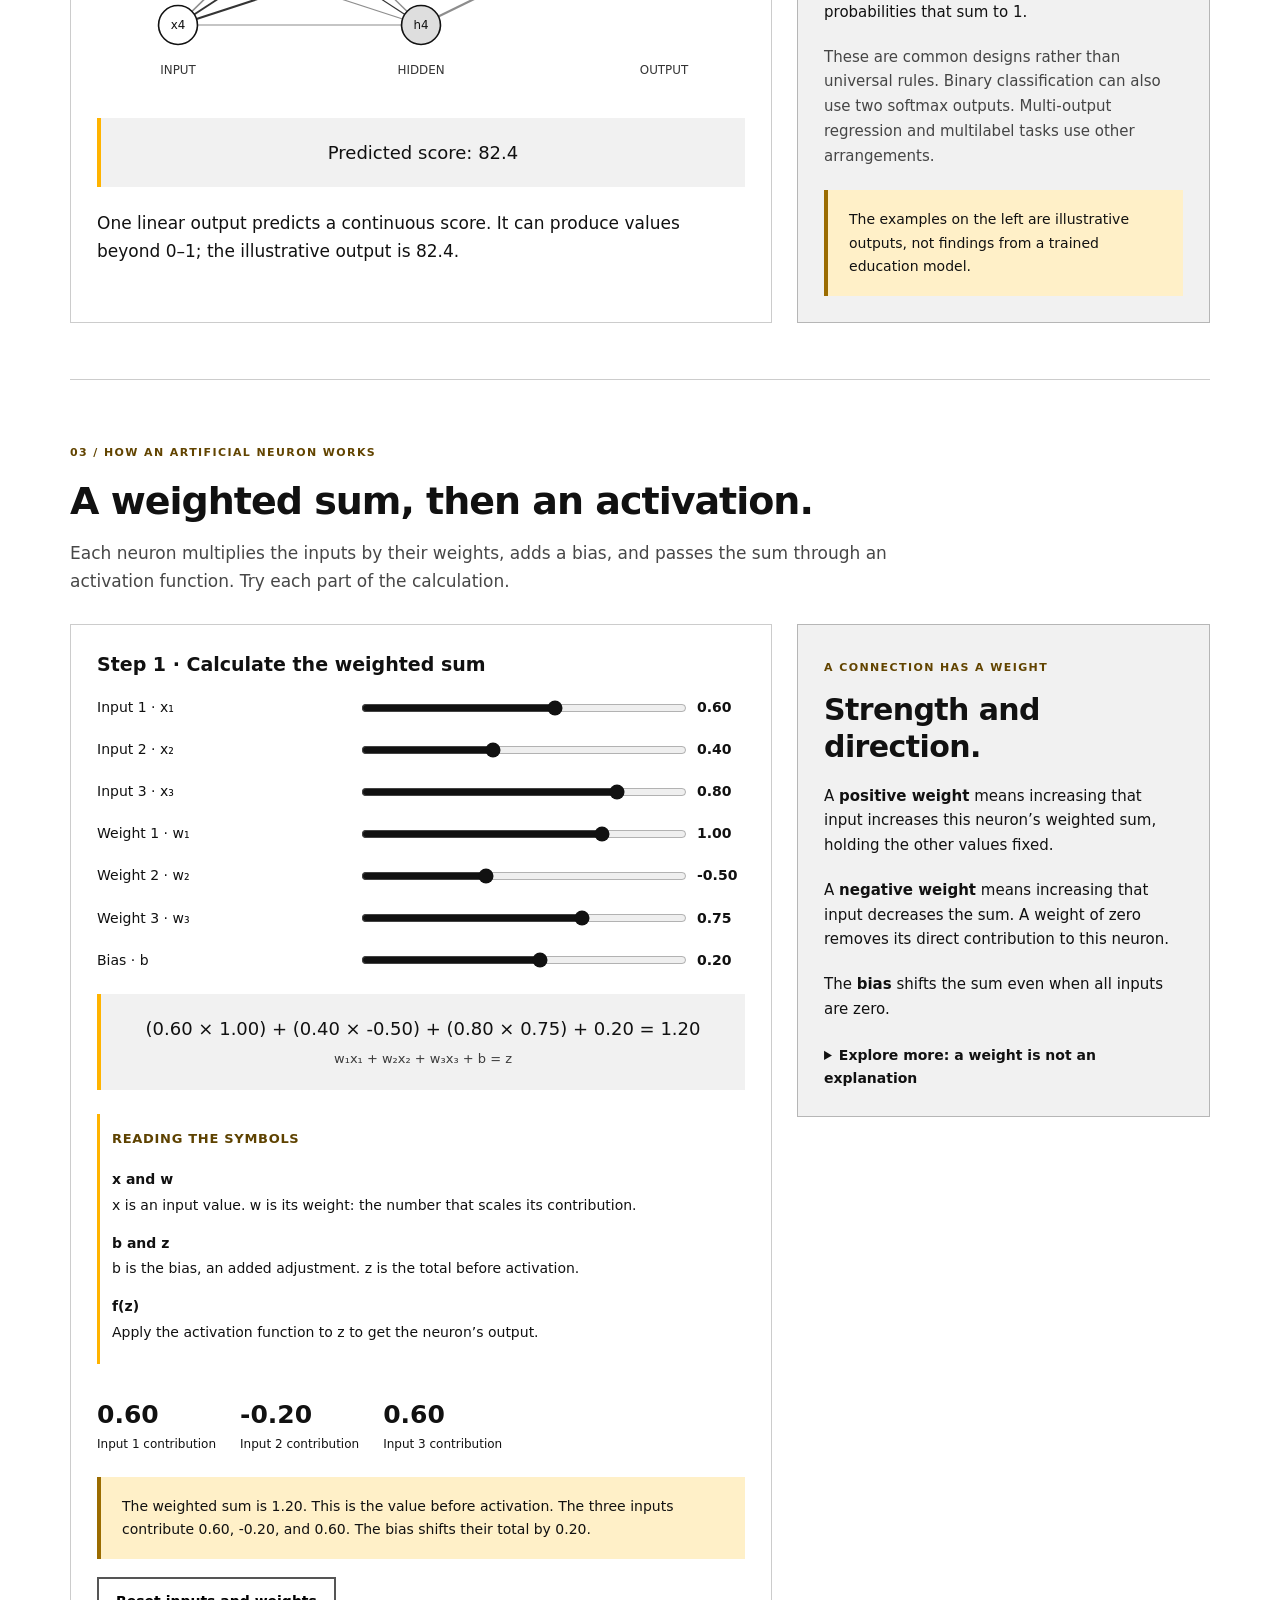
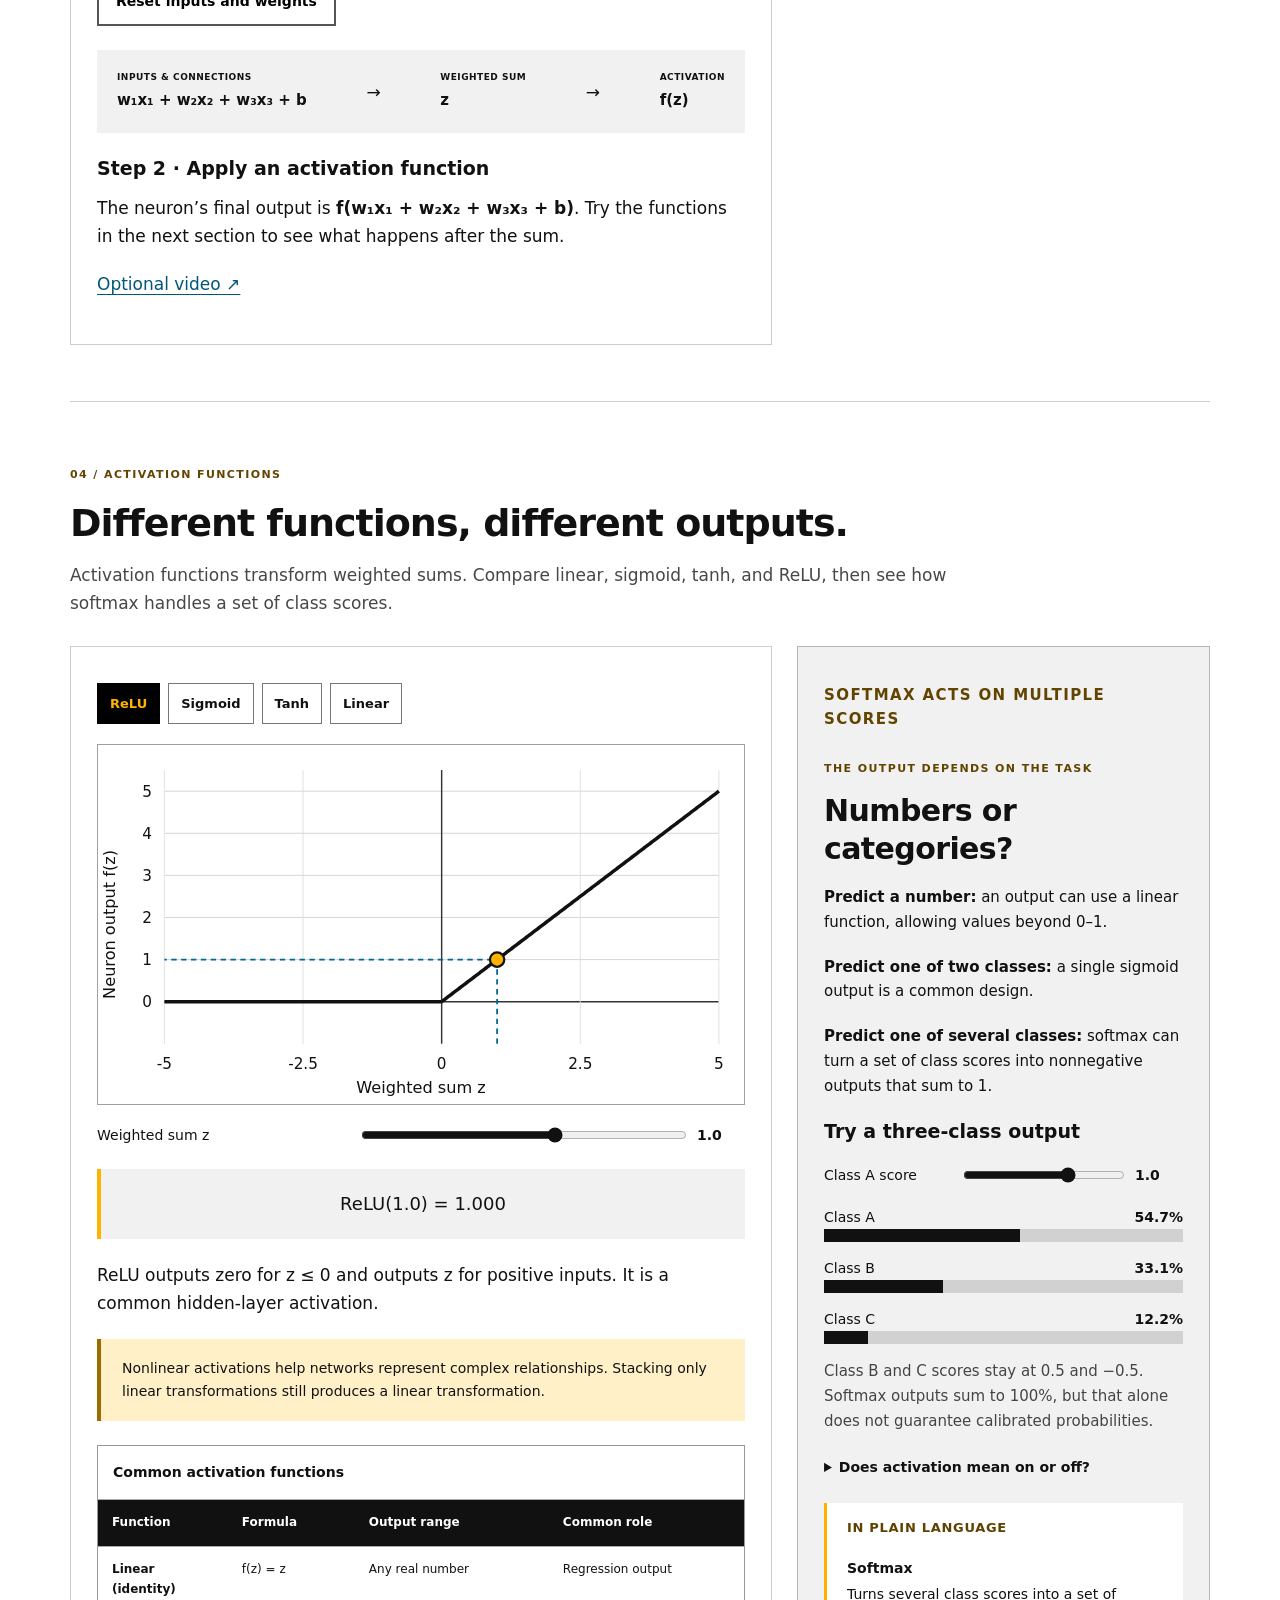
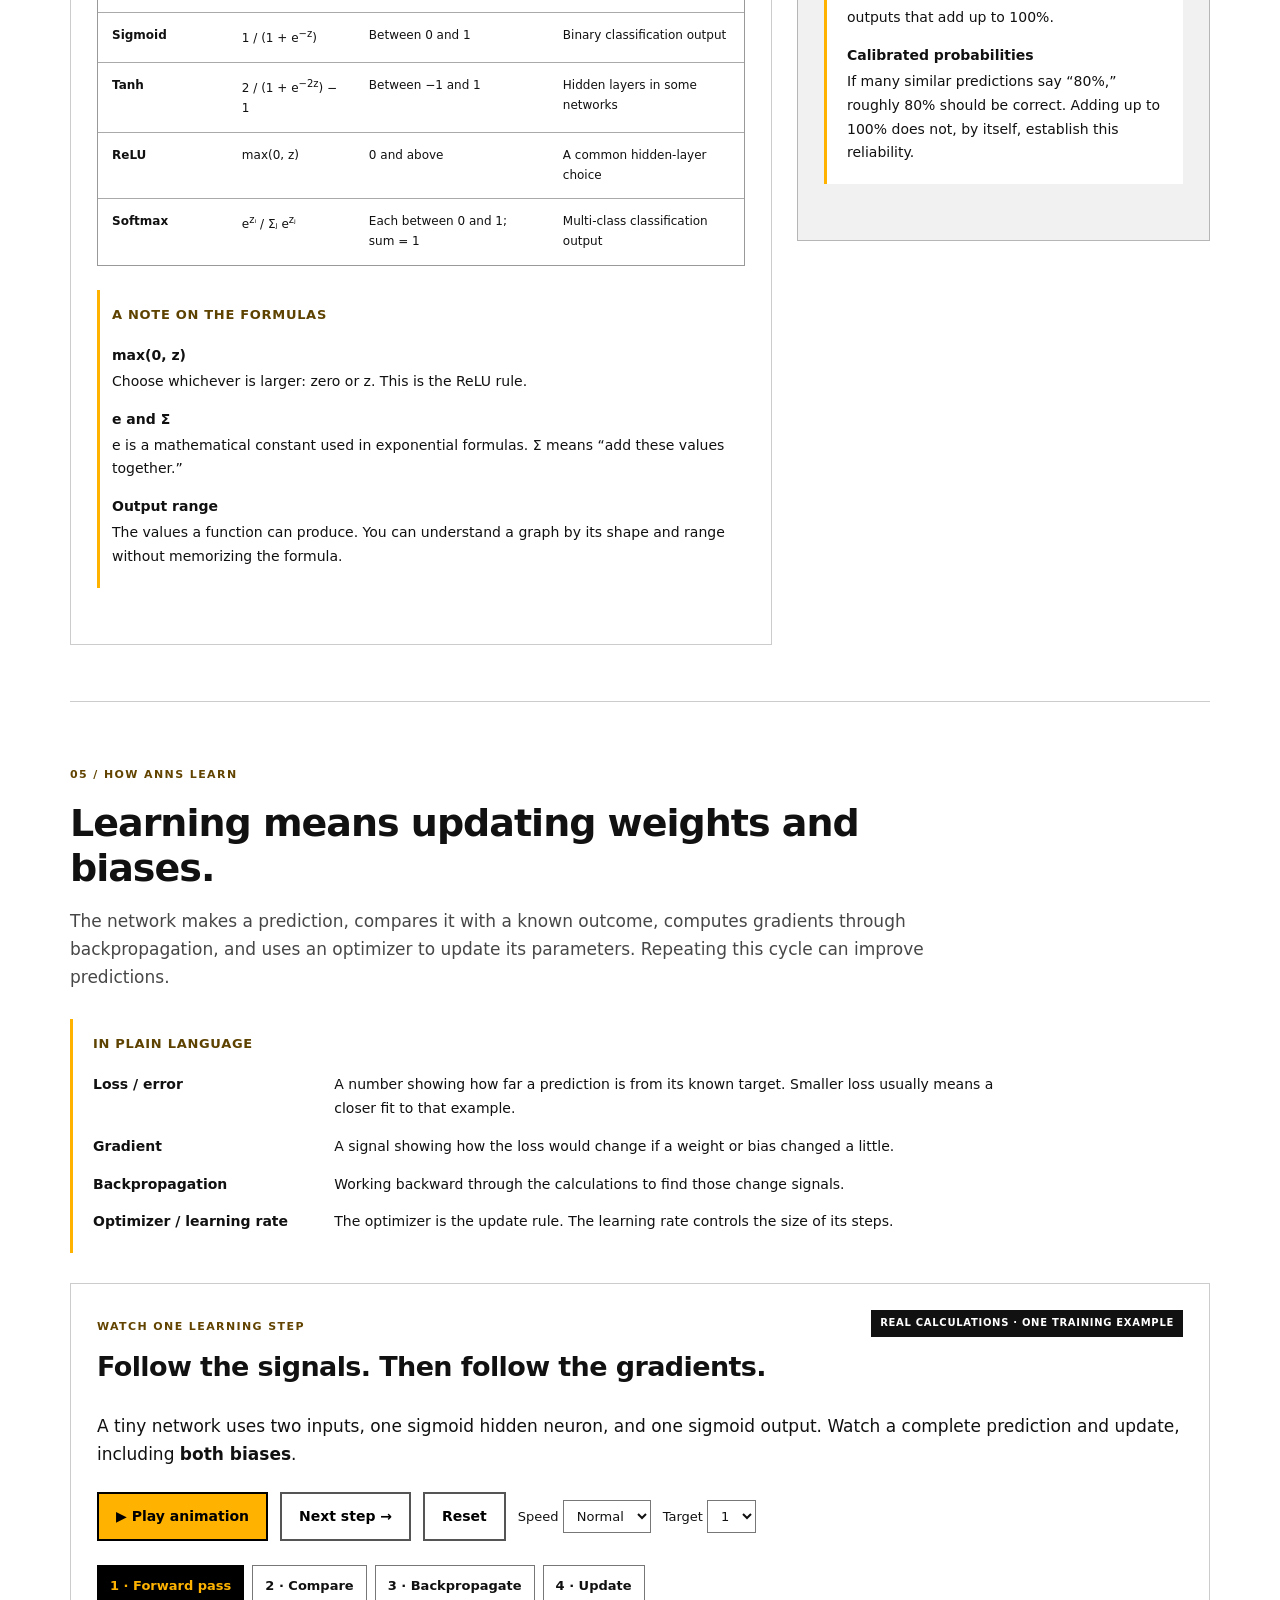
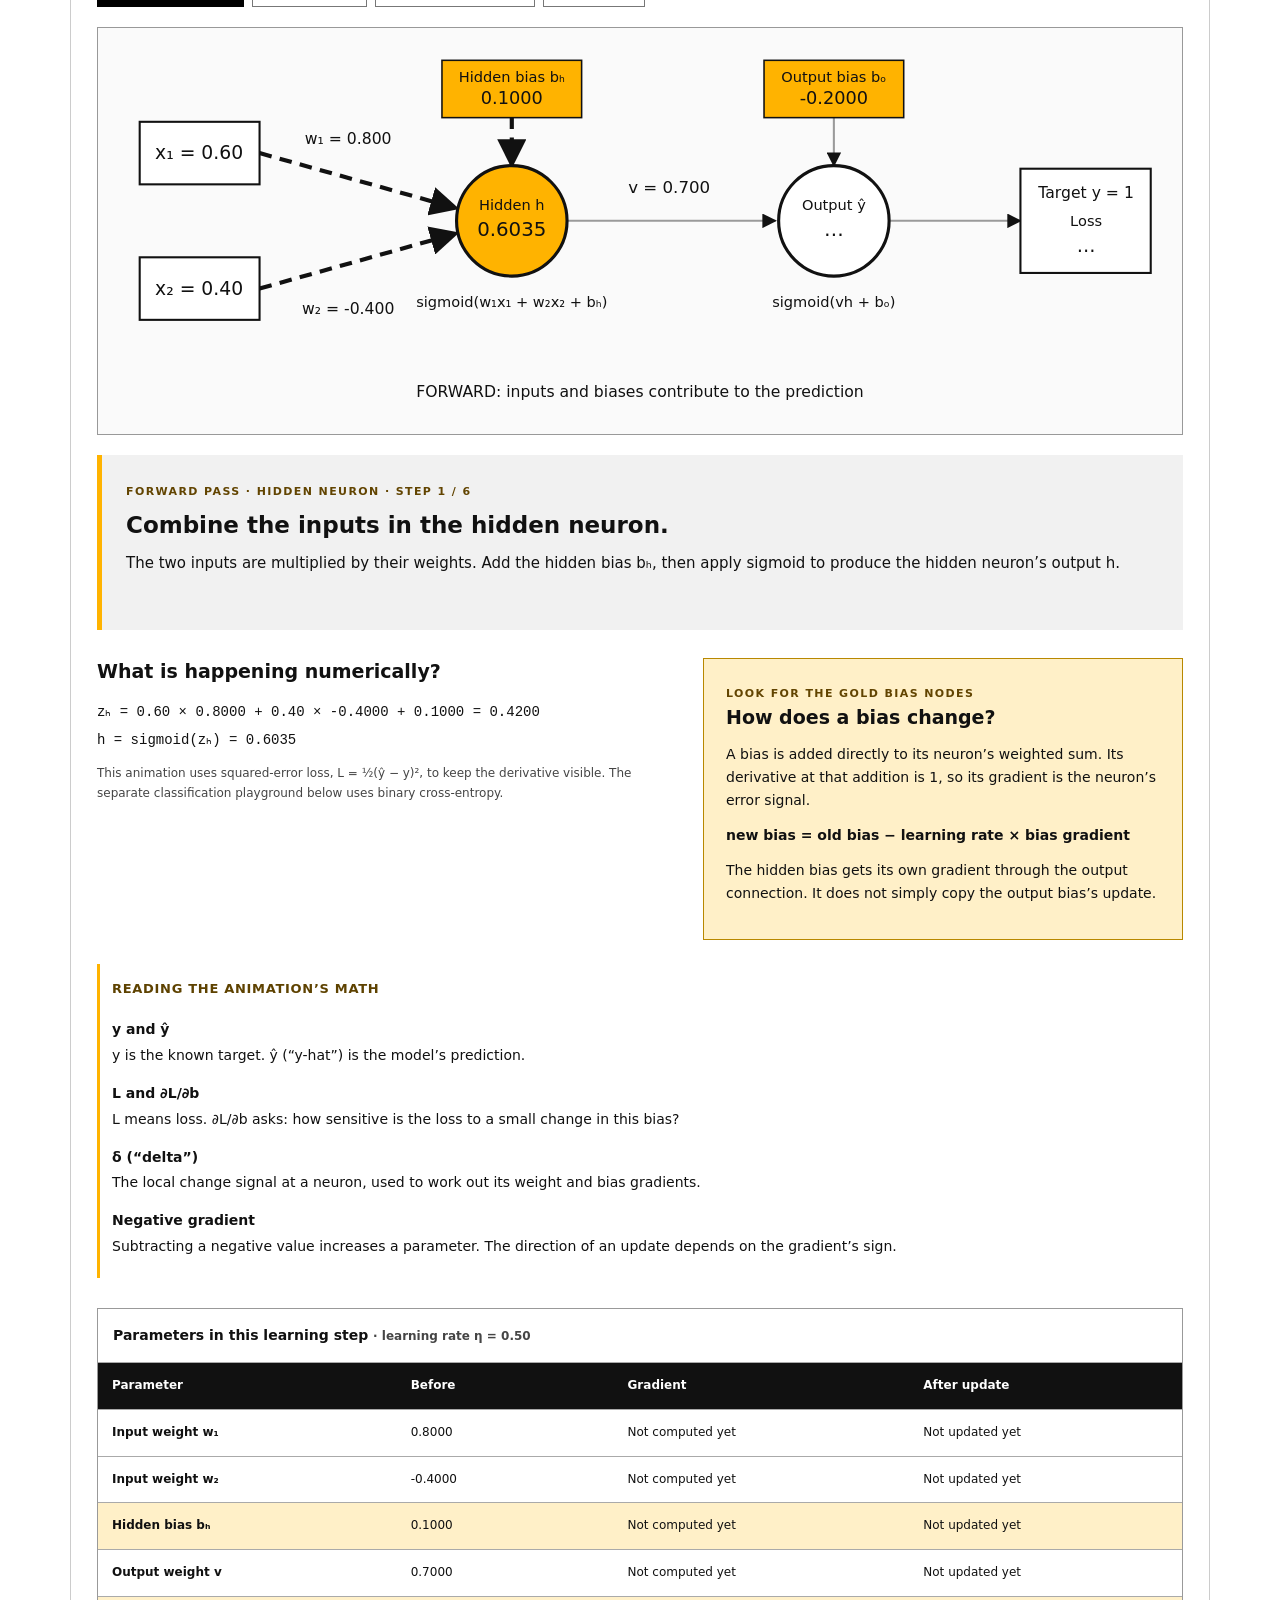
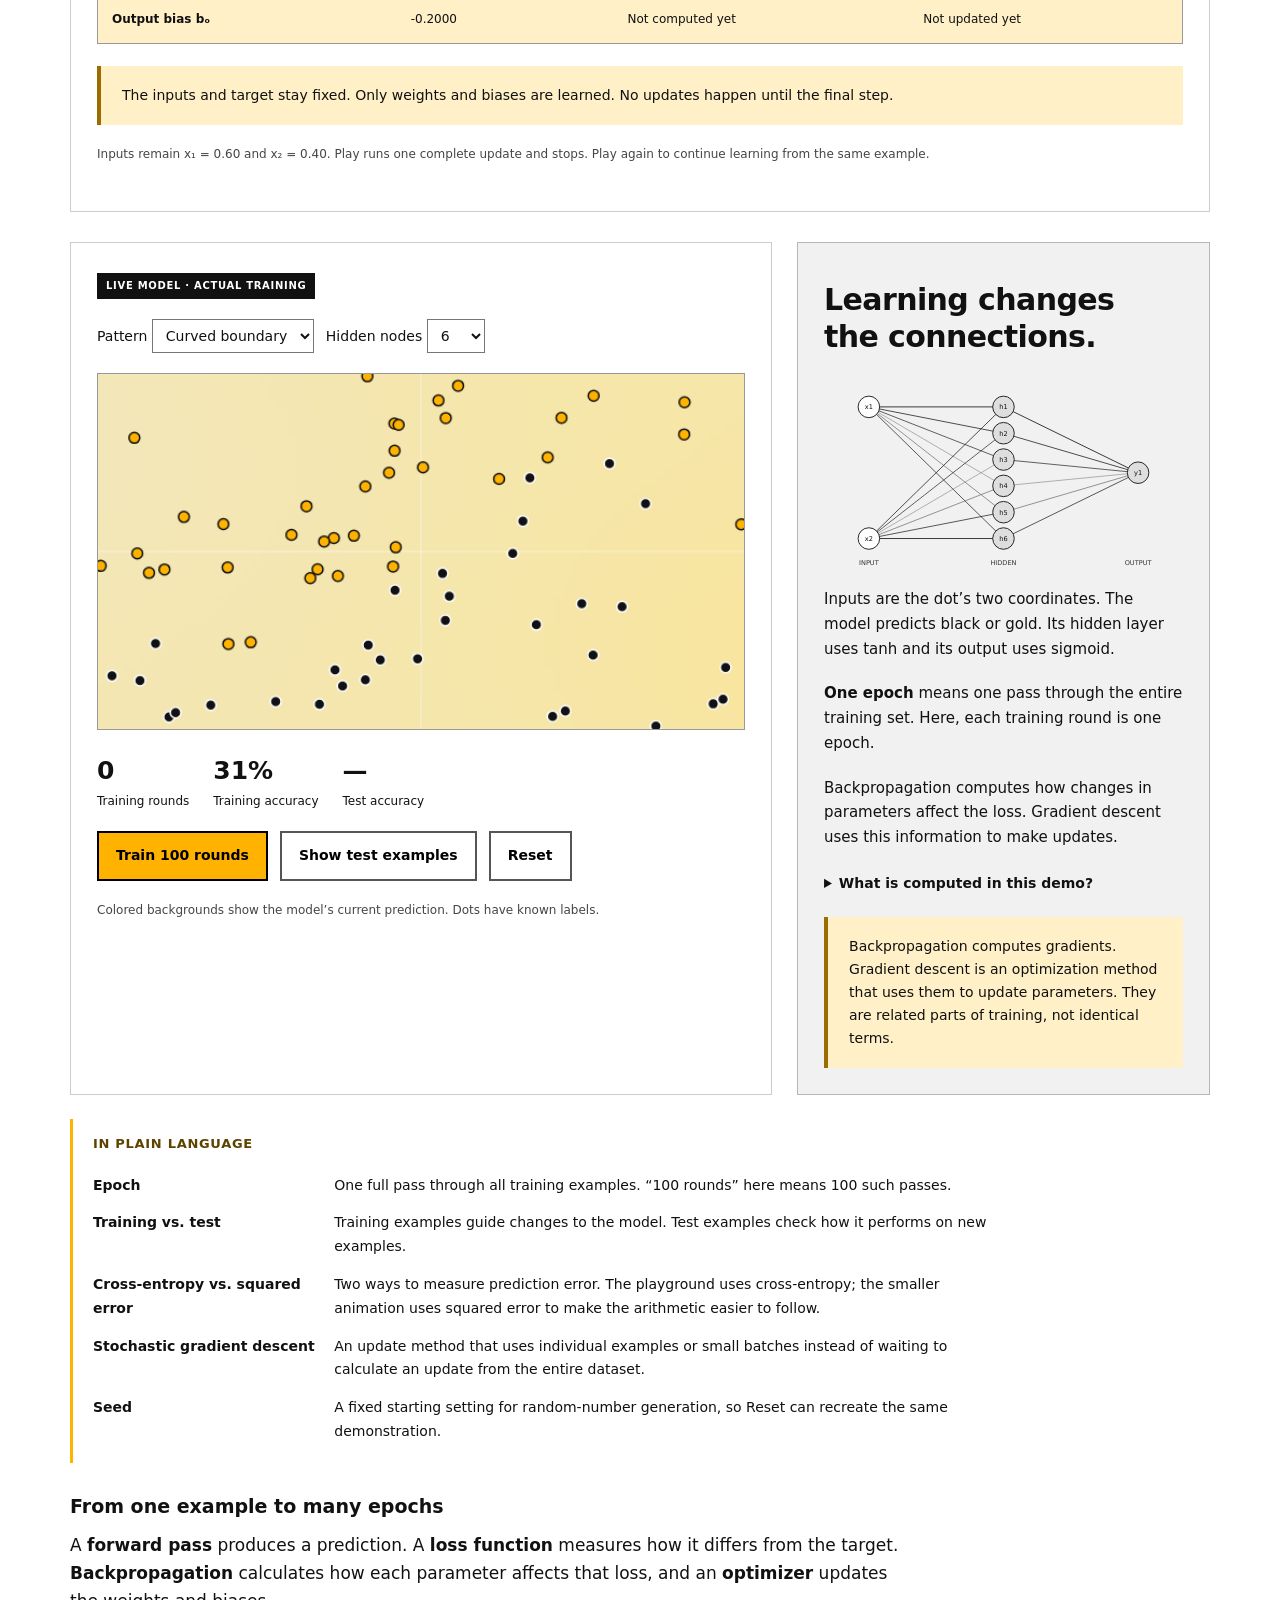
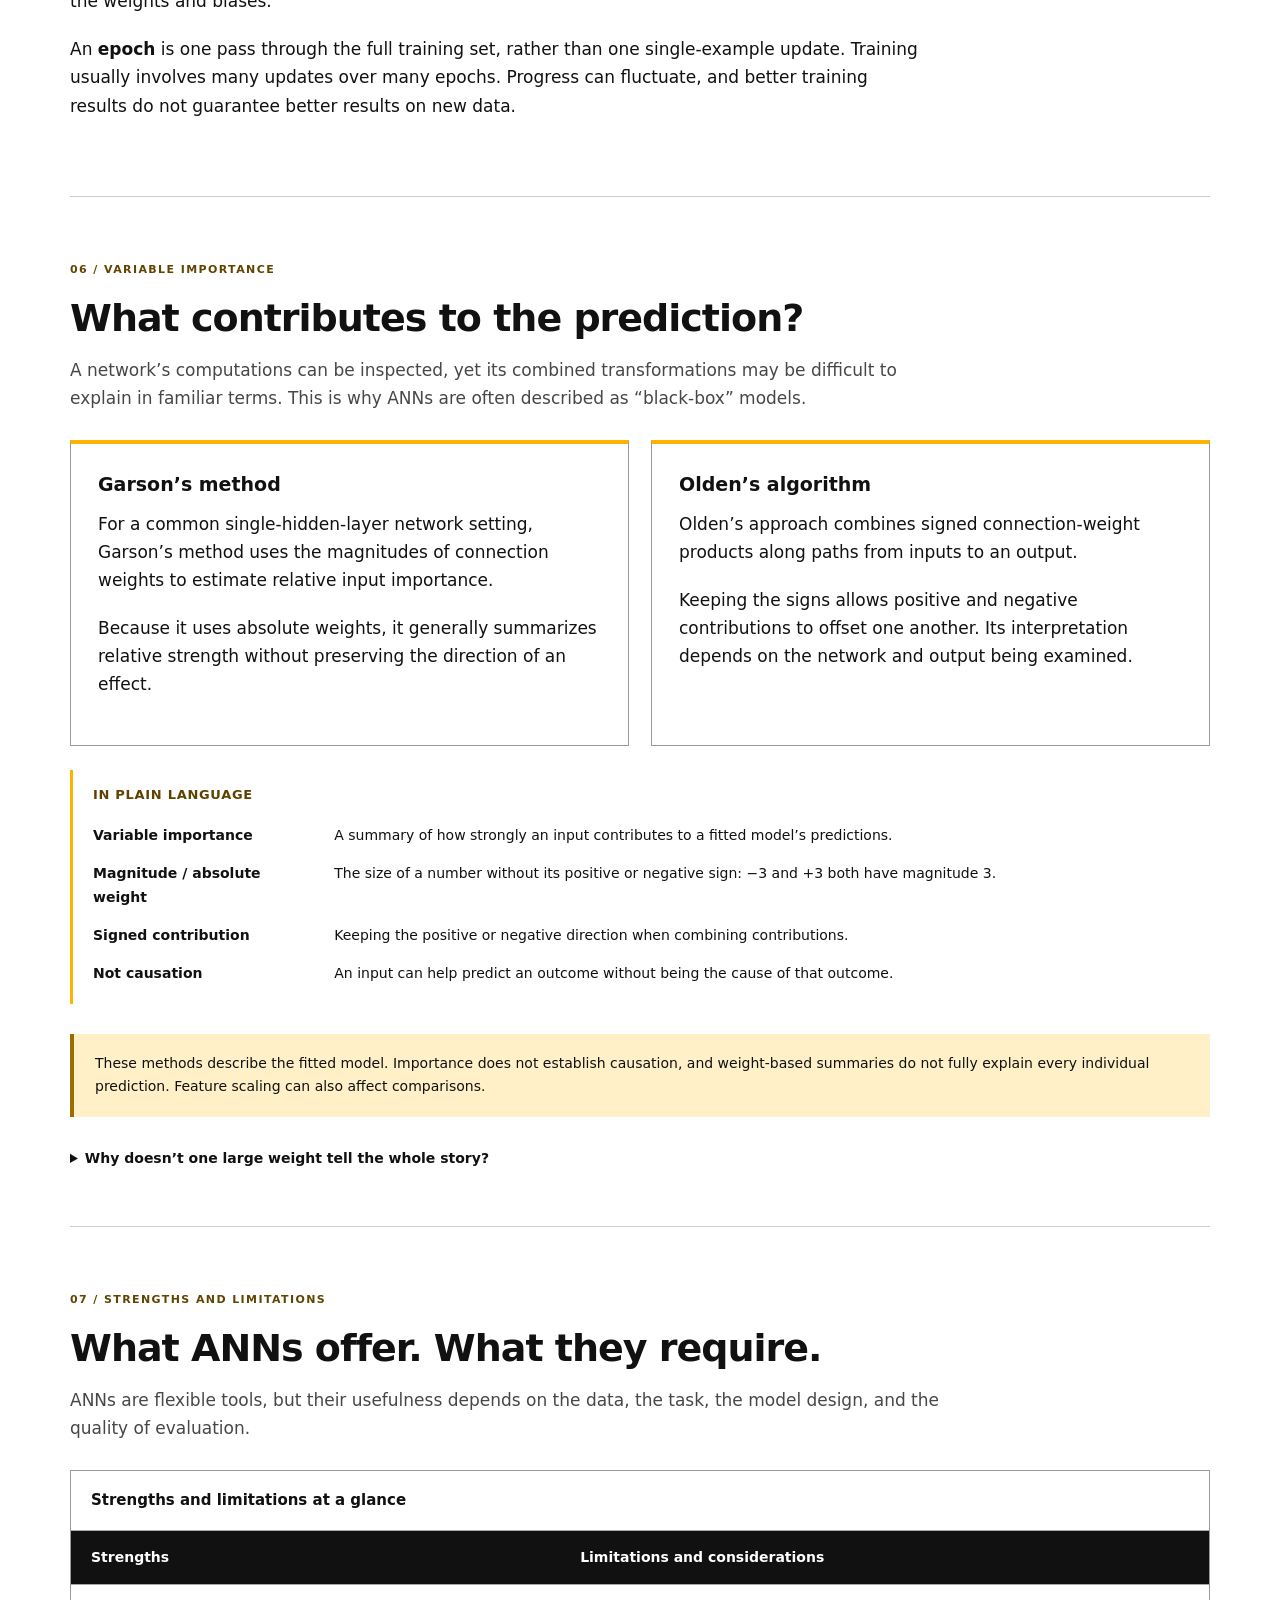
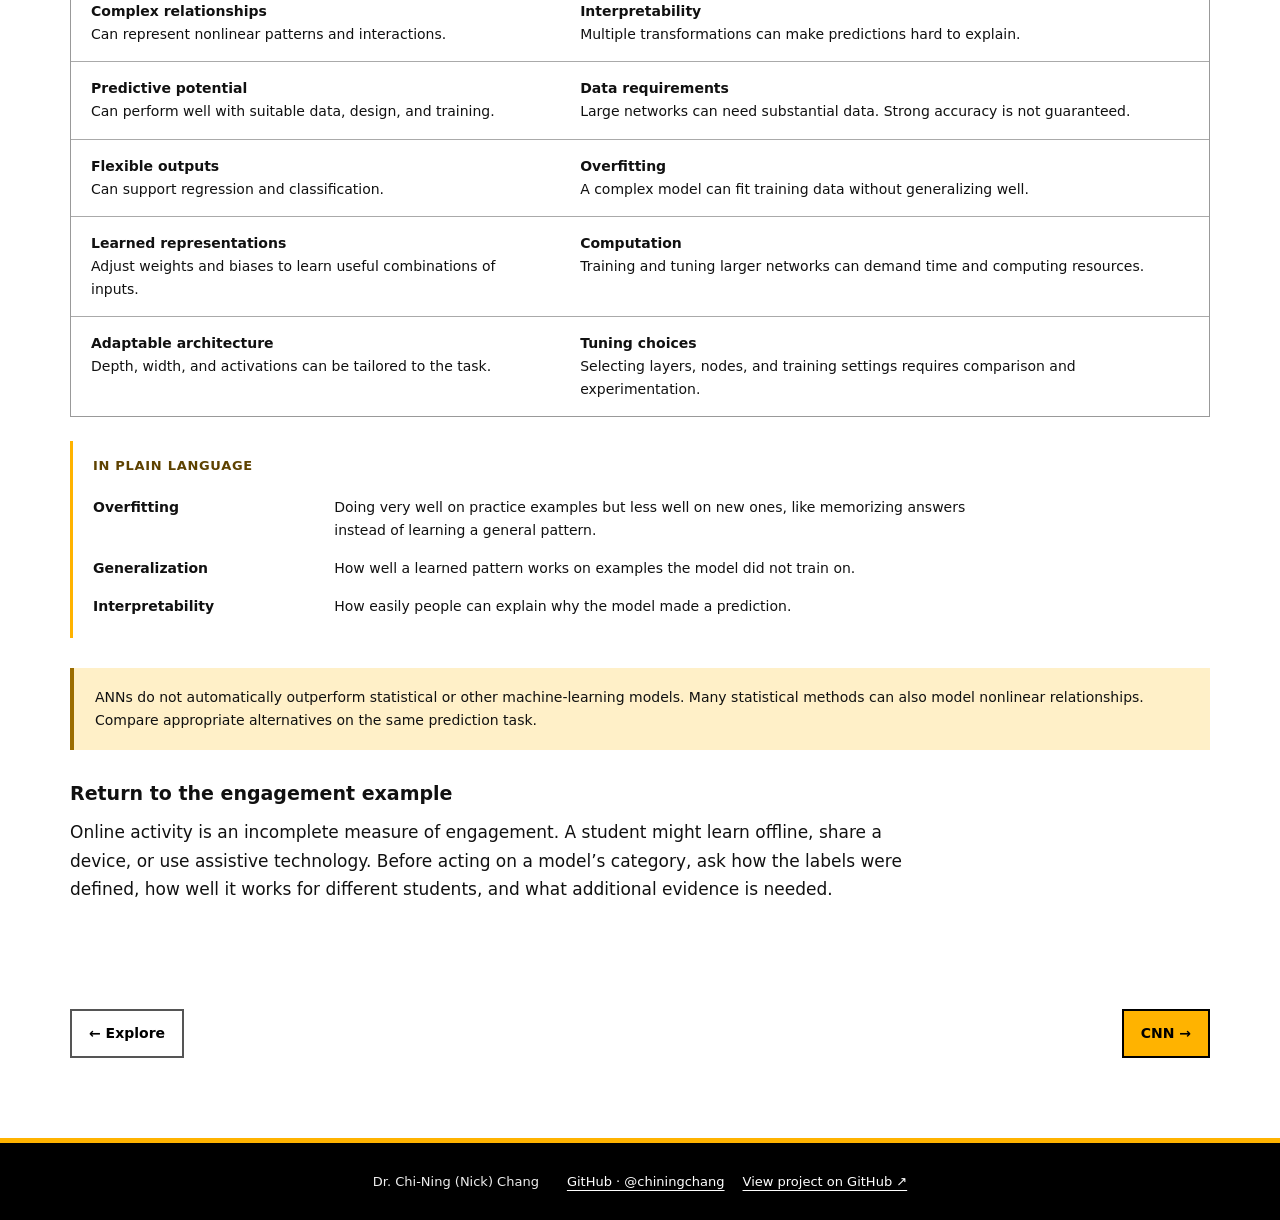
==== commit 943d70de: "Reserve yellow network nodes for the selected layer" ====
--- a/ann.html
+++ b/ann.html
@@ -7,4 +7,4 @@
 <section class="chapter" id="activation"><div class="lesson-heading"><span class="eyebrow">04 / Activation functions</span><h1>Different functions, different outputs.</h1><p class="muted">Activation functions transform weighted sums. Compare linear, sigmoid, tanh, and ReLU, then see how softmax handles a set of class scores.</p></div><div class="workspace"><div class="lab"><div class="tabs" id="activation-tabs"><button class="selected" data-function="relu">ReLU</button><button data-function="sigmoid">Sigmoid</button><button data-function="tanh">Tanh</button><button data-function="linear">Linear</button></div><svg aria-label="Activation function plot" class="activation-plot" id="activation-plot" role="img" viewbox="0 0 720 400"></svg><div class="range-row"><label for="z">Weighted sum z</label><input id="z" max="5" min="-5" step=".1" type="range" value="1"/><output id="z-value"></output></div><div class="equation"><div aria-live="polite" id="activation-value"></div></div><p id="activation-description"></p><div class="callout">Nonlinear activations help networks represent complex relationships. Stacking only linear transformations still produces a linear transformation.</div><div class="table-wrap"><table><caption>Common activation functions</caption><thead><tr><th scope="col">Function</th><th scope="col">Formula</th><th scope="col">Output range</th><th scope="col">Common role</th></tr></thead><tbody><tr><th scope="row">Linear (identity)</th><td>f(z) = z</td><td>Any real number</td><td>Regression output</td></tr><tr><th scope="row">Sigmoid</th><td>1 / (1 + e<sup>−z</sup>)</td><td>Between 0 and 1</td><td>Binary classification output</td></tr><tr><th scope="row">Tanh</th><td>2 / (1 + e<sup>−2z</sup>) − 1</td><td>Between −1 and 1</td><td>Hidden layers in some networks</td></tr><tr><th scope="row">ReLU</th><td>max(0, z)</td><td>0 and above</td><td>A common hidden-layer choice</td></tr><tr><th scope="row">Softmax</th><td>e<sup>zᵢ</sup> / Σⱼ e<sup>zⱼ</sup></td><td>Each between 0 and 1; sum = 1</td><td>Multi-class classification output</td></tr></tbody></table></div><aside aria-label="A note on the formulas" class="plain-language"><h3>A note on the formulas</h3><dl><div><dt>max(0, z)</dt><dd>Choose whichever is larger: zero or z. This is the ReLU rule.</dd></div><div><dt>e and Σ</dt><dd>e is a mathematical constant used in exponential formulas. Σ means “add these values together.”</dd></div><div><dt>Output range</dt><dd>The values a function can produce. You can understand a graph by its shape and range without memorizing the formula.</dd></div></dl></aside></div><aside class="aside"><p class="eyebrow">Softmax acts on multiple scores</p><span class="eyebrow">The output depends on the task</span><h2>Numbers or categories?</h2><p><strong>Predict a number:</strong> an output can use a linear function, allowing values beyond 0–1.</p><p><strong>Predict one of two classes:</strong> a single sigmoid output is a common design.</p><p><strong>Predict one of several classes:</strong> softmax can turn a set of class scores into nonnegative outputs that sum to 1.</p><h3>Try a three-class output</h3><div class="range-row"><label for="classscore">Class A score</label><input id="classscore" max="3" min="-3" step=".1" type="range" value="1"/><output id="score-value"></output></div><div class="probs" id="softmax-probs"></div><p class="minitext">Class B and C scores stay at 0.5 and −0.5. Softmax outputs sum to 100%, but that alone does not guarantee calibrated probabilities.</p><details><summary>Does activation mean on or off?</summary><p>Not always. Sigmoid and tanh have smooth outputs. ReLU outputs zero for nonpositive inputs and passes positive inputs through. The function controls a numerical transformation, not a conscious decision.</p></details><aside aria-label="In plain language" class="plain-language"><h3>In plain language</h3><dl><div><dt>Softmax</dt><dd>Turns several class scores into a set of outputs that add up to 100%.</dd></div><div><dt>Calibrated probabilities</dt><dd>If many similar predictions say “80%,” roughly 80% should be correct. Adding up to 100% does not, by itself, establish this reliability.</dd></div></dl></aside></aside></div></section>
 <section class="chapter" id="learn"><div class="lesson-heading"><span class="eyebrow">05 / How ANNs learn</span><h1>Learning means updating weights and biases.</h1><p class="muted">The network makes a prediction, compares it with a known outcome, computes gradients through backpropagation, and uses an optimizer to update its parameters. Repeating this cycle can improve predictions.</p></div><aside aria-label="In plain language" class="plain-language"><h3>In plain language</h3><dl><div><dt>Loss / error</dt><dd>A number showing how far a prediction is from its known target. Smaller loss usually means a closer fit to that example.</dd></div><div><dt>Gradient</dt><dd>A signal showing how the loss would change if a weight or bias changed a little.</dd></div><div><dt>Backpropagation</dt><dd>Working backward through the calculations to find those change signals.</dd></div><div><dt>Optimizer / learning rate</dt><dd>The optimizer is the update rule. The learning rate controls the size of its steps.</dd></div></dl></aside><div class="lab cycle-lab" style="margin-bottom:22px"><div class="cycle-heading"><div><span class="eyebrow">Watch one learning step</span><h2>Follow the signals. Then follow the gradients.</h2></div><span class="badge">REAL CALCULATIONS · ONE TRAINING EXAMPLE</span></div><p>A tiny network uses two inputs, one sigmoid hidden neuron, and one sigmoid output. Watch a complete prediction and update, including <strong>both biases</strong>.</p><div class="animation-controls"><button class="btn" id="cycle-play">▶ Play animation</button><button class="btn secondary" id="cycle-next">Next step →</button><button class="btn secondary" id="cycle-reset">Reset</button><label for="cycle-speed">Speed <select id="cycle-speed"><option value="2600">Slow</option><option selected="" value="1600">Normal</option><option value="850">Fast</option></select></label><label for="cycle-target">Target <select id="cycle-target"><option selected="" value="1">1</option><option value="0">0</option></select></label></div><div class="tabs cycle-tabs" id="cycle-tabs"><button aria-pressed="true" class="selected" data-cycle="0">1 · Forward pass</button><button aria-pressed="false" data-cycle="2">2 · Compare</button><button aria-pressed="false" data-cycle="3">3 · Backpropagate</button><button aria-pressed="false" data-cycle="5">4 · Update</button></div><div class="animation-scroll"><svg aria-label="Animated training cycle with two inputs, a hidden neuron, an output, and separate hidden and output biases" id="learning-animation" role="img" viewbox="0 0 1040 390"></svg></div><div aria-atomic="true" aria-live="polite" class="stage-narration"><span class="eyebrow" id="cycle-stage"></span><h3 id="cycle-title"></h3><p id="cycle-description"></p></div><div class="animation-explanation"><div><h3>What is happening numerically?</h3><div class="math-steps" id="cycle-math"></div><p class="minitext">This animation uses squared-error loss, L = ½(ŷ − y)², to keep the derivative visible. The separate classification playground below uses binary cross-entropy.</p></div><div class="bias-explainer"><span class="eyebrow">Look for the gold bias nodes</span><h3>How does a bias change?</h3><p>A bias is added directly to its neuron’s weighted sum. Its derivative at that addition is 1, so its gradient is the neuron’s error signal.</p><p><strong>new bias = old bias − learning rate × bias gradient</strong></p><p>The hidden bias gets its own gradient through the output connection. It does not simply copy the output bias’s update.</p></div></div><aside aria-label="Reading the animation’s math" class="plain-language"><h3>Reading the animation’s math</h3><dl><div><dt>y and ŷ</dt><dd>y is the known target. ŷ (“y-hat”) is the model’s prediction.</dd></div><div><dt>L and ∂L/∂b</dt><dd>L means loss. ∂L/∂b asks: how sensitive is the loss to a small change in this bias?</dd></div><div><dt>δ (“delta”)</dt><dd>The local change signal at a neuron, used to work out its weight and bias gradients.</dd></div><div><dt>Negative gradient</dt><dd>Subtracting a negative value increases a parameter. The direction of an update depends on the gradient’s sign.</dd></div></dl></aside><div class="table-wrap"><table><caption>Parameters in this learning step <span class="minitext">· learning rate η = 0.50</span></caption><thead><tr><th scope="col">Parameter</th><th scope="col">Before</th><th scope="col">Gradient</th><th scope="col">After update</th></tr></thead><tbody id="parameter-rows"></tbody></table></div><p aria-live="polite" class="callout" id="cycle-result"></p><p class="minitext">Inputs remain x₁ = 0.60 and x₂ = 0.40. Play runs one complete update and stops. Play again to continue learning from the same example.</p></div><div class="workspace"><div class="lab"><span class="badge">LIVE MODEL · ACTUAL TRAINING</span><div class="controls"><label>Pattern <select id="pattern"><option value="curve">Curved boundary</option><option value="xor">Opposite corners</option></select></label><label>Hidden nodes <select id="nodes"><option>2</option><option selected="">6</option><option>12</option></select></label></div><canvas aria-label="Labeled training dots and changing model prediction regions" height="330" id="learning-canvas" role="img" width="600"></canvas><div aria-live="polite" class="metric"><div><strong id="epochs">0</strong>Training rounds</div><div><strong id="trainacc">—</strong>Training accuracy</div><div><strong id="testacc">—</strong>Test accuracy</div></div><div class="actions"><button class="btn" id="train">Train 100 rounds</button><button class="btn secondary" id="test">Show test examples</button><button class="btn secondary" id="resetlearn">Reset</button></div><p aria-live="polite" class="footnote" id="training-note">Background colors show predictions. Dot colors show known labels.</p></div><aside class="aside"><h2>Learning changes<br/>the connections.</h2><svg aria-label="The training network with two inputs, a hidden layer, and one output" class="diagram" id="mini-network" role="img" viewbox="0 0 600 340"></svg><p>Inputs are the dot’s two coordinates. The model predicts black or gold. Its hidden layer uses tanh and its output uses sigmoid.</p><p><strong>One epoch</strong> means one pass through the entire training set. Here, each training round is one epoch.</p><p>Backpropagation computes how changes in parameters affect the loss. Gradient descent uses this information to make updates.</p><details><summary>What is computed in this demo?</summary><p>A two-input, one-hidden-layer network learns from 70 synthetic examples using binary cross-entropy loss and stochastic gradient descent. The 90 test examples do not update the weights. Reset uses the same seed so comparisons are reproducible.</p></details><div class="callout">Backpropagation computes gradients. Gradient descent is an optimization method that uses them to update parameters. They are related parts of training, not identical terms.</div></aside></div><aside aria-label="In plain language" class="plain-language"><h3>In plain language</h3><dl><div><dt>Epoch</dt><dd>One full pass through all training examples. “100 rounds” here means 100 such passes.</dd></div><div><dt>Training vs. test</dt><dd>Training examples guide changes to the model. Test examples check how it performs on new examples.</dd></div><div><dt>Cross-entropy vs. squared error</dt><dd>Two ways to measure prediction error. The playground uses cross-entropy; the smaller animation uses squared error to make the arithmetic easier to follow.</dd></div><div><dt>Stochastic gradient descent</dt><dd>An update method that uses individual examples or small batches instead of waiting to calculate an update from the entire dataset.</dd></div><div><dt>Seed</dt><dd>A fixed starting setting for random-number generation, so Reset can recreate the same demonstration.</dd></div></dl></aside><div class="reading-block"><h3>From one example to many epochs</h3><p>A <strong>forward pass</strong> produces a prediction. A <strong>loss function</strong> measures how it differs from the target. <strong>Backpropagation</strong> calculates how each parameter affects that loss, and an <strong>optimizer</strong> updates the weights and biases.</p><p>An <strong>epoch</strong> is one pass through the full training set, rather than one single-example update. Training usually involves many updates over many epochs. Progress can fluctuate, and better training results do not guarantee better results on new data.</p></div></section><section class="chapter" id="importance"><div class="lesson-heading"><span class="eyebrow">06 / Variable importance</span><h1>What contributes to the prediction?</h1><p class="muted">A network’s computations can be inspected, yet its combined transformations may be difficult to explain in familiar terms. This is why ANNs are often described as “black-box” models.</p></div><div class="comparison"><div><h3>Garson’s method</h3><p>For a common single-hidden-layer network setting, Garson’s method uses the magnitudes of connection weights to estimate relative input importance.</p><p>Because it uses absolute weights, it generally summarizes relative strength without preserving the direction of an effect.</p></div><div><h3>Olden’s algorithm</h3><p>Olden’s approach combines signed connection-weight products along paths from inputs to an output.</p><p>Keeping the signs allows positive and negative contributions to offset one another. Its interpretation depends on the network and output being examined.</p></div></div><aside aria-label="In plain language" class="plain-language"><h3>In plain language</h3><dl><div><dt>Variable importance</dt><dd>A summary of how strongly an input contributes to a fitted model’s predictions.</dd></div><div><dt>Magnitude / absolute weight</dt><dd>The size of a number without its positive or negative sign: −3 and +3 both have magnitude 3.</dd></div><div><dt>Signed contribution</dt><dd>Keeping the positive or negative direction when combining contributions.</dd></div><div><dt>Not causation</dt><dd>An input can help predict an outcome without being the cause of that outcome.</dd></div></dl></aside><div class="callout">These methods describe the fitted model. Importance does not establish causation, and weight-based summaries do not fully explain every individual prediction. Feature scaling can also affect comparisons.</div><details class="reading-block"><summary>Why doesn’t one large weight tell the whole story?</summary><p>An input can influence multiple hidden nodes through several paths. Later weights, activation functions, and other inputs affect how these signals combine. A weight in one connection is not automatically the feature’s total importance.</p></details></section>
 <section class="chapter" id="strengths"><div class="lesson-heading"><span class="eyebrow">07 / Strengths and limitations</span><h1>What ANNs offer. What they require.</h1><p class="muted">ANNs are flexible tools, but their usefulness depends on the data, the task, the model design, and the quality of evaluation.</p></div><div class="table-wrap"><table><caption>Strengths and limitations at a glance</caption><thead><tr><th scope="col">Strengths</th><th scope="col">Limitations and considerations</th></tr></thead><tbody><tr><td><strong>Complex relationships</strong><br/>Can represent nonlinear patterns and interactions.</td><td><strong>Interpretability</strong><br/>Multiple transformations can make predictions hard to explain.</td></tr><tr><td><strong>Predictive potential</strong><br/>Can perform well with suitable data, design, and training.</td><td><strong>Data requirements</strong><br/>Large networks can need substantial data. Strong accuracy is not guaranteed.</td></tr><tr><td><strong>Flexible outputs</strong><br/>Can support regression and classification.</td><td><strong>Overfitting</strong><br/>A complex model can fit training data without generalizing well.</td></tr><tr><td><strong>Learned representations</strong><br/>Adjust weights and biases to learn useful combinations of inputs.</td><td><strong>Computation</strong><br/>Training and tuning larger networks can demand time and computing resources.</td></tr><tr><td><strong>Adaptable architecture</strong><br/>Depth, width, and activations can be tailored to the task.</td><td><strong>Tuning choices</strong><br/>Selecting layers, nodes, and training settings requires comparison and experimentation.</td></tr></tbody></table></div><aside aria-label="In plain language" class="plain-language"><h3>In plain language</h3><dl><div><dt>Overfitting</dt><dd>Doing very well on practice examples but less well on new ones, like memorizing answers instead of learning a general pattern.</dd></div><div><dt>Generalization</dt><dd>How well a learned pattern works on examples the model did not train on.</dd></div><div><dt>Interpretability</dt><dd>How easily people can explain why the model made a prediction.</dd></div></dl></aside><div class="callout">ANNs do not automatically outperform statistical or other machine-learning models. Many statistical methods can also model nonlinear relationships. Compare appropriate alternatives on the same prediction task.</div><div class="reading-block"><h3>Return to the engagement example</h3><p>Online activity is an incomplete measure of engagement. A student might learn offline, share a device, or use assistive technology. Before acting on a model’s category, ask how the labels were defined, how well it works for different students, and what additional evidence is needed.</p></div></section>
-<div class="chapter-links"><a class="btn secondary" href="index.html">← Explore</a><a class="btn" href="cnn.html">CNN →</a></div></main><footer><div class="footer-identity"><span>Dr. Chi-Ning (Nick) Chang</span></div><nav aria-label="GitHub links" class="footer-links"><a href="https://github.com/chiningchang" rel="noopener noreferrer" target="_blank">GitHub · @chiningchang</a><a href="https://github.com/chiningchang/Deep-Learning" rel="noopener noreferrer" target="_blank">View project on GitHub ↗</a></nav></footer><script src="app.js"></script><script src="training.js"></script><script src="animation.js"></script></body></html>
+<div class="chapter-links"><a class="btn secondary" href="index.html">← Explore</a><a class="btn" href="cnn.html">CNN →</a></div></main><footer><div class="footer-identity"><span>Dr. Chi-Ning (Nick) Chang</span></div><nav aria-label="GitHub links" class="footer-links"><a href="https://github.com/chiningchang" rel="noopener noreferrer" target="_blank">GitHub · @chiningchang</a><a href="https://github.com/chiningchang/Deep-Learning" rel="noopener noreferrer" target="_blank">View project on GitHub ↗</a></nav></footer><script src="app.js?v=20261019-selection"></script><script src="training.js"></script><script src="animation.js"></script></body></html>
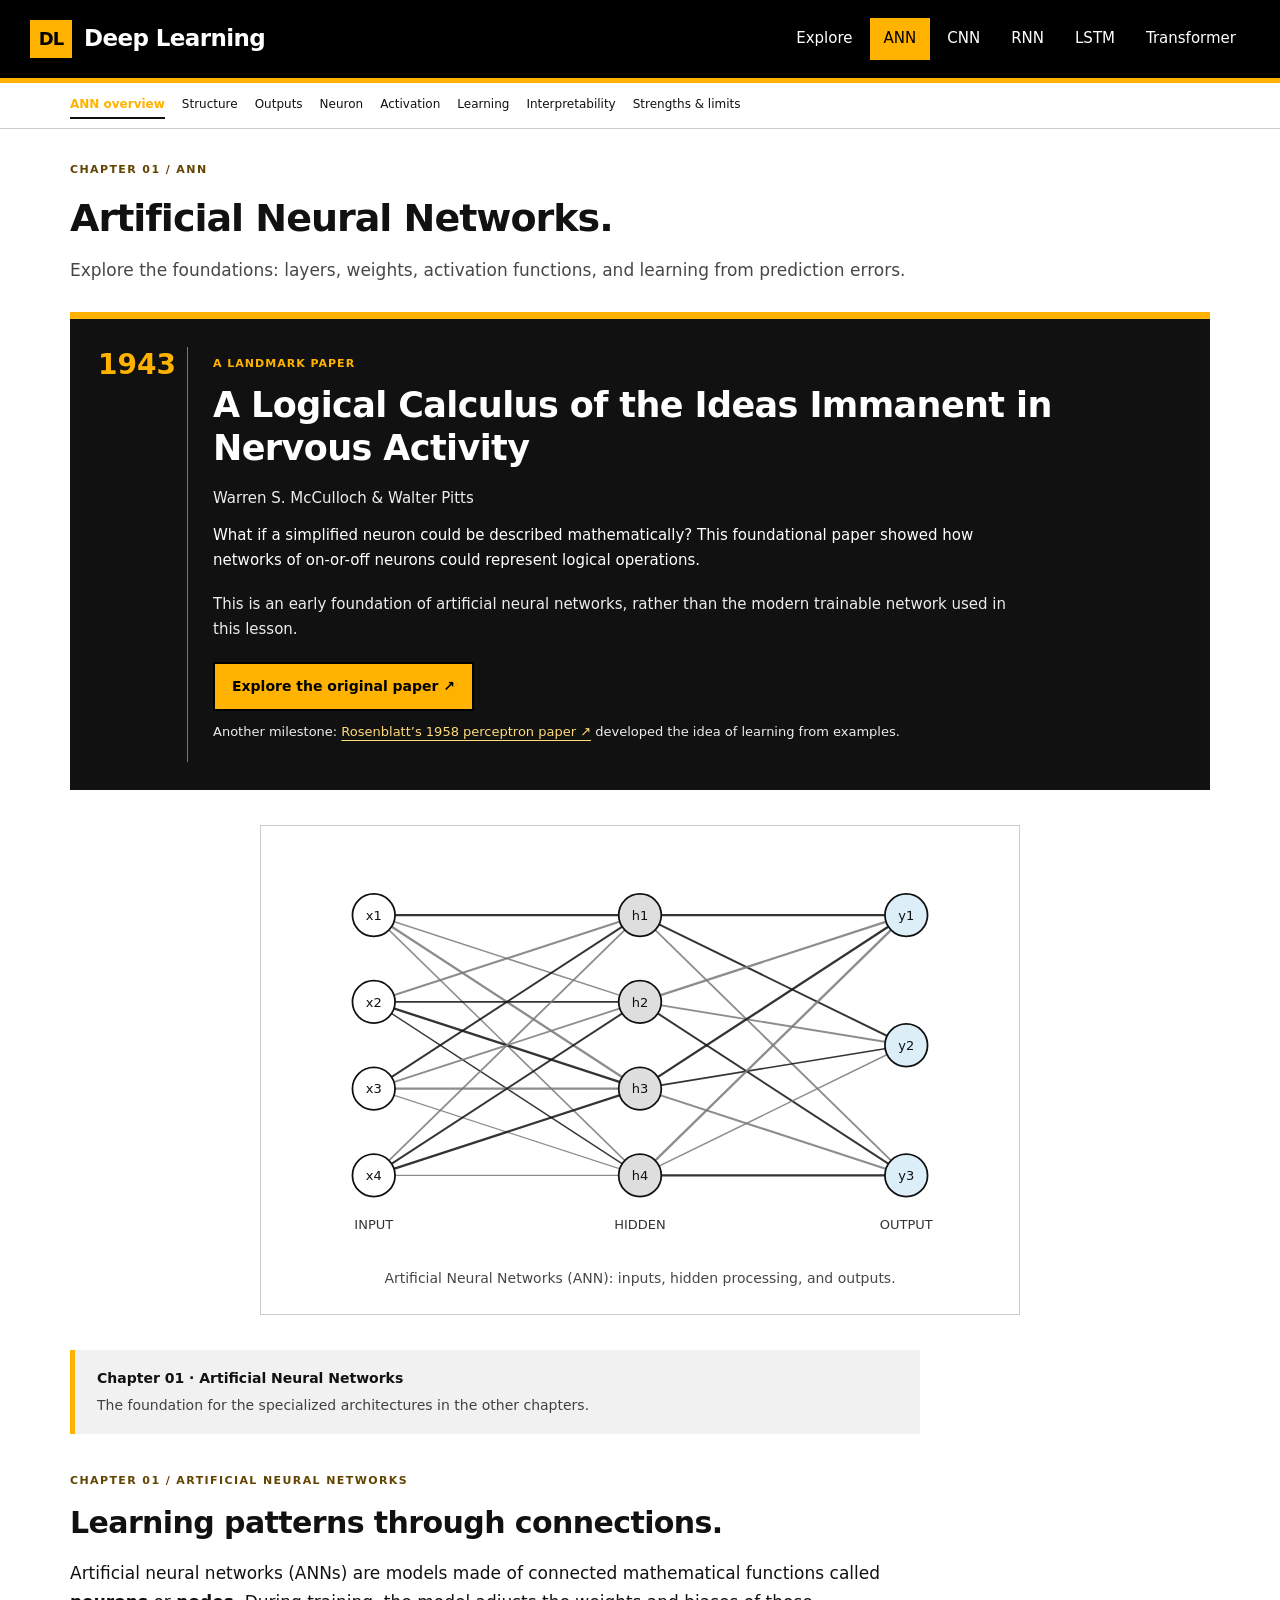
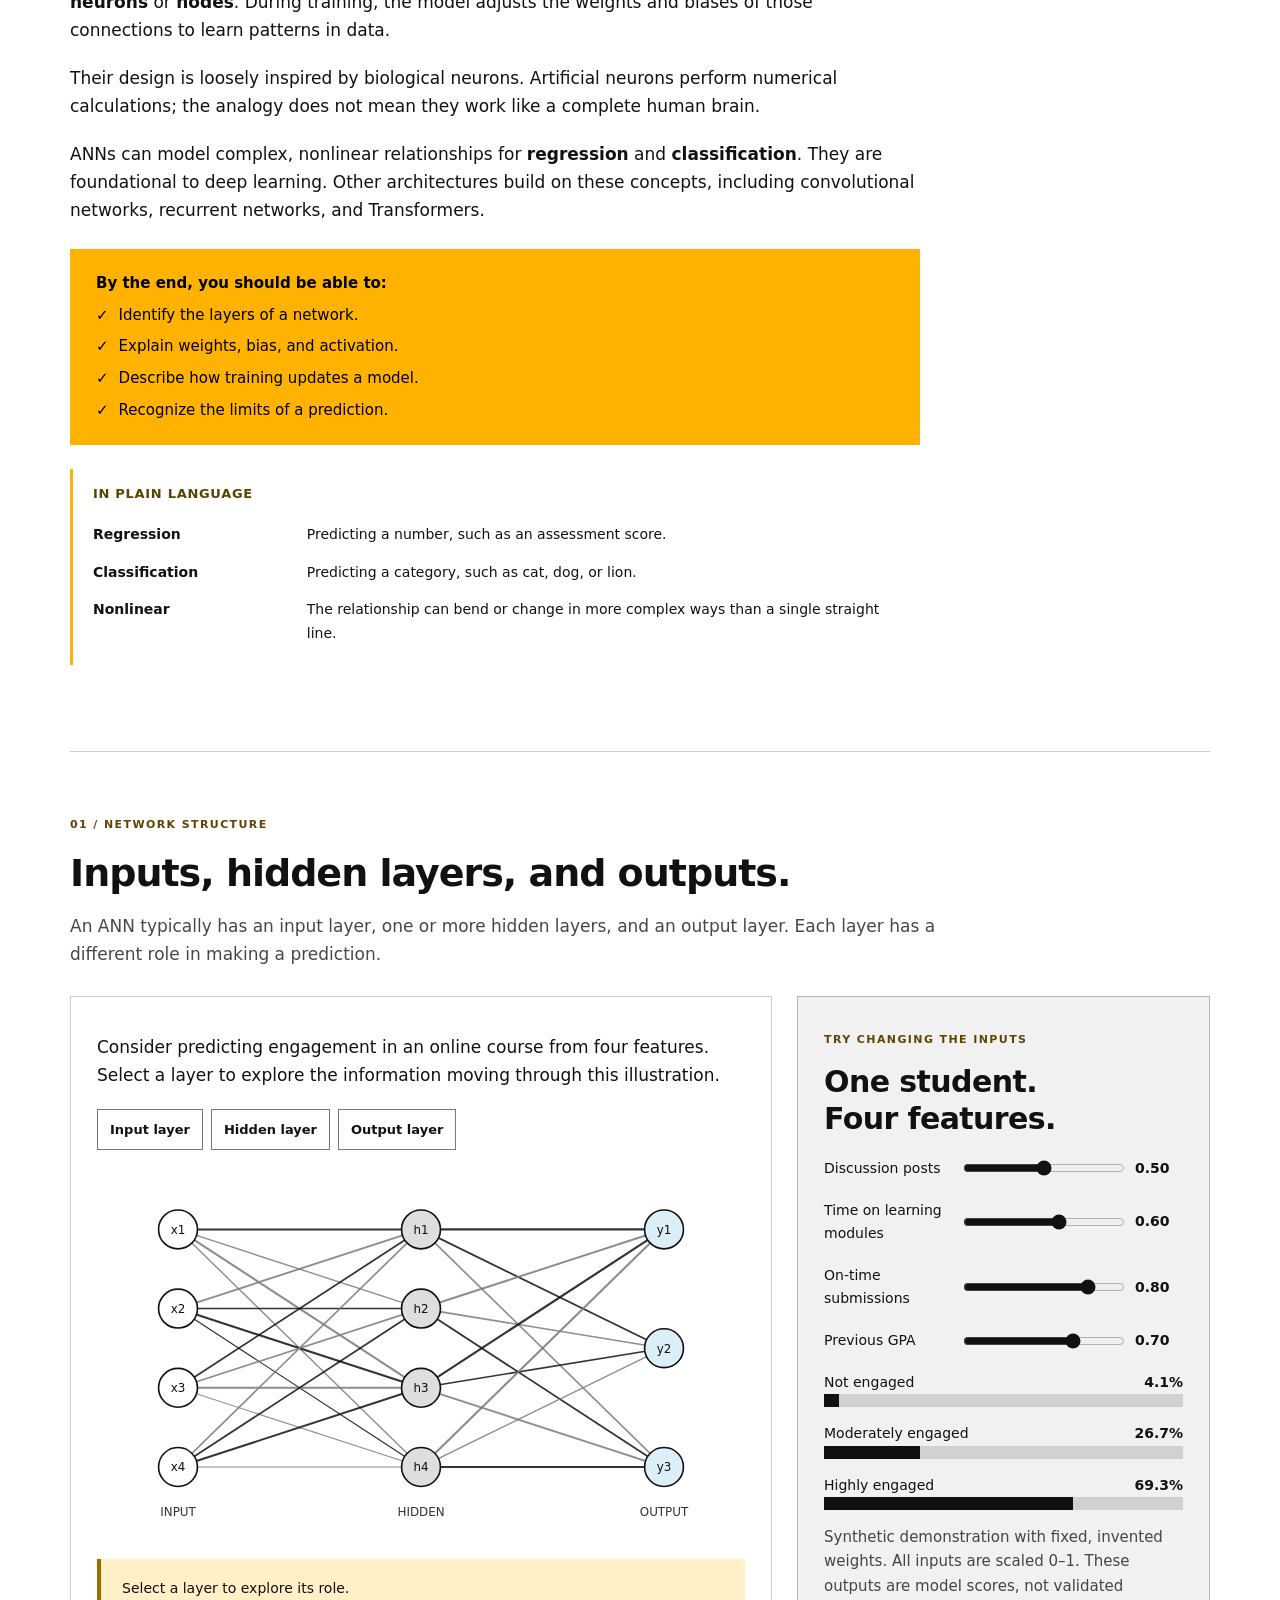
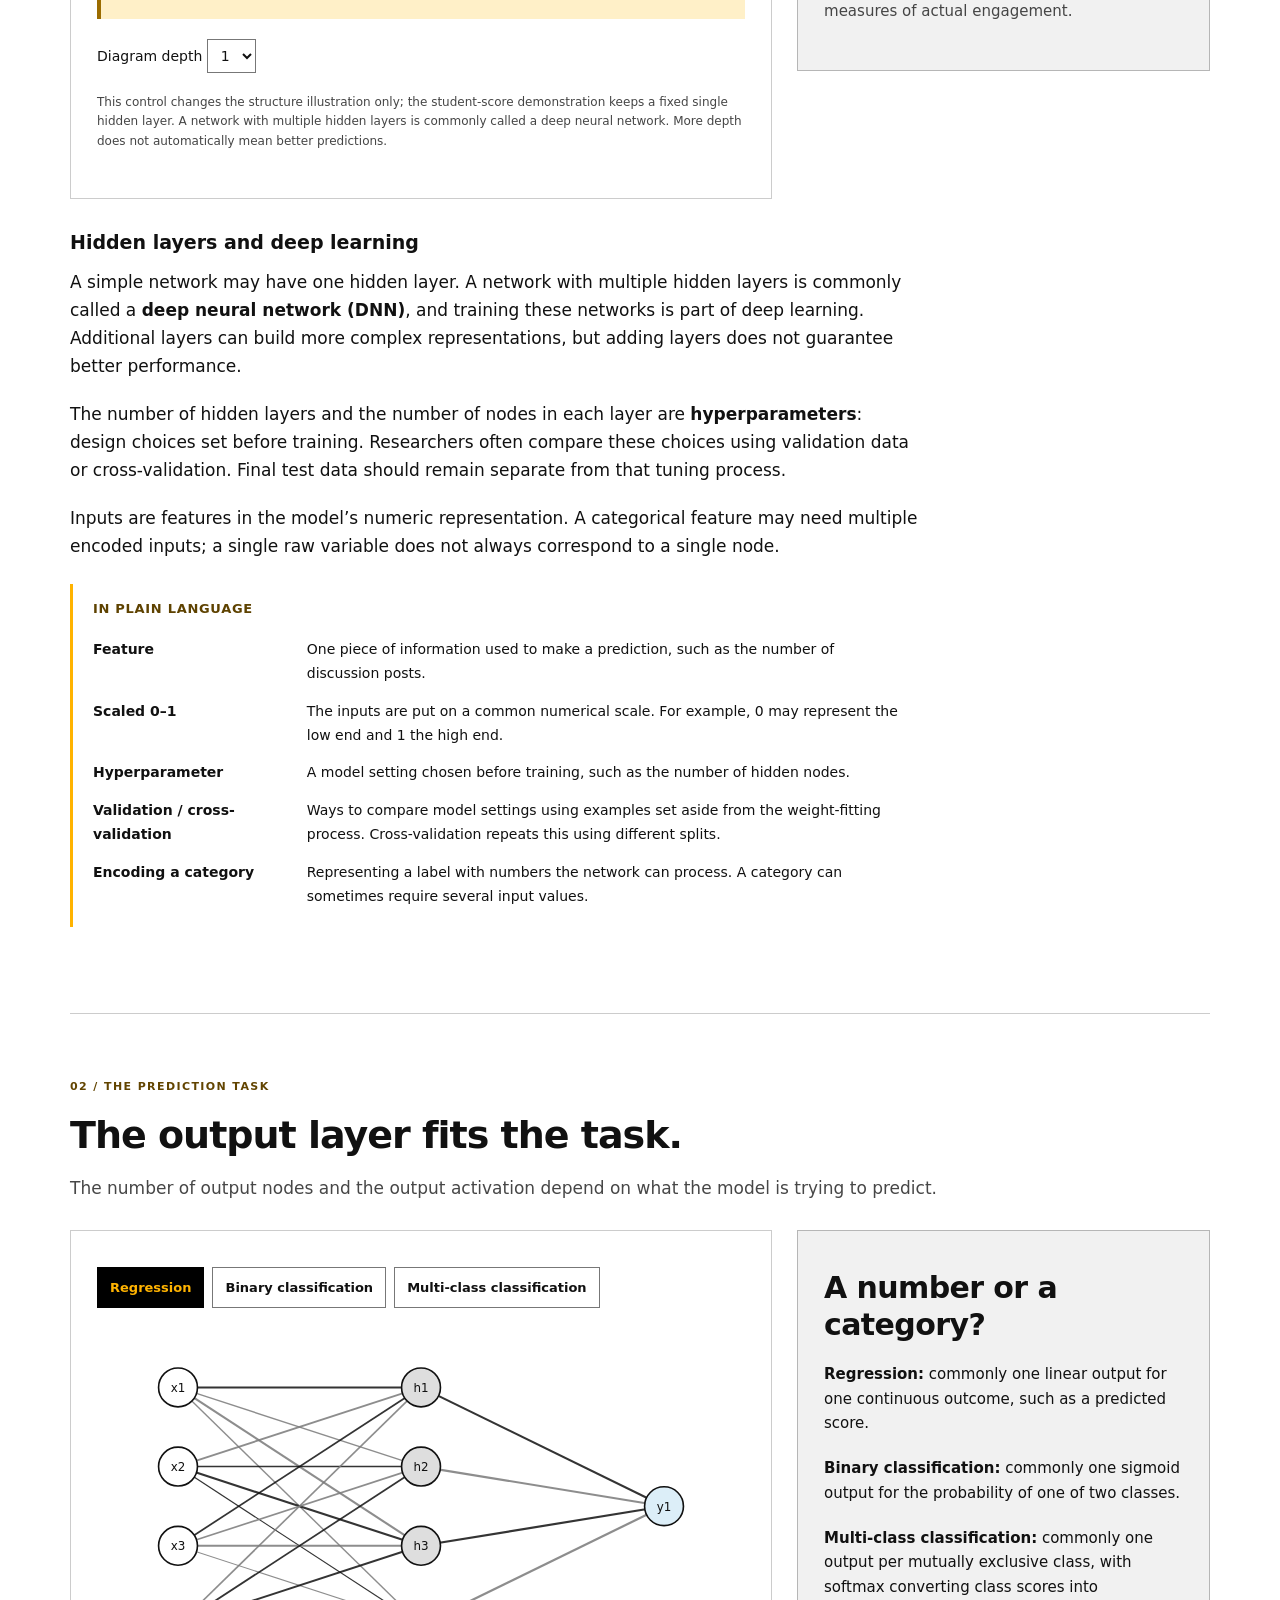
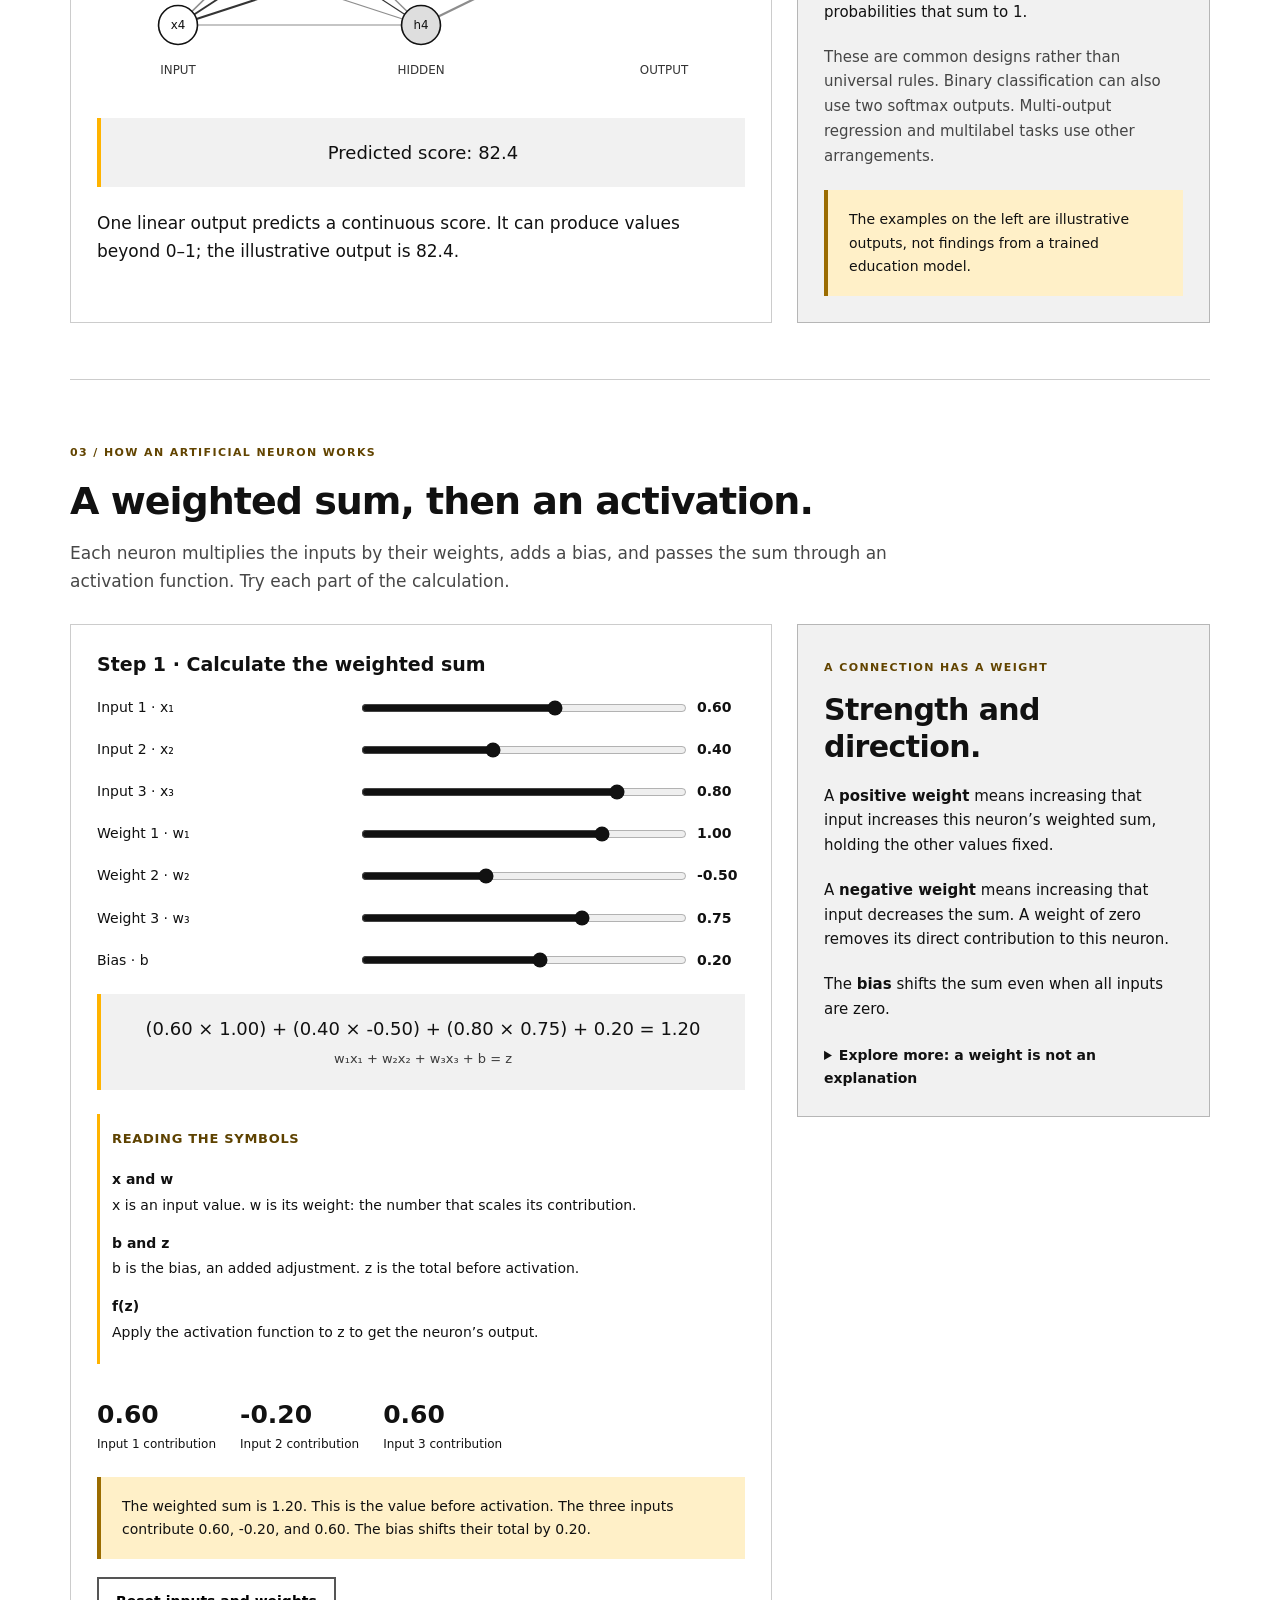
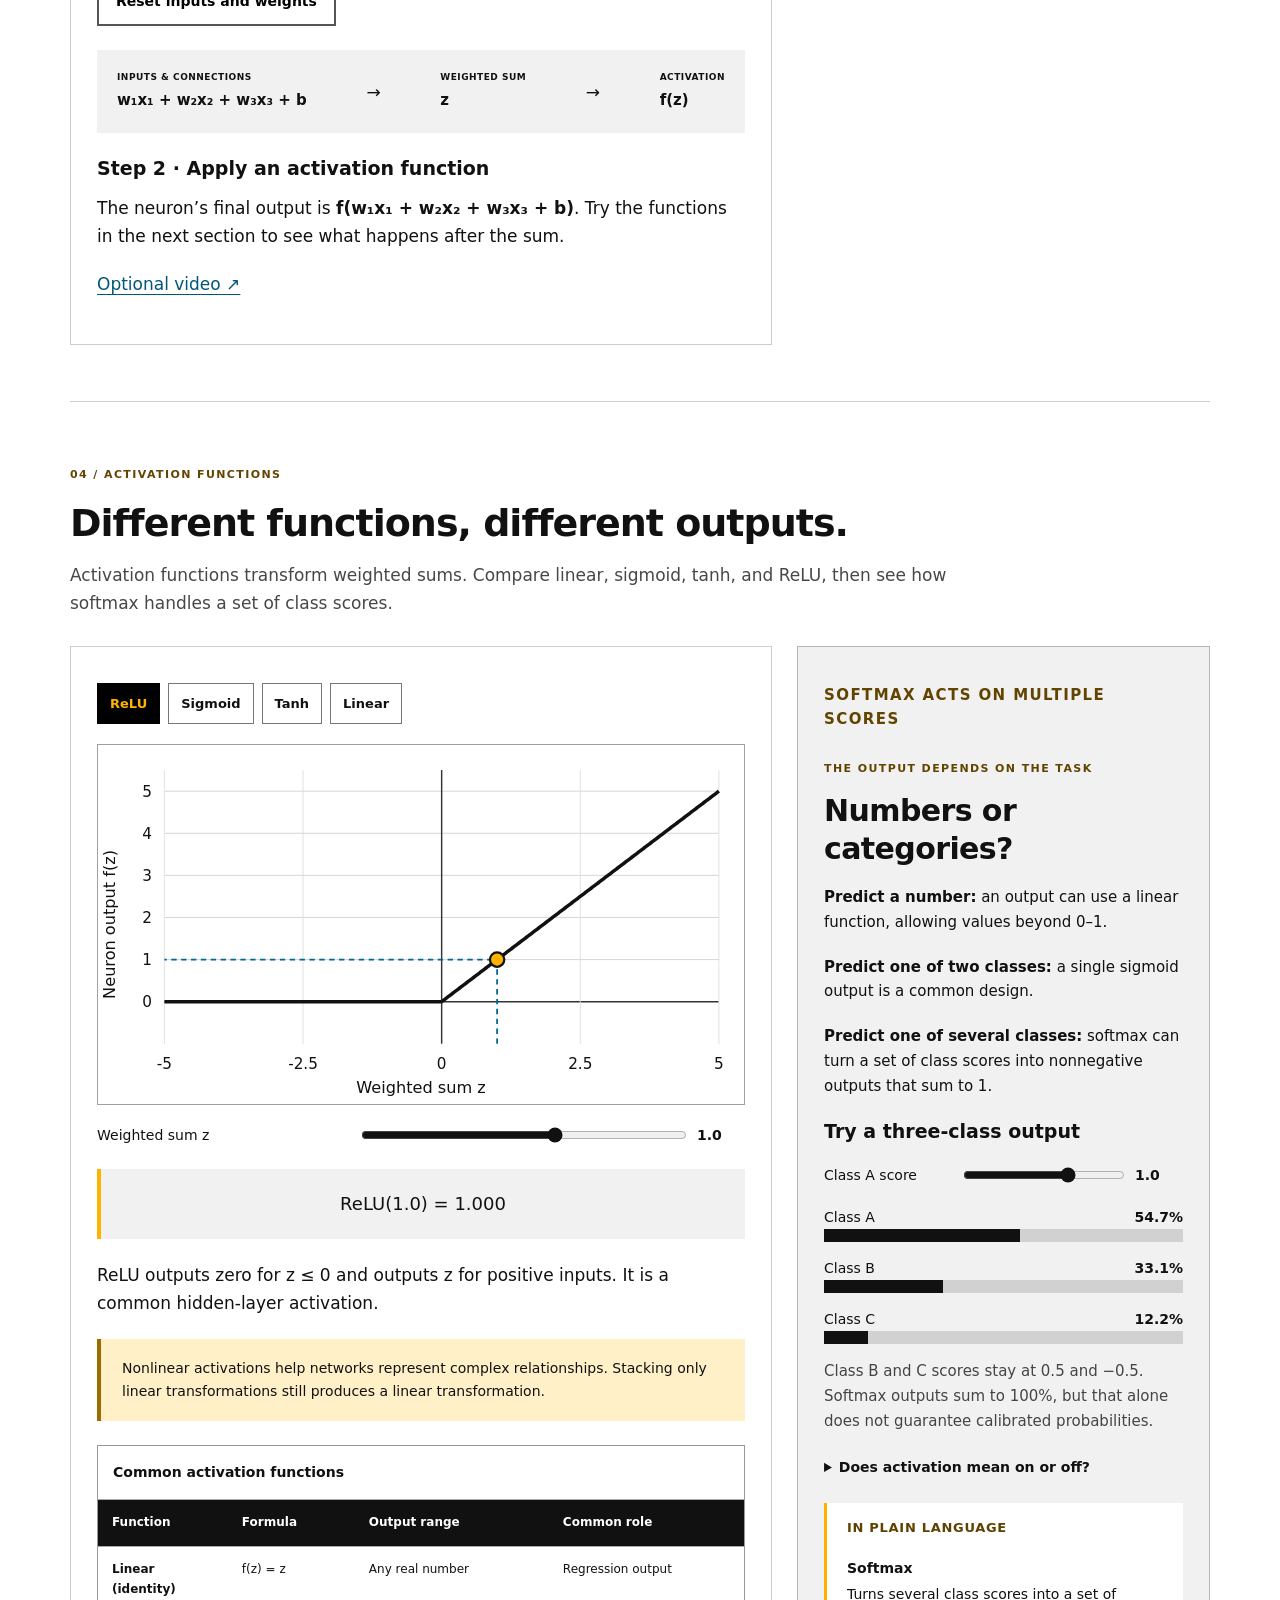
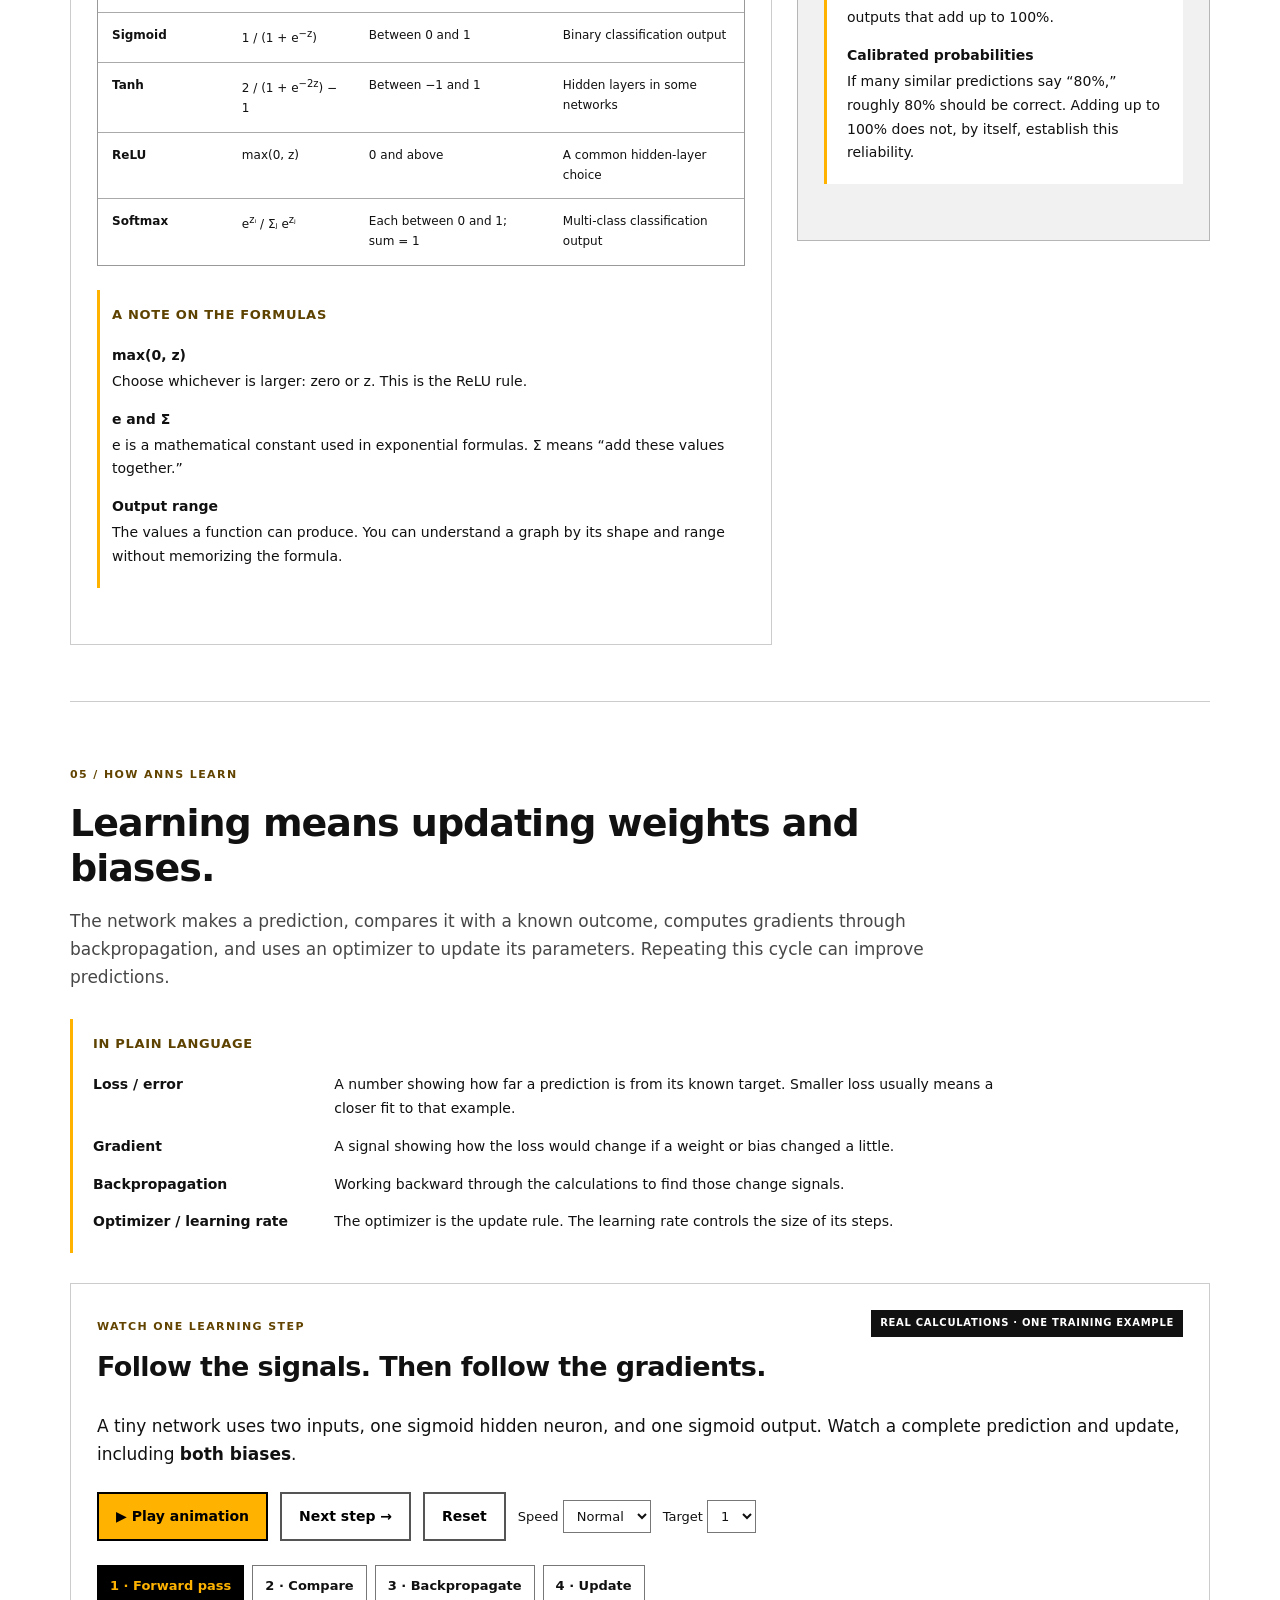
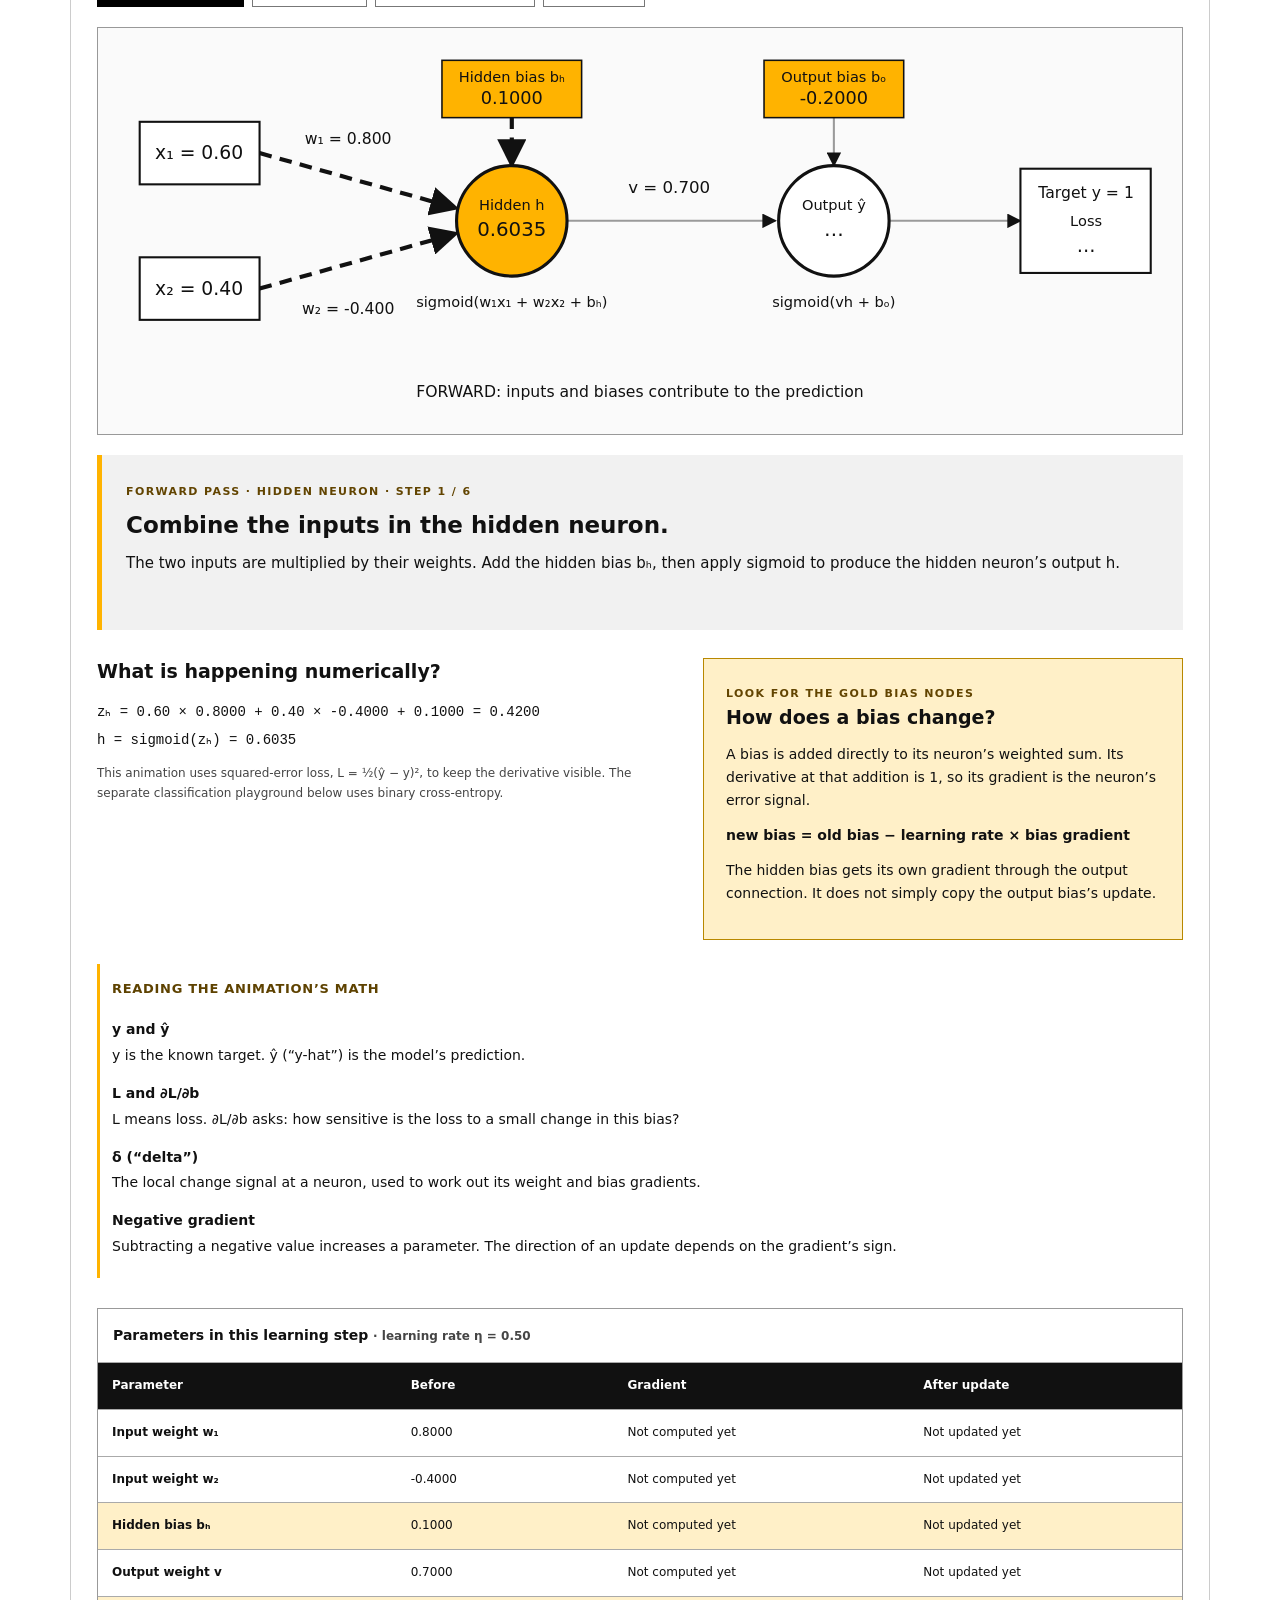
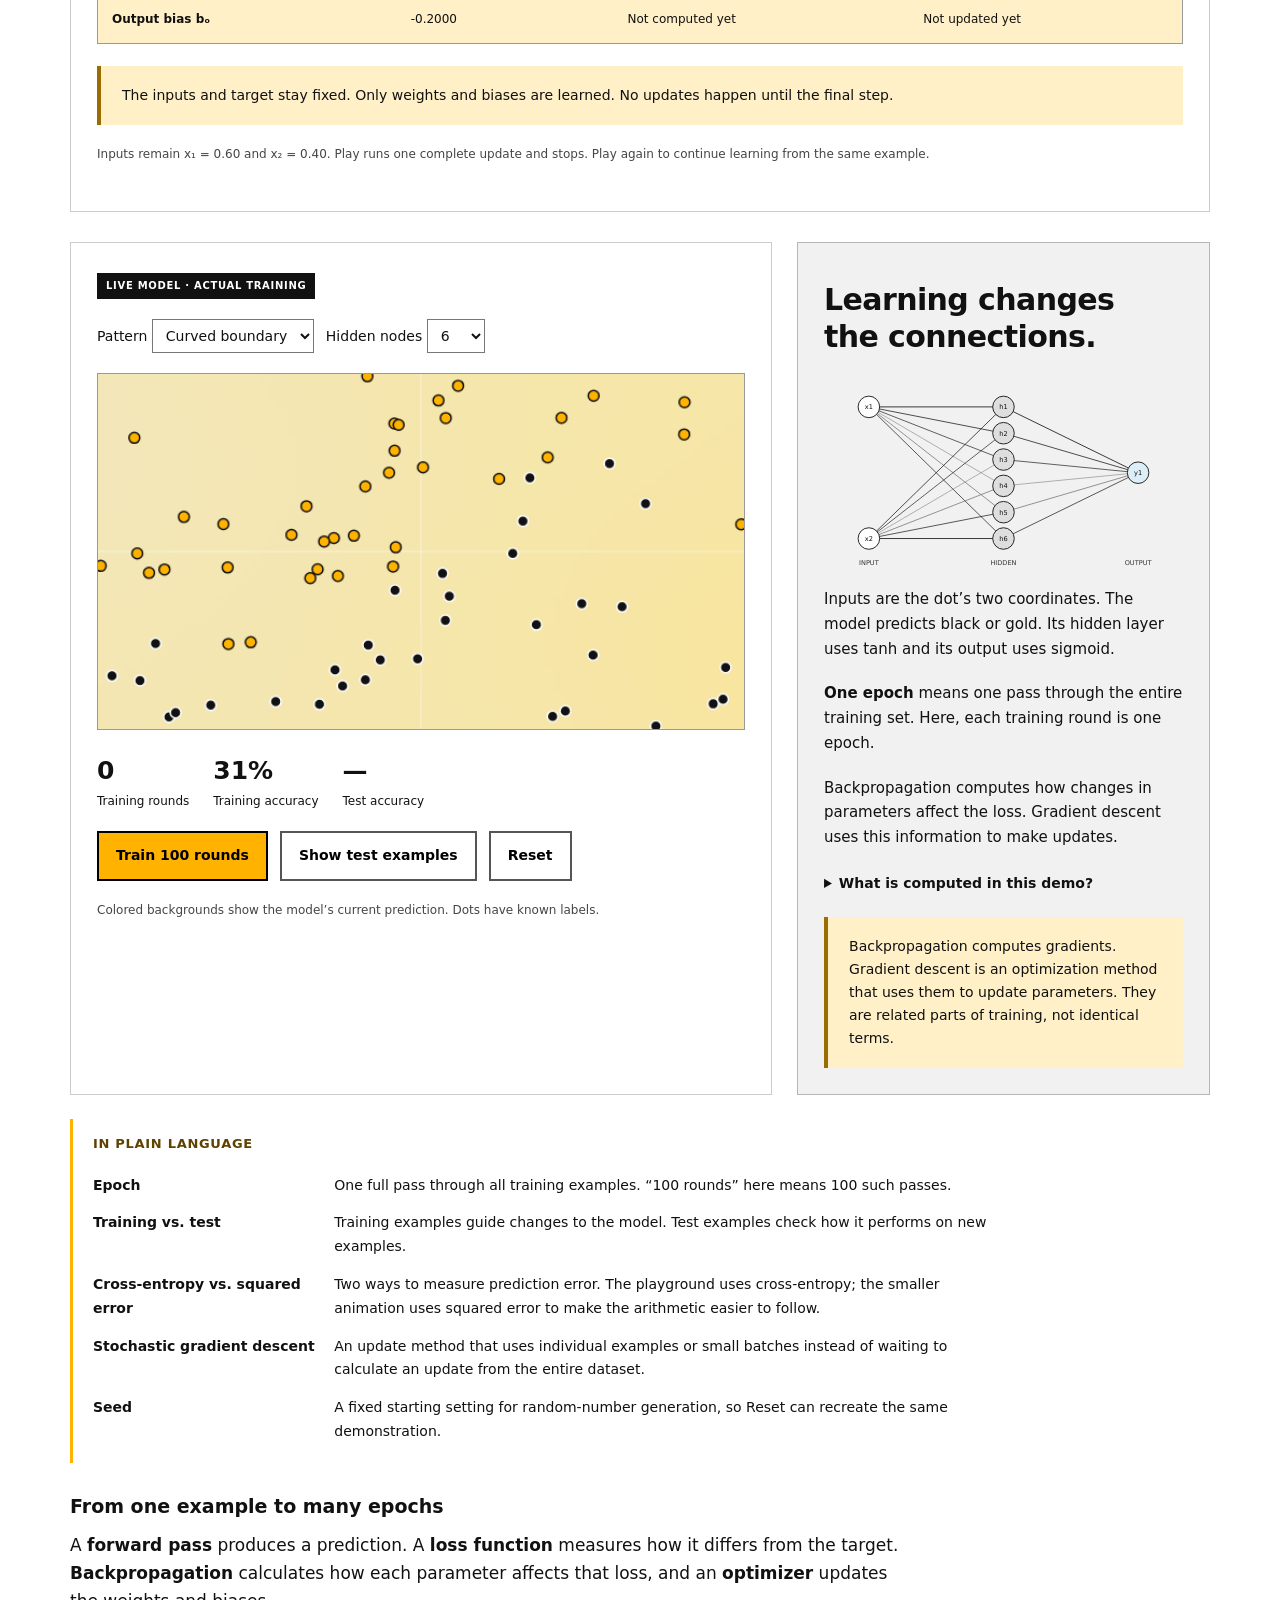
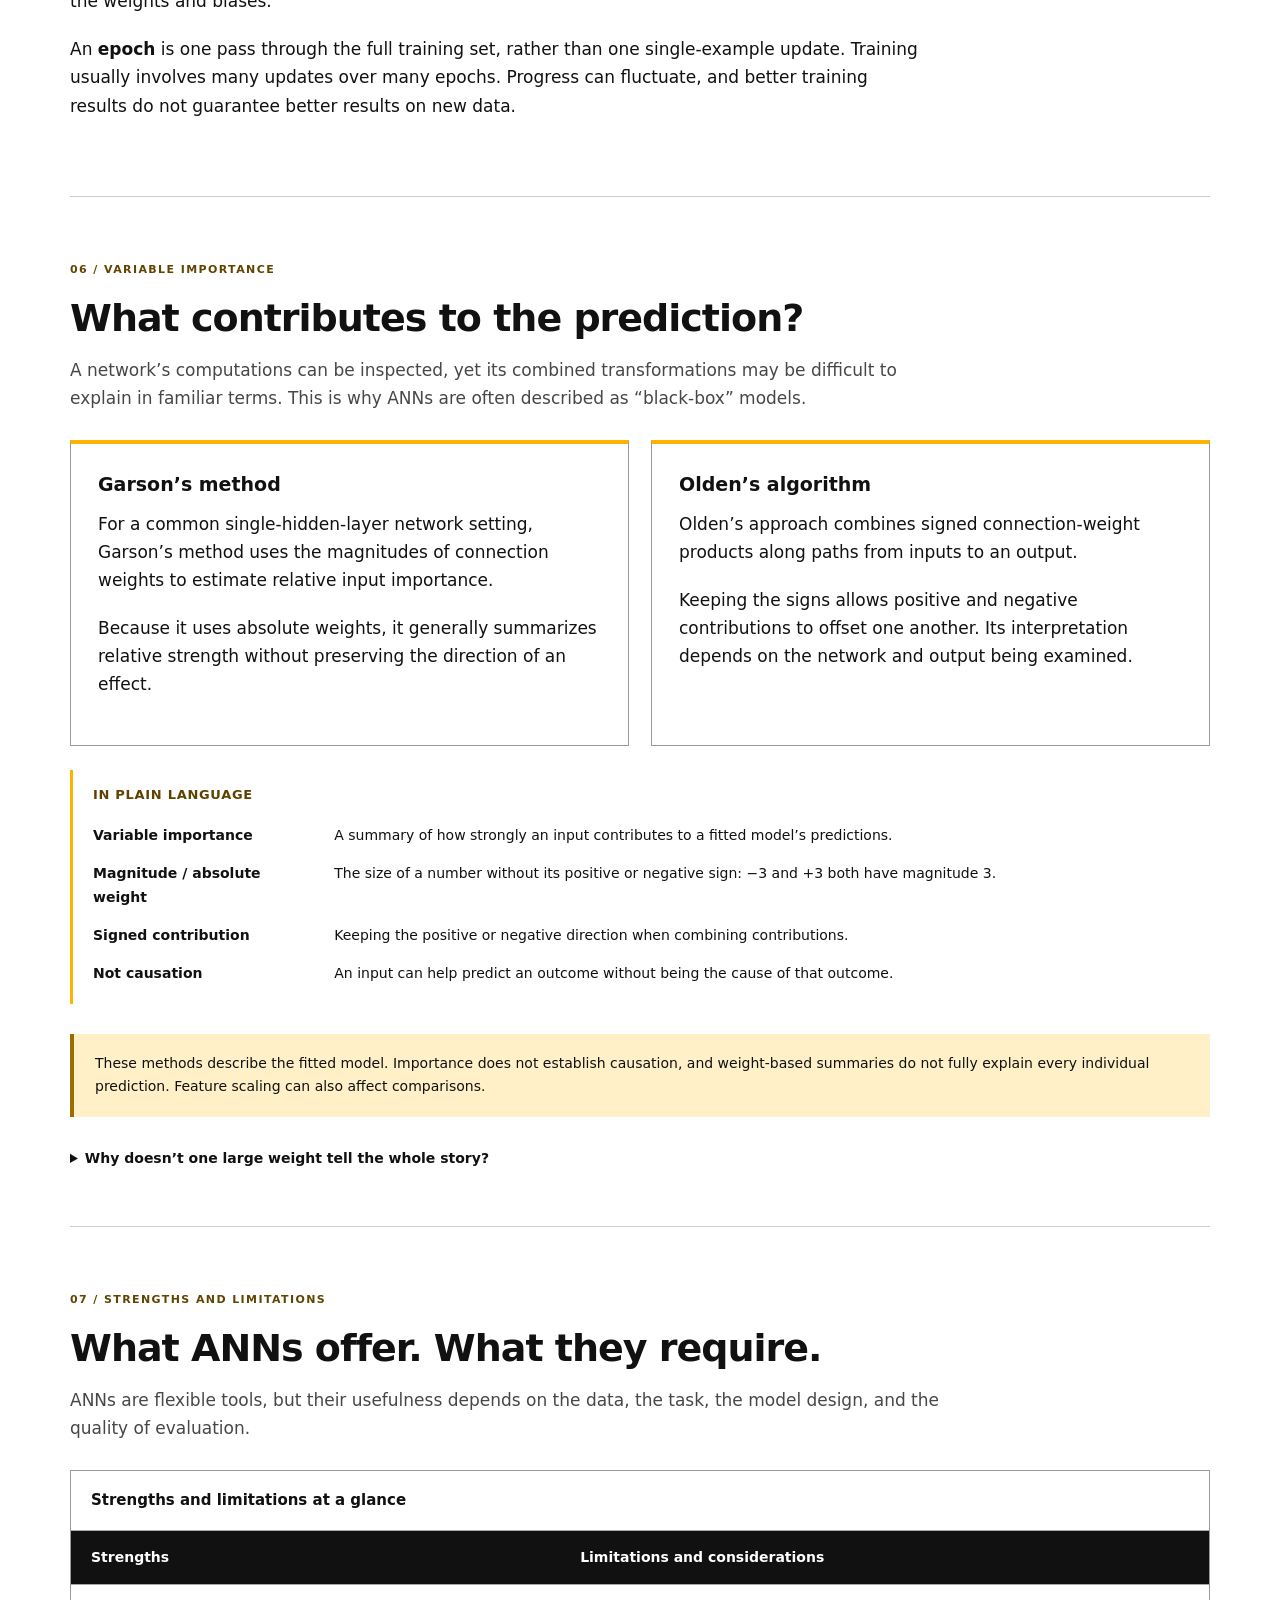
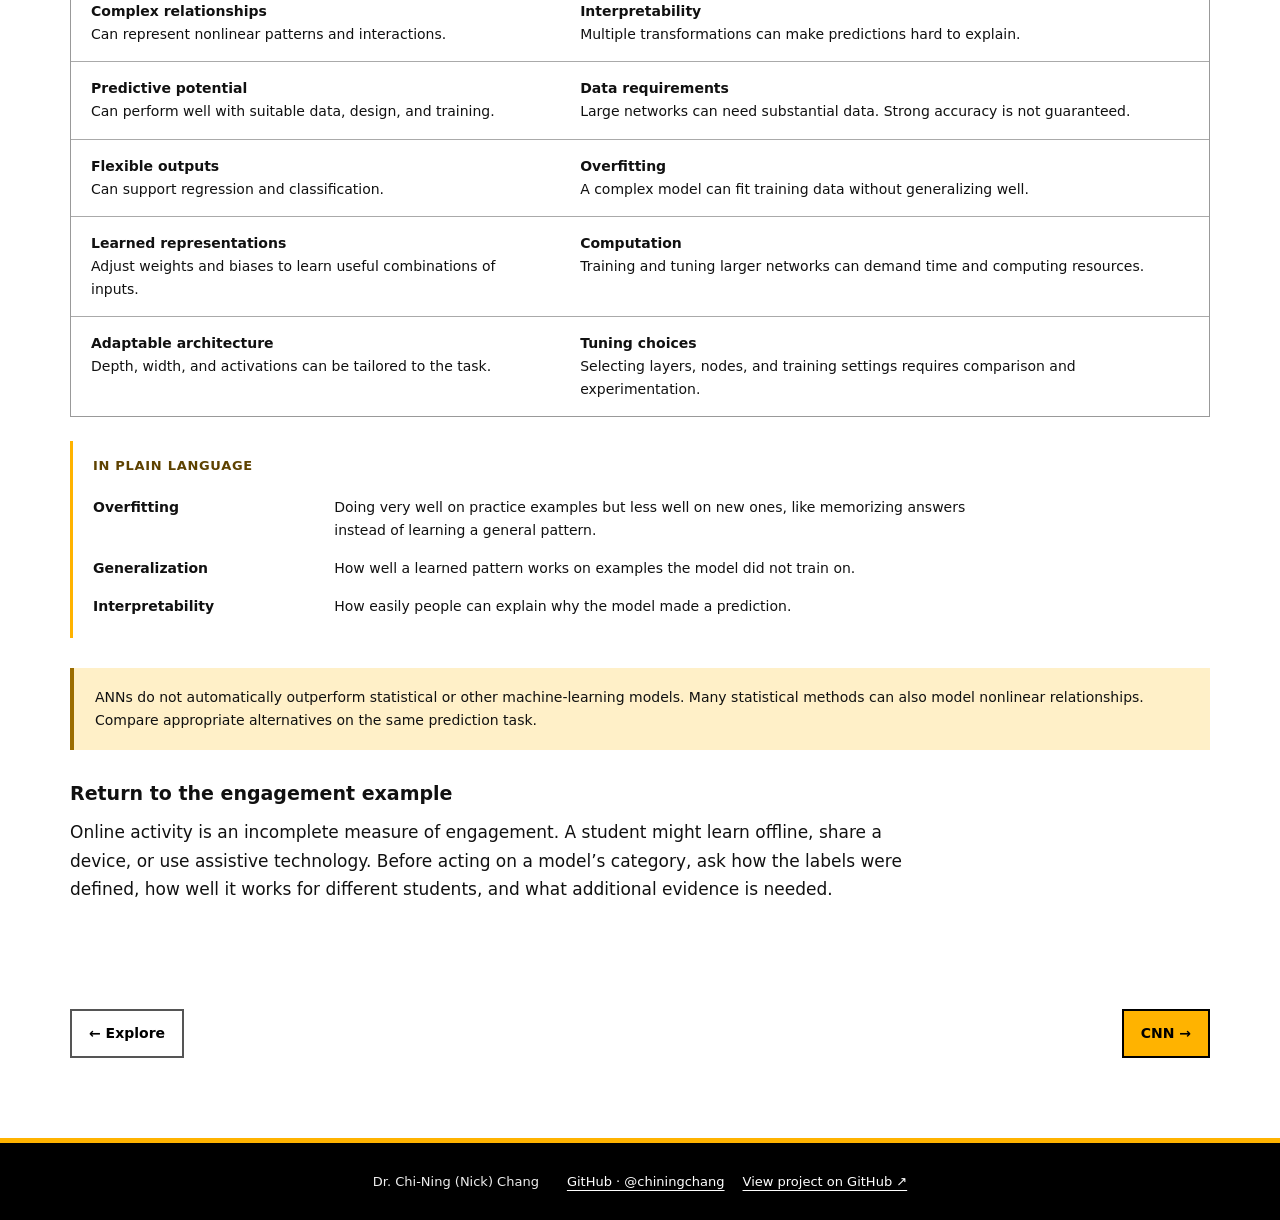
==== commit 48b365ce: "Distinguish ANN output nodes with light blue while reserving yellow for selection" ====
--- a/ann.html
+++ b/ann.html
@@ -7,4 +7,4 @@
 <section class="chapter" id="activation"><div class="lesson-heading"><span class="eyebrow">04 / Activation functions</span><h1>Different functions, different outputs.</h1><p class="muted">Activation functions transform weighted sums. Compare linear, sigmoid, tanh, and ReLU, then see how softmax handles a set of class scores.</p></div><div class="workspace"><div class="lab"><div class="tabs" id="activation-tabs"><button class="selected" data-function="relu">ReLU</button><button data-function="sigmoid">Sigmoid</button><button data-function="tanh">Tanh</button><button data-function="linear">Linear</button></div><svg aria-label="Activation function plot" class="activation-plot" id="activation-plot" role="img" viewbox="0 0 720 400"></svg><div class="range-row"><label for="z">Weighted sum z</label><input id="z" max="5" min="-5" step=".1" type="range" value="1"/><output id="z-value"></output></div><div class="equation"><div aria-live="polite" id="activation-value"></div></div><p id="activation-description"></p><div class="callout">Nonlinear activations help networks represent complex relationships. Stacking only linear transformations still produces a linear transformation.</div><div class="table-wrap"><table><caption>Common activation functions</caption><thead><tr><th scope="col">Function</th><th scope="col">Formula</th><th scope="col">Output range</th><th scope="col">Common role</th></tr></thead><tbody><tr><th scope="row">Linear (identity)</th><td>f(z) = z</td><td>Any real number</td><td>Regression output</td></tr><tr><th scope="row">Sigmoid</th><td>1 / (1 + e<sup>−z</sup>)</td><td>Between 0 and 1</td><td>Binary classification output</td></tr><tr><th scope="row">Tanh</th><td>2 / (1 + e<sup>−2z</sup>) − 1</td><td>Between −1 and 1</td><td>Hidden layers in some networks</td></tr><tr><th scope="row">ReLU</th><td>max(0, z)</td><td>0 and above</td><td>A common hidden-layer choice</td></tr><tr><th scope="row">Softmax</th><td>e<sup>zᵢ</sup> / Σⱼ e<sup>zⱼ</sup></td><td>Each between 0 and 1; sum = 1</td><td>Multi-class classification output</td></tr></tbody></table></div><aside aria-label="A note on the formulas" class="plain-language"><h3>A note on the formulas</h3><dl><div><dt>max(0, z)</dt><dd>Choose whichever is larger: zero or z. This is the ReLU rule.</dd></div><div><dt>e and Σ</dt><dd>e is a mathematical constant used in exponential formulas. Σ means “add these values together.”</dd></div><div><dt>Output range</dt><dd>The values a function can produce. You can understand a graph by its shape and range without memorizing the formula.</dd></div></dl></aside></div><aside class="aside"><p class="eyebrow">Softmax acts on multiple scores</p><span class="eyebrow">The output depends on the task</span><h2>Numbers or categories?</h2><p><strong>Predict a number:</strong> an output can use a linear function, allowing values beyond 0–1.</p><p><strong>Predict one of two classes:</strong> a single sigmoid output is a common design.</p><p><strong>Predict one of several classes:</strong> softmax can turn a set of class scores into nonnegative outputs that sum to 1.</p><h3>Try a three-class output</h3><div class="range-row"><label for="classscore">Class A score</label><input id="classscore" max="3" min="-3" step=".1" type="range" value="1"/><output id="score-value"></output></div><div class="probs" id="softmax-probs"></div><p class="minitext">Class B and C scores stay at 0.5 and −0.5. Softmax outputs sum to 100%, but that alone does not guarantee calibrated probabilities.</p><details><summary>Does activation mean on or off?</summary><p>Not always. Sigmoid and tanh have smooth outputs. ReLU outputs zero for nonpositive inputs and passes positive inputs through. The function controls a numerical transformation, not a conscious decision.</p></details><aside aria-label="In plain language" class="plain-language"><h3>In plain language</h3><dl><div><dt>Softmax</dt><dd>Turns several class scores into a set of outputs that add up to 100%.</dd></div><div><dt>Calibrated probabilities</dt><dd>If many similar predictions say “80%,” roughly 80% should be correct. Adding up to 100% does not, by itself, establish this reliability.</dd></div></dl></aside></aside></div></section>
 <section class="chapter" id="learn"><div class="lesson-heading"><span class="eyebrow">05 / How ANNs learn</span><h1>Learning means updating weights and biases.</h1><p class="muted">The network makes a prediction, compares it with a known outcome, computes gradients through backpropagation, and uses an optimizer to update its parameters. Repeating this cycle can improve predictions.</p></div><aside aria-label="In plain language" class="plain-language"><h3>In plain language</h3><dl><div><dt>Loss / error</dt><dd>A number showing how far a prediction is from its known target. Smaller loss usually means a closer fit to that example.</dd></div><div><dt>Gradient</dt><dd>A signal showing how the loss would change if a weight or bias changed a little.</dd></div><div><dt>Backpropagation</dt><dd>Working backward through the calculations to find those change signals.</dd></div><div><dt>Optimizer / learning rate</dt><dd>The optimizer is the update rule. The learning rate controls the size of its steps.</dd></div></dl></aside><div class="lab cycle-lab" style="margin-bottom:22px"><div class="cycle-heading"><div><span class="eyebrow">Watch one learning step</span><h2>Follow the signals. Then follow the gradients.</h2></div><span class="badge">REAL CALCULATIONS · ONE TRAINING EXAMPLE</span></div><p>A tiny network uses two inputs, one sigmoid hidden neuron, and one sigmoid output. Watch a complete prediction and update, including <strong>both biases</strong>.</p><div class="animation-controls"><button class="btn" id="cycle-play">▶ Play animation</button><button class="btn secondary" id="cycle-next">Next step →</button><button class="btn secondary" id="cycle-reset">Reset</button><label for="cycle-speed">Speed <select id="cycle-speed"><option value="2600">Slow</option><option selected="" value="1600">Normal</option><option value="850">Fast</option></select></label><label for="cycle-target">Target <select id="cycle-target"><option selected="" value="1">1</option><option value="0">0</option></select></label></div><div class="tabs cycle-tabs" id="cycle-tabs"><button aria-pressed="true" class="selected" data-cycle="0">1 · Forward pass</button><button aria-pressed="false" data-cycle="2">2 · Compare</button><button aria-pressed="false" data-cycle="3">3 · Backpropagate</button><button aria-pressed="false" data-cycle="5">4 · Update</button></div><div class="animation-scroll"><svg aria-label="Animated training cycle with two inputs, a hidden neuron, an output, and separate hidden and output biases" id="learning-animation" role="img" viewbox="0 0 1040 390"></svg></div><div aria-atomic="true" aria-live="polite" class="stage-narration"><span class="eyebrow" id="cycle-stage"></span><h3 id="cycle-title"></h3><p id="cycle-description"></p></div><div class="animation-explanation"><div><h3>What is happening numerically?</h3><div class="math-steps" id="cycle-math"></div><p class="minitext">This animation uses squared-error loss, L = ½(ŷ − y)², to keep the derivative visible. The separate classification playground below uses binary cross-entropy.</p></div><div class="bias-explainer"><span class="eyebrow">Look for the gold bias nodes</span><h3>How does a bias change?</h3><p>A bias is added directly to its neuron’s weighted sum. Its derivative at that addition is 1, so its gradient is the neuron’s error signal.</p><p><strong>new bias = old bias − learning rate × bias gradient</strong></p><p>The hidden bias gets its own gradient through the output connection. It does not simply copy the output bias’s update.</p></div></div><aside aria-label="Reading the animation’s math" class="plain-language"><h3>Reading the animation’s math</h3><dl><div><dt>y and ŷ</dt><dd>y is the known target. ŷ (“y-hat”) is the model’s prediction.</dd></div><div><dt>L and ∂L/∂b</dt><dd>L means loss. ∂L/∂b asks: how sensitive is the loss to a small change in this bias?</dd></div><div><dt>δ (“delta”)</dt><dd>The local change signal at a neuron, used to work out its weight and bias gradients.</dd></div><div><dt>Negative gradient</dt><dd>Subtracting a negative value increases a parameter. The direction of an update depends on the gradient’s sign.</dd></div></dl></aside><div class="table-wrap"><table><caption>Parameters in this learning step <span class="minitext">· learning rate η = 0.50</span></caption><thead><tr><th scope="col">Parameter</th><th scope="col">Before</th><th scope="col">Gradient</th><th scope="col">After update</th></tr></thead><tbody id="parameter-rows"></tbody></table></div><p aria-live="polite" class="callout" id="cycle-result"></p><p class="minitext">Inputs remain x₁ = 0.60 and x₂ = 0.40. Play runs one complete update and stops. Play again to continue learning from the same example.</p></div><div class="workspace"><div class="lab"><span class="badge">LIVE MODEL · ACTUAL TRAINING</span><div class="controls"><label>Pattern <select id="pattern"><option value="curve">Curved boundary</option><option value="xor">Opposite corners</option></select></label><label>Hidden nodes <select id="nodes"><option>2</option><option selected="">6</option><option>12</option></select></label></div><canvas aria-label="Labeled training dots and changing model prediction regions" height="330" id="learning-canvas" role="img" width="600"></canvas><div aria-live="polite" class="metric"><div><strong id="epochs">0</strong>Training rounds</div><div><strong id="trainacc">—</strong>Training accuracy</div><div><strong id="testacc">—</strong>Test accuracy</div></div><div class="actions"><button class="btn" id="train">Train 100 rounds</button><button class="btn secondary" id="test">Show test examples</button><button class="btn secondary" id="resetlearn">Reset</button></div><p aria-live="polite" class="footnote" id="training-note">Background colors show predictions. Dot colors show known labels.</p></div><aside class="aside"><h2>Learning changes<br/>the connections.</h2><svg aria-label="The training network with two inputs, a hidden layer, and one output" class="diagram" id="mini-network" role="img" viewbox="0 0 600 340"></svg><p>Inputs are the dot’s two coordinates. The model predicts black or gold. Its hidden layer uses tanh and its output uses sigmoid.</p><p><strong>One epoch</strong> means one pass through the entire training set. Here, each training round is one epoch.</p><p>Backpropagation computes how changes in parameters affect the loss. Gradient descent uses this information to make updates.</p><details><summary>What is computed in this demo?</summary><p>A two-input, one-hidden-layer network learns from 70 synthetic examples using binary cross-entropy loss and stochastic gradient descent. The 90 test examples do not update the weights. Reset uses the same seed so comparisons are reproducible.</p></details><div class="callout">Backpropagation computes gradients. Gradient descent is an optimization method that uses them to update parameters. They are related parts of training, not identical terms.</div></aside></div><aside aria-label="In plain language" class="plain-language"><h3>In plain language</h3><dl><div><dt>Epoch</dt><dd>One full pass through all training examples. “100 rounds” here means 100 such passes.</dd></div><div><dt>Training vs. test</dt><dd>Training examples guide changes to the model. Test examples check how it performs on new examples.</dd></div><div><dt>Cross-entropy vs. squared error</dt><dd>Two ways to measure prediction error. The playground uses cross-entropy; the smaller animation uses squared error to make the arithmetic easier to follow.</dd></div><div><dt>Stochastic gradient descent</dt><dd>An update method that uses individual examples or small batches instead of waiting to calculate an update from the entire dataset.</dd></div><div><dt>Seed</dt><dd>A fixed starting setting for random-number generation, so Reset can recreate the same demonstration.</dd></div></dl></aside><div class="reading-block"><h3>From one example to many epochs</h3><p>A <strong>forward pass</strong> produces a prediction. A <strong>loss function</strong> measures how it differs from the target. <strong>Backpropagation</strong> calculates how each parameter affects that loss, and an <strong>optimizer</strong> updates the weights and biases.</p><p>An <strong>epoch</strong> is one pass through the full training set, rather than one single-example update. Training usually involves many updates over many epochs. Progress can fluctuate, and better training results do not guarantee better results on new data.</p></div></section><section class="chapter" id="importance"><div class="lesson-heading"><span class="eyebrow">06 / Variable importance</span><h1>What contributes to the prediction?</h1><p class="muted">A network’s computations can be inspected, yet its combined transformations may be difficult to explain in familiar terms. This is why ANNs are often described as “black-box” models.</p></div><div class="comparison"><div><h3>Garson’s method</h3><p>For a common single-hidden-layer network setting, Garson’s method uses the magnitudes of connection weights to estimate relative input importance.</p><p>Because it uses absolute weights, it generally summarizes relative strength without preserving the direction of an effect.</p></div><div><h3>Olden’s algorithm</h3><p>Olden’s approach combines signed connection-weight products along paths from inputs to an output.</p><p>Keeping the signs allows positive and negative contributions to offset one another. Its interpretation depends on the network and output being examined.</p></div></div><aside aria-label="In plain language" class="plain-language"><h3>In plain language</h3><dl><div><dt>Variable importance</dt><dd>A summary of how strongly an input contributes to a fitted model’s predictions.</dd></div><div><dt>Magnitude / absolute weight</dt><dd>The size of a number without its positive or negative sign: −3 and +3 both have magnitude 3.</dd></div><div><dt>Signed contribution</dt><dd>Keeping the positive or negative direction when combining contributions.</dd></div><div><dt>Not causation</dt><dd>An input can help predict an outcome without being the cause of that outcome.</dd></div></dl></aside><div class="callout">These methods describe the fitted model. Importance does not establish causation, and weight-based summaries do not fully explain every individual prediction. Feature scaling can also affect comparisons.</div><details class="reading-block"><summary>Why doesn’t one large weight tell the whole story?</summary><p>An input can influence multiple hidden nodes through several paths. Later weights, activation functions, and other inputs affect how these signals combine. A weight in one connection is not automatically the feature’s total importance.</p></details></section>
 <section class="chapter" id="strengths"><div class="lesson-heading"><span class="eyebrow">07 / Strengths and limitations</span><h1>What ANNs offer. What they require.</h1><p class="muted">ANNs are flexible tools, but their usefulness depends on the data, the task, the model design, and the quality of evaluation.</p></div><div class="table-wrap"><table><caption>Strengths and limitations at a glance</caption><thead><tr><th scope="col">Strengths</th><th scope="col">Limitations and considerations</th></tr></thead><tbody><tr><td><strong>Complex relationships</strong><br/>Can represent nonlinear patterns and interactions.</td><td><strong>Interpretability</strong><br/>Multiple transformations can make predictions hard to explain.</td></tr><tr><td><strong>Predictive potential</strong><br/>Can perform well with suitable data, design, and training.</td><td><strong>Data requirements</strong><br/>Large networks can need substantial data. Strong accuracy is not guaranteed.</td></tr><tr><td><strong>Flexible outputs</strong><br/>Can support regression and classification.</td><td><strong>Overfitting</strong><br/>A complex model can fit training data without generalizing well.</td></tr><tr><td><strong>Learned representations</strong><br/>Adjust weights and biases to learn useful combinations of inputs.</td><td><strong>Computation</strong><br/>Training and tuning larger networks can demand time and computing resources.</td></tr><tr><td><strong>Adaptable architecture</strong><br/>Depth, width, and activations can be tailored to the task.</td><td><strong>Tuning choices</strong><br/>Selecting layers, nodes, and training settings requires comparison and experimentation.</td></tr></tbody></table></div><aside aria-label="In plain language" class="plain-language"><h3>In plain language</h3><dl><div><dt>Overfitting</dt><dd>Doing very well on practice examples but less well on new ones, like memorizing answers instead of learning a general pattern.</dd></div><div><dt>Generalization</dt><dd>How well a learned pattern works on examples the model did not train on.</dd></div><div><dt>Interpretability</dt><dd>How easily people can explain why the model made a prediction.</dd></div></dl></aside><div class="callout">ANNs do not automatically outperform statistical or other machine-learning models. Many statistical methods can also model nonlinear relationships. Compare appropriate alternatives on the same prediction task.</div><div class="reading-block"><h3>Return to the engagement example</h3><p>Online activity is an incomplete measure of engagement. A student might learn offline, share a device, or use assistive technology. Before acting on a model’s category, ask how the labels were defined, how well it works for different students, and what additional evidence is needed.</p></div></section>
-<div class="chapter-links"><a class="btn secondary" href="index.html">← Explore</a><a class="btn" href="cnn.html">CNN →</a></div></main><footer><div class="footer-identity"><span>Dr. Chi-Ning (Nick) Chang</span></div><nav aria-label="GitHub links" class="footer-links"><a href="https://github.com/chiningchang" rel="noopener noreferrer" target="_blank">GitHub · @chiningchang</a><a href="https://github.com/chiningchang/Deep-Learning" rel="noopener noreferrer" target="_blank">View project on GitHub ↗</a></nav></footer><script src="app.js?v=20261019-selection"></script><script src="training.js"></script><script src="animation.js"></script></body></html>
+<div class="chapter-links"><a class="btn secondary" href="index.html">← Explore</a><a class="btn" href="cnn.html">CNN →</a></div></main><footer><div class="footer-identity"><span>Dr. Chi-Ning (Nick) Chang</span></div><nav aria-label="GitHub links" class="footer-links"><a href="https://github.com/chiningchang" rel="noopener noreferrer" target="_blank">GitHub · @chiningchang</a><a href="https://github.com/chiningchang/Deep-Learning" rel="noopener noreferrer" target="_blank">View project on GitHub ↗</a></nav></footer><script src="app.js?v=20261019-layer-colors"></script><script src="training.js"></script><script src="animation.js"></script></body></html>
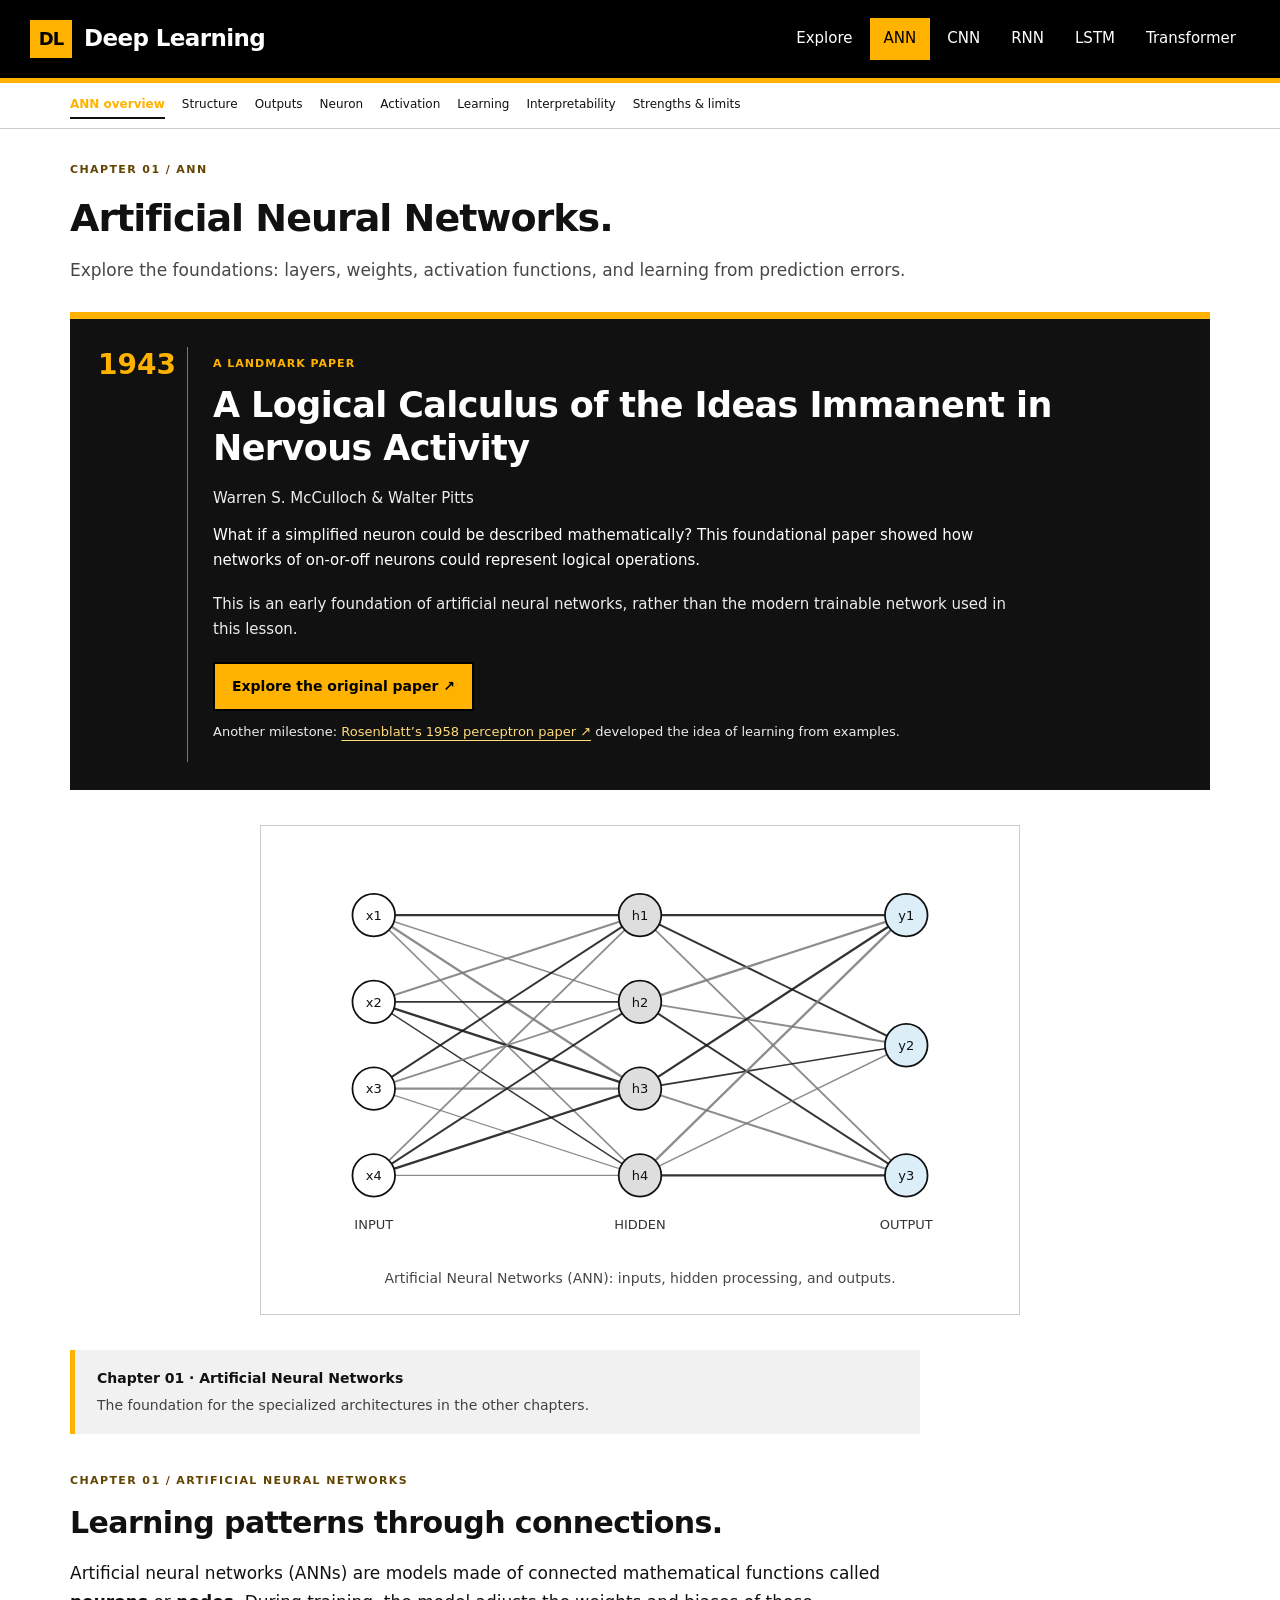
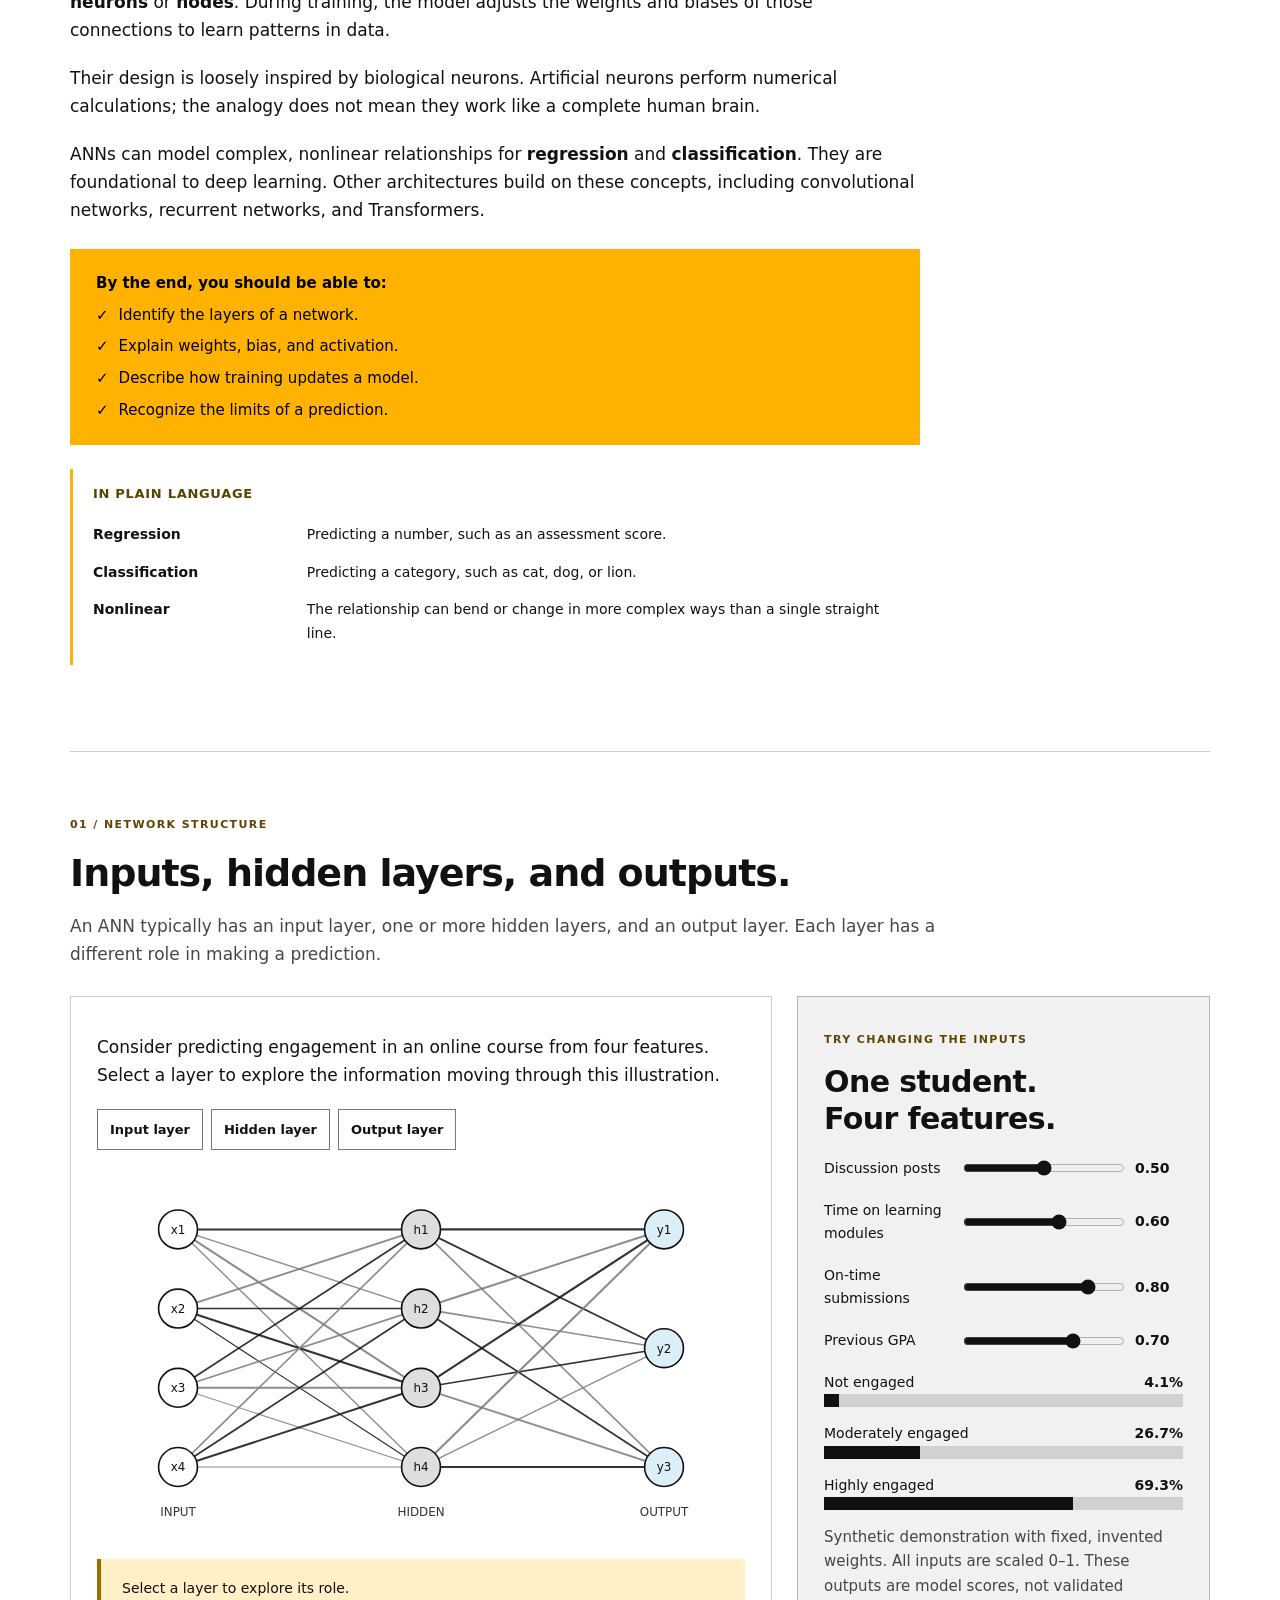
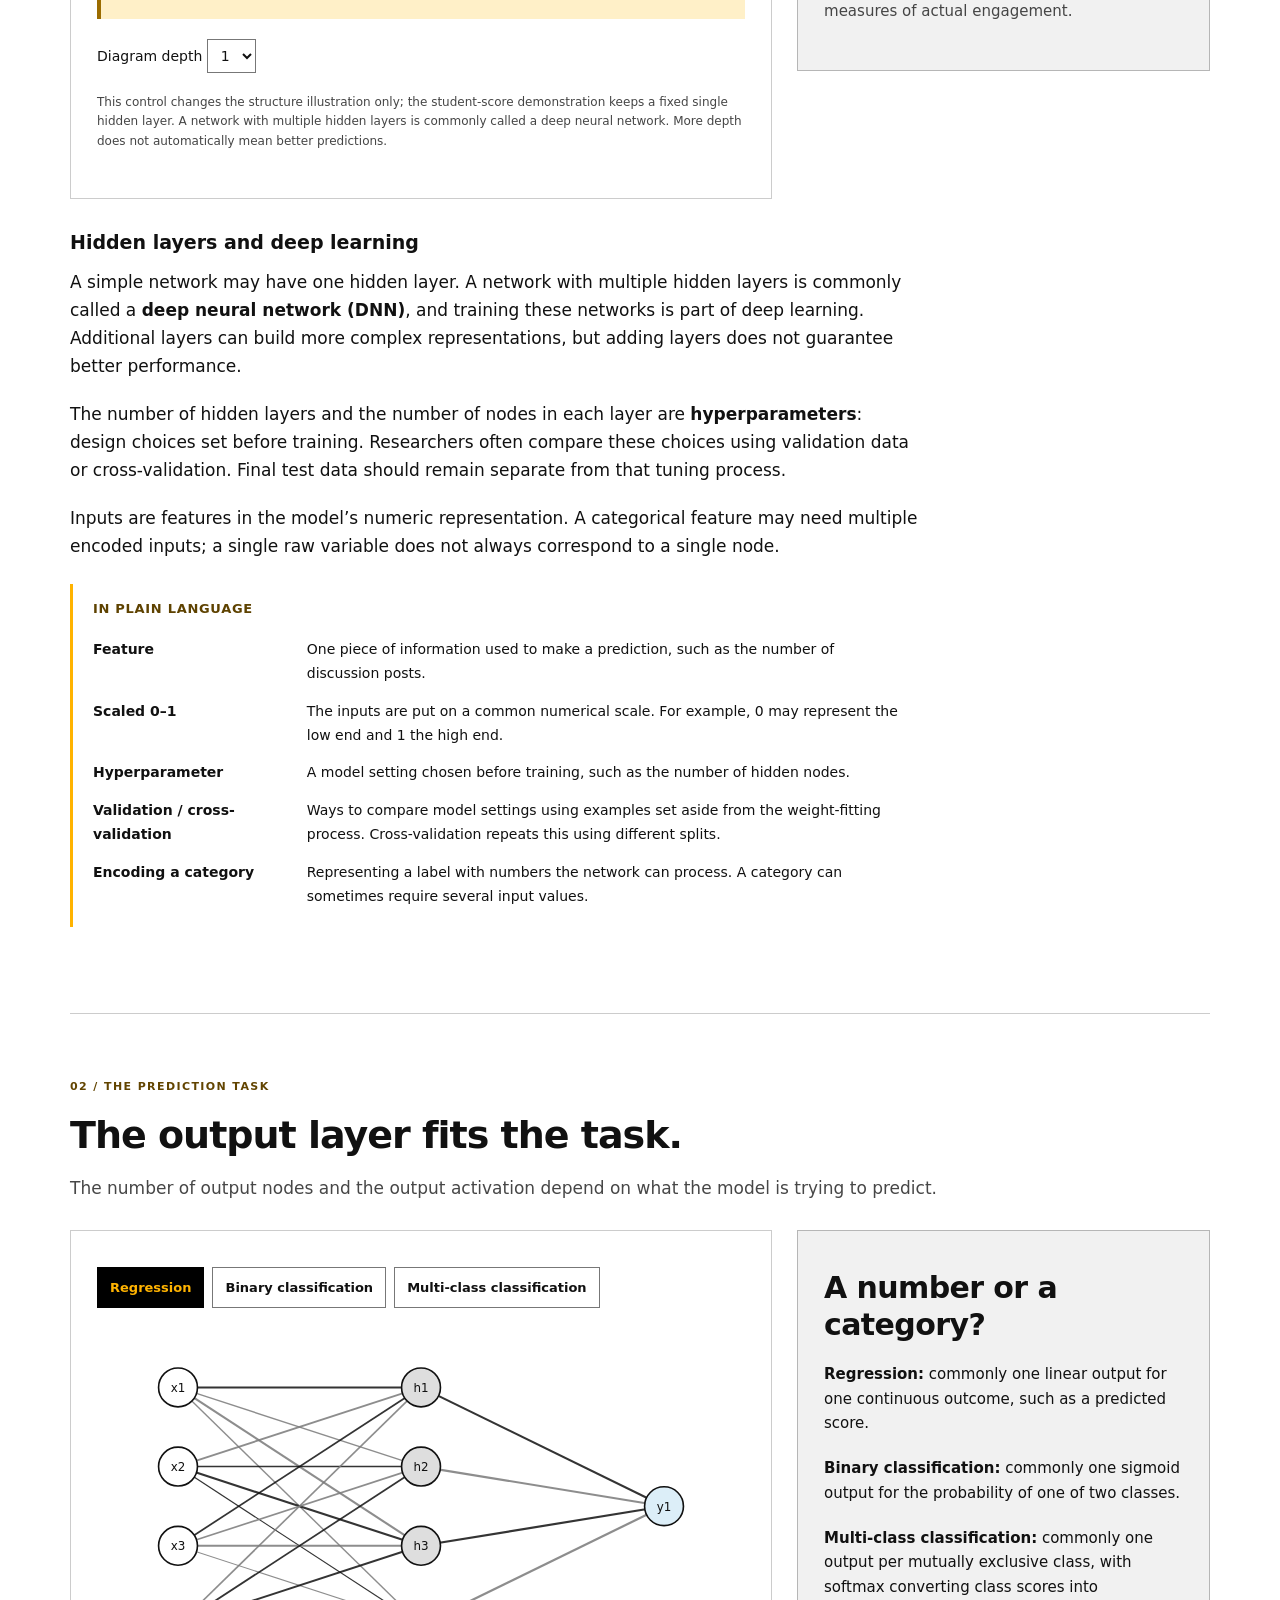
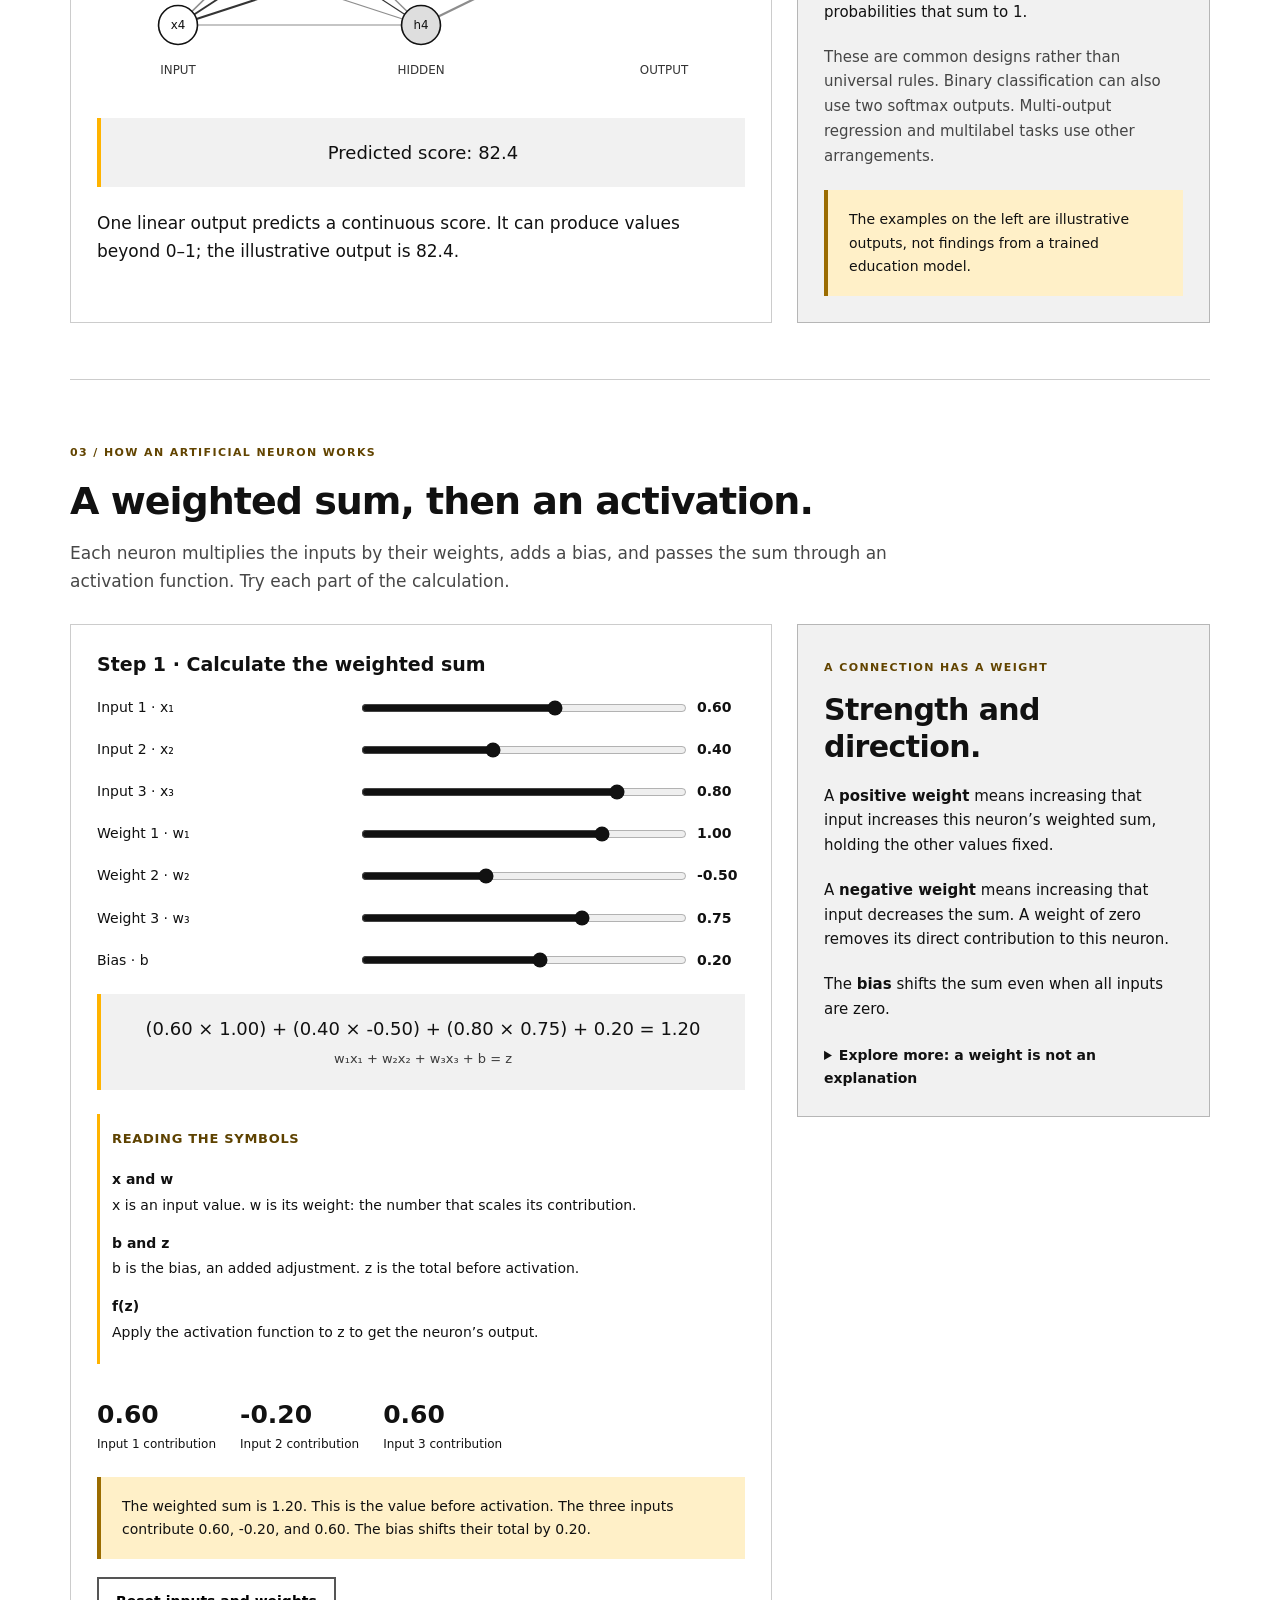
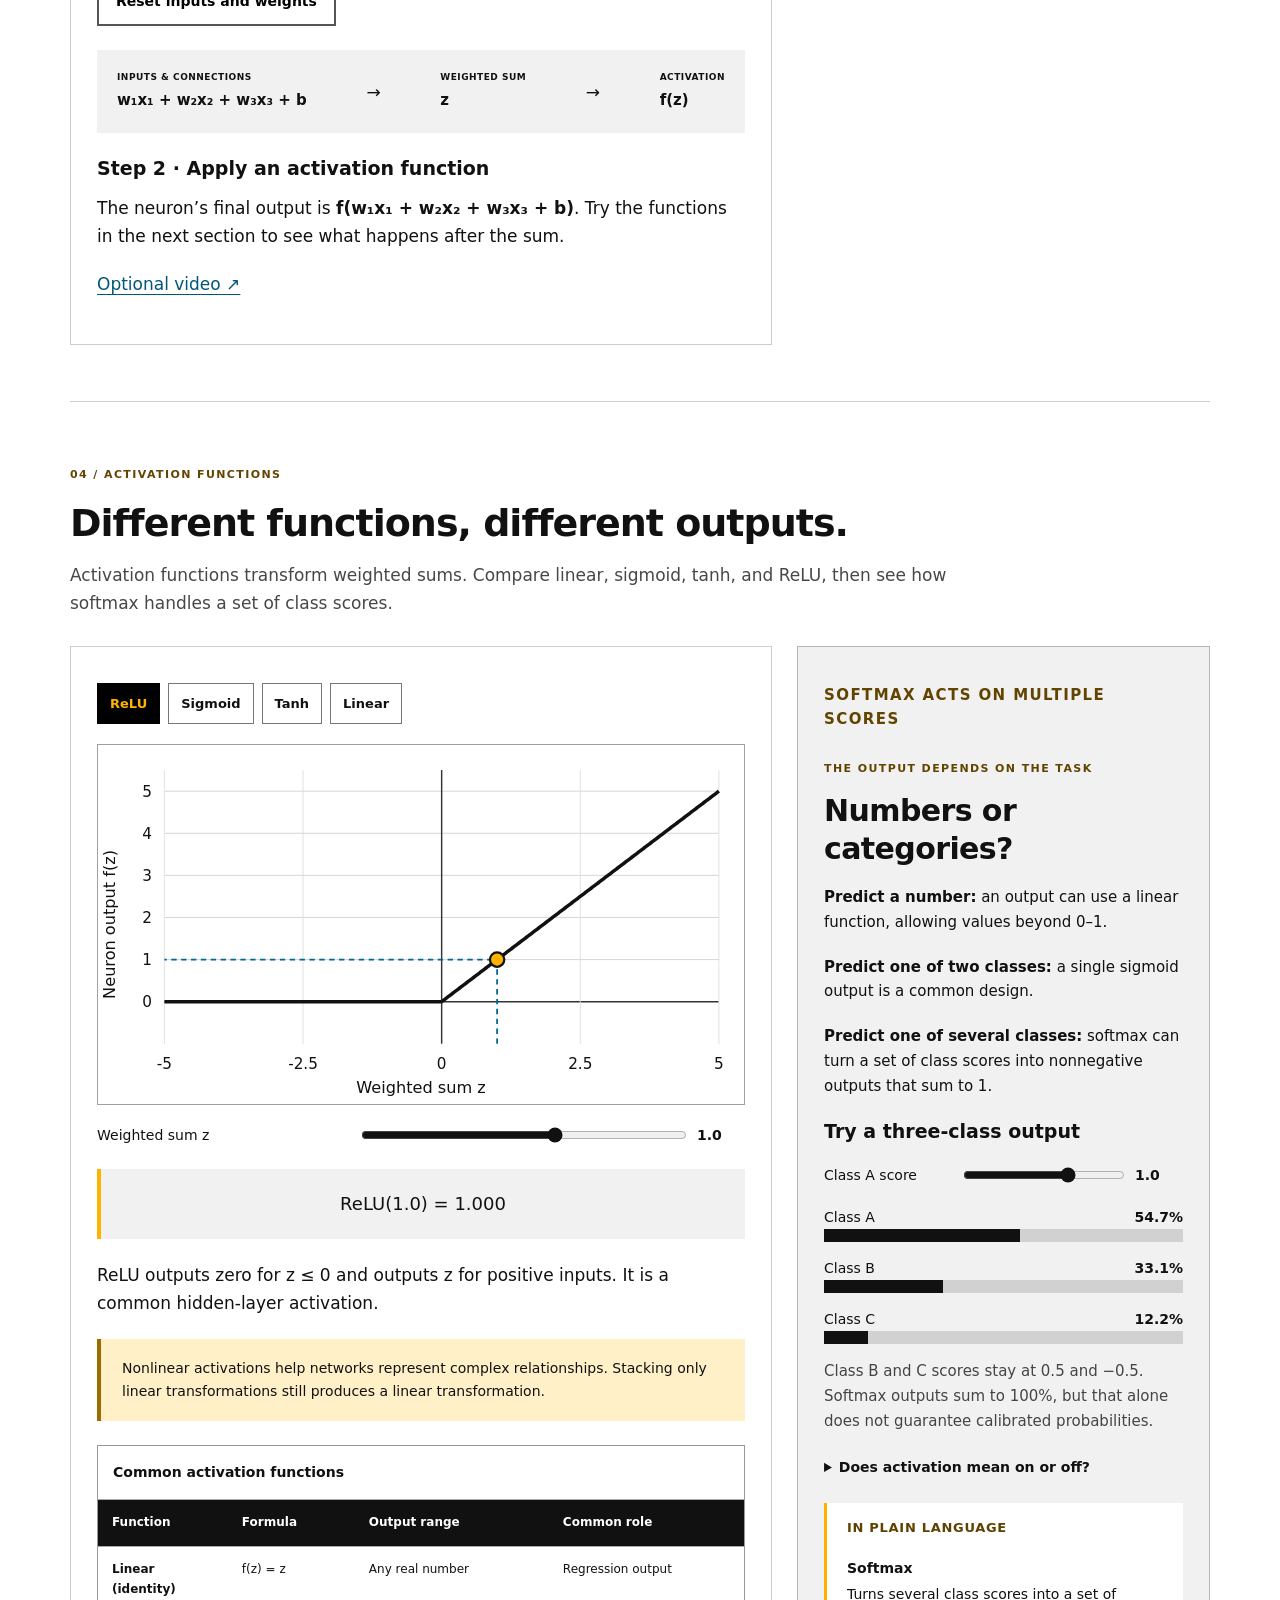
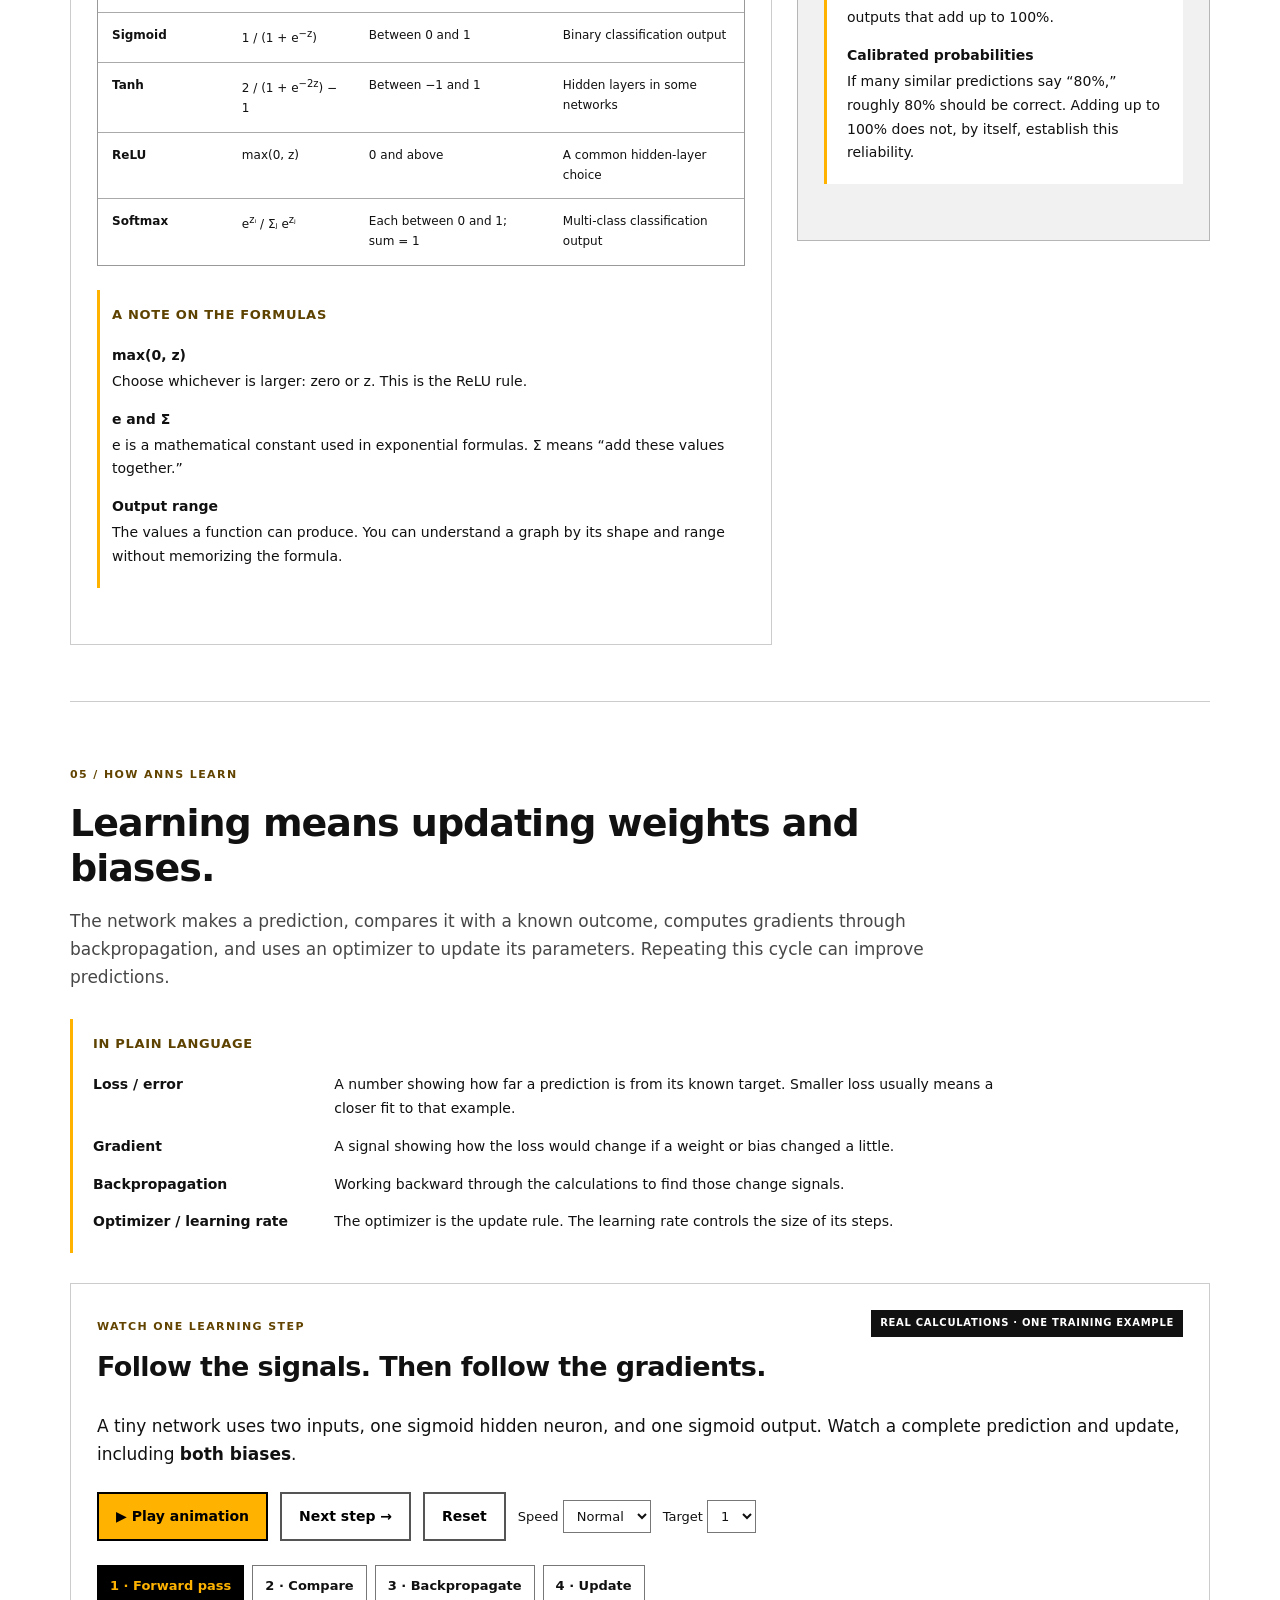
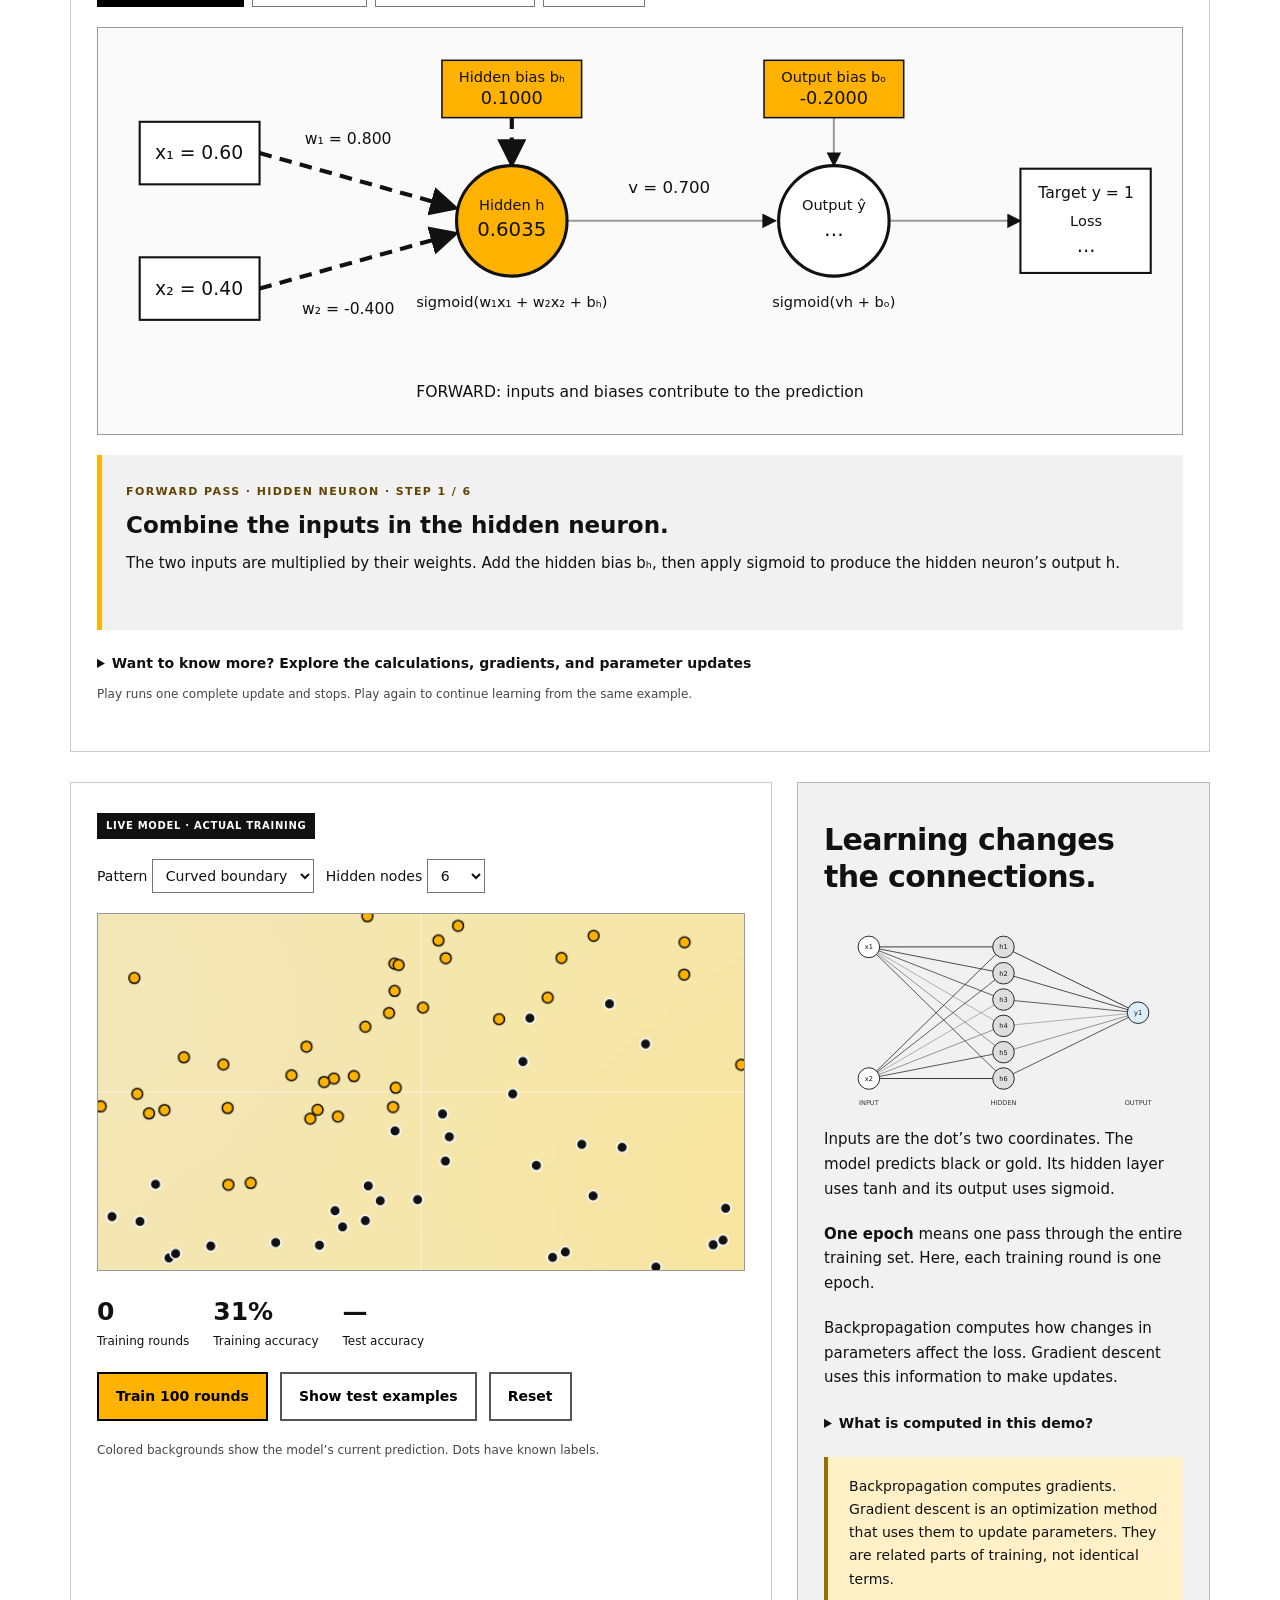
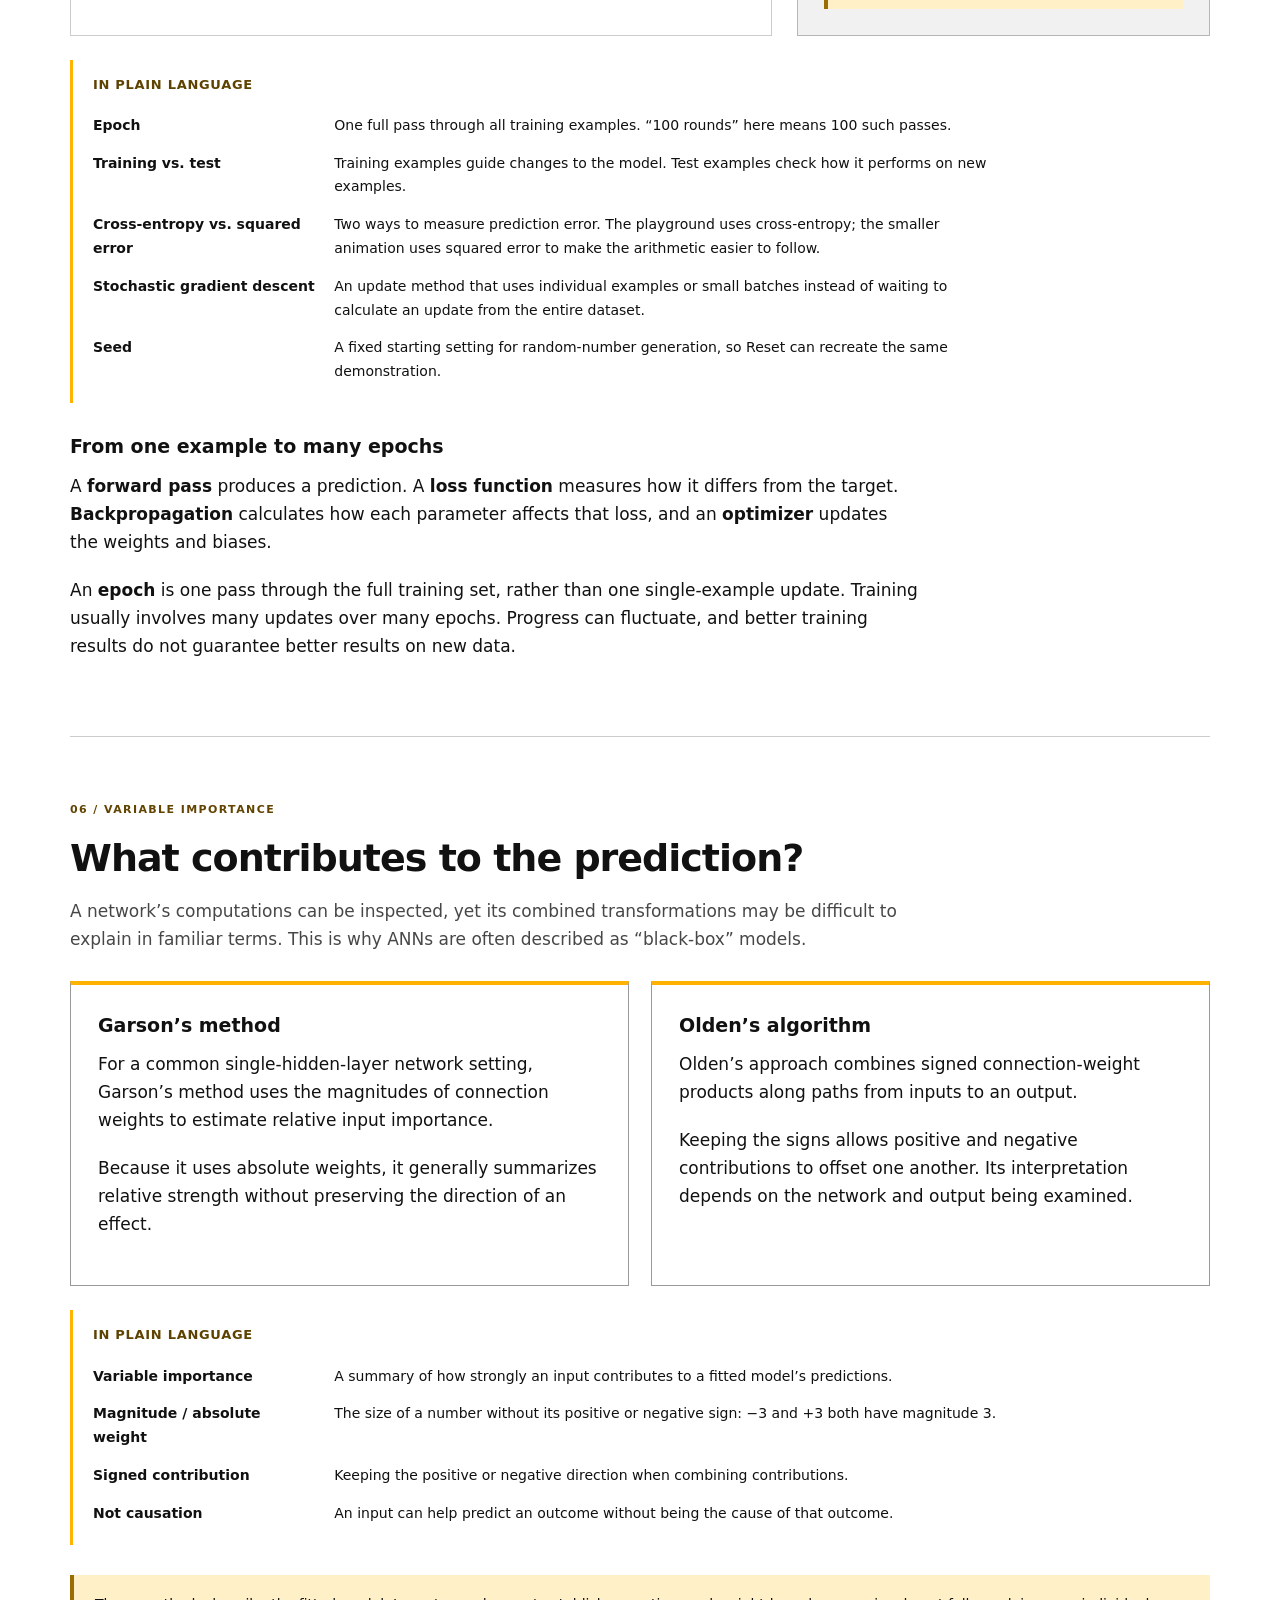
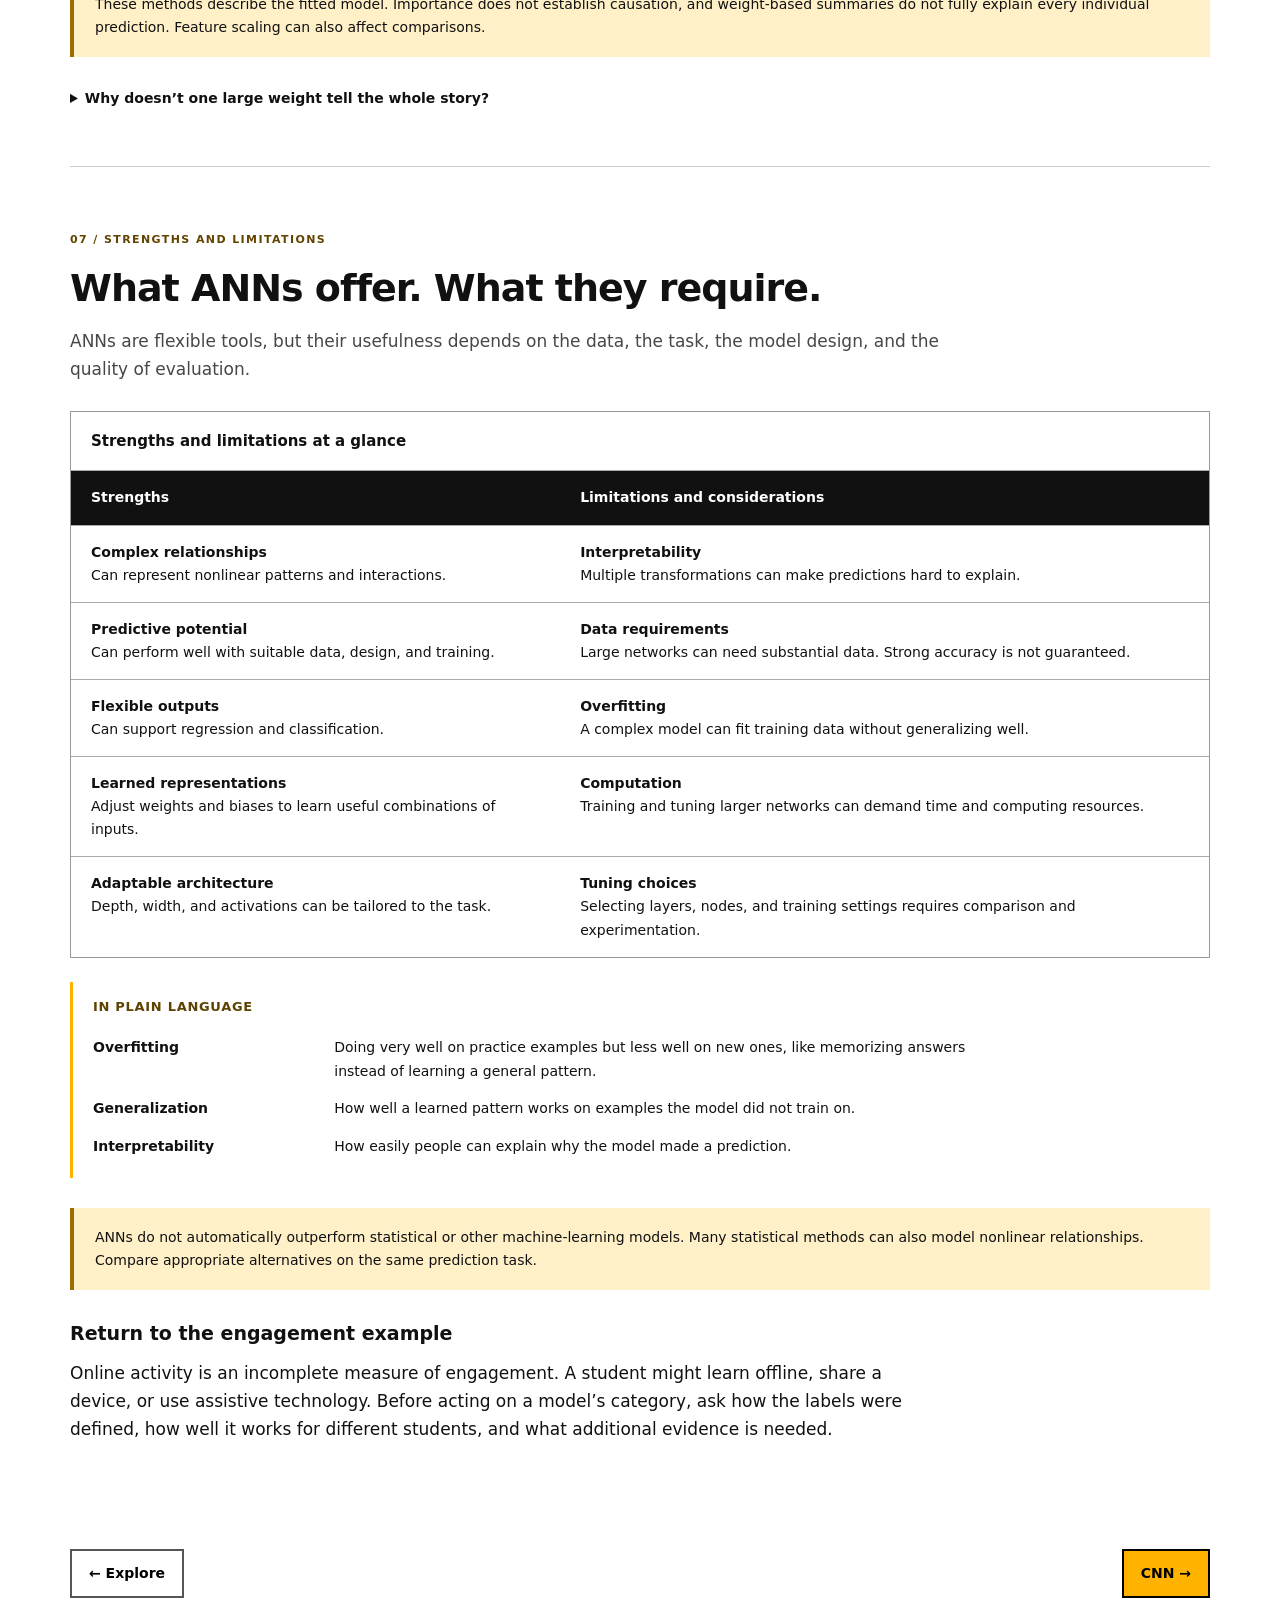
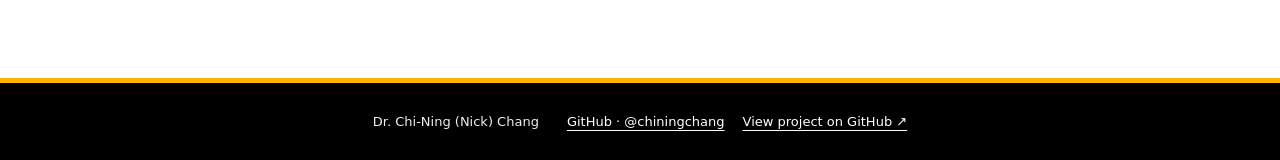
==== commit 3419ac41: "Make detailed ANN gradient calculations optional behind a disclosure" ====
--- a/ann.html
+++ b/ann.html
@@ -5,6 +5,6 @@
 <section class="chapter" id="anatomy"><div class="lesson-heading"><span class="eyebrow">01 / Network structure</span><h1>Inputs, hidden layers, and outputs.</h1><p class="muted">An ANN typically has an input layer, one or more hidden layers, and an output layer. Each layer has a different role in making a prediction.</p></div><div class="workspace"><div class="lab"><p>Consider predicting engagement in an online course from four features. Select a layer to explore the information moving through this illustration.</p><div class="network-choice"><button data-layer="input">Input layer</button><button data-layer="hidden">Hidden layer</button><button data-layer="output">Output layer</button></div><svg aria-label="Four input features, hidden nodes, and three engagement-category outputs" class="diagram" id="anatomy-network" role="img" viewbox="0 0 600 340"></svg><div aria-live="polite" class="callout" id="layer-description">Select a layer to explore its role.</div><div class="controls"><label>Diagram depth <select id="depth"><option value="1">1</option><option value="2">2</option><option value="3">3</option></select></label></div><p class="minitext">This control changes the structure illustration only; the student-score demonstration keeps a fixed single hidden layer. A network with multiple hidden layers is commonly called a deep neural network. More depth does not automatically mean better predictions.</p></div><aside class="aside"><span class="eyebrow">Try changing the inputs</span><h2>One student.<br/>Four features.</h2><div id="student-controls"></div><div class="probs" id="student-probs"></div><p class="minitext">Synthetic demonstration with fixed, invented weights. All inputs are scaled 0–1. These outputs are model scores, not validated measures of actual engagement.</p></aside></div><div class="reading-block"><h3>Hidden layers and deep learning</h3><p>A simple network may have one hidden layer. A network with multiple hidden layers is commonly called a <strong>deep neural network (DNN)</strong>, and training these networks is part of deep learning. Additional layers can build more complex representations, but adding layers does not guarantee better performance.</p><p>The number of hidden layers and the number of nodes in each layer are <strong>hyperparameters</strong>: design choices set before training. Researchers often compare these choices using validation data or cross-validation. Final test data should remain separate from that tuning process.</p><p>Inputs are features in the model’s numeric representation. A categorical feature may need multiple encoded inputs; a single raw variable does not always correspond to a single node.</p><aside aria-label="In plain language" class="plain-language"><h3>In plain language</h3><dl><div><dt>Feature</dt><dd>One piece of information used to make a prediction, such as the number of discussion posts.</dd></div><div><dt>Scaled 0–1</dt><dd>The inputs are put on a common numerical scale. For example, 0 may represent the low end and 1 the high end.</dd></div><div><dt>Hyperparameter</dt><dd>A model setting chosen before training, such as the number of hidden nodes.</dd></div><div><dt>Validation / cross-validation</dt><dd>Ways to compare model settings using examples set aside from the weight-fitting process. Cross-validation repeats this using different splits.</dd></div><div><dt>Encoding a category</dt><dd>Representing a label with numbers the network can process. A category can sometimes require several input values.</dd></div></dl></aside></div></section><section class="chapter" id="outputs"><div class="lesson-heading"><span class="eyebrow">02 / The prediction task</span><h1>The output layer fits the task.</h1><p class="muted">The number of output nodes and the output activation depend on what the model is trying to predict.</p></div><div class="workspace"><div class="lab"><div class="tabs" id="task-tabs"><button aria-pressed="true" class="selected" data-task="regression">Regression</button><button aria-pressed="false" data-task="binary">Binary classification</button><button aria-pressed="false" data-task="multiclass">Multi-class classification</button></div><svg aria-label="Network output structure for the selected prediction task" class="diagram" id="output-network" role="img" viewbox="0 0 600 340"></svg><div aria-live="polite" class="equation" id="task-result"></div><p id="task-description"></p></div><aside class="aside"><h2>A number or a category?</h2><p><strong>Regression:</strong> commonly one linear output for one continuous outcome, such as a predicted score.</p><p><strong>Binary classification:</strong> commonly one sigmoid output for the probability of one of two classes.</p><p><strong>Multi-class classification:</strong> commonly one output per mutually exclusive class, with softmax converting class scores into probabilities that sum to 1.</p><p class="minitext">These are common designs rather than universal rules. Binary classification can also use two softmax outputs. Multi-output regression and multilabel tasks use other arrangements.</p><div class="callout">The examples on the left are illustrative outputs, not findings from a trained education model.</div></aside></div></section>
 <section class="chapter" id="weights"><div class="lesson-heading"><span class="eyebrow">03 / How an artificial neuron works</span><h1>A weighted sum, then an activation.</h1><p class="muted">Each neuron multiplies the inputs by their weights, adds a bias, and passes the sum through an activation function. Try each part of the calculation.</p></div><div class="workspace"><div class="lab"><h3>Step 1 · Calculate the weighted sum</h3><div id="neuron-controls"></div><div class="equation"><div id="sum-equation"></div><small>w₁x₁ + w₂x₂ + w₃x₃ + b = z</small></div><aside aria-label="Reading the symbols" class="plain-language"><h3>Reading the symbols</h3><dl><div><dt>x and w</dt><dd>x is an input value. w is its weight: the number that scales its contribution.</dd></div><div><dt>b and z</dt><dd>b is the bias, an added adjustment. z is the total before activation.</dd></div><div><dt>f(z)</dt><dd>Apply the activation function to z to get the neuron’s output.</dd></div></dl></aside><div class="metric"><div><strong id="weighted1"></strong>Input 1 contribution</div><div><strong id="weighted2"></strong>Input 2 contribution</div><div><strong id="weighted3"></strong>Input 3 contribution</div></div><div aria-live="polite" class="callout" id="neuron-observation"></div><button class="btn secondary" id="reset-neuron" style="margin-top:18px">Reset inputs and weights</button><div aria-label="A neuron combines weighted inputs and bias, then applies activation" class="neuron-flow"><div><small>INPUTS &amp; CONNECTIONS</small><strong>w₁x₁ + w₂x₂ + w₃x₃ + b</strong></div><span aria-hidden="true">→</span><div><small>WEIGHTED SUM</small><strong>z</strong></div><span aria-hidden="true">→</span><div><small>ACTIVATION</small><strong>f(z)</strong></div></div><h3 style="margin-top:22px">Step 2 · Apply an activation function</h3><p>The neuron’s final output is <strong>f(w₁x₁ + w₂x₂ + w₃x₃ + b)</strong>. Try the functions in the next section to see what happens after the sum.</p><p><a class="text-link" href="https://www.youtube.com/watch?v=HJIjKrOpveE" rel="noopener noreferrer" target="_blank">Optional video ↗</a></p></div><aside class="aside"><span class="eyebrow">A connection has a weight</span><h2>Strength and direction.</h2><p>A <strong>positive weight</strong> means increasing that input increases this neuron’s weighted sum, holding the other values fixed.</p><p>A <strong>negative weight</strong> means increasing that input decreases the sum. A weight of zero removes its direct contribution to this neuron.</p><p>The <strong>bias</strong> shifts the sum even when all inputs are zero.</p><details><summary>Explore more: a weight is not an explanation</summary><p>A single connection describes a local calculation. Its weight alone does not explain the feature’s total effect across a multilayer network.</p></details></aside></div></section>
 <section class="chapter" id="activation"><div class="lesson-heading"><span class="eyebrow">04 / Activation functions</span><h1>Different functions, different outputs.</h1><p class="muted">Activation functions transform weighted sums. Compare linear, sigmoid, tanh, and ReLU, then see how softmax handles a set of class scores.</p></div><div class="workspace"><div class="lab"><div class="tabs" id="activation-tabs"><button class="selected" data-function="relu">ReLU</button><button data-function="sigmoid">Sigmoid</button><button data-function="tanh">Tanh</button><button data-function="linear">Linear</button></div><svg aria-label="Activation function plot" class="activation-plot" id="activation-plot" role="img" viewbox="0 0 720 400"></svg><div class="range-row"><label for="z">Weighted sum z</label><input id="z" max="5" min="-5" step=".1" type="range" value="1"/><output id="z-value"></output></div><div class="equation"><div aria-live="polite" id="activation-value"></div></div><p id="activation-description"></p><div class="callout">Nonlinear activations help networks represent complex relationships. Stacking only linear transformations still produces a linear transformation.</div><div class="table-wrap"><table><caption>Common activation functions</caption><thead><tr><th scope="col">Function</th><th scope="col">Formula</th><th scope="col">Output range</th><th scope="col">Common role</th></tr></thead><tbody><tr><th scope="row">Linear (identity)</th><td>f(z) = z</td><td>Any real number</td><td>Regression output</td></tr><tr><th scope="row">Sigmoid</th><td>1 / (1 + e<sup>−z</sup>)</td><td>Between 0 and 1</td><td>Binary classification output</td></tr><tr><th scope="row">Tanh</th><td>2 / (1 + e<sup>−2z</sup>) − 1</td><td>Between −1 and 1</td><td>Hidden layers in some networks</td></tr><tr><th scope="row">ReLU</th><td>max(0, z)</td><td>0 and above</td><td>A common hidden-layer choice</td></tr><tr><th scope="row">Softmax</th><td>e<sup>zᵢ</sup> / Σⱼ e<sup>zⱼ</sup></td><td>Each between 0 and 1; sum = 1</td><td>Multi-class classification output</td></tr></tbody></table></div><aside aria-label="A note on the formulas" class="plain-language"><h3>A note on the formulas</h3><dl><div><dt>max(0, z)</dt><dd>Choose whichever is larger: zero or z. This is the ReLU rule.</dd></div><div><dt>e and Σ</dt><dd>e is a mathematical constant used in exponential formulas. Σ means “add these values together.”</dd></div><div><dt>Output range</dt><dd>The values a function can produce. You can understand a graph by its shape and range without memorizing the formula.</dd></div></dl></aside></div><aside class="aside"><p class="eyebrow">Softmax acts on multiple scores</p><span class="eyebrow">The output depends on the task</span><h2>Numbers or categories?</h2><p><strong>Predict a number:</strong> an output can use a linear function, allowing values beyond 0–1.</p><p><strong>Predict one of two classes:</strong> a single sigmoid output is a common design.</p><p><strong>Predict one of several classes:</strong> softmax can turn a set of class scores into nonnegative outputs that sum to 1.</p><h3>Try a three-class output</h3><div class="range-row"><label for="classscore">Class A score</label><input id="classscore" max="3" min="-3" step=".1" type="range" value="1"/><output id="score-value"></output></div><div class="probs" id="softmax-probs"></div><p class="minitext">Class B and C scores stay at 0.5 and −0.5. Softmax outputs sum to 100%, but that alone does not guarantee calibrated probabilities.</p><details><summary>Does activation mean on or off?</summary><p>Not always. Sigmoid and tanh have smooth outputs. ReLU outputs zero for nonpositive inputs and passes positive inputs through. The function controls a numerical transformation, not a conscious decision.</p></details><aside aria-label="In plain language" class="plain-language"><h3>In plain language</h3><dl><div><dt>Softmax</dt><dd>Turns several class scores into a set of outputs that add up to 100%.</dd></div><div><dt>Calibrated probabilities</dt><dd>If many similar predictions say “80%,” roughly 80% should be correct. Adding up to 100% does not, by itself, establish this reliability.</dd></div></dl></aside></aside></div></section>
-<section class="chapter" id="learn"><div class="lesson-heading"><span class="eyebrow">05 / How ANNs learn</span><h1>Learning means updating weights and biases.</h1><p class="muted">The network makes a prediction, compares it with a known outcome, computes gradients through backpropagation, and uses an optimizer to update its parameters. Repeating this cycle can improve predictions.</p></div><aside aria-label="In plain language" class="plain-language"><h3>In plain language</h3><dl><div><dt>Loss / error</dt><dd>A number showing how far a prediction is from its known target. Smaller loss usually means a closer fit to that example.</dd></div><div><dt>Gradient</dt><dd>A signal showing how the loss would change if a weight or bias changed a little.</dd></div><div><dt>Backpropagation</dt><dd>Working backward through the calculations to find those change signals.</dd></div><div><dt>Optimizer / learning rate</dt><dd>The optimizer is the update rule. The learning rate controls the size of its steps.</dd></div></dl></aside><div class="lab cycle-lab" style="margin-bottom:22px"><div class="cycle-heading"><div><span class="eyebrow">Watch one learning step</span><h2>Follow the signals. Then follow the gradients.</h2></div><span class="badge">REAL CALCULATIONS · ONE TRAINING EXAMPLE</span></div><p>A tiny network uses two inputs, one sigmoid hidden neuron, and one sigmoid output. Watch a complete prediction and update, including <strong>both biases</strong>.</p><div class="animation-controls"><button class="btn" id="cycle-play">▶ Play animation</button><button class="btn secondary" id="cycle-next">Next step →</button><button class="btn secondary" id="cycle-reset">Reset</button><label for="cycle-speed">Speed <select id="cycle-speed"><option value="2600">Slow</option><option selected="" value="1600">Normal</option><option value="850">Fast</option></select></label><label for="cycle-target">Target <select id="cycle-target"><option selected="" value="1">1</option><option value="0">0</option></select></label></div><div class="tabs cycle-tabs" id="cycle-tabs"><button aria-pressed="true" class="selected" data-cycle="0">1 · Forward pass</button><button aria-pressed="false" data-cycle="2">2 · Compare</button><button aria-pressed="false" data-cycle="3">3 · Backpropagate</button><button aria-pressed="false" data-cycle="5">4 · Update</button></div><div class="animation-scroll"><svg aria-label="Animated training cycle with two inputs, a hidden neuron, an output, and separate hidden and output biases" id="learning-animation" role="img" viewbox="0 0 1040 390"></svg></div><div aria-atomic="true" aria-live="polite" class="stage-narration"><span class="eyebrow" id="cycle-stage"></span><h3 id="cycle-title"></h3><p id="cycle-description"></p></div><div class="animation-explanation"><div><h3>What is happening numerically?</h3><div class="math-steps" id="cycle-math"></div><p class="minitext">This animation uses squared-error loss, L = ½(ŷ − y)², to keep the derivative visible. The separate classification playground below uses binary cross-entropy.</p></div><div class="bias-explainer"><span class="eyebrow">Look for the gold bias nodes</span><h3>How does a bias change?</h3><p>A bias is added directly to its neuron’s weighted sum. Its derivative at that addition is 1, so its gradient is the neuron’s error signal.</p><p><strong>new bias = old bias − learning rate × bias gradient</strong></p><p>The hidden bias gets its own gradient through the output connection. It does not simply copy the output bias’s update.</p></div></div><aside aria-label="Reading the animation’s math" class="plain-language"><h3>Reading the animation’s math</h3><dl><div><dt>y and ŷ</dt><dd>y is the known target. ŷ (“y-hat”) is the model’s prediction.</dd></div><div><dt>L and ∂L/∂b</dt><dd>L means loss. ∂L/∂b asks: how sensitive is the loss to a small change in this bias?</dd></div><div><dt>δ (“delta”)</dt><dd>The local change signal at a neuron, used to work out its weight and bias gradients.</dd></div><div><dt>Negative gradient</dt><dd>Subtracting a negative value increases a parameter. The direction of an update depends on the gradient’s sign.</dd></div></dl></aside><div class="table-wrap"><table><caption>Parameters in this learning step <span class="minitext">· learning rate η = 0.50</span></caption><thead><tr><th scope="col">Parameter</th><th scope="col">Before</th><th scope="col">Gradient</th><th scope="col">After update</th></tr></thead><tbody id="parameter-rows"></tbody></table></div><p aria-live="polite" class="callout" id="cycle-result"></p><p class="minitext">Inputs remain x₁ = 0.60 and x₂ = 0.40. Play runs one complete update and stops. Play again to continue learning from the same example.</p></div><div class="workspace"><div class="lab"><span class="badge">LIVE MODEL · ACTUAL TRAINING</span><div class="controls"><label>Pattern <select id="pattern"><option value="curve">Curved boundary</option><option value="xor">Opposite corners</option></select></label><label>Hidden nodes <select id="nodes"><option>2</option><option selected="">6</option><option>12</option></select></label></div><canvas aria-label="Labeled training dots and changing model prediction regions" height="330" id="learning-canvas" role="img" width="600"></canvas><div aria-live="polite" class="metric"><div><strong id="epochs">0</strong>Training rounds</div><div><strong id="trainacc">—</strong>Training accuracy</div><div><strong id="testacc">—</strong>Test accuracy</div></div><div class="actions"><button class="btn" id="train">Train 100 rounds</button><button class="btn secondary" id="test">Show test examples</button><button class="btn secondary" id="resetlearn">Reset</button></div><p aria-live="polite" class="footnote" id="training-note">Background colors show predictions. Dot colors show known labels.</p></div><aside class="aside"><h2>Learning changes<br/>the connections.</h2><svg aria-label="The training network with two inputs, a hidden layer, and one output" class="diagram" id="mini-network" role="img" viewbox="0 0 600 340"></svg><p>Inputs are the dot’s two coordinates. The model predicts black or gold. Its hidden layer uses tanh and its output uses sigmoid.</p><p><strong>One epoch</strong> means one pass through the entire training set. Here, each training round is one epoch.</p><p>Backpropagation computes how changes in parameters affect the loss. Gradient descent uses this information to make updates.</p><details><summary>What is computed in this demo?</summary><p>A two-input, one-hidden-layer network learns from 70 synthetic examples using binary cross-entropy loss and stochastic gradient descent. The 90 test examples do not update the weights. Reset uses the same seed so comparisons are reproducible.</p></details><div class="callout">Backpropagation computes gradients. Gradient descent is an optimization method that uses them to update parameters. They are related parts of training, not identical terms.</div></aside></div><aside aria-label="In plain language" class="plain-language"><h3>In plain language</h3><dl><div><dt>Epoch</dt><dd>One full pass through all training examples. “100 rounds” here means 100 such passes.</dd></div><div><dt>Training vs. test</dt><dd>Training examples guide changes to the model. Test examples check how it performs on new examples.</dd></div><div><dt>Cross-entropy vs. squared error</dt><dd>Two ways to measure prediction error. The playground uses cross-entropy; the smaller animation uses squared error to make the arithmetic easier to follow.</dd></div><div><dt>Stochastic gradient descent</dt><dd>An update method that uses individual examples or small batches instead of waiting to calculate an update from the entire dataset.</dd></div><div><dt>Seed</dt><dd>A fixed starting setting for random-number generation, so Reset can recreate the same demonstration.</dd></div></dl></aside><div class="reading-block"><h3>From one example to many epochs</h3><p>A <strong>forward pass</strong> produces a prediction. A <strong>loss function</strong> measures how it differs from the target. <strong>Backpropagation</strong> calculates how each parameter affects that loss, and an <strong>optimizer</strong> updates the weights and biases.</p><p>An <strong>epoch</strong> is one pass through the full training set, rather than one single-example update. Training usually involves many updates over many epochs. Progress can fluctuate, and better training results do not guarantee better results on new data.</p></div></section><section class="chapter" id="importance"><div class="lesson-heading"><span class="eyebrow">06 / Variable importance</span><h1>What contributes to the prediction?</h1><p class="muted">A network’s computations can be inspected, yet its combined transformations may be difficult to explain in familiar terms. This is why ANNs are often described as “black-box” models.</p></div><div class="comparison"><div><h3>Garson’s method</h3><p>For a common single-hidden-layer network setting, Garson’s method uses the magnitudes of connection weights to estimate relative input importance.</p><p>Because it uses absolute weights, it generally summarizes relative strength without preserving the direction of an effect.</p></div><div><h3>Olden’s algorithm</h3><p>Olden’s approach combines signed connection-weight products along paths from inputs to an output.</p><p>Keeping the signs allows positive and negative contributions to offset one another. Its interpretation depends on the network and output being examined.</p></div></div><aside aria-label="In plain language" class="plain-language"><h3>In plain language</h3><dl><div><dt>Variable importance</dt><dd>A summary of how strongly an input contributes to a fitted model’s predictions.</dd></div><div><dt>Magnitude / absolute weight</dt><dd>The size of a number without its positive or negative sign: −3 and +3 both have magnitude 3.</dd></div><div><dt>Signed contribution</dt><dd>Keeping the positive or negative direction when combining contributions.</dd></div><div><dt>Not causation</dt><dd>An input can help predict an outcome without being the cause of that outcome.</dd></div></dl></aside><div class="callout">These methods describe the fitted model. Importance does not establish causation, and weight-based summaries do not fully explain every individual prediction. Feature scaling can also affect comparisons.</div><details class="reading-block"><summary>Why doesn’t one large weight tell the whole story?</summary><p>An input can influence multiple hidden nodes through several paths. Later weights, activation functions, and other inputs affect how these signals combine. A weight in one connection is not automatically the feature’s total importance.</p></details></section>
+<section class="chapter" id="learn"><div class="lesson-heading"><span class="eyebrow">05 / How ANNs learn</span><h1>Learning means updating weights and biases.</h1><p class="muted">The network makes a prediction, compares it with a known outcome, computes gradients through backpropagation, and uses an optimizer to update its parameters. Repeating this cycle can improve predictions.</p></div><aside aria-label="In plain language" class="plain-language"><h3>In plain language</h3><dl><div><dt>Loss / error</dt><dd>A number showing how far a prediction is from its known target. Smaller loss usually means a closer fit to that example.</dd></div><div><dt>Gradient</dt><dd>A signal showing how the loss would change if a weight or bias changed a little.</dd></div><div><dt>Backpropagation</dt><dd>Working backward through the calculations to find those change signals.</dd></div><div><dt>Optimizer / learning rate</dt><dd>The optimizer is the update rule. The learning rate controls the size of its steps.</dd></div></dl></aside><div class="lab cycle-lab" style="margin-bottom:22px"><div class="cycle-heading"><div><span class="eyebrow">Watch one learning step</span><h2>Follow the signals. Then follow the gradients.</h2></div><span class="badge">REAL CALCULATIONS · ONE TRAINING EXAMPLE</span></div><p>A tiny network uses two inputs, one sigmoid hidden neuron, and one sigmoid output. Watch a complete prediction and update, including <strong>both biases</strong>.</p><div class="animation-controls"><button class="btn" id="cycle-play">▶ Play animation</button><button class="btn secondary" id="cycle-next">Next step →</button><button class="btn secondary" id="cycle-reset">Reset</button><label for="cycle-speed">Speed <select id="cycle-speed"><option value="2600">Slow</option><option selected="" value="1600">Normal</option><option value="850">Fast</option></select></label><label for="cycle-target">Target <select id="cycle-target"><option selected="" value="1">1</option><option value="0">0</option></select></label></div><div class="tabs cycle-tabs" id="cycle-tabs"><button aria-pressed="true" class="selected" data-cycle="0">1 · Forward pass</button><button aria-pressed="false" data-cycle="2">2 · Compare</button><button aria-pressed="false" data-cycle="3">3 · Backpropagate</button><button aria-pressed="false" data-cycle="5">4 · Update</button></div><div class="animation-scroll"><svg aria-label="Animated training cycle with two inputs, a hidden neuron, an output, and separate hidden and output biases" id="learning-animation" role="img" viewbox="0 0 1040 390"></svg></div><div aria-atomic="true" aria-live="polite" class="stage-narration"><span class="eyebrow" id="cycle-stage"></span><h3 id="cycle-title"></h3><p id="cycle-description"></p></div><details id="learning-step-details"><summary>Want to know more? Explore the calculations, gradients, and parameter updates</summary><div class="animation-explanation"><div><h3>What is happening numerically?</h3><div class="math-steps" id="cycle-math"></div><p class="minitext">This animation uses squared-error loss, L = ½(ŷ − y)², to keep the derivative visible. The separate classification playground below uses binary cross-entropy.</p></div><div class="bias-explainer"><span class="eyebrow">Look for the gold bias nodes</span><h3>How does a bias change?</h3><p>A bias is added directly to its neuron’s weighted sum. Its derivative at that addition is 1, so its gradient is the neuron’s error signal.</p><p><strong>new bias = old bias − learning rate × bias gradient</strong></p><p>The hidden bias gets its own gradient through the output connection. It does not simply copy the output bias’s update.</p></div></div><aside aria-label="Reading the animation’s math" class="plain-language"><h3>Reading the animation’s math</h3><dl><div><dt>y and ŷ</dt><dd>y is the known target. ŷ (“y-hat”) is the model’s prediction.</dd></div><div><dt>L and ∂L/∂b</dt><dd>L means loss. ∂L/∂b asks: how sensitive is the loss to a small change in this bias?</dd></div><div><dt>δ (“delta”)</dt><dd>The local change signal at a neuron, used to work out its weight and bias gradients.</dd></div><div><dt>Negative gradient</dt><dd>Subtracting a negative value increases a parameter. The direction of an update depends on the gradient’s sign.</dd></div></dl></aside><div class="table-wrap"><table><caption>Parameters in this learning step <span class="minitext">· learning rate η = 0.50</span></caption><thead><tr><th scope="col">Parameter</th><th scope="col">Before</th><th scope="col">Gradient</th><th scope="col">After update</th></tr></thead><tbody id="parameter-rows"></tbody></table></div><p aria-live="polite" class="callout" id="cycle-result"></p><p class="minitext">Inputs remain x₁ = 0.60 and x₂ = 0.40.</p></details><p class="minitext">Play runs one complete update and stops. Play again to continue learning from the same example.</p></div><div class="workspace"><div class="lab"><span class="badge">LIVE MODEL · ACTUAL TRAINING</span><div class="controls"><label>Pattern <select id="pattern"><option value="curve">Curved boundary</option><option value="xor">Opposite corners</option></select></label><label>Hidden nodes <select id="nodes"><option>2</option><option selected="">6</option><option>12</option></select></label></div><canvas aria-label="Labeled training dots and changing model prediction regions" height="330" id="learning-canvas" role="img" width="600"></canvas><div aria-live="polite" class="metric"><div><strong id="epochs">0</strong>Training rounds</div><div><strong id="trainacc">—</strong>Training accuracy</div><div><strong id="testacc">—</strong>Test accuracy</div></div><div class="actions"><button class="btn" id="train">Train 100 rounds</button><button class="btn secondary" id="test">Show test examples</button><button class="btn secondary" id="resetlearn">Reset</button></div><p aria-live="polite" class="footnote" id="training-note">Background colors show predictions. Dot colors show known labels.</p></div><aside class="aside"><h2>Learning changes<br/>the connections.</h2><svg aria-label="The training network with two inputs, a hidden layer, and one output" class="diagram" id="mini-network" role="img" viewbox="0 0 600 340"></svg><p>Inputs are the dot’s two coordinates. The model predicts black or gold. Its hidden layer uses tanh and its output uses sigmoid.</p><p><strong>One epoch</strong> means one pass through the entire training set. Here, each training round is one epoch.</p><p>Backpropagation computes how changes in parameters affect the loss. Gradient descent uses this information to make updates.</p><details><summary>What is computed in this demo?</summary><p>A two-input, one-hidden-layer network learns from 70 synthetic examples using binary cross-entropy loss and stochastic gradient descent. The 90 test examples do not update the weights. Reset uses the same seed so comparisons are reproducible.</p></details><div class="callout">Backpropagation computes gradients. Gradient descent is an optimization method that uses them to update parameters. They are related parts of training, not identical terms.</div></aside></div><aside aria-label="In plain language" class="plain-language"><h3>In plain language</h3><dl><div><dt>Epoch</dt><dd>One full pass through all training examples. “100 rounds” here means 100 such passes.</dd></div><div><dt>Training vs. test</dt><dd>Training examples guide changes to the model. Test examples check how it performs on new examples.</dd></div><div><dt>Cross-entropy vs. squared error</dt><dd>Two ways to measure prediction error. The playground uses cross-entropy; the smaller animation uses squared error to make the arithmetic easier to follow.</dd></div><div><dt>Stochastic gradient descent</dt><dd>An update method that uses individual examples or small batches instead of waiting to calculate an update from the entire dataset.</dd></div><div><dt>Seed</dt><dd>A fixed starting setting for random-number generation, so Reset can recreate the same demonstration.</dd></div></dl></aside><div class="reading-block"><h3>From one example to many epochs</h3><p>A <strong>forward pass</strong> produces a prediction. A <strong>loss function</strong> measures how it differs from the target. <strong>Backpropagation</strong> calculates how each parameter affects that loss, and an <strong>optimizer</strong> updates the weights and biases.</p><p>An <strong>epoch</strong> is one pass through the full training set, rather than one single-example update. Training usually involves many updates over many epochs. Progress can fluctuate, and better training results do not guarantee better results on new data.</p></div></section><section class="chapter" id="importance"><div class="lesson-heading"><span class="eyebrow">06 / Variable importance</span><h1>What contributes to the prediction?</h1><p class="muted">A network’s computations can be inspected, yet its combined transformations may be difficult to explain in familiar terms. This is why ANNs are often described as “black-box” models.</p></div><div class="comparison"><div><h3>Garson’s method</h3><p>For a common single-hidden-layer network setting, Garson’s method uses the magnitudes of connection weights to estimate relative input importance.</p><p>Because it uses absolute weights, it generally summarizes relative strength without preserving the direction of an effect.</p></div><div><h3>Olden’s algorithm</h3><p>Olden’s approach combines signed connection-weight products along paths from inputs to an output.</p><p>Keeping the signs allows positive and negative contributions to offset one another. Its interpretation depends on the network and output being examined.</p></div></div><aside aria-label="In plain language" class="plain-language"><h3>In plain language</h3><dl><div><dt>Variable importance</dt><dd>A summary of how strongly an input contributes to a fitted model’s predictions.</dd></div><div><dt>Magnitude / absolute weight</dt><dd>The size of a number without its positive or negative sign: −3 and +3 both have magnitude 3.</dd></div><div><dt>Signed contribution</dt><dd>Keeping the positive or negative direction when combining contributions.</dd></div><div><dt>Not causation</dt><dd>An input can help predict an outcome without being the cause of that outcome.</dd></div></dl></aside><div class="callout">These methods describe the fitted model. Importance does not establish causation, and weight-based summaries do not fully explain every individual prediction. Feature scaling can also affect comparisons.</div><details class="reading-block"><summary>Why doesn’t one large weight tell the whole story?</summary><p>An input can influence multiple hidden nodes through several paths. Later weights, activation functions, and other inputs affect how these signals combine. A weight in one connection is not automatically the feature’s total importance.</p></details></section>
 <section class="chapter" id="strengths"><div class="lesson-heading"><span class="eyebrow">07 / Strengths and limitations</span><h1>What ANNs offer. What they require.</h1><p class="muted">ANNs are flexible tools, but their usefulness depends on the data, the task, the model design, and the quality of evaluation.</p></div><div class="table-wrap"><table><caption>Strengths and limitations at a glance</caption><thead><tr><th scope="col">Strengths</th><th scope="col">Limitations and considerations</th></tr></thead><tbody><tr><td><strong>Complex relationships</strong><br/>Can represent nonlinear patterns and interactions.</td><td><strong>Interpretability</strong><br/>Multiple transformations can make predictions hard to explain.</td></tr><tr><td><strong>Predictive potential</strong><br/>Can perform well with suitable data, design, and training.</td><td><strong>Data requirements</strong><br/>Large networks can need substantial data. Strong accuracy is not guaranteed.</td></tr><tr><td><strong>Flexible outputs</strong><br/>Can support regression and classification.</td><td><strong>Overfitting</strong><br/>A complex model can fit training data without generalizing well.</td></tr><tr><td><strong>Learned representations</strong><br/>Adjust weights and biases to learn useful combinations of inputs.</td><td><strong>Computation</strong><br/>Training and tuning larger networks can demand time and computing resources.</td></tr><tr><td><strong>Adaptable architecture</strong><br/>Depth, width, and activations can be tailored to the task.</td><td><strong>Tuning choices</strong><br/>Selecting layers, nodes, and training settings requires comparison and experimentation.</td></tr></tbody></table></div><aside aria-label="In plain language" class="plain-language"><h3>In plain language</h3><dl><div><dt>Overfitting</dt><dd>Doing very well on practice examples but less well on new ones, like memorizing answers instead of learning a general pattern.</dd></div><div><dt>Generalization</dt><dd>How well a learned pattern works on examples the model did not train on.</dd></div><div><dt>Interpretability</dt><dd>How easily people can explain why the model made a prediction.</dd></div></dl></aside><div class="callout">ANNs do not automatically outperform statistical or other machine-learning models. Many statistical methods can also model nonlinear relationships. Compare appropriate alternatives on the same prediction task.</div><div class="reading-block"><h3>Return to the engagement example</h3><p>Online activity is an incomplete measure of engagement. A student might learn offline, share a device, or use assistive technology. Before acting on a model’s category, ask how the labels were defined, how well it works for different students, and what additional evidence is needed.</p></div></section>
 <div class="chapter-links"><a class="btn secondary" href="index.html">← Explore</a><a class="btn" href="cnn.html">CNN →</a></div></main><footer><div class="footer-identity"><span>Dr. Chi-Ning (Nick) Chang</span></div><nav aria-label="GitHub links" class="footer-links"><a href="https://github.com/chiningchang" rel="noopener noreferrer" target="_blank">GitHub · @chiningchang</a><a href="https://github.com/chiningchang/Deep-Learning" rel="noopener noreferrer" target="_blank">View project on GitHub ↗</a></nav></footer><script src="app.js?v=20261019-layer-colors"></script><script src="training.js"></script><script src="animation.js"></script></body></html>
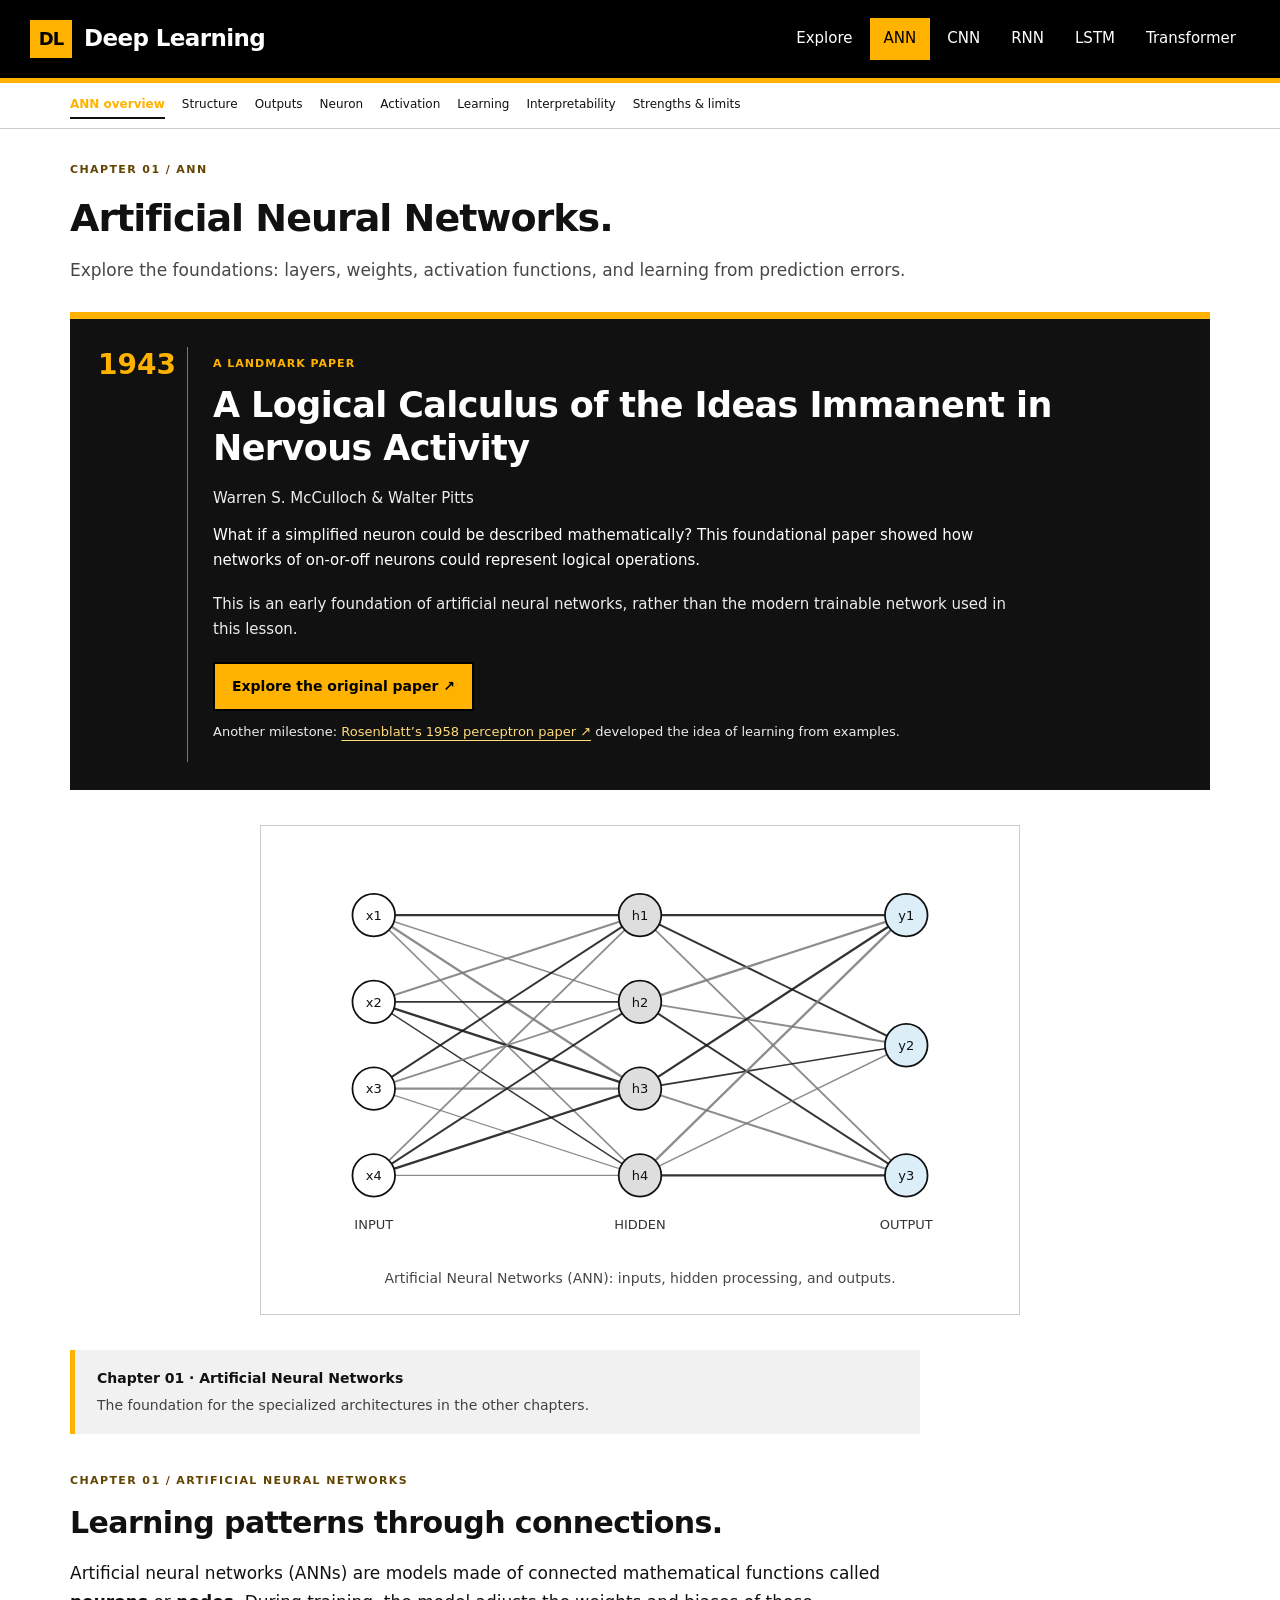
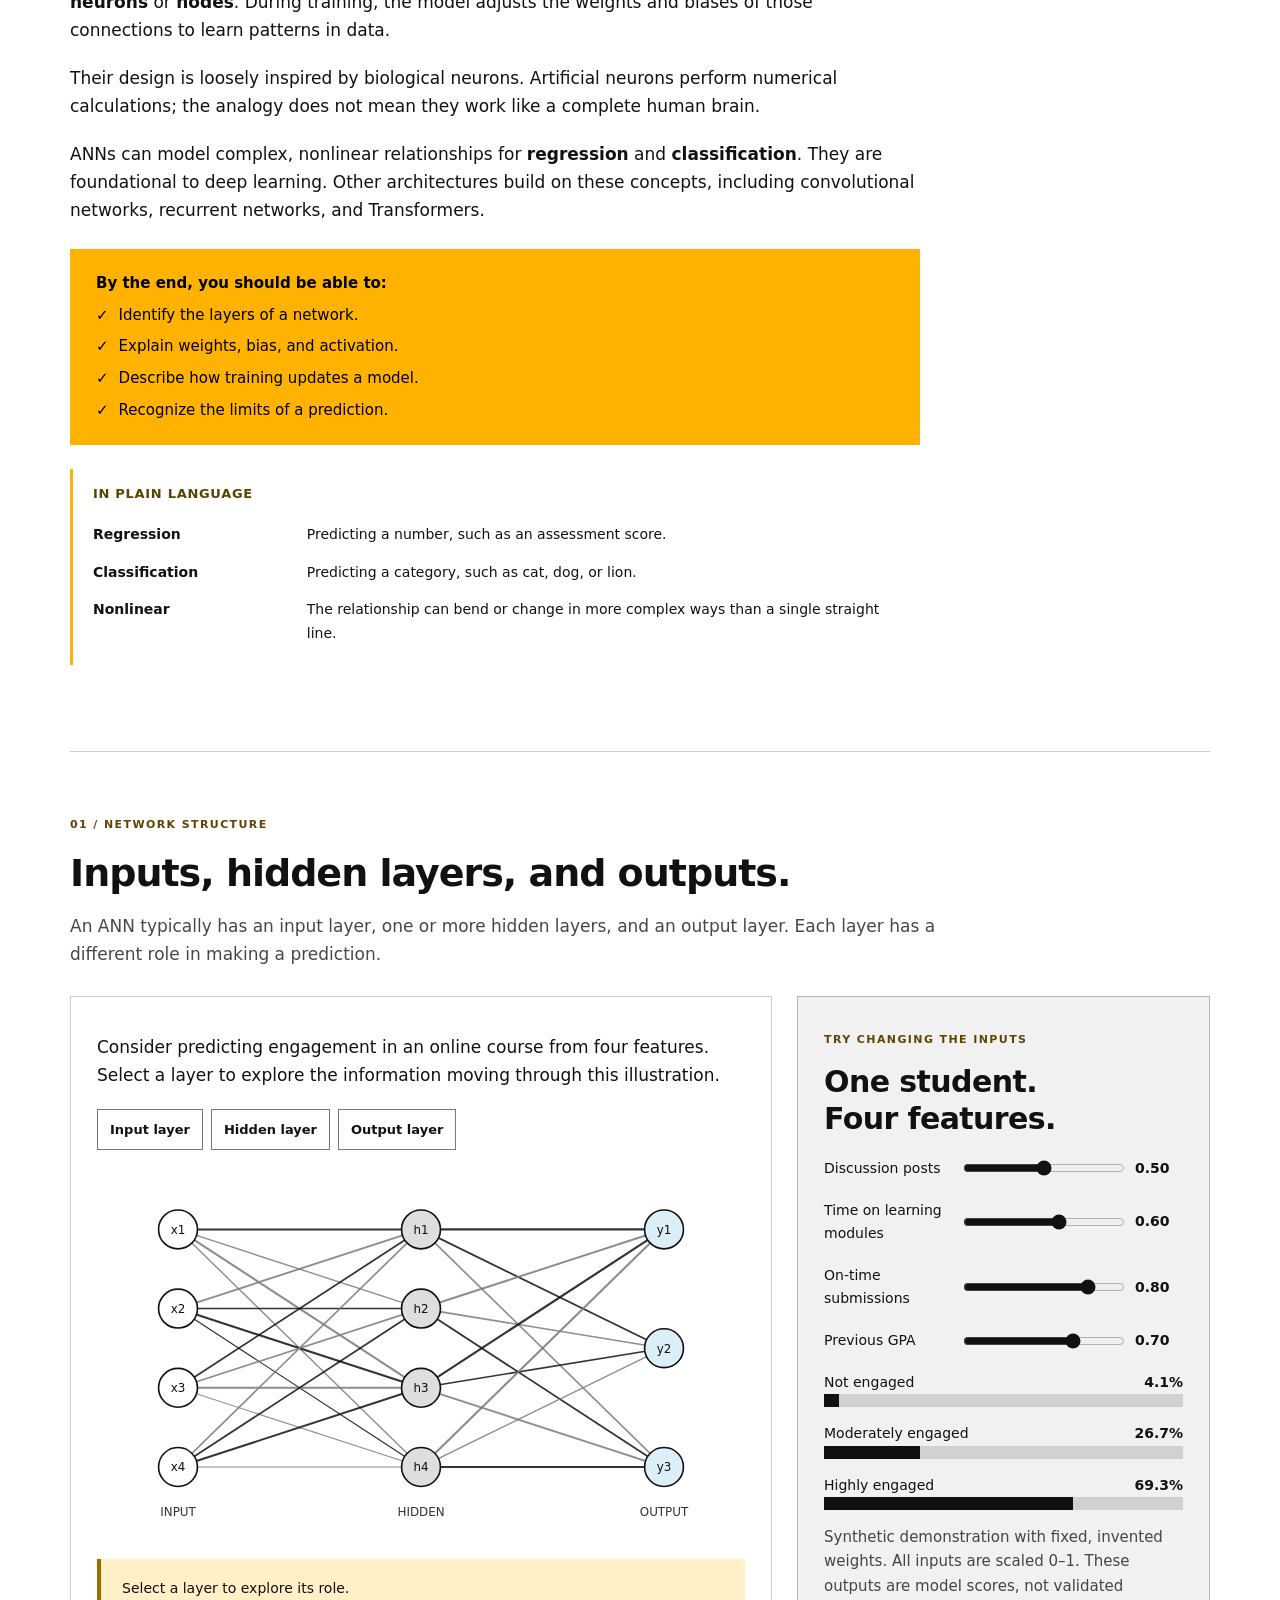
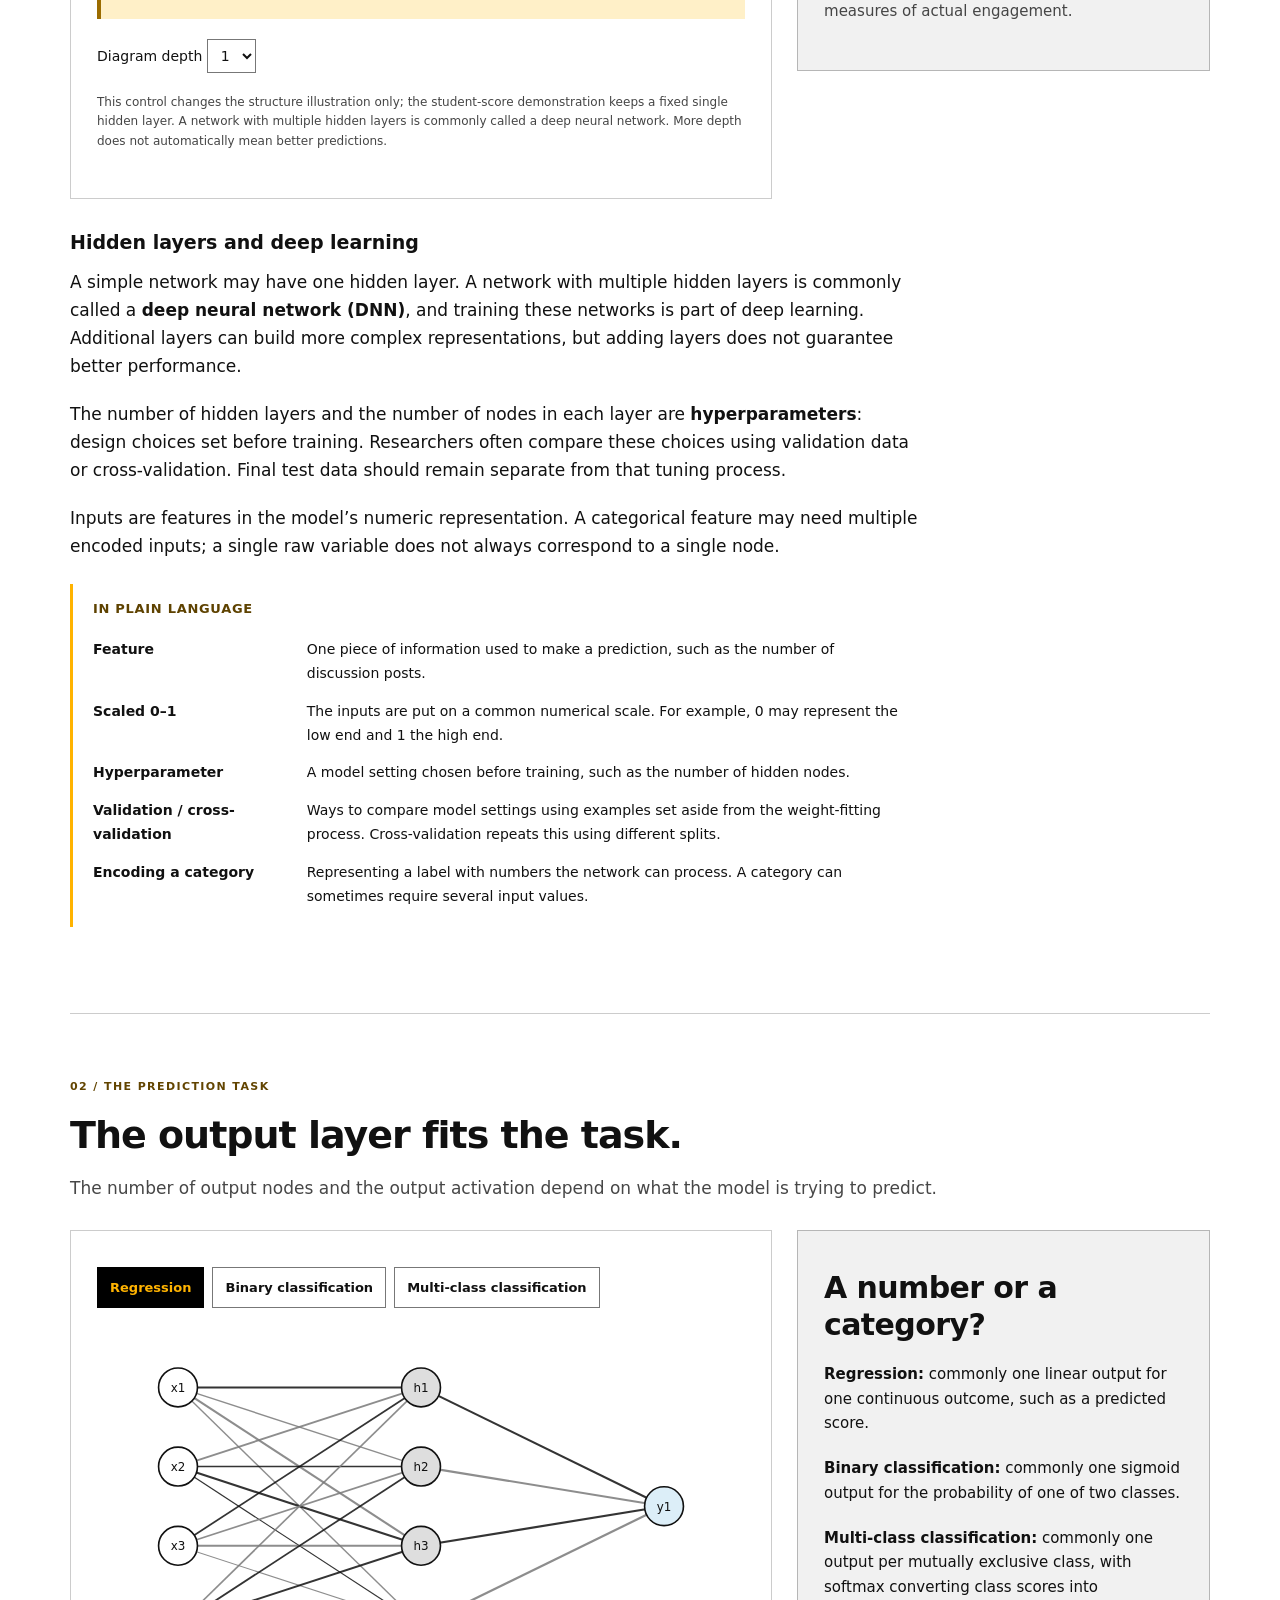
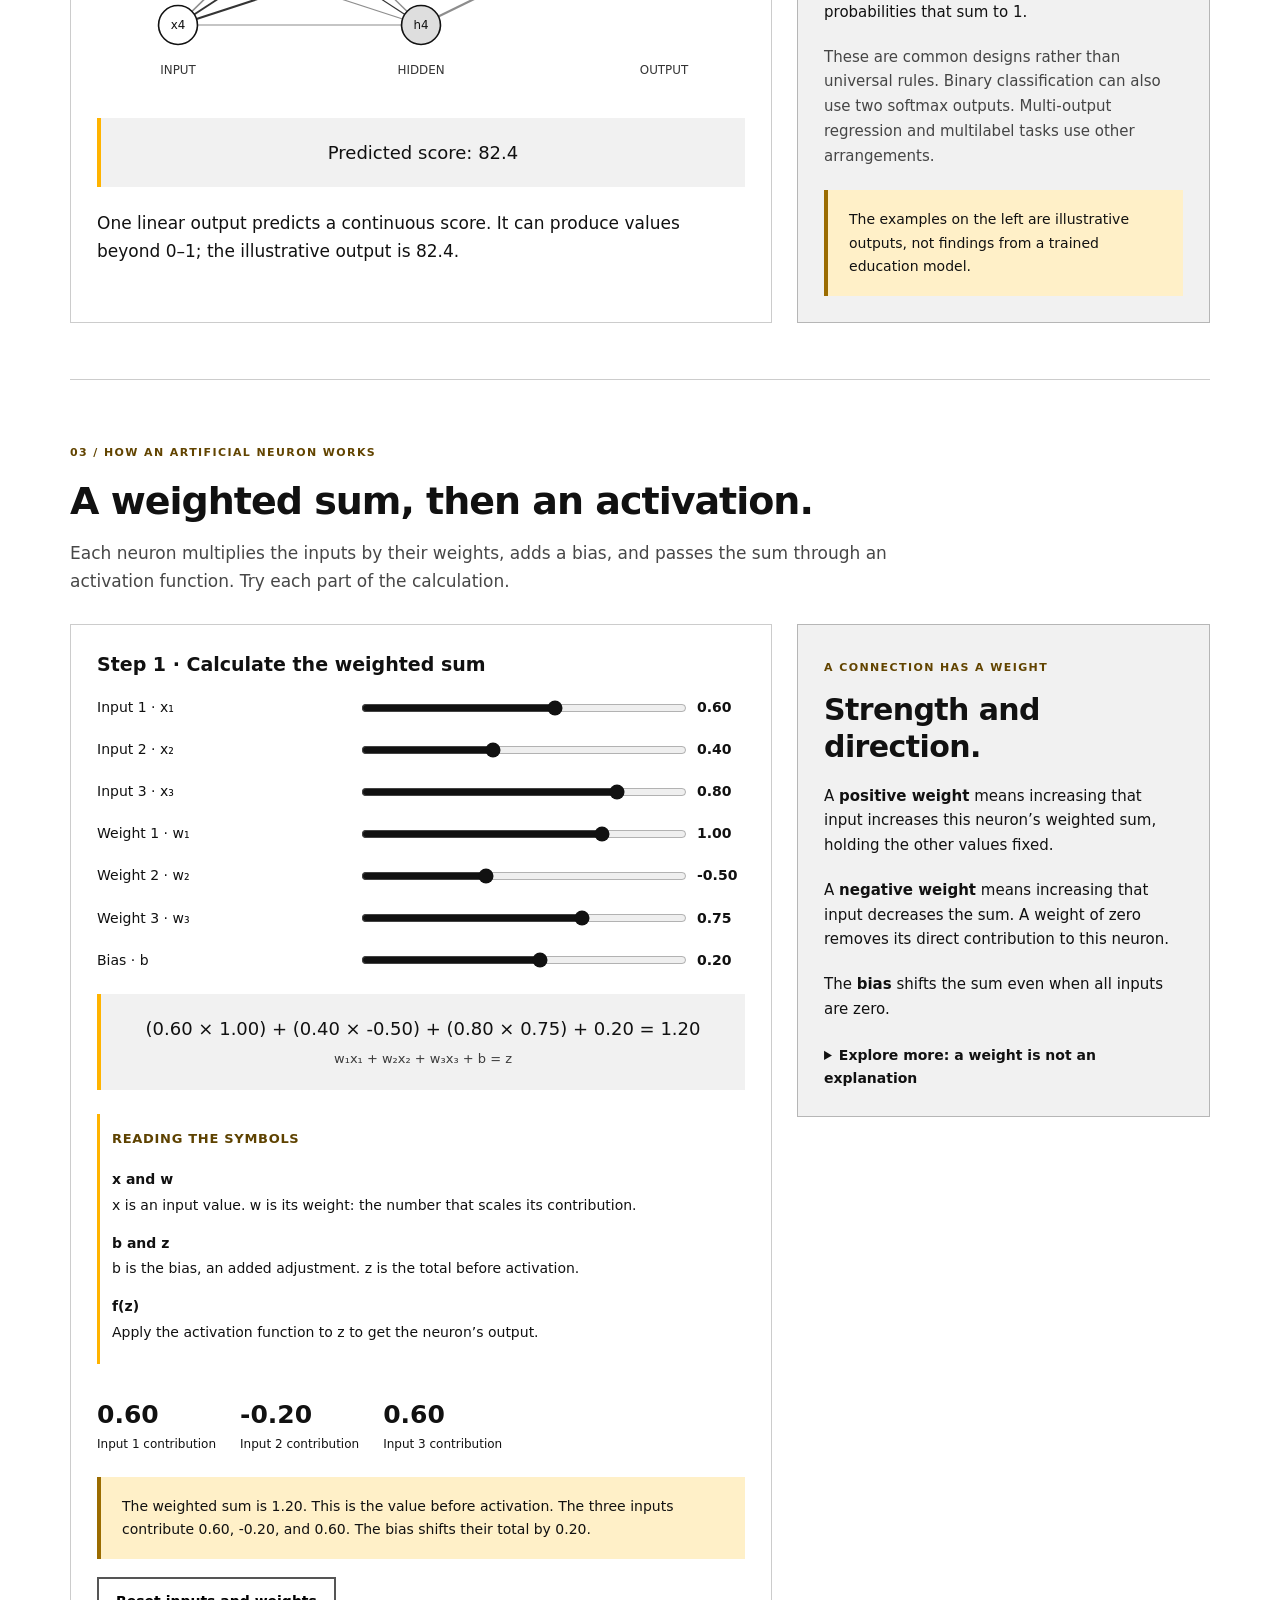
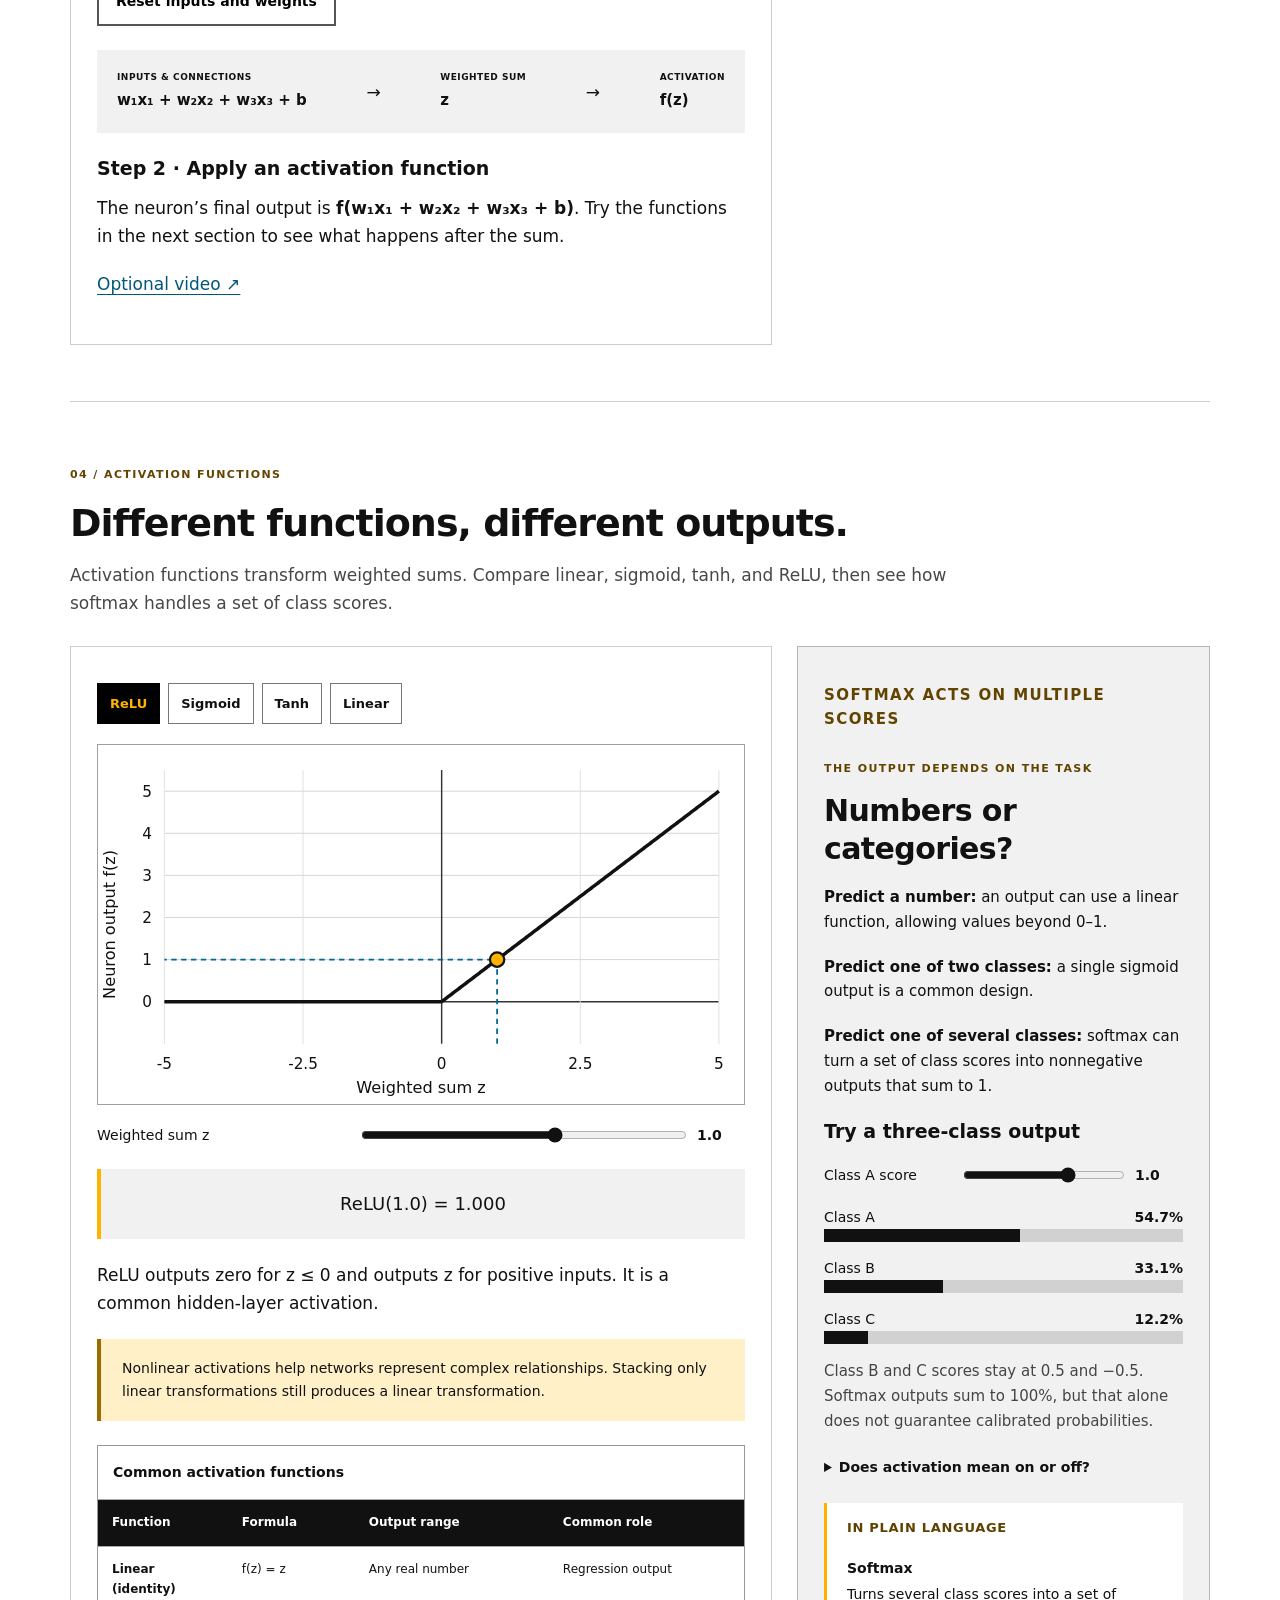
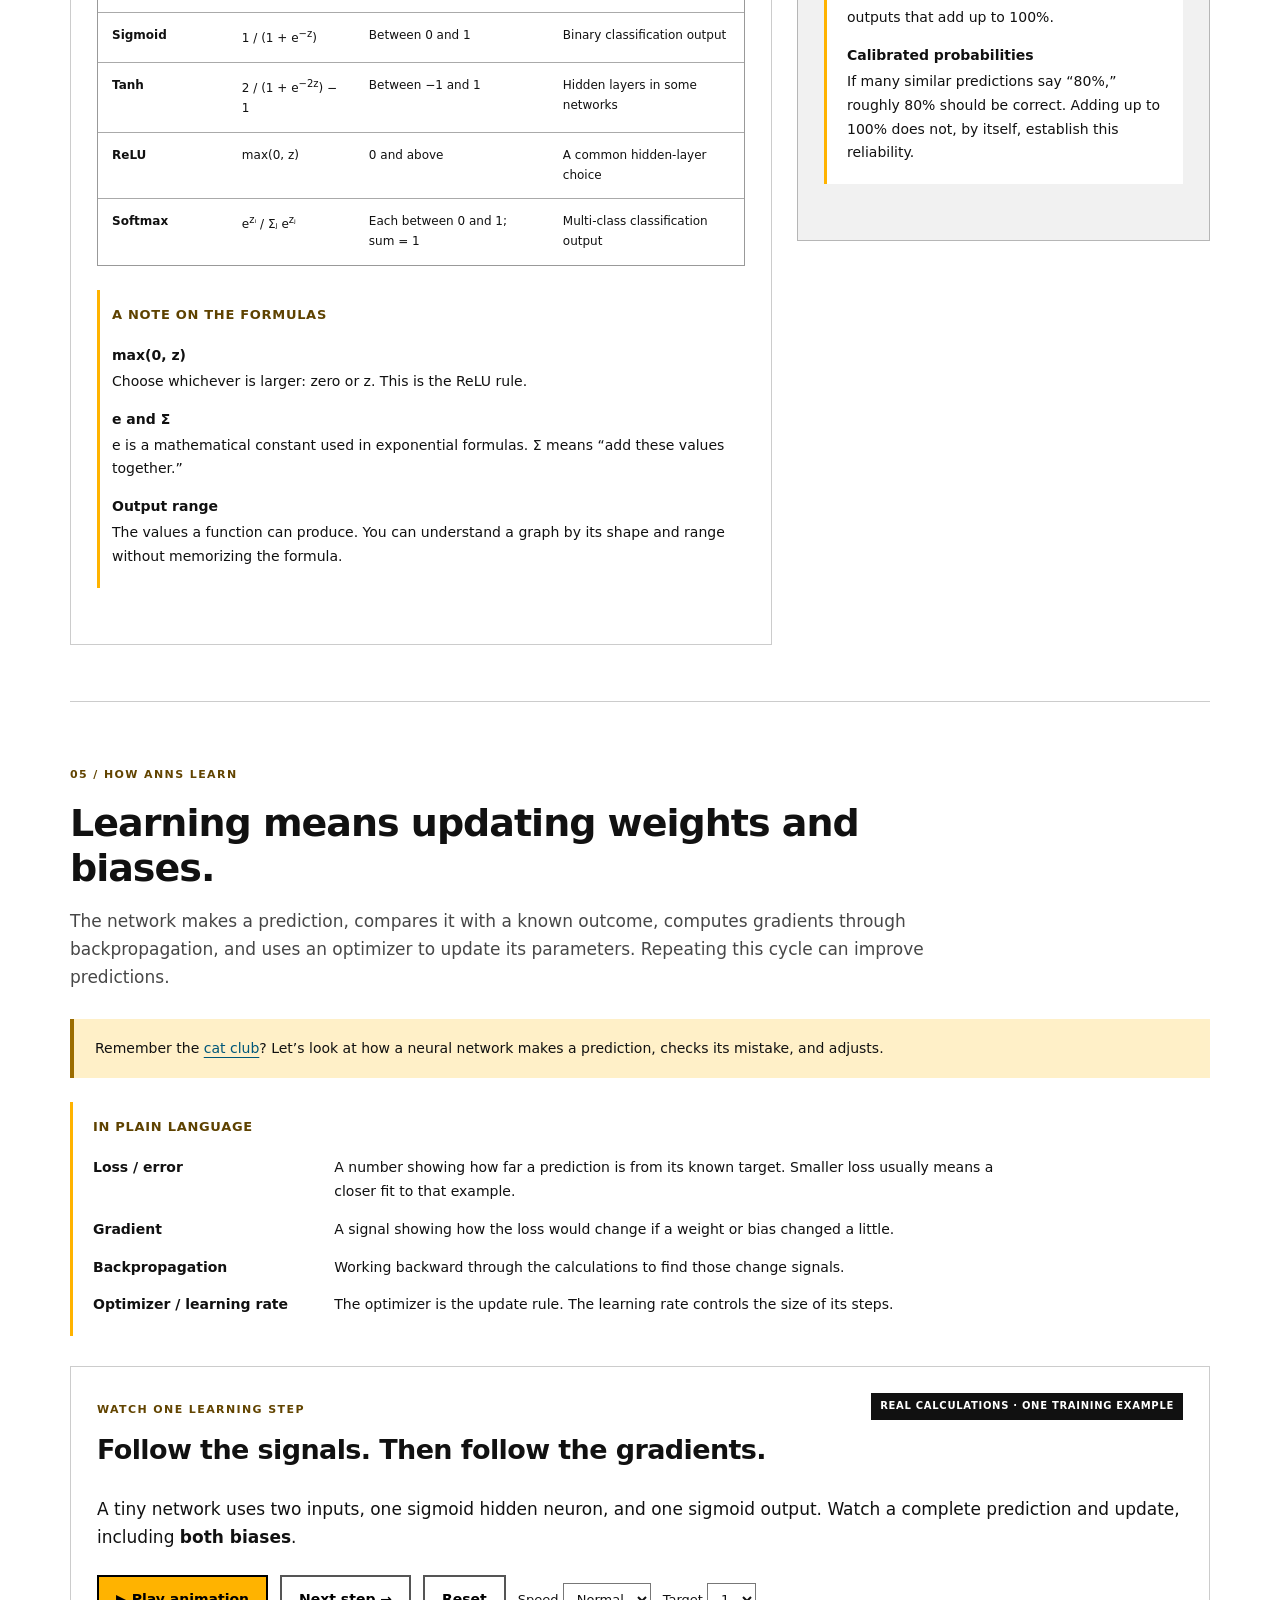
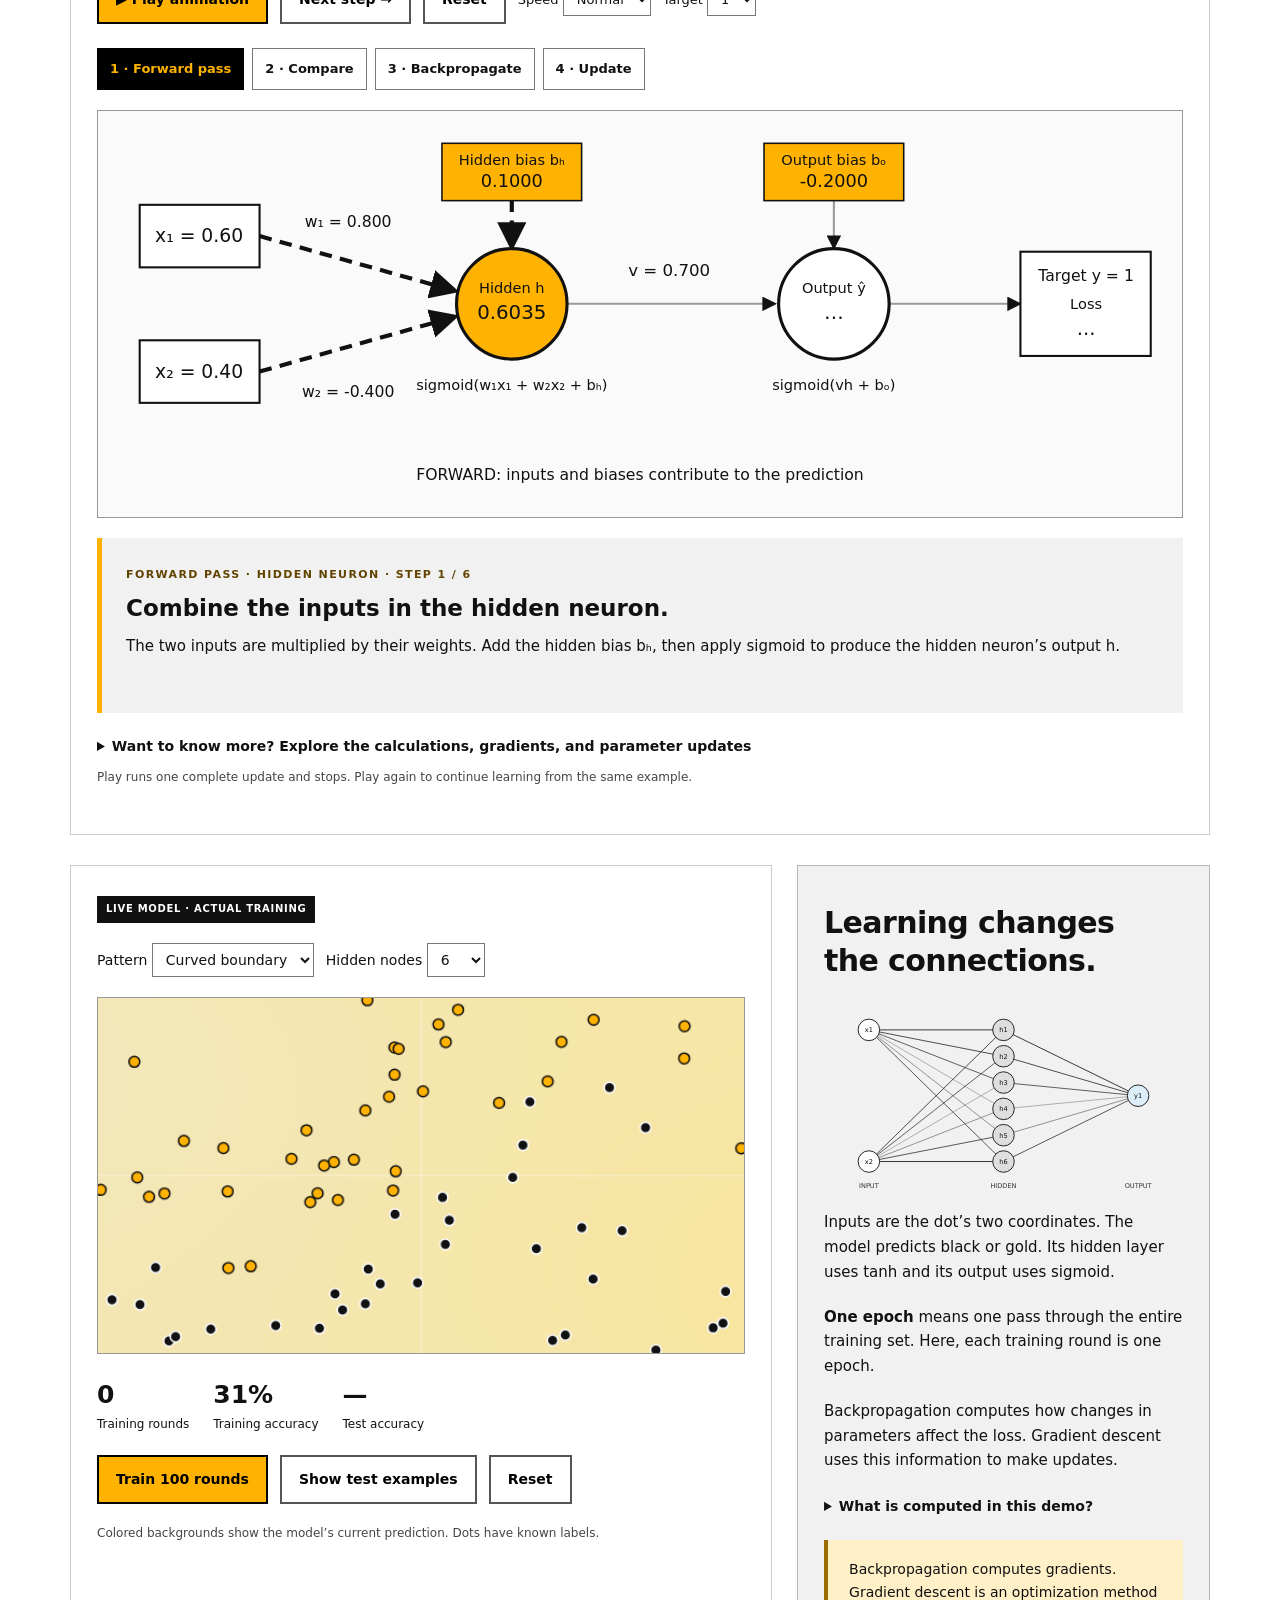
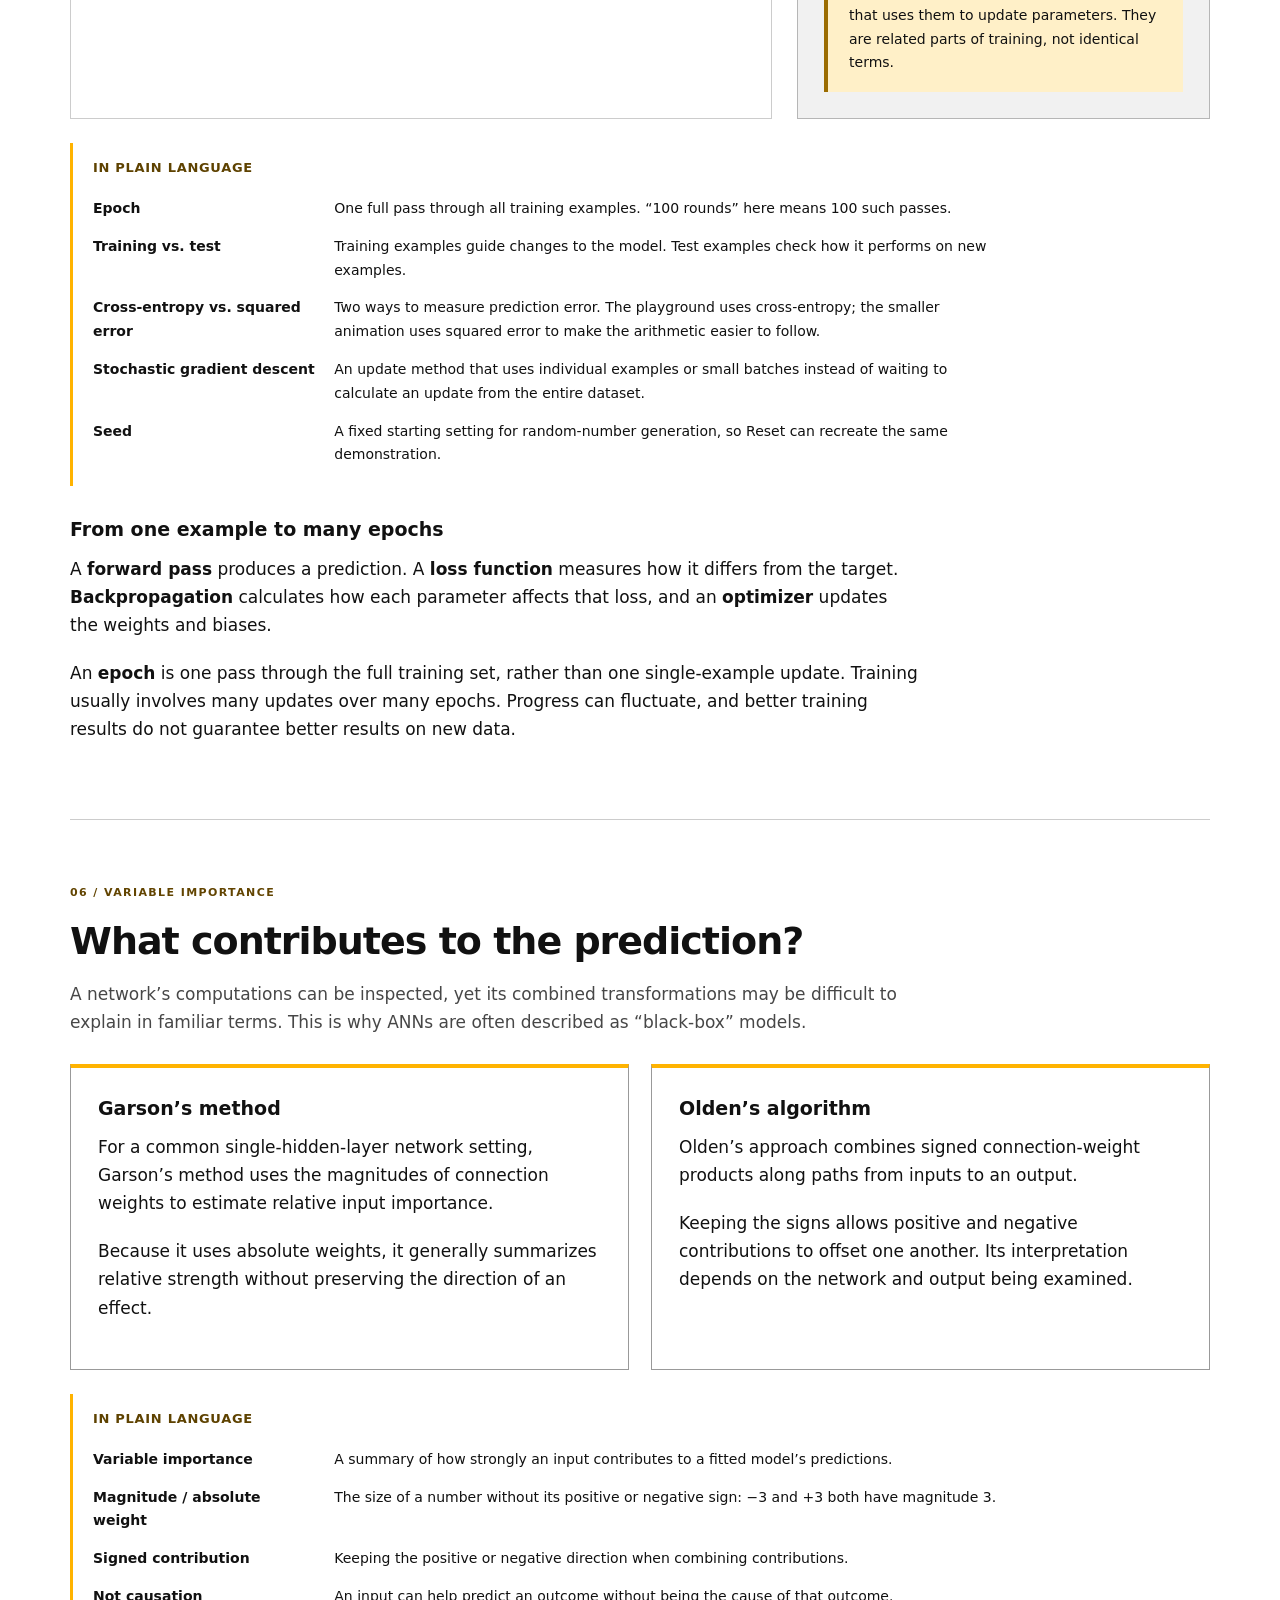
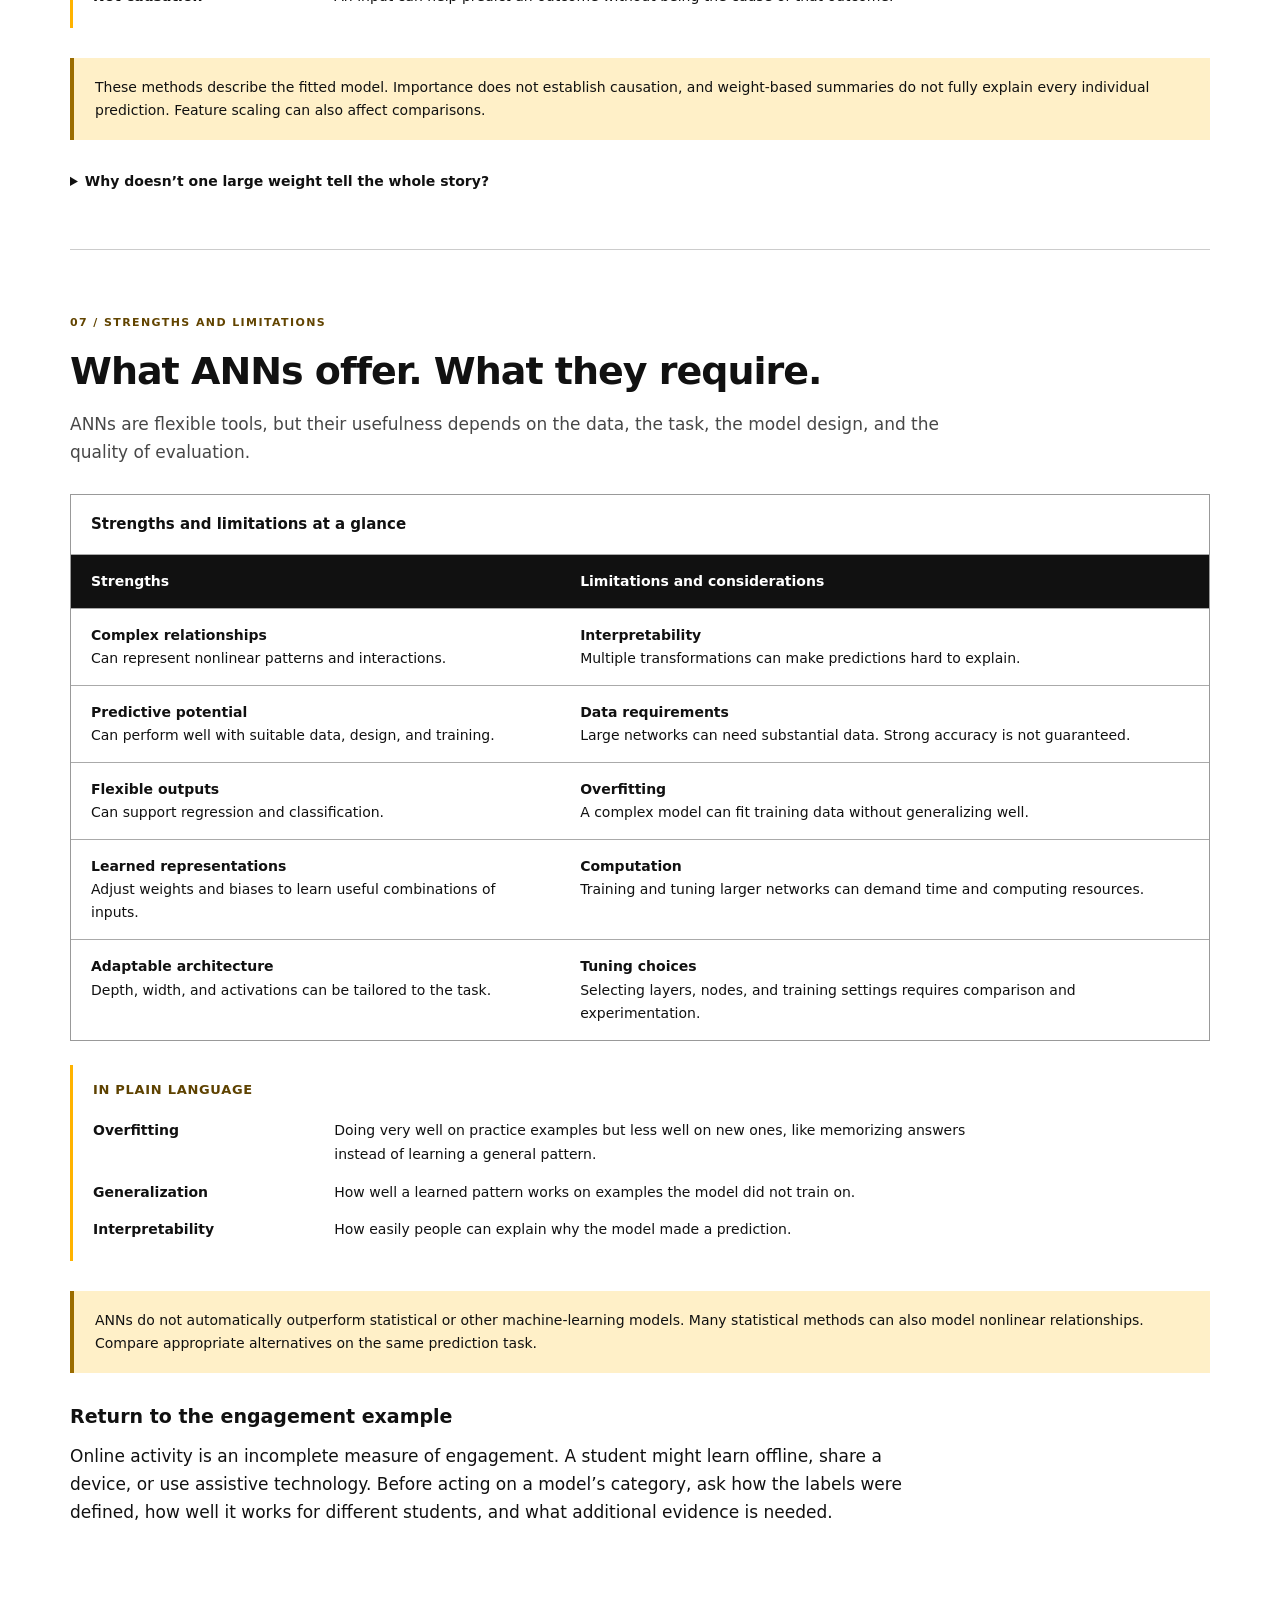
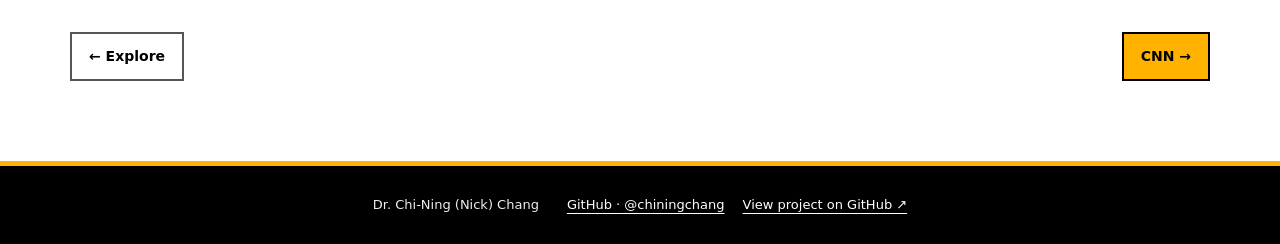
==== commit 4c800b77: "Add Cat Club opening film with captions, summary, transcript and reflection" ====
--- a/ann.html
+++ b/ann.html
@@ -5,6 +5,6 @@
 <section class="chapter" id="anatomy"><div class="lesson-heading"><span class="eyebrow">01 / Network structure</span><h1>Inputs, hidden layers, and outputs.</h1><p class="muted">An ANN typically has an input layer, one or more hidden layers, and an output layer. Each layer has a different role in making a prediction.</p></div><div class="workspace"><div class="lab"><p>Consider predicting engagement in an online course from four features. Select a layer to explore the information moving through this illustration.</p><div class="network-choice"><button data-layer="input">Input layer</button><button data-layer="hidden">Hidden layer</button><button data-layer="output">Output layer</button></div><svg aria-label="Four input features, hidden nodes, and three engagement-category outputs" class="diagram" id="anatomy-network" role="img" viewbox="0 0 600 340"></svg><div aria-live="polite" class="callout" id="layer-description">Select a layer to explore its role.</div><div class="controls"><label>Diagram depth <select id="depth"><option value="1">1</option><option value="2">2</option><option value="3">3</option></select></label></div><p class="minitext">This control changes the structure illustration only; the student-score demonstration keeps a fixed single hidden layer. A network with multiple hidden layers is commonly called a deep neural network. More depth does not automatically mean better predictions.</p></div><aside class="aside"><span class="eyebrow">Try changing the inputs</span><h2>One student.<br/>Four features.</h2><div id="student-controls"></div><div class="probs" id="student-probs"></div><p class="minitext">Synthetic demonstration with fixed, invented weights. All inputs are scaled 0–1. These outputs are model scores, not validated measures of actual engagement.</p></aside></div><div class="reading-block"><h3>Hidden layers and deep learning</h3><p>A simple network may have one hidden layer. A network with multiple hidden layers is commonly called a <strong>deep neural network (DNN)</strong>, and training these networks is part of deep learning. Additional layers can build more complex representations, but adding layers does not guarantee better performance.</p><p>The number of hidden layers and the number of nodes in each layer are <strong>hyperparameters</strong>: design choices set before training. Researchers often compare these choices using validation data or cross-validation. Final test data should remain separate from that tuning process.</p><p>Inputs are features in the model’s numeric representation. A categorical feature may need multiple encoded inputs; a single raw variable does not always correspond to a single node.</p><aside aria-label="In plain language" class="plain-language"><h3>In plain language</h3><dl><div><dt>Feature</dt><dd>One piece of information used to make a prediction, such as the number of discussion posts.</dd></div><div><dt>Scaled 0–1</dt><dd>The inputs are put on a common numerical scale. For example, 0 may represent the low end and 1 the high end.</dd></div><div><dt>Hyperparameter</dt><dd>A model setting chosen before training, such as the number of hidden nodes.</dd></div><div><dt>Validation / cross-validation</dt><dd>Ways to compare model settings using examples set aside from the weight-fitting process. Cross-validation repeats this using different splits.</dd></div><div><dt>Encoding a category</dt><dd>Representing a label with numbers the network can process. A category can sometimes require several input values.</dd></div></dl></aside></div></section><section class="chapter" id="outputs"><div class="lesson-heading"><span class="eyebrow">02 / The prediction task</span><h1>The output layer fits the task.</h1><p class="muted">The number of output nodes and the output activation depend on what the model is trying to predict.</p></div><div class="workspace"><div class="lab"><div class="tabs" id="task-tabs"><button aria-pressed="true" class="selected" data-task="regression">Regression</button><button aria-pressed="false" data-task="binary">Binary classification</button><button aria-pressed="false" data-task="multiclass">Multi-class classification</button></div><svg aria-label="Network output structure for the selected prediction task" class="diagram" id="output-network" role="img" viewbox="0 0 600 340"></svg><div aria-live="polite" class="equation" id="task-result"></div><p id="task-description"></p></div><aside class="aside"><h2>A number or a category?</h2><p><strong>Regression:</strong> commonly one linear output for one continuous outcome, such as a predicted score.</p><p><strong>Binary classification:</strong> commonly one sigmoid output for the probability of one of two classes.</p><p><strong>Multi-class classification:</strong> commonly one output per mutually exclusive class, with softmax converting class scores into probabilities that sum to 1.</p><p class="minitext">These are common designs rather than universal rules. Binary classification can also use two softmax outputs. Multi-output regression and multilabel tasks use other arrangements.</p><div class="callout">The examples on the left are illustrative outputs, not findings from a trained education model.</div></aside></div></section>
 <section class="chapter" id="weights"><div class="lesson-heading"><span class="eyebrow">03 / How an artificial neuron works</span><h1>A weighted sum, then an activation.</h1><p class="muted">Each neuron multiplies the inputs by their weights, adds a bias, and passes the sum through an activation function. Try each part of the calculation.</p></div><div class="workspace"><div class="lab"><h3>Step 1 · Calculate the weighted sum</h3><div id="neuron-controls"></div><div class="equation"><div id="sum-equation"></div><small>w₁x₁ + w₂x₂ + w₃x₃ + b = z</small></div><aside aria-label="Reading the symbols" class="plain-language"><h3>Reading the symbols</h3><dl><div><dt>x and w</dt><dd>x is an input value. w is its weight: the number that scales its contribution.</dd></div><div><dt>b and z</dt><dd>b is the bias, an added adjustment. z is the total before activation.</dd></div><div><dt>f(z)</dt><dd>Apply the activation function to z to get the neuron’s output.</dd></div></dl></aside><div class="metric"><div><strong id="weighted1"></strong>Input 1 contribution</div><div><strong id="weighted2"></strong>Input 2 contribution</div><div><strong id="weighted3"></strong>Input 3 contribution</div></div><div aria-live="polite" class="callout" id="neuron-observation"></div><button class="btn secondary" id="reset-neuron" style="margin-top:18px">Reset inputs and weights</button><div aria-label="A neuron combines weighted inputs and bias, then applies activation" class="neuron-flow"><div><small>INPUTS &amp; CONNECTIONS</small><strong>w₁x₁ + w₂x₂ + w₃x₃ + b</strong></div><span aria-hidden="true">→</span><div><small>WEIGHTED SUM</small><strong>z</strong></div><span aria-hidden="true">→</span><div><small>ACTIVATION</small><strong>f(z)</strong></div></div><h3 style="margin-top:22px">Step 2 · Apply an activation function</h3><p>The neuron’s final output is <strong>f(w₁x₁ + w₂x₂ + w₃x₃ + b)</strong>. Try the functions in the next section to see what happens after the sum.</p><p><a class="text-link" href="https://www.youtube.com/watch?v=HJIjKrOpveE" rel="noopener noreferrer" target="_blank">Optional video ↗</a></p></div><aside class="aside"><span class="eyebrow">A connection has a weight</span><h2>Strength and direction.</h2><p>A <strong>positive weight</strong> means increasing that input increases this neuron’s weighted sum, holding the other values fixed.</p><p>A <strong>negative weight</strong> means increasing that input decreases the sum. A weight of zero removes its direct contribution to this neuron.</p><p>The <strong>bias</strong> shifts the sum even when all inputs are zero.</p><details><summary>Explore more: a weight is not an explanation</summary><p>A single connection describes a local calculation. Its weight alone does not explain the feature’s total effect across a multilayer network.</p></details></aside></div></section>
 <section class="chapter" id="activation"><div class="lesson-heading"><span class="eyebrow">04 / Activation functions</span><h1>Different functions, different outputs.</h1><p class="muted">Activation functions transform weighted sums. Compare linear, sigmoid, tanh, and ReLU, then see how softmax handles a set of class scores.</p></div><div class="workspace"><div class="lab"><div class="tabs" id="activation-tabs"><button class="selected" data-function="relu">ReLU</button><button data-function="sigmoid">Sigmoid</button><button data-function="tanh">Tanh</button><button data-function="linear">Linear</button></div><svg aria-label="Activation function plot" class="activation-plot" id="activation-plot" role="img" viewbox="0 0 720 400"></svg><div class="range-row"><label for="z">Weighted sum z</label><input id="z" max="5" min="-5" step=".1" type="range" value="1"/><output id="z-value"></output></div><div class="equation"><div aria-live="polite" id="activation-value"></div></div><p id="activation-description"></p><div class="callout">Nonlinear activations help networks represent complex relationships. Stacking only linear transformations still produces a linear transformation.</div><div class="table-wrap"><table><caption>Common activation functions</caption><thead><tr><th scope="col">Function</th><th scope="col">Formula</th><th scope="col">Output range</th><th scope="col">Common role</th></tr></thead><tbody><tr><th scope="row">Linear (identity)</th><td>f(z) = z</td><td>Any real number</td><td>Regression output</td></tr><tr><th scope="row">Sigmoid</th><td>1 / (1 + e<sup>−z</sup>)</td><td>Between 0 and 1</td><td>Binary classification output</td></tr><tr><th scope="row">Tanh</th><td>2 / (1 + e<sup>−2z</sup>) − 1</td><td>Between −1 and 1</td><td>Hidden layers in some networks</td></tr><tr><th scope="row">ReLU</th><td>max(0, z)</td><td>0 and above</td><td>A common hidden-layer choice</td></tr><tr><th scope="row">Softmax</th><td>e<sup>zᵢ</sup> / Σⱼ e<sup>zⱼ</sup></td><td>Each between 0 and 1; sum = 1</td><td>Multi-class classification output</td></tr></tbody></table></div><aside aria-label="A note on the formulas" class="plain-language"><h3>A note on the formulas</h3><dl><div><dt>max(0, z)</dt><dd>Choose whichever is larger: zero or z. This is the ReLU rule.</dd></div><div><dt>e and Σ</dt><dd>e is a mathematical constant used in exponential formulas. Σ means “add these values together.”</dd></div><div><dt>Output range</dt><dd>The values a function can produce. You can understand a graph by its shape and range without memorizing the formula.</dd></div></dl></aside></div><aside class="aside"><p class="eyebrow">Softmax acts on multiple scores</p><span class="eyebrow">The output depends on the task</span><h2>Numbers or categories?</h2><p><strong>Predict a number:</strong> an output can use a linear function, allowing values beyond 0–1.</p><p><strong>Predict one of two classes:</strong> a single sigmoid output is a common design.</p><p><strong>Predict one of several classes:</strong> softmax can turn a set of class scores into nonnegative outputs that sum to 1.</p><h3>Try a three-class output</h3><div class="range-row"><label for="classscore">Class A score</label><input id="classscore" max="3" min="-3" step=".1" type="range" value="1"/><output id="score-value"></output></div><div class="probs" id="softmax-probs"></div><p class="minitext">Class B and C scores stay at 0.5 and −0.5. Softmax outputs sum to 100%, but that alone does not guarantee calibrated probabilities.</p><details><summary>Does activation mean on or off?</summary><p>Not always. Sigmoid and tanh have smooth outputs. ReLU outputs zero for nonpositive inputs and passes positive inputs through. The function controls a numerical transformation, not a conscious decision.</p></details><aside aria-label="In plain language" class="plain-language"><h3>In plain language</h3><dl><div><dt>Softmax</dt><dd>Turns several class scores into a set of outputs that add up to 100%.</dd></div><div><dt>Calibrated probabilities</dt><dd>If many similar predictions say “80%,” roughly 80% should be correct. Adding up to 100% does not, by itself, establish this reliability.</dd></div></dl></aside></aside></div></section>
-<section class="chapter" id="learn"><div class="lesson-heading"><span class="eyebrow">05 / How ANNs learn</span><h1>Learning means updating weights and biases.</h1><p class="muted">The network makes a prediction, compares it with a known outcome, computes gradients through backpropagation, and uses an optimizer to update its parameters. Repeating this cycle can improve predictions.</p></div><aside aria-label="In plain language" class="plain-language"><h3>In plain language</h3><dl><div><dt>Loss / error</dt><dd>A number showing how far a prediction is from its known target. Smaller loss usually means a closer fit to that example.</dd></div><div><dt>Gradient</dt><dd>A signal showing how the loss would change if a weight or bias changed a little.</dd></div><div><dt>Backpropagation</dt><dd>Working backward through the calculations to find those change signals.</dd></div><div><dt>Optimizer / learning rate</dt><dd>The optimizer is the update rule. The learning rate controls the size of its steps.</dd></div></dl></aside><div class="lab cycle-lab" style="margin-bottom:22px"><div class="cycle-heading"><div><span class="eyebrow">Watch one learning step</span><h2>Follow the signals. Then follow the gradients.</h2></div><span class="badge">REAL CALCULATIONS · ONE TRAINING EXAMPLE</span></div><p>A tiny network uses two inputs, one sigmoid hidden neuron, and one sigmoid output. Watch a complete prediction and update, including <strong>both biases</strong>.</p><div class="animation-controls"><button class="btn" id="cycle-play">▶ Play animation</button><button class="btn secondary" id="cycle-next">Next step →</button><button class="btn secondary" id="cycle-reset">Reset</button><label for="cycle-speed">Speed <select id="cycle-speed"><option value="2600">Slow</option><option selected="" value="1600">Normal</option><option value="850">Fast</option></select></label><label for="cycle-target">Target <select id="cycle-target"><option selected="" value="1">1</option><option value="0">0</option></select></label></div><div class="tabs cycle-tabs" id="cycle-tabs"><button aria-pressed="true" class="selected" data-cycle="0">1 · Forward pass</button><button aria-pressed="false" data-cycle="2">2 · Compare</button><button aria-pressed="false" data-cycle="3">3 · Backpropagate</button><button aria-pressed="false" data-cycle="5">4 · Update</button></div><div class="animation-scroll"><svg aria-label="Animated training cycle with two inputs, a hidden neuron, an output, and separate hidden and output biases" id="learning-animation" role="img" viewbox="0 0 1040 390"></svg></div><div aria-atomic="true" aria-live="polite" class="stage-narration"><span class="eyebrow" id="cycle-stage"></span><h3 id="cycle-title"></h3><p id="cycle-description"></p></div><details id="learning-step-details"><summary>Want to know more? Explore the calculations, gradients, and parameter updates</summary><div class="animation-explanation"><div><h3>What is happening numerically?</h3><div class="math-steps" id="cycle-math"></div><p class="minitext">This animation uses squared-error loss, L = ½(ŷ − y)², to keep the derivative visible. The separate classification playground below uses binary cross-entropy.</p></div><div class="bias-explainer"><span class="eyebrow">Look for the gold bias nodes</span><h3>How does a bias change?</h3><p>A bias is added directly to its neuron’s weighted sum. Its derivative at that addition is 1, so its gradient is the neuron’s error signal.</p><p><strong>new bias = old bias − learning rate × bias gradient</strong></p><p>The hidden bias gets its own gradient through the output connection. It does not simply copy the output bias’s update.</p></div></div><aside aria-label="Reading the animation’s math" class="plain-language"><h3>Reading the animation’s math</h3><dl><div><dt>y and ŷ</dt><dd>y is the known target. ŷ (“y-hat”) is the model’s prediction.</dd></div><div><dt>L and ∂L/∂b</dt><dd>L means loss. ∂L/∂b asks: how sensitive is the loss to a small change in this bias?</dd></div><div><dt>δ (“delta”)</dt><dd>The local change signal at a neuron, used to work out its weight and bias gradients.</dd></div><div><dt>Negative gradient</dt><dd>Subtracting a negative value increases a parameter. The direction of an update depends on the gradient’s sign.</dd></div></dl></aside><div class="table-wrap"><table><caption>Parameters in this learning step <span class="minitext">· learning rate η = 0.50</span></caption><thead><tr><th scope="col">Parameter</th><th scope="col">Before</th><th scope="col">Gradient</th><th scope="col">After update</th></tr></thead><tbody id="parameter-rows"></tbody></table></div><p aria-live="polite" class="callout" id="cycle-result"></p><p class="minitext">Inputs remain x₁ = 0.60 and x₂ = 0.40.</p></details><p class="minitext">Play runs one complete update and stops. Play again to continue learning from the same example.</p></div><div class="workspace"><div class="lab"><span class="badge">LIVE MODEL · ACTUAL TRAINING</span><div class="controls"><label>Pattern <select id="pattern"><option value="curve">Curved boundary</option><option value="xor">Opposite corners</option></select></label><label>Hidden nodes <select id="nodes"><option>2</option><option selected="">6</option><option>12</option></select></label></div><canvas aria-label="Labeled training dots and changing model prediction regions" height="330" id="learning-canvas" role="img" width="600"></canvas><div aria-live="polite" class="metric"><div><strong id="epochs">0</strong>Training rounds</div><div><strong id="trainacc">—</strong>Training accuracy</div><div><strong id="testacc">—</strong>Test accuracy</div></div><div class="actions"><button class="btn" id="train">Train 100 rounds</button><button class="btn secondary" id="test">Show test examples</button><button class="btn secondary" id="resetlearn">Reset</button></div><p aria-live="polite" class="footnote" id="training-note">Background colors show predictions. Dot colors show known labels.</p></div><aside class="aside"><h2>Learning changes<br/>the connections.</h2><svg aria-label="The training network with two inputs, a hidden layer, and one output" class="diagram" id="mini-network" role="img" viewbox="0 0 600 340"></svg><p>Inputs are the dot’s two coordinates. The model predicts black or gold. Its hidden layer uses tanh and its output uses sigmoid.</p><p><strong>One epoch</strong> means one pass through the entire training set. Here, each training round is one epoch.</p><p>Backpropagation computes how changes in parameters affect the loss. Gradient descent uses this information to make updates.</p><details><summary>What is computed in this demo?</summary><p>A two-input, one-hidden-layer network learns from 70 synthetic examples using binary cross-entropy loss and stochastic gradient descent. The 90 test examples do not update the weights. Reset uses the same seed so comparisons are reproducible.</p></details><div class="callout">Backpropagation computes gradients. Gradient descent is an optimization method that uses them to update parameters. They are related parts of training, not identical terms.</div></aside></div><aside aria-label="In plain language" class="plain-language"><h3>In plain language</h3><dl><div><dt>Epoch</dt><dd>One full pass through all training examples. “100 rounds” here means 100 such passes.</dd></div><div><dt>Training vs. test</dt><dd>Training examples guide changes to the model. Test examples check how it performs on new examples.</dd></div><div><dt>Cross-entropy vs. squared error</dt><dd>Two ways to measure prediction error. The playground uses cross-entropy; the smaller animation uses squared error to make the arithmetic easier to follow.</dd></div><div><dt>Stochastic gradient descent</dt><dd>An update method that uses individual examples or small batches instead of waiting to calculate an update from the entire dataset.</dd></div><div><dt>Seed</dt><dd>A fixed starting setting for random-number generation, so Reset can recreate the same demonstration.</dd></div></dl></aside><div class="reading-block"><h3>From one example to many epochs</h3><p>A <strong>forward pass</strong> produces a prediction. A <strong>loss function</strong> measures how it differs from the target. <strong>Backpropagation</strong> calculates how each parameter affects that loss, and an <strong>optimizer</strong> updates the weights and biases.</p><p>An <strong>epoch</strong> is one pass through the full training set, rather than one single-example update. Training usually involves many updates over many epochs. Progress can fluctuate, and better training results do not guarantee better results on new data.</p></div></section><section class="chapter" id="importance"><div class="lesson-heading"><span class="eyebrow">06 / Variable importance</span><h1>What contributes to the prediction?</h1><p class="muted">A network’s computations can be inspected, yet its combined transformations may be difficult to explain in familiar terms. This is why ANNs are often described as “black-box” models.</p></div><div class="comparison"><div><h3>Garson’s method</h3><p>For a common single-hidden-layer network setting, Garson’s method uses the magnitudes of connection weights to estimate relative input importance.</p><p>Because it uses absolute weights, it generally summarizes relative strength without preserving the direction of an effect.</p></div><div><h3>Olden’s algorithm</h3><p>Olden’s approach combines signed connection-weight products along paths from inputs to an output.</p><p>Keeping the signs allows positive and negative contributions to offset one another. Its interpretation depends on the network and output being examined.</p></div></div><aside aria-label="In plain language" class="plain-language"><h3>In plain language</h3><dl><div><dt>Variable importance</dt><dd>A summary of how strongly an input contributes to a fitted model’s predictions.</dd></div><div><dt>Magnitude / absolute weight</dt><dd>The size of a number without its positive or negative sign: −3 and +3 both have magnitude 3.</dd></div><div><dt>Signed contribution</dt><dd>Keeping the positive or negative direction when combining contributions.</dd></div><div><dt>Not causation</dt><dd>An input can help predict an outcome without being the cause of that outcome.</dd></div></dl></aside><div class="callout">These methods describe the fitted model. Importance does not establish causation, and weight-based summaries do not fully explain every individual prediction. Feature scaling can also affect comparisons.</div><details class="reading-block"><summary>Why doesn’t one large weight tell the whole story?</summary><p>An input can influence multiple hidden nodes through several paths. Later weights, activation functions, and other inputs affect how these signals combine. A weight in one connection is not automatically the feature’s total importance.</p></details></section>
+<section class="chapter" id="learn"><div class="lesson-heading"><span class="eyebrow">05 / How ANNs learn</span><h1>Learning means updating weights and biases.</h1><p class="muted">The network makes a prediction, compares it with a known outcome, computes gradients through backpropagation, and uses an optimizer to update its parameters. Repeating this cycle can improve predictions.</p></div><p class="callout">Remember the <a href="index.html#cat-club">cat club</a>? Let’s look at how a neural network makes a prediction, checks its mistake, and adjusts.</p><aside aria-label="In plain language" class="plain-language"><h3>In plain language</h3><dl><div><dt>Loss / error</dt><dd>A number showing how far a prediction is from its known target. Smaller loss usually means a closer fit to that example.</dd></div><div><dt>Gradient</dt><dd>A signal showing how the loss would change if a weight or bias changed a little.</dd></div><div><dt>Backpropagation</dt><dd>Working backward through the calculations to find those change signals.</dd></div><div><dt>Optimizer / learning rate</dt><dd>The optimizer is the update rule. The learning rate controls the size of its steps.</dd></div></dl></aside><div class="lab cycle-lab" style="margin-bottom:22px"><div class="cycle-heading"><div><span class="eyebrow">Watch one learning step</span><h2>Follow the signals. Then follow the gradients.</h2></div><span class="badge">REAL CALCULATIONS · ONE TRAINING EXAMPLE</span></div><p>A tiny network uses two inputs, one sigmoid hidden neuron, and one sigmoid output. Watch a complete prediction and update, including <strong>both biases</strong>.</p><div class="animation-controls"><button class="btn" id="cycle-play">▶ Play animation</button><button class="btn secondary" id="cycle-next">Next step →</button><button class="btn secondary" id="cycle-reset">Reset</button><label for="cycle-speed">Speed <select id="cycle-speed"><option value="2600">Slow</option><option selected="" value="1600">Normal</option><option value="850">Fast</option></select></label><label for="cycle-target">Target <select id="cycle-target"><option selected="" value="1">1</option><option value="0">0</option></select></label></div><div class="tabs cycle-tabs" id="cycle-tabs"><button aria-pressed="true" class="selected" data-cycle="0">1 · Forward pass</button><button aria-pressed="false" data-cycle="2">2 · Compare</button><button aria-pressed="false" data-cycle="3">3 · Backpropagate</button><button aria-pressed="false" data-cycle="5">4 · Update</button></div><div class="animation-scroll"><svg aria-label="Animated training cycle with two inputs, a hidden neuron, an output, and separate hidden and output biases" id="learning-animation" role="img" viewbox="0 0 1040 390"></svg></div><div aria-atomic="true" aria-live="polite" class="stage-narration"><span class="eyebrow" id="cycle-stage"></span><h3 id="cycle-title"></h3><p id="cycle-description"></p></div><details id="learning-step-details"><summary>Want to know more? Explore the calculations, gradients, and parameter updates</summary><div class="animation-explanation"><div><h3>What is happening numerically?</h3><div class="math-steps" id="cycle-math"></div><p class="minitext">This animation uses squared-error loss, L = ½(ŷ − y)², to keep the derivative visible. The separate classification playground below uses binary cross-entropy.</p></div><div class="bias-explainer"><span class="eyebrow">Look for the gold bias nodes</span><h3>How does a bias change?</h3><p>A bias is added directly to its neuron’s weighted sum. Its derivative at that addition is 1, so its gradient is the neuron’s error signal.</p><p><strong>new bias = old bias − learning rate × bias gradient</strong></p><p>The hidden bias gets its own gradient through the output connection. It does not simply copy the output bias’s update.</p></div></div><aside aria-label="Reading the animation’s math" class="plain-language"><h3>Reading the animation’s math</h3><dl><div><dt>y and ŷ</dt><dd>y is the known target. ŷ (“y-hat”) is the model’s prediction.</dd></div><div><dt>L and ∂L/∂b</dt><dd>L means loss. ∂L/∂b asks: how sensitive is the loss to a small change in this bias?</dd></div><div><dt>δ (“delta”)</dt><dd>The local change signal at a neuron, used to work out its weight and bias gradients.</dd></div><div><dt>Negative gradient</dt><dd>Subtracting a negative value increases a parameter. The direction of an update depends on the gradient’s sign.</dd></div></dl></aside><div class="table-wrap"><table><caption>Parameters in this learning step <span class="minitext">· learning rate η = 0.50</span></caption><thead><tr><th scope="col">Parameter</th><th scope="col">Before</th><th scope="col">Gradient</th><th scope="col">After update</th></tr></thead><tbody id="parameter-rows"></tbody></table></div><p aria-live="polite" class="callout" id="cycle-result"></p><p class="minitext">Inputs remain x₁ = 0.60 and x₂ = 0.40.</p></details><p class="minitext">Play runs one complete update and stops. Play again to continue learning from the same example.</p></div><div class="workspace"><div class="lab"><span class="badge">LIVE MODEL · ACTUAL TRAINING</span><div class="controls"><label>Pattern <select id="pattern"><option value="curve">Curved boundary</option><option value="xor">Opposite corners</option></select></label><label>Hidden nodes <select id="nodes"><option>2</option><option selected="">6</option><option>12</option></select></label></div><canvas aria-label="Labeled training dots and changing model prediction regions" height="330" id="learning-canvas" role="img" width="600"></canvas><div aria-live="polite" class="metric"><div><strong id="epochs">0</strong>Training rounds</div><div><strong id="trainacc">—</strong>Training accuracy</div><div><strong id="testacc">—</strong>Test accuracy</div></div><div class="actions"><button class="btn" id="train">Train 100 rounds</button><button class="btn secondary" id="test">Show test examples</button><button class="btn secondary" id="resetlearn">Reset</button></div><p aria-live="polite" class="footnote" id="training-note">Background colors show predictions. Dot colors show known labels.</p></div><aside class="aside"><h2>Learning changes<br/>the connections.</h2><svg aria-label="The training network with two inputs, a hidden layer, and one output" class="diagram" id="mini-network" role="img" viewbox="0 0 600 340"></svg><p>Inputs are the dot’s two coordinates. The model predicts black or gold. Its hidden layer uses tanh and its output uses sigmoid.</p><p><strong>One epoch</strong> means one pass through the entire training set. Here, each training round is one epoch.</p><p>Backpropagation computes how changes in parameters affect the loss. Gradient descent uses this information to make updates.</p><details><summary>What is computed in this demo?</summary><p>A two-input, one-hidden-layer network learns from 70 synthetic examples using binary cross-entropy loss and stochastic gradient descent. The 90 test examples do not update the weights. Reset uses the same seed so comparisons are reproducible.</p></details><div class="callout">Backpropagation computes gradients. Gradient descent is an optimization method that uses them to update parameters. They are related parts of training, not identical terms.</div></aside></div><aside aria-label="In plain language" class="plain-language"><h3>In plain language</h3><dl><div><dt>Epoch</dt><dd>One full pass through all training examples. “100 rounds” here means 100 such passes.</dd></div><div><dt>Training vs. test</dt><dd>Training examples guide changes to the model. Test examples check how it performs on new examples.</dd></div><div><dt>Cross-entropy vs. squared error</dt><dd>Two ways to measure prediction error. The playground uses cross-entropy; the smaller animation uses squared error to make the arithmetic easier to follow.</dd></div><div><dt>Stochastic gradient descent</dt><dd>An update method that uses individual examples or small batches instead of waiting to calculate an update from the entire dataset.</dd></div><div><dt>Seed</dt><dd>A fixed starting setting for random-number generation, so Reset can recreate the same demonstration.</dd></div></dl></aside><div class="reading-block"><h3>From one example to many epochs</h3><p>A <strong>forward pass</strong> produces a prediction. A <strong>loss function</strong> measures how it differs from the target. <strong>Backpropagation</strong> calculates how each parameter affects that loss, and an <strong>optimizer</strong> updates the weights and biases.</p><p>An <strong>epoch</strong> is one pass through the full training set, rather than one single-example update. Training usually involves many updates over many epochs. Progress can fluctuate, and better training results do not guarantee better results on new data.</p></div></section><section class="chapter" id="importance"><div class="lesson-heading"><span class="eyebrow">06 / Variable importance</span><h1>What contributes to the prediction?</h1><p class="muted">A network’s computations can be inspected, yet its combined transformations may be difficult to explain in familiar terms. This is why ANNs are often described as “black-box” models.</p></div><div class="comparison"><div><h3>Garson’s method</h3><p>For a common single-hidden-layer network setting, Garson’s method uses the magnitudes of connection weights to estimate relative input importance.</p><p>Because it uses absolute weights, it generally summarizes relative strength without preserving the direction of an effect.</p></div><div><h3>Olden’s algorithm</h3><p>Olden’s approach combines signed connection-weight products along paths from inputs to an output.</p><p>Keeping the signs allows positive and negative contributions to offset one another. Its interpretation depends on the network and output being examined.</p></div></div><aside aria-label="In plain language" class="plain-language"><h3>In plain language</h3><dl><div><dt>Variable importance</dt><dd>A summary of how strongly an input contributes to a fitted model’s predictions.</dd></div><div><dt>Magnitude / absolute weight</dt><dd>The size of a number without its positive or negative sign: −3 and +3 both have magnitude 3.</dd></div><div><dt>Signed contribution</dt><dd>Keeping the positive or negative direction when combining contributions.</dd></div><div><dt>Not causation</dt><dd>An input can help predict an outcome without being the cause of that outcome.</dd></div></dl></aside><div class="callout">These methods describe the fitted model. Importance does not establish causation, and weight-based summaries do not fully explain every individual prediction. Feature scaling can also affect comparisons.</div><details class="reading-block"><summary>Why doesn’t one large weight tell the whole story?</summary><p>An input can influence multiple hidden nodes through several paths. Later weights, activation functions, and other inputs affect how these signals combine. A weight in one connection is not automatically the feature’s total importance.</p></details></section>
 <section class="chapter" id="strengths"><div class="lesson-heading"><span class="eyebrow">07 / Strengths and limitations</span><h1>What ANNs offer. What they require.</h1><p class="muted">ANNs are flexible tools, but their usefulness depends on the data, the task, the model design, and the quality of evaluation.</p></div><div class="table-wrap"><table><caption>Strengths and limitations at a glance</caption><thead><tr><th scope="col">Strengths</th><th scope="col">Limitations and considerations</th></tr></thead><tbody><tr><td><strong>Complex relationships</strong><br/>Can represent nonlinear patterns and interactions.</td><td><strong>Interpretability</strong><br/>Multiple transformations can make predictions hard to explain.</td></tr><tr><td><strong>Predictive potential</strong><br/>Can perform well with suitable data, design, and training.</td><td><strong>Data requirements</strong><br/>Large networks can need substantial data. Strong accuracy is not guaranteed.</td></tr><tr><td><strong>Flexible outputs</strong><br/>Can support regression and classification.</td><td><strong>Overfitting</strong><br/>A complex model can fit training data without generalizing well.</td></tr><tr><td><strong>Learned representations</strong><br/>Adjust weights and biases to learn useful combinations of inputs.</td><td><strong>Computation</strong><br/>Training and tuning larger networks can demand time and computing resources.</td></tr><tr><td><strong>Adaptable architecture</strong><br/>Depth, width, and activations can be tailored to the task.</td><td><strong>Tuning choices</strong><br/>Selecting layers, nodes, and training settings requires comparison and experimentation.</td></tr></tbody></table></div><aside aria-label="In plain language" class="plain-language"><h3>In plain language</h3><dl><div><dt>Overfitting</dt><dd>Doing very well on practice examples but less well on new ones, like memorizing answers instead of learning a general pattern.</dd></div><div><dt>Generalization</dt><dd>How well a learned pattern works on examples the model did not train on.</dd></div><div><dt>Interpretability</dt><dd>How easily people can explain why the model made a prediction.</dd></div></dl></aside><div class="callout">ANNs do not automatically outperform statistical or other machine-learning models. Many statistical methods can also model nonlinear relationships. Compare appropriate alternatives on the same prediction task.</div><div class="reading-block"><h3>Return to the engagement example</h3><p>Online activity is an incomplete measure of engagement. A student might learn offline, share a device, or use assistive technology. Before acting on a model’s category, ask how the labels were defined, how well it works for different students, and what additional evidence is needed.</p></div></section>
 <div class="chapter-links"><a class="btn secondary" href="index.html">← Explore</a><a class="btn" href="cnn.html">CNN →</a></div></main><footer><div class="footer-identity"><span>Dr. Chi-Ning (Nick) Chang</span></div><nav aria-label="GitHub links" class="footer-links"><a href="https://github.com/chiningchang" rel="noopener noreferrer" target="_blank">GitHub · @chiningchang</a><a href="https://github.com/chiningchang/Deep-Learning" rel="noopener noreferrer" target="_blank">View project on GitHub ↗</a></nav></footer><script src="app.js?v=20261019-layer-colors"></script><script src="training.js"></script><script src="animation.js"></script></body></html>
